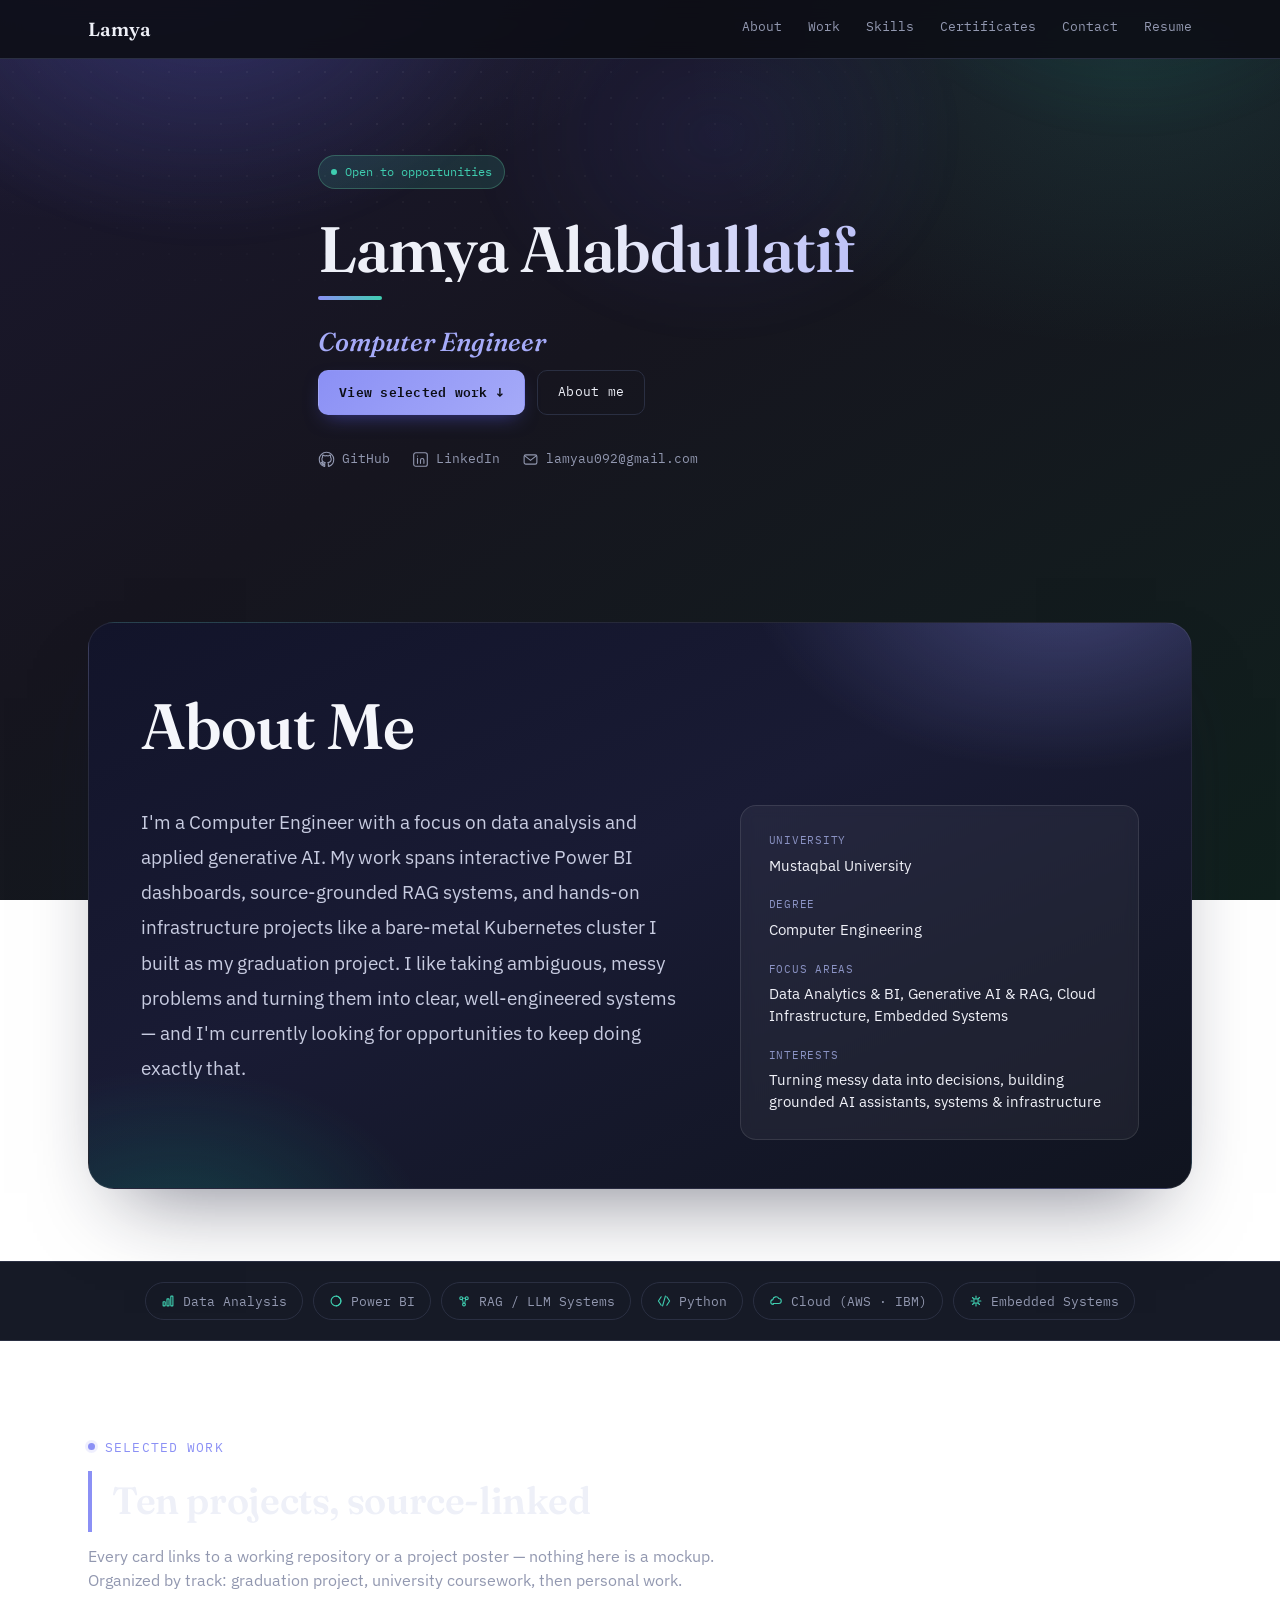
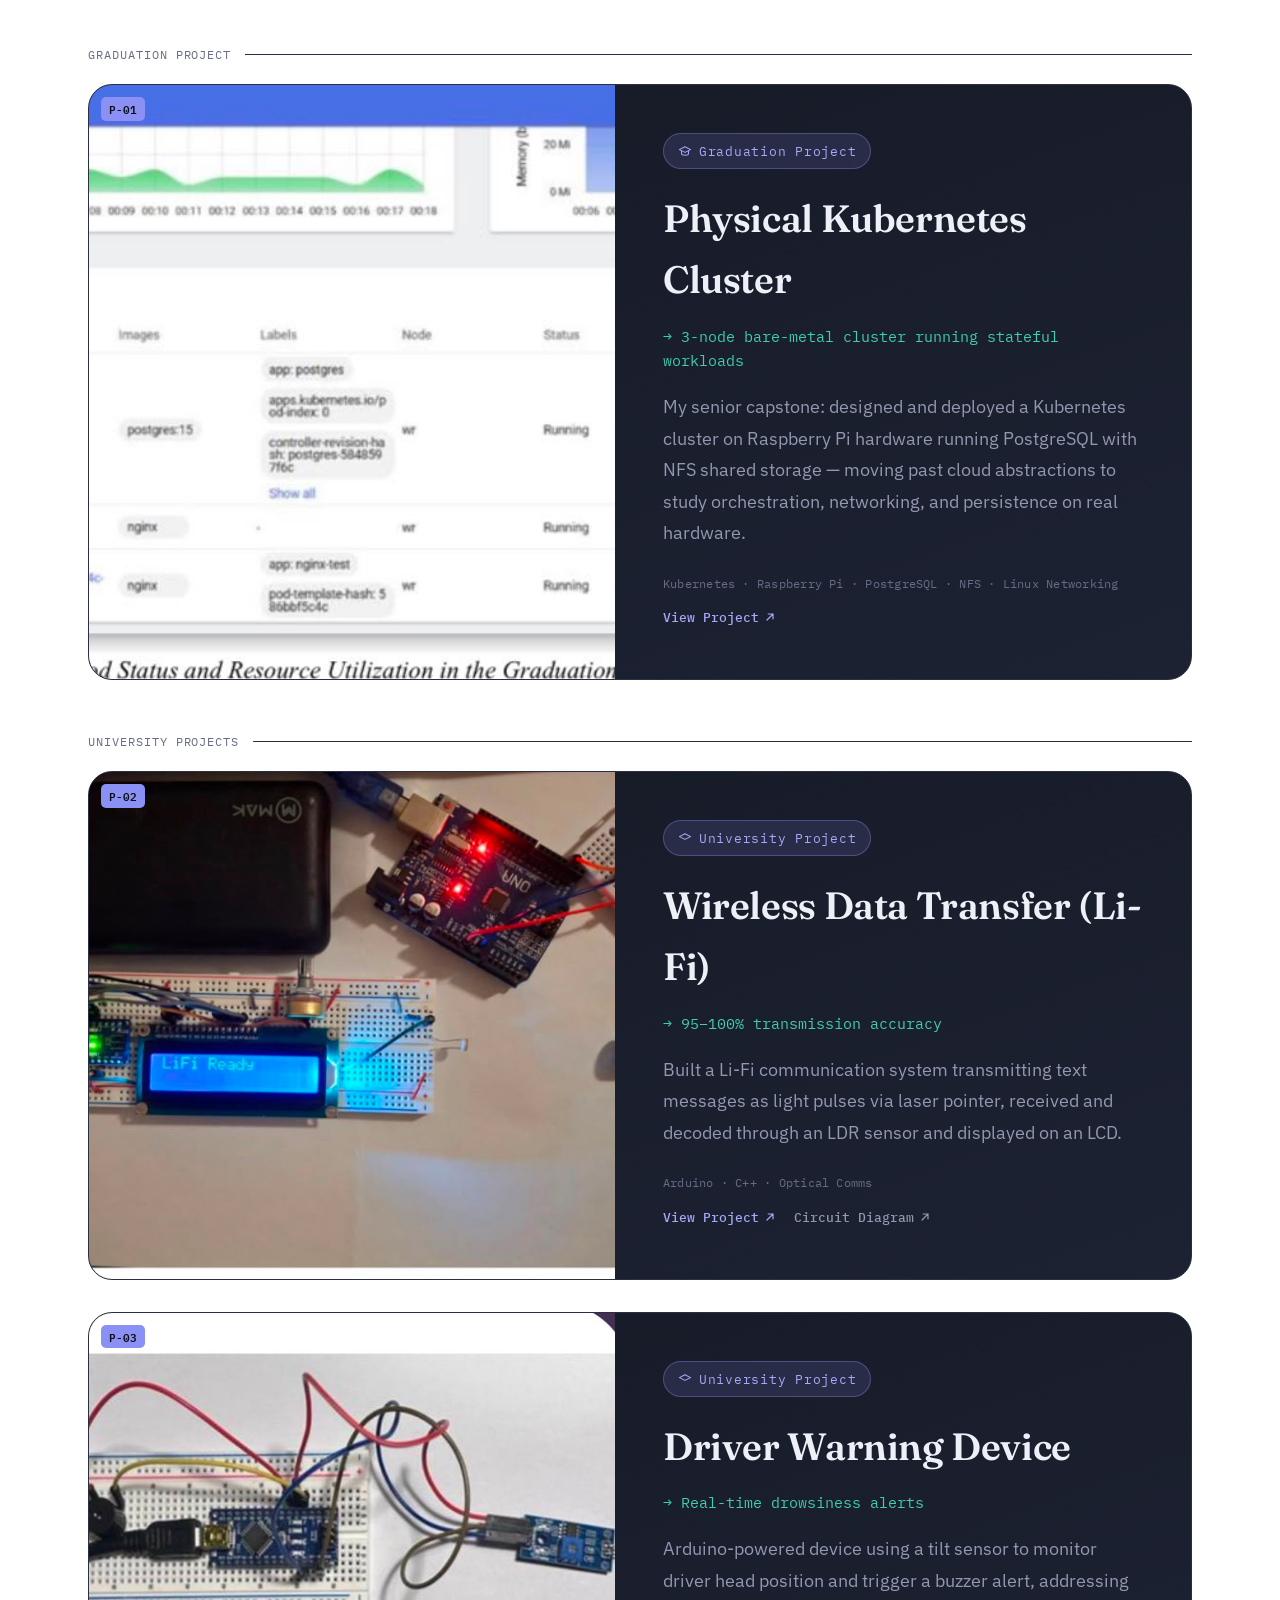
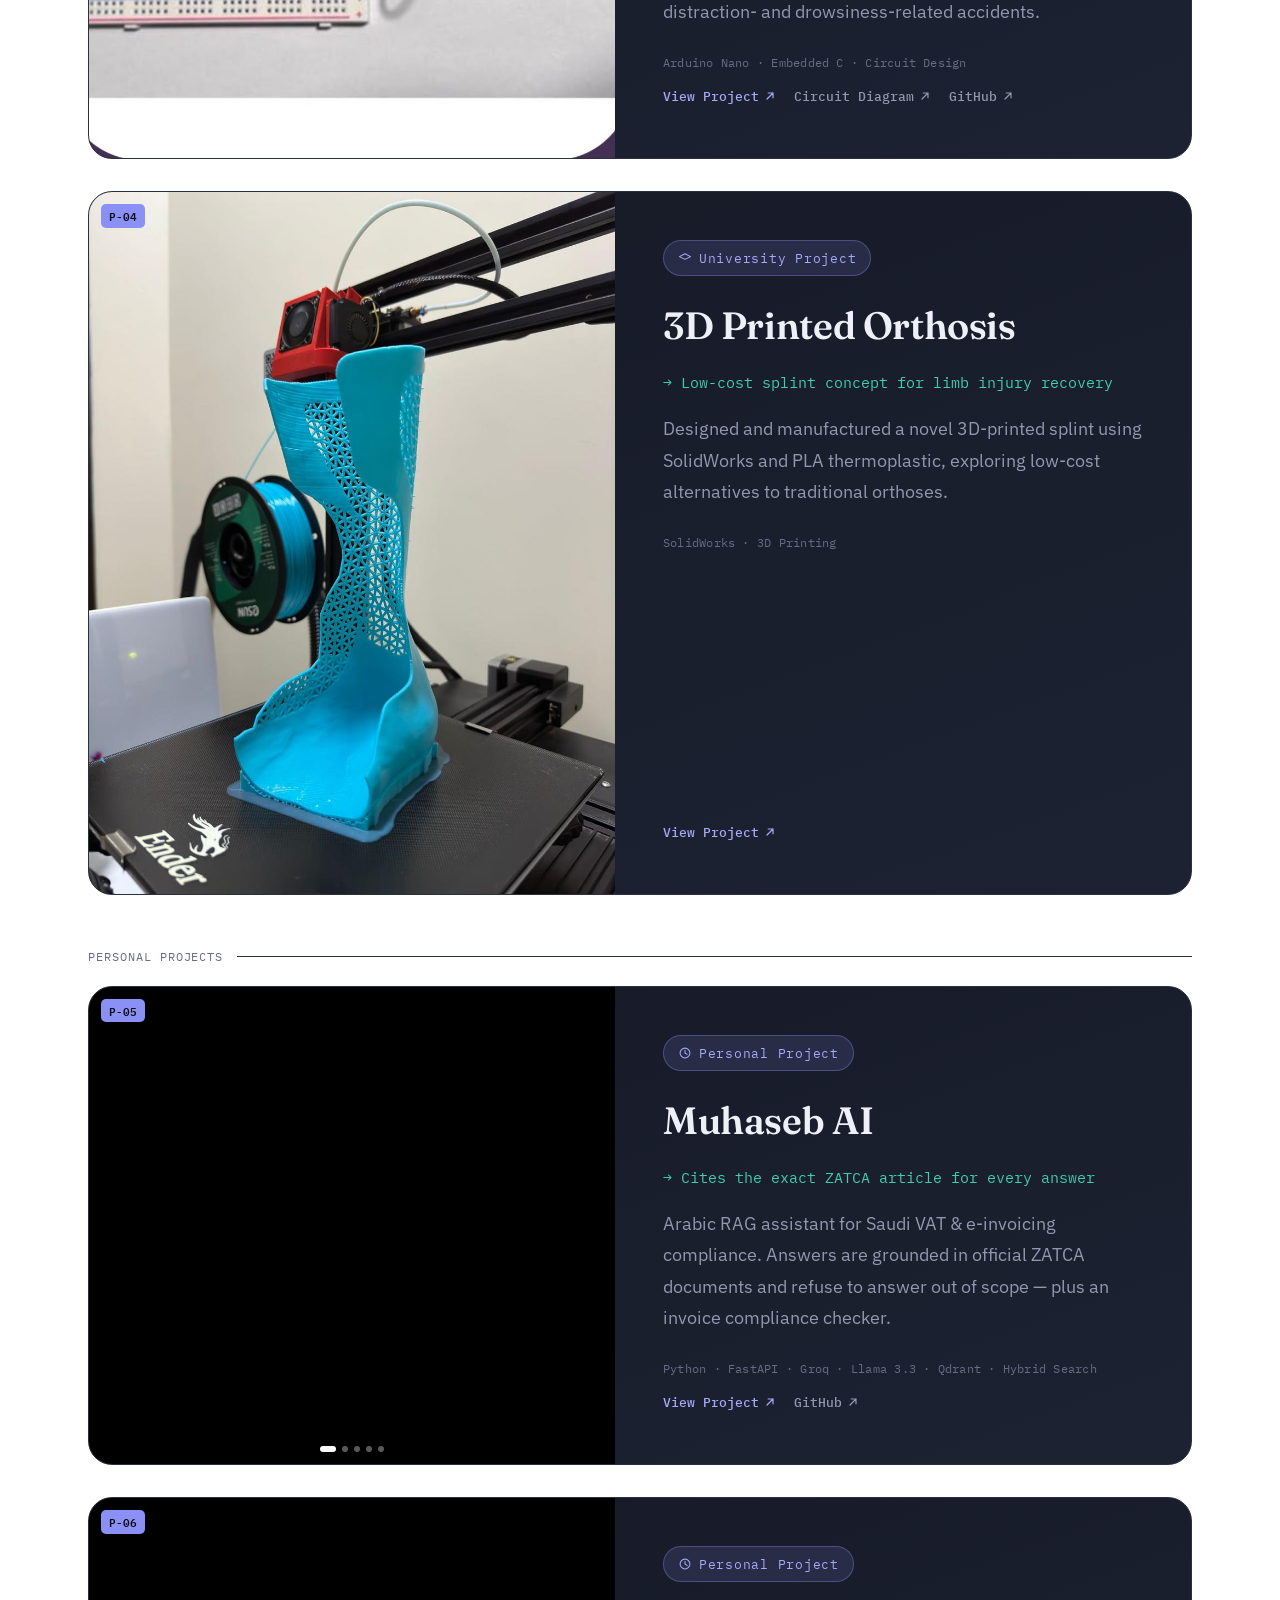
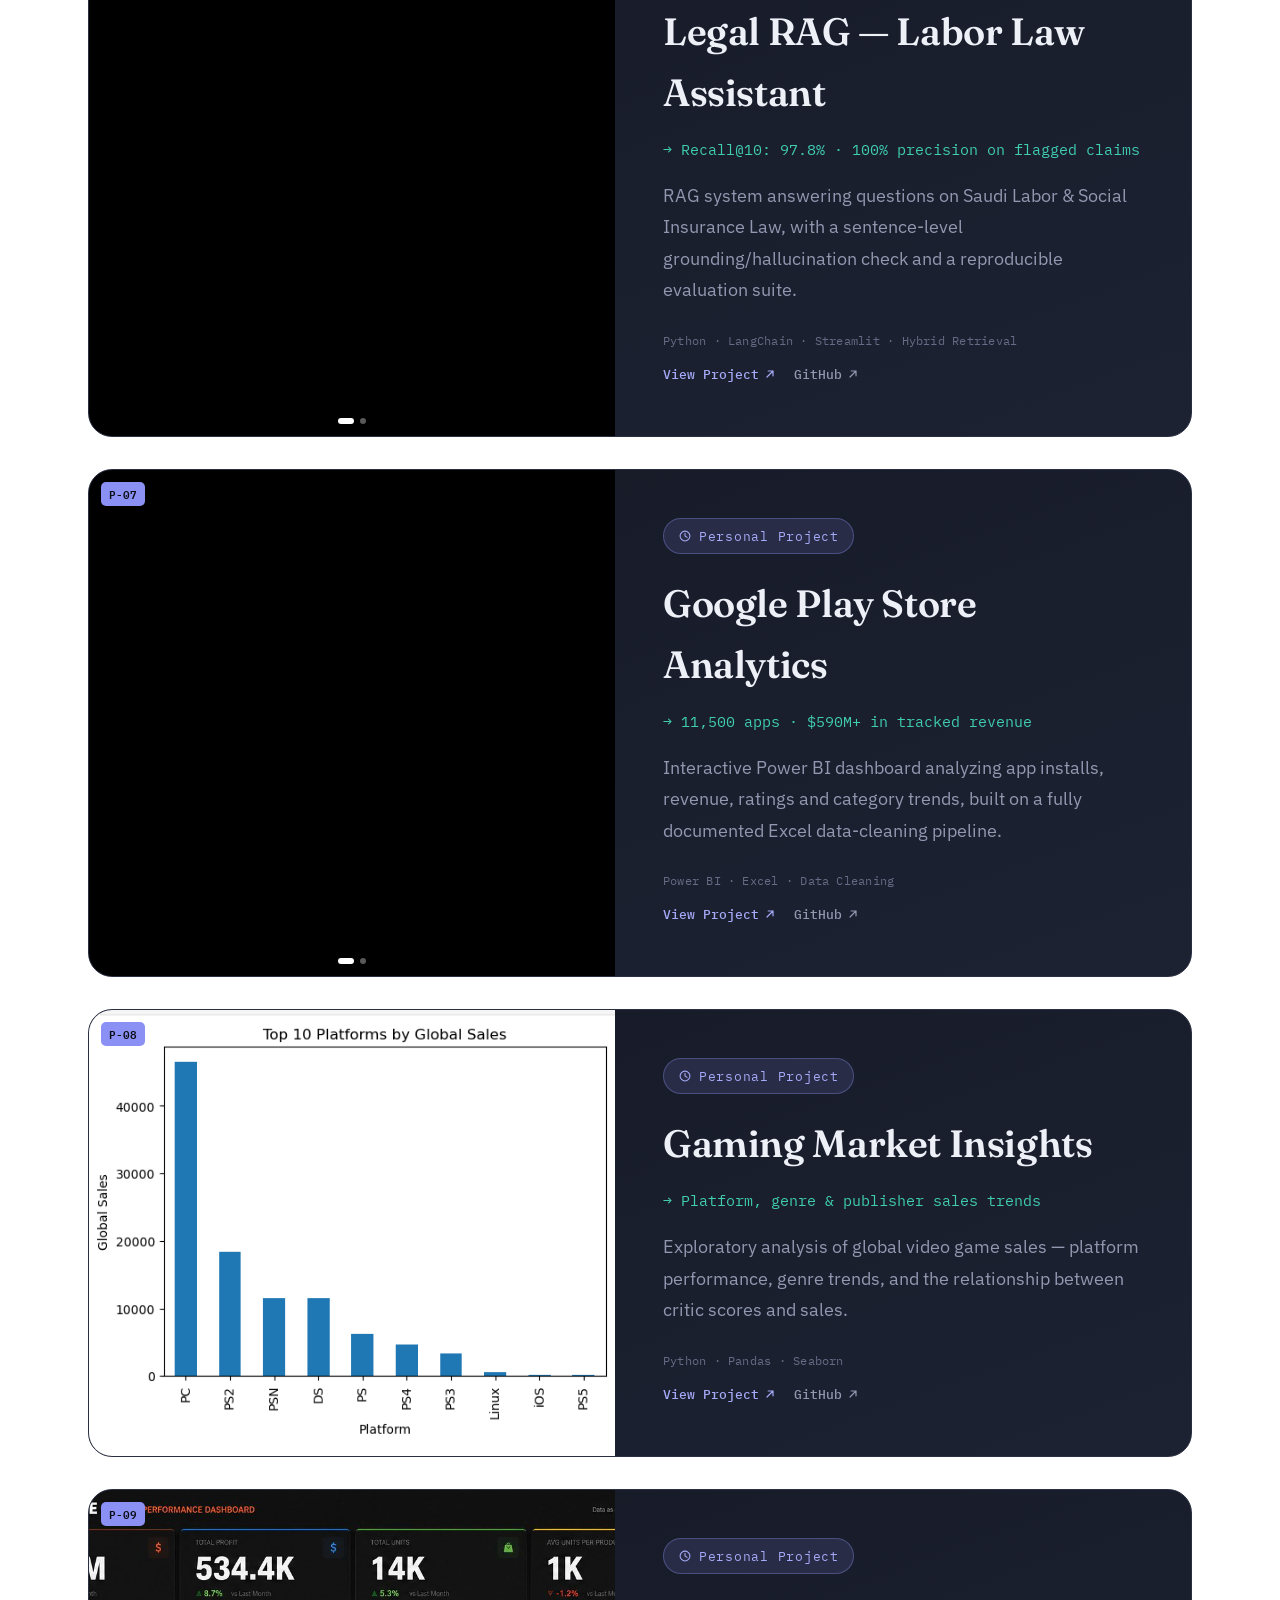
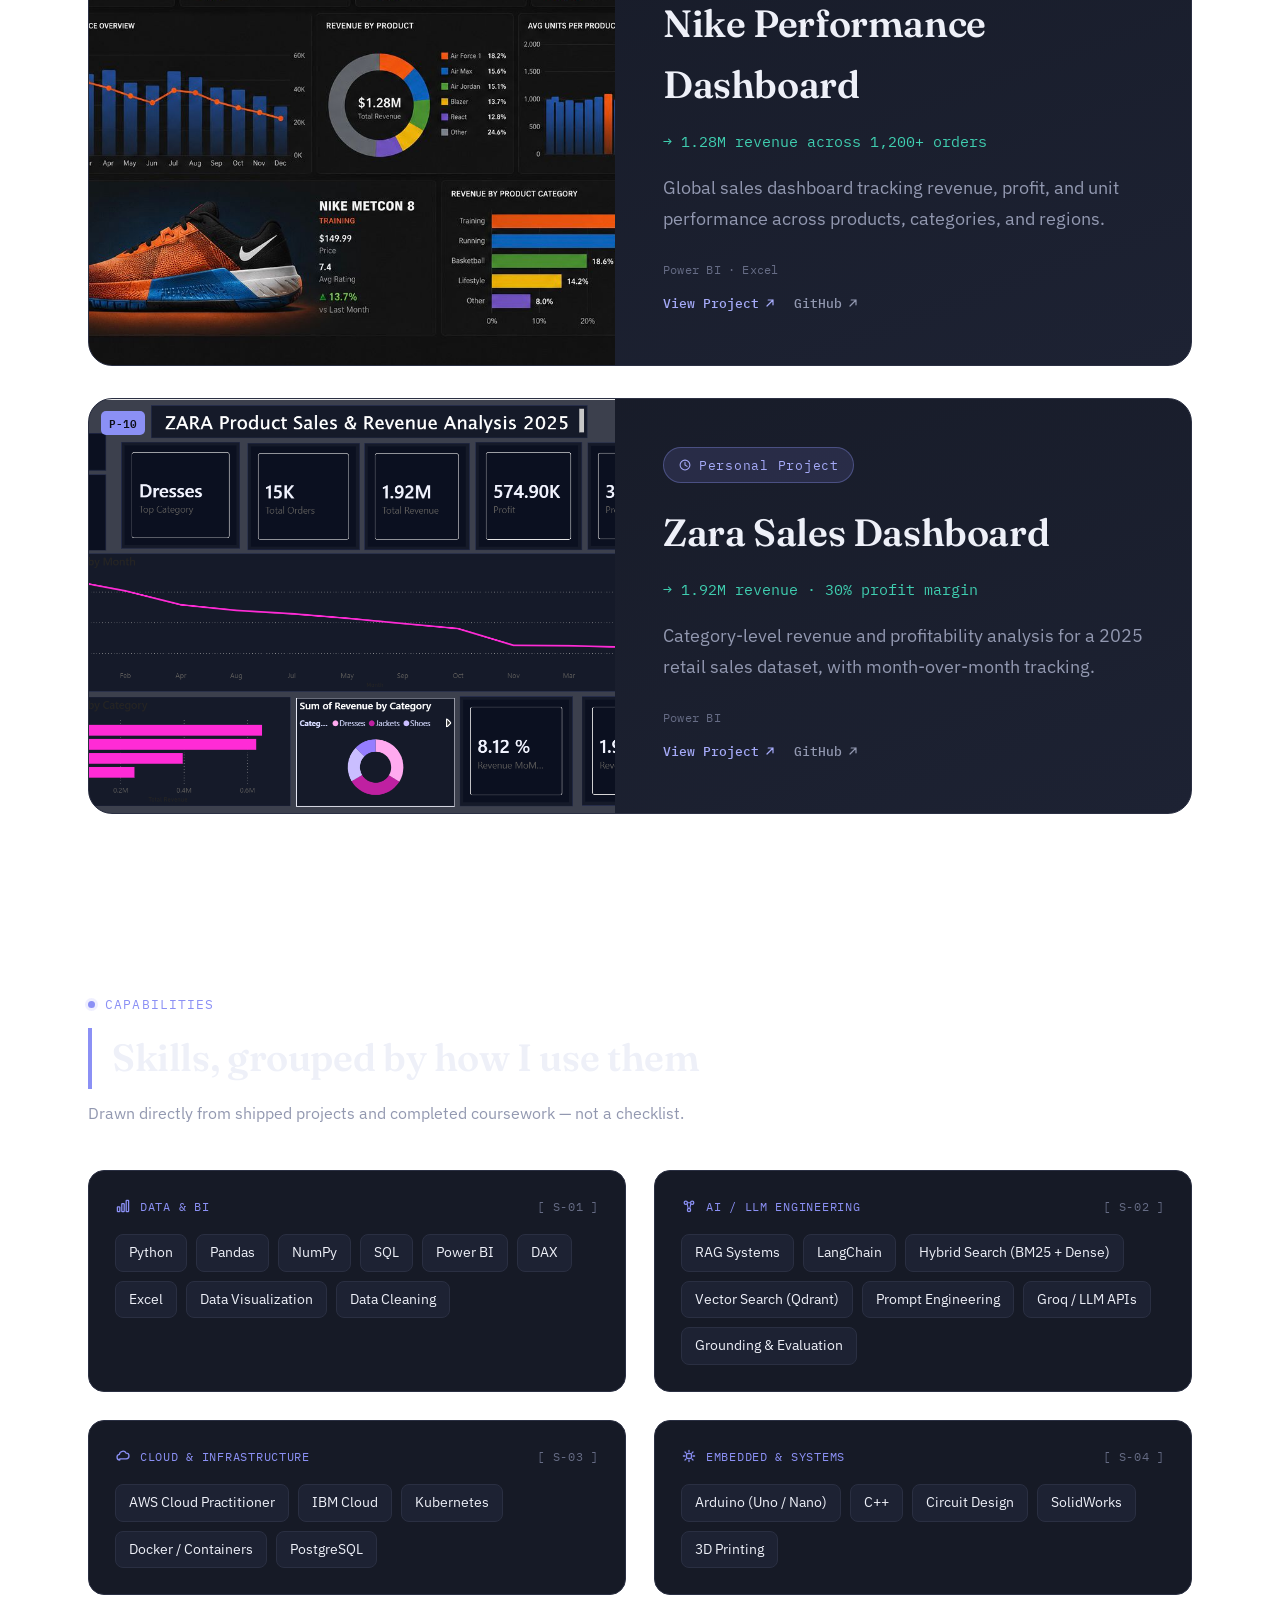
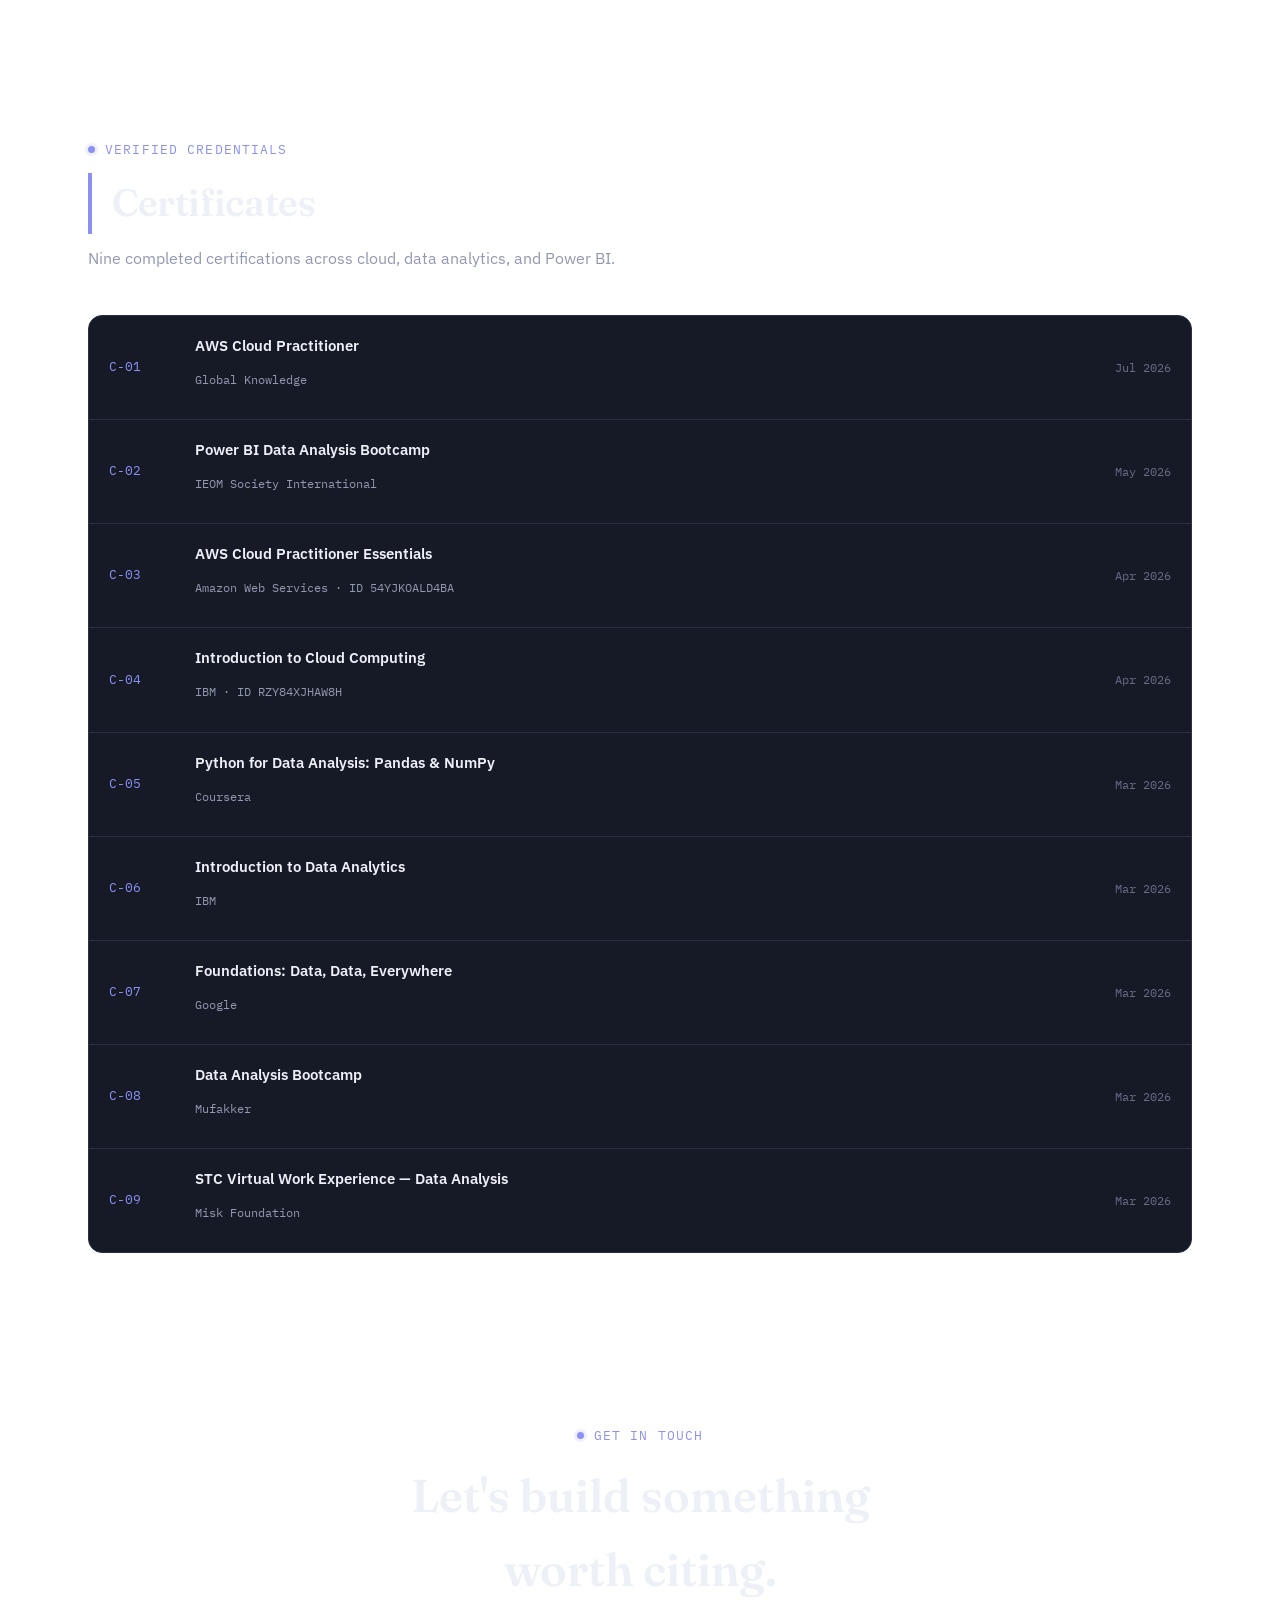
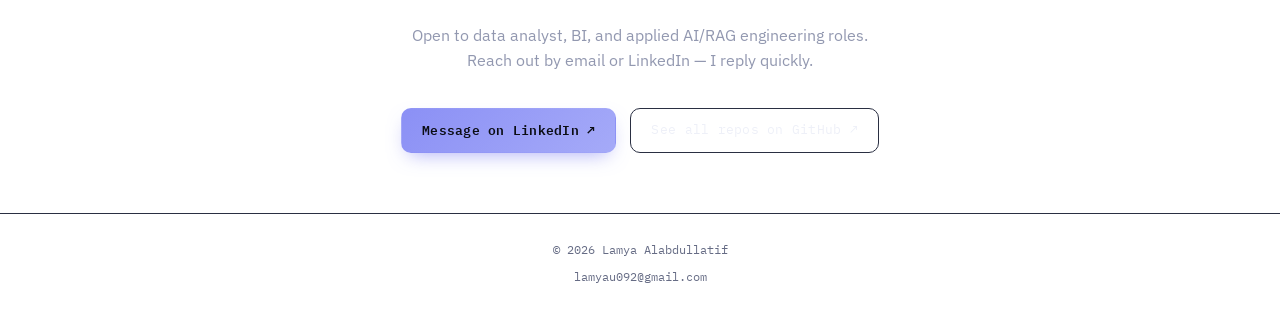
==== index.html @ 51056c1a "Remove 'Email me' button from Contact CTA row (email already available in footer and hero)" ====
<!DOCTYPE html>
<html lang="en">
<head>
<meta charset="UTF-8">
<meta name="viewport" content="width=device-width, initial-scale=1.0">
<title>Lamya Alabdullatif — Data & Applied AI Engineer</title>
<meta name="description" content="Portfolio of Lamya Alabdullatif — Computer Engineering graduate specializing in data analysis, Power BI, and applied RAG/LLM systems.">
<link rel="icon" href="assets/monogram.jpeg">
<link rel="preconnect" href="https://fonts.googleapis.com">
<link rel="preconnect" href="https://fonts.gstatic.com" crossorigin>
<link href="https://fonts.googleapis.com/css2?family=Fraunces:ital,opsz,wght@0,9..144,400;0,9..144,500;0,9..144,600;1,9..144,500&family=IBM+Plex+Mono:wght@400;500;600&family=IBM+Plex+Sans:wght@400;500;600&family=IBM+Plex+Sans+Arabic:wght@400;500;600;700&display=swap" rel="stylesheet">
<style>
  :root{
    --bg:#0b0d14;
    --bg-2:#10131c;
    --surface:#161a26;
    --surface-2:#1d2233;
    --line:#2a2f42;
    --line-soft:#232838;
    --text:#eef0f8;
    --muted:#9298b0;
    --muted-2:#666c85;
    --accent:#8b90f5;
    --accent-strong:#a5aaf8;
    --accent-soft:rgba(139,144,245,.14);
    --accent-text:#0b0d14;
    --teal:#3fceb0;
    --teal-soft:rgba(63,206,176,.14);
    --serif:'Fraunces', 'Iowan Old Style', Georgia, serif;
    --mono:'IBM Plex Mono', 'SFMono-Regular', Menlo, monospace;
    --sans:'IBM Plex Sans', -apple-system, 'Segoe UI', sans-serif;
    --arabic:'IBM Plex Sans Arabic', 'Segoe UI', Tahoma, sans-serif;
    --maxw:1160px;
    --ease:cubic-bezier(.22,.85,.32,1);
  }
  *{box-sizing:border-box;}
  html{scroll-behavior:smooth;}
  body{
    margin:0;
    background:
      radial-gradient(ellipse 900px 500px at 12% -8%, rgba(139,144,245,.16), transparent 60%),
      radial-gradient(ellipse 800px 500px at 88% 8%, rgba(63,206,176,.12), transparent 55%),
      linear-gradient(150deg, #1b1830 0%, #16151f 42%, #10201d 100%);
    background-attachment:fixed;
    color:var(--text);
    font-family:var(--sans);
    line-height:1.6;
    -webkit-font-smoothing:antialiased;
  }
  img{max-width:100%;display:block;}
  a{color:inherit;}
  .wrap{max-width:var(--maxw);margin:0 auto;padding:0 28px;}
  @media (max-width:640px){ .wrap{padding:0 20px;} }

  /* ---------- eyebrow / tag chrome ---------- */
  .eyebrow{
    font-family:var(--mono);
    font-size:12.5px;
    letter-spacing:.09em;
    text-transform:uppercase;
    color:var(--accent);
    display:flex;
    align-items:center;
    gap:10px;
    margin-bottom:14px;
  }
  .eyebrow::before{
    content:"";
    width:7px;height:7px;border-radius:50%;
    background:var(--accent);
    box-shadow:0 0 0 3px var(--accent-soft);
    flex:none;
  }
  .tag{
    font-family:var(--mono);
    font-size:11.5px;
    color:var(--muted);
    letter-spacing:.03em;
  }

  /* ---------- nav ---------- */
  header.nav{
    position:sticky;top:0;z-index:50;
    background:rgba(11,13,20,.82);
    backdrop-filter:blur(10px);
    border-bottom:1px solid var(--line);
  }
  .nav-inner{
    max-width:var(--maxw);margin:0 auto;padding:14px 28px;
    display:flex;align-items:center;justify-content:space-between;
  }
  .nav-mark{
    display:flex;align-items:center;gap:10px;
    font-family:var(--serif);font-size:19px;font-weight:600;
    text-decoration:none;
  }
  .nav-mark img{width:30px;height:30px;border-radius:7px;object-fit:cover;}
  .nav-mark-svg{width:30px;height:30px;flex-shrink:0;}
  .nav-links{display:flex;gap:26px;font-family:var(--mono);font-size:13px;}
  .nav-links a{position:relative;text-decoration:none;color:var(--muted);transition:color .15s;padding-bottom:3px;}
  .nav-links a::after{
    content:"";position:absolute;left:0;right:100%;bottom:0;height:1px;
    background:var(--accent);transition:right .25s var(--ease);
  }
  .nav-links a:hover{color:var(--accent);}
  .nav-links a:hover::after{right:0;}
  @media (max-width:640px){ .nav-links{display:none;} }

  /* ---------- hero ---------- */
  .hero{
    padding:96px 0 80px;
    position:relative;
    overflow:hidden;
  }
  .hero::before{
    content:"";
    position:absolute; inset:-30% -10% auto -10%; height:640px;
    background:radial-gradient(ellipse 520px 420px at 22% 10%, rgba(91,95,238,.20), transparent 65%),
               radial-gradient(ellipse 460px 380px at 82% 0%, rgba(15,158,131,.16), transparent 60%),
               radial-gradient(ellipse 380px 320px at 55% 35%, rgba(91,95,238,.10), transparent 65%);
    filter:blur(2px);
    pointer-events:none;
  }
  .hero::after{
    content:"";
    position:absolute; inset:0;
    background-image:radial-gradient(circle, rgba(255,255,255,.06) 1px, transparent 1px);
    background-size:26px 26px;
    -webkit-mask-image:radial-gradient(ellipse 70% 60% at 30% 10%, black 0%, transparent 75%);
    mask-image:radial-gradient(ellipse 70% 60% at 30% 10%, black 0%, transparent 75%);
    pointer-events:none;
  }
  .hero-grid{
    position:relative;
    max-width:700px;
  }

  .status-chip{
    display:inline-flex;align-items:center;gap:8px;
    font-family:var(--mono);font-size:12px;color:var(--teal);
    background:var(--teal-soft);
    border:1px solid rgba(89,184,146,.35);
    padding:6px 12px;border-radius:100px;
    margin-bottom:26px;
  }
  .status-chip .dot{width:6px;height:6px;border-radius:50%;background:var(--teal);
    box-shadow:0 0 0 0 rgba(89,184,146,.6); animation:pulse 2.2s infinite;}
  @keyframes pulse{
    0%{box-shadow:0 0 0 0 rgba(89,184,146,.5);}
    70%{box-shadow:0 0 0 7px rgba(89,184,146,0);}
    100%{box-shadow:0 0 0 0 rgba(89,184,146,0);}
  }

  h1.hero-name{
    font-family:var(--serif);
    font-weight:600;
    font-size:clamp(38px, 5.6vw, 64px);
    line-height:1.06;
    margin:0 0 4px;
    letter-spacing:-.015em;
    background:linear-gradient(100deg, var(--text) 40%, var(--accent-strong) 105%);
    -webkit-background-clip:text; background-clip:text; color:transparent;
  }
  .hero-underline{
    width:64px;height:4px;border-radius:3px;margin:14px 0 22px;
    background:linear-gradient(90deg, var(--accent), var(--teal));
  }
  .hero-role{
    font-family:var(--mono);
    font-size:14px;
    color:var(--accent);
    letter-spacing:.05em;
    text-transform:uppercase;
    margin:0 0 22px;
  }
  .hero-role-en{
    font-family:var(--serif);
    font-size:clamp(20px, 2.4vw, 26px);
    font-weight:500;
    font-style:italic;
    text-transform:none;
    letter-spacing:0;
    color:var(--accent-strong);
    margin:0 0 6px;
  }
  .hero-social{display:flex;flex-wrap:wrap;gap:22px;margin:22px 0 0;}
  .hero-social a{
    display:inline-flex;align-items:center;gap:7px;
    font-family:var(--mono);font-size:13px;color:var(--muted);
    text-decoration:none;transition:color .18s var(--ease);
  }
  .hero-social a:hover{color:var(--accent-strong);}
  .hero-social svg{width:17px;height:17px;flex-shrink:0;}

  .hero-cta{display:flex;flex-wrap:wrap;gap:12px;margin-bottom:34px;}
  .btn{
    font-family:var(--mono);font-size:13px;letter-spacing:.02em;
    padding:11px 20px;border-radius:10px;
    text-decoration:none;
    display:inline-flex;align-items:center;gap:8px;
    border:1px solid var(--line);
    transition:transform .2s var(--ease), border-color .2s var(--ease), background .2s var(--ease), box-shadow .2s var(--ease);
  }
  .btn:hover{transform:translateY(-2px);box-shadow:0 10px 24px -12px rgba(0,0,0,.5);}
  .btn-primary{background:linear-gradient(135deg, var(--accent) 0%, var(--accent-strong) 100%);color:var(--accent-text);border-color:transparent;font-weight:600;box-shadow:0 8px 20px -8px rgba(91,95,238,.55);}
  .btn-primary:hover{background:linear-gradient(135deg, var(--accent-strong) 0%, var(--accent) 100%);box-shadow:0 14px 28px -10px rgba(91,95,238,.6);}
  .btn-ghost{color:var(--text);}
  .btn-ghost:hover{border-color:var(--accent);color:var(--accent);}

  /* ---------- capability strip ---------- */
  .strip{
    border-top:1px solid var(--line);
    border-bottom:1px solid var(--line);
    background:var(--surface);
    padding:20px 0;
    overflow:hidden;
  }
  .strip-track{
    display:flex;gap:10px;flex-wrap:wrap;
    font-family:var(--mono);font-size:12.5px;
    justify-content:center;
  }
  .strip-item{
    display:flex;align-items:center;gap:8px;
    padding:8px 15px;border:1px solid var(--line);border-radius:100px;
    color:var(--muted);
    transition:border-color .2s var(--ease), color .2s var(--ease), transform .2s var(--ease), background .2s var(--ease);
  }
  .strip-item:hover{border-color:var(--accent);color:var(--text);transform:translateY(-1px);background:var(--accent-soft);}
  .strip-item svg{width:14px;height:14px;color:var(--teal);flex:none;}

  /* ---------- sections ---------- */
  section{padding:96px 0;}
  section.tight{padding:72px 0;}
  .section-head{margin-bottom:44px;max-width:640px;}
  .section-title{
    font-family:var(--serif);
    font-size:clamp(28px,3.4vw,38px);
    font-weight:600;
    margin:0 0 12px;
    letter-spacing:-.01em;
    position:relative;
    padding-left:20px;
    border-left:4px solid var(--accent);
  }
  .section-sub{color:var(--muted);font-size:15.5px;margin:0;}

  /* ---------- about: dark luxurious spotlight card ---------- */
  .about-card{
    position:relative;
    overflow:hidden;
    background:
      radial-gradient(ellipse 520px 340px at 88% -10%, rgba(139,147,240,.35), transparent 60%),
      radial-gradient(ellipse 460px 320px at 8% 110%, rgba(15,158,131,.28), transparent 55%),
      linear-gradient(155deg, #12142a 0%, #191b34 45%, #10141f 100%);
    border:1px solid rgba(255,255,255,.08);
    border-radius:26px;
    padding:52px 52px 48px;
    box-shadow:0 40px 80px -36px rgba(20,22,45,.55);
  }
  @media (max-width:640px){ .about-card{padding:34px 26px 32px;} }
  .about-heading{
    font-family:var(--serif);
    font-weight:600;
    font-size:clamp(42px,6vw,64px);
    letter-spacing:-.015em;
    margin:0 0 28px;
    color:#f5f6fb;
    position:relative;
  }
  .about-grid{
    position:relative;
    display:grid;grid-template-columns:1.3fr .95fr;gap:52px;
    align-items:start;
  }
  @media (max-width:800px){ .about-grid{grid-template-columns:1fr;gap:30px;} }
  .about-bio{color:#c7cbe0;font-size:19px;line-height:1.85;margin:0;text-align:left;}
  .about-facts{
    background:rgba(255,255,255,.05);border:1px solid rgba(255,255,255,.10);border-radius:16px;
    padding:26px 28px;display:flex;flex-direction:column;gap:20px;
    backdrop-filter:blur(6px);
  }
  .about-fact{display:flex;flex-direction:column;gap:5px;}
  .about-fact .fact-label{
    font-family:var(--mono);font-size:11px;color:#8b93c4;
    text-transform:uppercase;letter-spacing:.07em;
  }
  .about-fact .fact-value{font-size:14.5px;color:#f0f1f8;line-height:1.5;}

  .subgroup-label{
    font-family:var(--mono);font-size:12px;color:var(--muted-2);
    text-transform:uppercase;letter-spacing:.08em;
    margin:52px 0 20px;
    display:flex;align-items:center;gap:14px;
  }
  .subgroup-label::after{content:"";flex:1;height:1px;background:var(--line);}
  .subgroup-label:first-of-type{margin-top:0;}

  /* graduation project — image gallery beside text, both sides spacious */
  .feature-project{
    display:grid;grid-template-columns:1.05fr 1.15fr;
    background:linear-gradient(160deg, var(--surface) 0%, var(--surface-2) 100%);
    border:1px solid var(--line);
    border-radius:24px;
    overflow:hidden;
    margin-bottom:32px;
    transition:border-color .3s var(--ease), box-shadow .3s var(--ease);
  }
  .feature-project:hover{border-color:#3b4159;box-shadow:0 34px 70px -28px rgba(0,0,0,.65);}
  .feature-gallery{display:flex;flex-direction:column;gap:2px;background:var(--line);}
  .feature-media{position:relative;overflow:hidden;cursor:zoom-in;flex:1;min-height:200px;}
  .feature-media img{width:100%;height:100%;object-fit:cover;display:block;transition:transform .6s var(--ease);}
  .feature-media:hover img{transform:scale(1.025);}
  @media (max-width:860px){
    .feature-project{grid-template-columns:1fr;}
  }
  .feature-body{padding:48px 48px 52px;display:flex;flex-direction:column;justify-content:center;}
  @media (max-width:640px){ .feature-body{padding:32px 26px 36px;} }
  .feature-badge{
    display:inline-flex;align-items:center;gap:7px;width:fit-content;
    font-family:var(--mono);font-size:12.5px;letter-spacing:.06em;color:var(--accent-strong);
    background:var(--accent-soft);border:1px solid rgba(139,147,240,.35);
    padding:7px 14px;border-radius:999px;margin-bottom:20px;
  }
  .feature-badge svg{width:14px;height:14px;}
  .feature-title{font-family:var(--serif);font-weight:600;font-size:clamp(28px,3.2vw,38px);margin:0 0 14px;letter-spacing:-.01em;}
  .feature-stat{font-family:var(--mono);font-size:15px;color:var(--teal);margin:0 0 18px;}
  .feature-desc{color:var(--muted);font-size:18px;line-height:1.75;margin:0 0 26px;max-width:70ch;}

  /* project grid — image-forward editorial style */
  .grid{display:grid;grid-template-columns:repeat(2,1fr);gap:44px 32px;}
  @media (max-width:760px){ .grid{grid-template-columns:1fr;gap:38px;} }

  .card{
    background:transparent;
    border:none;
    display:flex;flex-direction:column;
    transition:transform .3s var(--ease);
  }
  .card:hover{transform:translateY(-5px);}
  .card-media{
    position:relative;aspect-ratio:4/3;overflow:hidden;background:#161a26;
    border-radius:14px;
    cursor:zoom-in;
    box-shadow:0 1px 3px rgba(30,34,54,.06);
    transition:box-shadow .3s var(--ease);
  }
  .card:hover .card-media{box-shadow:0 24px 46px -20px rgba(91,95,238,.35);}
  .card-media img{width:100%;height:100%;object-fit:cover;object-position:top;transition:transform .5s var(--ease);}
  .card:hover .card-media img{transform:scale(1.045);}

  /* media carousel: video first, then auto-cycling screenshots */
  .media-carousel{background:#000;}
  .carousel-slide{
    position:absolute;inset:0;width:100%;height:100%;
    object-fit:cover;object-position:top;
    opacity:0;transition:opacity .5s var(--ease);
    pointer-events:none;
  }
  .carousel-slide.is-active{opacity:1;}
  .carousel-dots{
    position:absolute;bottom:12px;left:50%;transform:translateX(-50%);
    display:flex;gap:6px;z-index:2;
  }
  .dot-ind{width:6px;height:6px;border-radius:50%;background:rgba(255,255,255,.35);transition:background .25s var(--ease), width .25s var(--ease);}
  .dot-ind.is-active{background:#fff;width:16px;border-radius:3px;}
  .card-tag{
    position:absolute;top:12px;left:12px;
    font-family:var(--mono);font-size:11px;color:var(--accent-text);
    background:var(--accent);
    padding:3px 8px;border-radius:5px;font-weight:600;
  }
  .card-body{padding:18px 2px 0;display:flex;flex-direction:column;flex:1;}
  .card-title{font-family:var(--serif);font-weight:600;font-size:21px;margin:0 0 7px;}
  .card-stat{
    font-family:var(--mono);font-size:12.5px;color:var(--teal);
    margin:0 0 10px;
  }
  .card-desc{color:var(--muted);font-size:14px;margin:0 0 12px;flex:1;line-height:1.55;}
  .card-tech{
    font-family:var(--mono);font-size:11.5px;color:var(--muted-2);
    letter-spacing:.02em;
    margin:0 0 14px;
  }
  .card-actions{
    display:flex;gap:18px;flex-wrap:wrap;
    margin-top:auto;
  }
  .card-action{
    font-family:var(--mono);font-size:12.5px;font-weight:500;
    text-decoration:none;display:inline-flex;align-items:center;gap:5px;
    padding:0;border:none;background:none;
    color:var(--muted);
    transition:color .18s var(--ease), gap .18s var(--ease);
  }
  .card-action.primary{color:var(--accent-strong);}
  .card-action:hover{color:var(--accent-strong);gap:8px;}
  .card-action svg{width:12px;height:12px;transition:transform .15s var(--ease);}
  .card-action:hover svg{transform:translate(2px,-2px);}

  /* ---------- skills ---------- */
  .skills-grid{display:grid;grid-template-columns:repeat(2,1fr);gap:28px;}
  @media (max-width:720px){ .skills-grid{grid-template-columns:1fr;} }
  .skill-group{
    background:var(--surface);border:1px solid var(--line);border-radius:16px;padding:26px;
    transition:border-color .25s var(--ease), transform .25s var(--ease);
  }
  .skill-group:hover{border-color:#3b4159;transform:translateY(-2px);}
  .skill-group-title{
    font-family:var(--mono);font-size:12px;color:var(--accent);
    text-transform:uppercase;letter-spacing:.06em;margin:0 0 18px;
    display:flex;align-items:center;gap:9px;
  }
  .skill-group-title svg{width:16px;height:16px;flex:none;}
  .skill-group-title .n{color:var(--muted-2);margin-left:auto;}
  .skill-tags{display:flex;flex-wrap:wrap;gap:9px;}
  .skill-tag{
    font-size:13.5px;color:var(--text);
    background:var(--surface-2);
    border:1px solid var(--line);
    padding:7px 13px;border-radius:8px;
    transition:border-color .18s var(--ease), background .18s var(--ease), transform .18s var(--ease);
  }
  .skill-tag:hover{border-color:var(--accent);background:var(--accent-soft);transform:translateY(-1px);}

  /* ---------- certificates ---------- */
  .cert-list{display:flex;flex-direction:column;border:1px solid var(--line);border-radius:14px;overflow:hidden;background:var(--surface);}
  .cert-row{
    display:grid;grid-template-columns:70px 1fr auto;gap:16px;align-items:center;
    padding:18px 20px;border-bottom:1px solid var(--line);
  }
  .cert-row:last-child{border-bottom:none;}
  .cert-row:hover{background:var(--surface-2);}
  .cert-id{font-family:var(--mono);color:var(--accent);font-size:13px;}
  .cert-name{font-weight:600;font-size:15px;margin:0 0 3px;}
  .cert-issuer{font-family:var(--mono);font-size:12px;color:var(--muted);}
  .cert-date{font-family:var(--mono);font-size:12px;color:var(--muted-2);text-align:right;white-space:nowrap;}
  @media (max-width:640px){
    .cert-row{grid-template-columns:44px 1fr;}
    .cert-date{grid-column:2;text-align:left;margin-top:2px;}
  }

  /* ---------- contact / footer ---------- */
  .contact{
    text-align:center;
    padding:100px 0 60px;
    position:relative;
  }
  .contact-title{
    font-family:var(--serif);font-weight:600;
    font-size:clamp(30px,4.2vw,46px);
    margin:0 0 16px;
  }
  .contact-sub{color:var(--muted);max-width:46ch;margin:0 auto 34px;}
  .contact-links{display:flex;gap:14px;justify-content:center;flex-wrap:wrap;}

  footer{
    border-top:1px solid var(--line);
    padding:26px 0;
    font-family:var(--mono);font-size:12px;color:var(--muted-2);
    display:flex;justify-content:space-between;flex-wrap:wrap;gap:10px;
  }

  /* lightbox */
  .lightbox{
    position:fixed;inset:0;background:rgba(8,10,13,.92);
    display:none;align-items:center;justify-content:center;
    z-index:100;padding:30px;cursor:zoom-out;
  }
  .lightbox.open{display:flex;}
  .lightbox img{max-height:92vh;max-width:92vw;border-radius:10px;box-shadow:0 30px 80px rgba(0,0,0,.6);}

  /* reveal */
  .reveal{opacity:0;transform:translateY(18px);transition:opacity .7s var(--ease), transform .7s var(--ease);}
  .reveal.in{opacity:1;transform:none;}
  .grid .card:nth-child(2){transition-delay:.06s;}
  .grid .card:nth-child(3){transition-delay:.12s;}
  .grid .card:nth-child(2n){transition-delay:.05s;}
  .skills-grid .skill-group:nth-child(2){transition-delay:.06s;}
  .skills-grid .skill-group:nth-child(3){transition-delay:.12s;}
  .skills-grid .skill-group:nth-child(4){transition-delay:.18s;}

  /* hero load-in */
  @keyframes rise{from{opacity:0;transform:translateY(14px);}to{opacity:1;transform:none;}}
  .status-chip{animation:rise .7s var(--ease) both;}
  h1.hero-name{animation:rise .7s var(--ease) .06s both;}
  .hero-role{animation:rise .7s var(--ease) .11s both;}
  .hero-bio{animation:rise .7s var(--ease) .16s both;}
  .hero-cta{animation:rise .7s var(--ease) .21s both;}
  .hero-meta{animation:rise .7s var(--ease) .26s both;}

  @media (prefers-reduced-motion:reduce){
    .reveal{opacity:1;transform:none;transition:none;}
    html{scroll-behavior:auto;}
    .status-chip .dot{animation:none;}
    .status-chip,h1.hero-name,.hero-role,.hero-bio,.hero-cta,.hero-meta,.hero-visual{animation:none;opacity:1;transform:none;}
  }
</style>
</head>
<body>

<header class="nav">
  <div class="nav-inner">
    <a href="#top" class="nav-mark">
      Lamya
    </a>
    <nav class="nav-links">
      <a href="#about">About</a>
      <a href="#work">Work</a>
      <a href="#skills">Skills</a>
      <a href="#certs">Certificates</a>
      <a href="#contact">Contact</a>
      <a href="resume.html">Resume</a>
    </nav>
  </div>
</header>

<main id="top">

  <!-- ================= HERO ================= -->
  <section class="hero">
    <div class="wrap hero-grid">
      <div>
        <div class="status-chip"><span class="dot"></span>Open to opportunities</div>
        <h1 class="hero-name">Lamya Alabdullatif</h1>
        <div class="hero-underline"></div>
        <p class="hero-role hero-role-en">Computer Engineer</p>
        <div class="hero-cta">
          <a class="btn btn-primary" href="#work">View selected work ↓</a>
          <a class="btn btn-ghost" href="#about">About me</a>
        </div>
        <div class="hero-social">
          <a href="https://github.com/Lamya-Alabdullatif" target="_blank" rel="noopener" aria-label="GitHub">
            <svg viewBox="0 0 20 20" fill="none"><path d="M10 1.5A8.5 8.5 0 001.5 10c0 3.78 2.45 6.98 5.85 8.11.43.08.59-.19.59-.42v-1.63c-2.38.52-2.88-1.02-2.88-1.02-.39-.99-.95-1.25-.95-1.25-.78-.53.06-.52.06-.52.86.06 1.31.88 1.31.88.76 1.31 2 .93 2.49.71.08-.55.3-.93.54-1.15-1.9-.22-3.9-.95-3.9-4.23 0-.94.33-1.7.88-2.3-.09-.22-.38-1.1.08-2.28 0 0 .72-.23 2.36.88a8.1 8.1 0 014.3 0c1.64-1.11 2.36-.88 2.36-.88.46 1.18.17 2.06.08 2.28.55.6.88 1.36.88 2.3 0 3.29-2 4-3.91 4.22.31.27.58.8.58 1.6v2.38c0 .23.16.5.6.42A8.5 8.5 0 0018.5 10 8.5 8.5 0 0010 1.5z" stroke="currentColor" stroke-width="1.3" stroke-linejoin="round"/></svg>
            GitHub
          </a>
          <a href="https://www.linkedin.com/in/lamya-alabdullati" target="_blank" rel="noopener" aria-label="LinkedIn">
            <svg viewBox="0 0 20 20" fill="none"><rect x="2" y="2" width="16" height="16" rx="2.5" stroke="currentColor" stroke-width="1.3"/><path d="M6.5 8.5v6M6.5 6v.01M10 14.5v-3.7c0-1.2.8-2 2-2s2 .8 2 2v3.7" stroke="currentColor" stroke-width="1.3" stroke-linecap="round"/></svg>
            LinkedIn
          </a>
          <a href="mailto:lamyau092@gmail.com" aria-label="Email">
            <svg viewBox="0 0 20 20" fill="none"><rect x="2.5" y="4.5" width="15" height="11" rx="2" stroke="currentColor" stroke-width="1.3"/><path d="M3 5.5l7 5.5 7-5.5" stroke="currentColor" stroke-width="1.3" stroke-linecap="round" stroke-linejoin="round"/></svg>
            lamyau092@gmail.com
          </a>
        </div>
      </div>
    </div>
  </section>

  <!-- ================= ABOUT ================= -->
  <section id="about" class="tight">
    <div class="wrap">
      <div class="about-card reveal">
        <h2 class="about-heading">About Me</h2>
        <div class="about-grid">
          <p class="about-bio">I'm a Computer Engineer with a focus on data analysis and applied generative AI. My work spans interactive Power BI dashboards, source‑grounded RAG systems, and hands‑on infrastructure projects like a bare‑metal Kubernetes cluster I built as my graduation project. I like taking ambiguous, messy problems and turning them into clear, well‑engineered systems — and I'm currently looking for opportunities to keep doing exactly that.</p>
          <div class="about-facts">

          <div class="about-fact"><span class="fact-label">University</span><span class="fact-value">Mustaqbal University</span></div>
          <div class="about-fact"><span class="fact-label">Degree</span><span class="fact-value">Computer Engineering</span></div>
          <div class="about-fact"><span class="fact-label">Focus areas</span><span class="fact-value">Data Analytics &amp; BI, Generative AI &amp; RAG, Cloud Infrastructure, Embedded Systems</span></div>
          <div class="about-fact"><span class="fact-label">Interests</span><span class="fact-value">Turning messy data into decisions, building grounded AI assistants, systems &amp; infrastructure</span></div>
          </div>
        </div>
      </div>
    </div>
  </section>

  <!-- ================= CAPABILITY STRIP ================= -->
  <div class="strip">
    <div class="wrap strip-track">
      <span class="strip-item"><svg viewBox="0 0 20 20" fill="none"><rect x="3" y="11" width="3" height="6" rx=".5" stroke="currentColor" stroke-width="1.6"/><rect x="8.5" y="7" width="3" height="10" rx=".5" stroke="currentColor" stroke-width="1.6"/><rect x="14" y="3" width="3" height="14" rx=".5" stroke="currentColor" stroke-width="1.6"/></svg>Data Analysis</span>
      <span class="strip-item"><svg viewBox="0 0 20 20" fill="none"><circle cx="10" cy="10" r="7" stroke="currentColor" stroke-width="1.6"/><path d="M10 3a7 7 0 010 14" stroke="currentColor" stroke-width="1.6"/></svg>Power BI</span>
      <span class="strip-item"><svg viewBox="0 0 20 20" fill="none"><circle cx="6" cy="6" r="2" stroke="currentColor" stroke-width="1.6"/><circle cx="14" cy="6" r="2" stroke="currentColor" stroke-width="1.6"/><circle cx="10" cy="15" r="2" stroke="currentColor" stroke-width="1.6"/><path d="M7.7 7.2L9 13.3M12.3 7.2L11 13.3M8 6h4" stroke="currentColor" stroke-width="1.4"/></svg>RAG / LLM Systems</span>
      <span class="strip-item"><svg viewBox="0 0 20 20" fill="none"><path d="M6 4l-4 6 4 6M14 4l4 6-4 6M12 3l-4 14" stroke="currentColor" stroke-width="1.6" stroke-linecap="round" stroke-linejoin="round"/></svg>Python</span>
      <span class="strip-item"><svg viewBox="0 0 20 20" fill="none"><path d="M6 15a3.5 3.5 0 01-.5-6.96A4.5 4.5 0 0114 6.5a3.5 3.5 0 010 7H6z" stroke="currentColor" stroke-width="1.6" stroke-linejoin="round"/></svg>Cloud (AWS · IBM)</span>
      <span class="strip-item"><svg viewBox="0 0 20 20" fill="none"><rect x="7" y="7" width="6" height="6" rx="1" stroke="currentColor" stroke-width="1.6"/><path d="M10 3v2M10 15v2M3 10h2M15 10h2M5 5l1.4 1.4M15 5l-1.4 1.4M5 15l1.4-1.4M15 15l-1.4-1.4" stroke="currentColor" stroke-width="1.6" stroke-linecap="round"/></svg>Embedded Systems</span>
    </div>
  </div>

  <!-- ================= WORK ================= -->
  <section id="work">
    <div class="wrap">
      <div class="section-head reveal">
        <div class="eyebrow">Selected work</div>
        <h2 class="section-title">Ten projects, source-linked</h2>
        <p class="section-sub">Every card links to a working repository or a project poster — nothing here is a mockup. Organized by track: graduation project, university coursework, then personal work.</p>
      </div>

      <!-- Graduation project — featured showcase -->
      <div class="subgroup-label reveal">Graduation Project</div>
      <div class="feature-project reveal">
        <div class="feature-gallery">
          <div class="feature-media js-lightbox" data-full="assets/projects/k8s-pods-dashboard.jpeg">
            <span class="card-tag">P-01</span>
            <img src="assets/projects/k8s-pods-dashboard.jpeg" alt="Kubernetes dashboard — pod status and resource utilization in the graduation namespace">
          </div>
        </div>
        <div class="feature-body">
          <span class="feature-badge"><svg viewBox="0 0 20 20" fill="none"><path d="M2 8l8-4 8 4-8 4-8-4z" stroke="currentColor" stroke-width="1.5" stroke-linejoin="round"/><path d="M5 10v4c0 1 2.2 2 5 2s5-1 5-2v-4" stroke="currentColor" stroke-width="1.5" stroke-linejoin="round"/></svg>Graduation Project</span>
          <h3 class="feature-title">Physical Kubernetes Cluster</h3>
          <p class="feature-stat">→ 3-node bare-metal cluster running stateful workloads</p>
          <p class="feature-desc">My senior capstone: designed and deployed a Kubernetes cluster on Raspberry Pi hardware running PostgreSQL with NFS shared storage — moving past cloud abstractions to study orchestration, networking, and persistence on real hardware.</p>
          <p class="card-tech">Kubernetes · Raspberry Pi · PostgreSQL · NFS · Linux Networking</p>
          <div class="card-actions" style="border-top:none;padding-top:0;">
            <a class="card-action primary js-lightbox" href="assets/projects/k8s-pods-dashboard.jpeg">View Project <svg viewBox="0 0 20 20" fill="none"><path d="M5 15L15 5M15 5H7M15 5V13" stroke="currentColor" stroke-width="2" stroke-linecap="round" stroke-linejoin="round"/></svg></a>
          </div>
        </div>
      </div>

      <!-- University projects -->
      <div class="subgroup-label reveal">University Projects</div>

      <div class="feature-project reveal">
        <div class="feature-gallery">
          <div class="feature-media js-lightbox" data-full="assets/projects/lifi-demo.jpeg">
            <span class="card-tag">P-02</span>
            <img src="assets/projects/lifi-demo.jpeg" alt="Li-Fi receiver breadboard showing 'LiFi Ready' on LCD, laser transmitter in background">
          </div>
        </div>
        <div class="feature-body">
          <span class="feature-badge"><svg viewBox="0 0 20 20" fill="none"><path d="M2 8l8-4 8 4-8 4-8-4z" stroke="currentColor" stroke-width="1.5" stroke-linejoin="round"/></svg>University Project</span>
          <h3 class="feature-title">Wireless Data Transfer (Li-Fi)</h3>
          <p class="feature-stat">→ 95–100% transmission accuracy</p>
          <p class="feature-desc">Built a Li-Fi communication system transmitting text messages as light pulses via laser pointer, received and decoded through an LDR sensor and displayed on an LCD.</p>
          <p class="card-tech">Arduino · C++ · Optical Comms</p>
          <div class="card-actions" style="border-top:none;padding-top:0;">
            <a class="card-action primary js-lightbox" href="assets/projects/lifi-demo.jpeg">View Project <svg viewBox="0 0 20 20" fill="none"><path d="M5 15L15 5M15 5H7M15 5V13" stroke="currentColor" stroke-width="2" stroke-linecap="round" stroke-linejoin="round"/></svg></a>
            <a class="card-action js-lightbox" href="assets/projects/lifi-circuit.jpeg">Circuit Diagram <svg viewBox="0 0 20 20" fill="none"><path d="M5 15L15 5M15 5H7M15 5V13" stroke="currentColor" stroke-width="2" stroke-linecap="round" stroke-linejoin="round"/></svg></a>
          </div>
        </div>
      </div>

      <div class="feature-project reveal">
        <div class="feature-gallery">
          <div class="feature-media js-lightbox" data-full="assets/projects/driver-warning-demo.jpeg">
            <span class="card-tag">P-03</span>
            <img src="assets/projects/driver-warning-demo.jpeg" alt="Driver warning device breadboard with tilt sensor, buzzer, and Arduino Nano">
          </div>
        </div>
        <div class="feature-body">
          <span class="feature-badge"><svg viewBox="0 0 20 20" fill="none"><path d="M2 8l8-4 8 4-8 4-8-4z" stroke="currentColor" stroke-width="1.5" stroke-linejoin="round"/></svg>University Project</span>
          <h3 class="feature-title">Driver Warning Device</h3>
          <p class="feature-stat">→ Real-time drowsiness alerts</p>
          <p class="feature-desc">Arduino-powered device using a tilt sensor to monitor driver head position and trigger a buzzer alert, addressing distraction- and drowsiness-related accidents.</p>
          <p class="card-tech">Arduino Nano · Embedded C · Circuit Design</p>
          <div class="card-actions" style="border-top:none;padding-top:0;">
            <a class="card-action primary js-lightbox" href="assets/projects/driver-warning-demo.jpeg">View Project <svg viewBox="0 0 20 20" fill="none"><path d="M5 15L15 5M15 5H7M15 5V13" stroke="currentColor" stroke-width="2" stroke-linecap="round" stroke-linejoin="round"/></svg></a>
            <a class="card-action js-lightbox" href="assets/projects/driver-warning-circuit.jpeg">Circuit Diagram <svg viewBox="0 0 20 20" fill="none"><path d="M5 15L15 5M15 5H7M15 5V13" stroke="currentColor" stroke-width="2" stroke-linecap="round" stroke-linejoin="round"/></svg></a>
            <a class="card-action" href="https://github.com/Lamya-Alabdullatif/Driver-Warning-Device" target="_blank" rel="noopener">GitHub <svg viewBox="0 0 20 20" fill="none"><path d="M5 15L15 5M15 5H7M15 5V13" stroke="currentColor" stroke-width="2" stroke-linecap="round" stroke-linejoin="round"/></svg></a>
          </div>
        </div>
      </div>

      <div class="feature-project reveal">
        <div class="feature-gallery">
          <div class="feature-media js-lightbox" data-full="assets/projects/orthosis-print.jpeg">
            <span class="card-tag">P-04</span>
            <img src="assets/projects/orthosis-print.jpeg" alt="Blue PLA 3D-printed orthosis on the Ender 3D printer bed" style="object-position:center 30%;">
          </div>
        </div>
        <div class="feature-body">
          <span class="feature-badge"><svg viewBox="0 0 20 20" fill="none"><path d="M2 8l8-4 8 4-8 4-8-4z" stroke="currentColor" stroke-width="1.5" stroke-linejoin="round"/></svg>University Project</span>
          <h3 class="feature-title">3D Printed Orthosis</h3>
          <p class="feature-stat">→ Low-cost splint concept for limb injury recovery</p>
          <p class="feature-desc">Designed and manufactured a novel 3D-printed splint using SolidWorks and PLA thermoplastic, exploring low-cost alternatives to traditional orthoses.</p>
          <p class="card-tech">SolidWorks · 3D Printing</p>
          <div class="card-actions" style="border-top:none;padding-top:0;">
            <a class="card-action primary js-lightbox" href="assets/projects/orthosis-print.jpeg">View Project <svg viewBox="0 0 20 20" fill="none"><path d="M5 15L15 5M15 5H7M15 5V13" stroke="currentColor" stroke-width="2" stroke-linecap="round" stroke-linejoin="round"/></svg></a>
          </div>
        </div>
      </div>

      <!-- Personal projects -->
      <div class="subgroup-label reveal">Personal Projects</div>

      <div class="feature-project reveal">
        <div class="feature-gallery">
          <div class="feature-media media-carousel" data-carousel="muhaseb">
            <span class="card-tag">P-05</span>
            <video class="carousel-slide is-active" src="assets/projects/muhaseb-demo.mp4" muted playsinline autoplay data-slide="0"></video>
            <img class="carousel-slide" src="assets/projects/muhaseb-shot1.png" alt="Muhaseb AI refusing an out-of-scope question (Egypt VAT)" data-slide="1">
            <img class="carousel-slide" src="assets/projects/muhaseb-shot2.png" alt="Muhaseb AI grounded answer with confidence score and source citation" data-slide="2">
            <img class="carousel-slide" src="assets/projects/muhaseb-shot3.png" alt="Muhaseb AI greeting a user in Arabic" data-slide="3">
            <img class="carousel-slide" src="assets/projects/muhaseb-shot4.png" alt="Muhaseb AI invoice compliance checker results" data-slide="4">
            <div class="carousel-dots">
              <span class="dot-ind is-active"></span><span class="dot-ind"></span><span class="dot-ind"></span><span class="dot-ind"></span><span class="dot-ind"></span>
            </div>
          </div>
        </div>
        <div class="feature-body">
          <span class="feature-badge"><svg viewBox="0 0 20 20" fill="none"><circle cx="10" cy="10" r="7" stroke="currentColor" stroke-width="1.5"/><path d="M10 6v4l3 2" stroke="currentColor" stroke-width="1.5" stroke-linecap="round"/></svg>Personal Project</span>
          <h3 class="feature-title">Muhaseb AI</h3>
          <p class="feature-stat">→ Cites the exact ZATCA article for every answer</p>
          <p class="feature-desc">Arabic RAG assistant for Saudi VAT &amp; e-invoicing compliance. Answers are grounded in official ZATCA documents and refuse to answer out of scope — plus an invoice compliance checker.</p>
          <p class="card-tech">Python · FastAPI · Groq · Llama 3.3 · Qdrant · Hybrid Search</p>
          <div class="card-actions" style="border-top:none;padding-top:0;">
            <a class="card-action primary js-lightbox" href="assets/projects/muhaseb-shot2.png">View Project <svg viewBox="0 0 20 20" fill="none"><path d="M5 15L15 5M15 5H7M15 5V13" stroke="currentColor" stroke-width="2" stroke-linecap="round" stroke-linejoin="round"/></svg></a>
            <a class="card-action" href="https://github.com/Lamya-Alabdullatif/muhaseb-ai-showcase" target="_blank" rel="noopener">GitHub <svg viewBox="0 0 20 20" fill="none"><path d="M5 15L15 5M15 5H7M15 5V13" stroke="currentColor" stroke-width="2" stroke-linecap="round" stroke-linejoin="round"/></svg></a>
          </div>
        </div>
      </div>

      <div class="feature-project reveal">
        <div class="feature-gallery">
          <div class="feature-media media-carousel" data-carousel="legal-rag">
            <span class="card-tag">P-06</span>
            <video class="carousel-slide is-active" src="assets/projects/legal-rag-demo.mp4" muted playsinline autoplay data-slide="0"></video>
            <img class="carousel-slide" src="assets/projects/legal-rag-shot1.png" alt="Legal RAG chat with grounding, reranking, and source citations" data-slide="1">
            <div class="carousel-dots">
              <span class="dot-ind is-active"></span><span class="dot-ind"></span>
            </div>
          </div>
        </div>
        <div class="feature-body">
          <span class="feature-badge"><svg viewBox="0 0 20 20" fill="none"><circle cx="10" cy="10" r="7" stroke="currentColor" stroke-width="1.5"/><path d="M10 6v4l3 2" stroke="currentColor" stroke-width="1.5" stroke-linecap="round"/></svg>Personal Project</span>
          <h3 class="feature-title">Legal RAG — Labor Law Assistant</h3>
          <p class="feature-stat">→ Recall@10: 97.8% · 100% precision on flagged claims</p>
          <p class="feature-desc">RAG system answering questions on Saudi Labor &amp; Social Insurance Law, with a sentence-level grounding/hallucination check and a reproducible evaluation suite.</p>
          <p class="card-tech">Python · LangChain · Streamlit · Hybrid Retrieval</p>
          <div class="card-actions" style="border-top:none;padding-top:0;">
            <a class="card-action primary js-lightbox" href="assets/projects/legal-rag-shot1.png">View Project <svg viewBox="0 0 20 20" fill="none"><path d="M5 15L15 5M15 5H7M15 5V13" stroke="currentColor" stroke-width="2" stroke-linecap="round" stroke-linejoin="round"/></svg></a>
            <a class="card-action" href="https://github.com/Lamya-Alabdullatif/legal-rag-showcase" target="_blank" rel="noopener">GitHub <svg viewBox="0 0 20 20" fill="none"><path d="M5 15L15 5M15 5H7M15 5V13" stroke="currentColor" stroke-width="2" stroke-linecap="round" stroke-linejoin="round"/></svg></a>
          </div>
        </div>
      </div>

      <div class="feature-project reveal">
        <div class="feature-gallery">
          <div class="feature-media media-carousel" data-carousel="google-play">
            <span class="card-tag">P-07</span>
            <video class="carousel-slide is-active" src="assets/projects/google-play-demo.mp4" muted playsinline autoplay data-slide="0"></video>
            <img class="carousel-slide" src="assets/projects/google-play.png" alt="Google Play Store analytics Power BI dashboard" data-slide="1">
            <div class="carousel-dots">
              <span class="dot-ind is-active"></span><span class="dot-ind"></span>
            </div>
          </div>
        </div>
        <div class="feature-body">
          <span class="feature-badge"><svg viewBox="0 0 20 20" fill="none"><circle cx="10" cy="10" r="7" stroke="currentColor" stroke-width="1.5"/><path d="M10 6v4l3 2" stroke="currentColor" stroke-width="1.5" stroke-linecap="round"/></svg>Personal Project</span>
          <h3 class="feature-title">Google Play Store Analytics</h3>
          <p class="feature-stat">→ 11,500 apps · $590M+ in tracked revenue</p>
          <p class="feature-desc">Interactive Power BI dashboard analyzing app installs, revenue, ratings and category trends, built on a fully documented Excel data-cleaning pipeline.</p>
          <p class="card-tech">Power BI · Excel · Data Cleaning</p>
          <div class="card-actions" style="border-top:none;padding-top:0;">
            <a class="card-action primary js-lightbox" href="assets/projects/google-play.png">View Project <svg viewBox="0 0 20 20" fill="none"><path d="M5 15L15 5M15 5H7M15 5V13" stroke="currentColor" stroke-width="2" stroke-linecap="round" stroke-linejoin="round"/></svg></a>
            <a class="card-action" href="https://github.com/Lamya-Alabdullatif/google-play-store-analytics-dashboard" target="_blank" rel="noopener">GitHub <svg viewBox="0 0 20 20" fill="none"><path d="M5 15L15 5M15 5H7M15 5V13" stroke="currentColor" stroke-width="2" stroke-linecap="round" stroke-linejoin="round"/></svg></a>
          </div>
        </div>
      </div>

      <div class="feature-project reveal">
        <div class="feature-gallery">
          <div class="feature-media js-lightbox" data-full="assets/projects/gaming-insights.png">
            <span class="card-tag">P-08</span>
            <img src="assets/projects/gaming-insights.png" alt="Top platforms by global game sales chart">
          </div>
        </div>
        <div class="feature-body">
          <span class="feature-badge"><svg viewBox="0 0 20 20" fill="none"><circle cx="10" cy="10" r="7" stroke="currentColor" stroke-width="1.5"/><path d="M10 6v4l3 2" stroke="currentColor" stroke-width="1.5" stroke-linecap="round"/></svg>Personal Project</span>
          <h3 class="feature-title">Gaming Market Insights</h3>
          <p class="feature-stat">→ Platform, genre &amp; publisher sales trends</p>
          <p class="feature-desc">Exploratory analysis of global video game sales — platform performance, genre trends, and the relationship between critic scores and sales.</p>
          <p class="card-tech">Python · Pandas · Seaborn</p>
          <div class="card-actions" style="border-top:none;padding-top:0;">
            <a class="card-action primary js-lightbox" href="assets/projects/gaming-insights.png">View Project <svg viewBox="0 0 20 20" fill="none"><path d="M5 15L15 5M15 5H7M15 5V13" stroke="currentColor" stroke-width="2" stroke-linecap="round" stroke-linejoin="round"/></svg></a>
            <a class="card-action" href="https://github.com/Lamya-Alabdullatif/Gaming-Market-Insights" target="_blank" rel="noopener">GitHub <svg viewBox="0 0 20 20" fill="none"><path d="M5 15L15 5M15 5H7M15 5V13" stroke="currentColor" stroke-width="2" stroke-linecap="round" stroke-linejoin="round"/></svg></a>
          </div>
        </div>
      </div>

      <div class="feature-project reveal">
        <div class="feature-gallery">
          <div class="feature-media js-lightbox" data-full="assets/projects/nike.jpeg">
            <span class="card-tag">P-09</span>
            <img src="assets/projects/nike.jpeg" alt="Nike global performance Power BI dashboard">
          </div>
        </div>
        <div class="feature-body">
          <span class="feature-badge"><svg viewBox="0 0 20 20" fill="none"><circle cx="10" cy="10" r="7" stroke="currentColor" stroke-width="1.5"/><path d="M10 6v4l3 2" stroke="currentColor" stroke-width="1.5" stroke-linecap="round"/></svg>Personal Project</span>
          <h3 class="feature-title">Nike Performance Dashboard</h3>
          <p class="feature-stat">→ 1.28M revenue across 1,200+ orders</p>
          <p class="feature-desc">Global sales dashboard tracking revenue, profit, and unit performance across products, categories, and regions.</p>
          <p class="card-tech">Power BI · Excel</p>
          <div class="card-actions" style="border-top:none;padding-top:0;">
            <a class="card-action primary js-lightbox" href="assets/projects/nike.jpeg">View Project <svg viewBox="0 0 20 20" fill="none"><path d="M5 15L15 5M15 5H7M15 5V13" stroke="currentColor" stroke-width="2" stroke-linecap="round" stroke-linejoin="round"/></svg></a>
            <a class="card-action" href="https://github.com/Lamya-Alabdullatif/nike-powerbi-dashboard" target="_blank" rel="noopener">GitHub <svg viewBox="0 0 20 20" fill="none"><path d="M5 15L15 5M15 5H7M15 5V13" stroke="currentColor" stroke-width="2" stroke-linecap="round" stroke-linejoin="round"/></svg></a>
          </div>
        </div>
      </div>

      <div class="feature-project reveal" style="margin-bottom:12px;">
        <div class="feature-gallery">
          <div class="feature-media js-lightbox" data-full="assets/projects/zara.png">
            <span class="card-tag">P-10</span>
            <img src="assets/projects/zara.png" alt="Zara product sales Power BI dashboard">
          </div>
        </div>
        <div class="feature-body">
          <span class="feature-badge"><svg viewBox="0 0 20 20" fill="none"><circle cx="10" cy="10" r="7" stroke="currentColor" stroke-width="1.5"/><path d="M10 6v4l3 2" stroke="currentColor" stroke-width="1.5" stroke-linecap="round"/></svg>Personal Project</span>
          <h3 class="feature-title">Zara Sales Dashboard</h3>
          <p class="feature-stat">→ 1.92M revenue · 30% profit margin</p>
          <p class="feature-desc">Category-level revenue and profitability analysis for a 2025 retail sales dataset, with month-over-month tracking.</p>
          <p class="card-tech">Power BI</p>
          <div class="card-actions" style="border-top:none;padding-top:0;">
            <a class="card-action primary js-lightbox" href="assets/projects/zara.png">View Project <svg viewBox="0 0 20 20" fill="none"><path d="M5 15L15 5M15 5H7M15 5V13" stroke="currentColor" stroke-width="2" stroke-linecap="round" stroke-linejoin="round"/></svg></a>
            <a class="card-action" href="https://github.com/Lamya-Alabdullatif/zara-powerbi-dashboard" target="_blank" rel="noopener">GitHub <svg viewBox="0 0 20 20" fill="none"><path d="M5 15L15 5M15 5H7M15 5V13" stroke="currentColor" stroke-width="2" stroke-linecap="round" stroke-linejoin="round"/></svg></a>
          </div>
        </div>
      </div>

    </div>
  </section>

  <!-- ================= SKILLS ================= -->
  <section id="skills" class="tight">
    <div class="wrap">
      <div class="section-head reveal">
        <div class="eyebrow">Capabilities</div>
        <h2 class="section-title">Skills, grouped by how I use them</h2>
        <p class="section-sub">Drawn directly from shipped projects and completed coursework — not a checklist.</p>
      </div>
      <div class="skills-grid">
        <div class="skill-group reveal">
          <div class="skill-group-title"><svg viewBox="0 0 20 20" fill="none"><rect x="3" y="11" width="3" height="6" rx=".5" stroke="currentColor" stroke-width="1.6"/><rect x="8.5" y="7" width="3" height="10" rx=".5" stroke="currentColor" stroke-width="1.6"/><rect x="14" y="3" width="3" height="14" rx=".5" stroke="currentColor" stroke-width="1.6"/></svg>Data &amp; BI <span class="n">[ S-01 ]</span></div>
          <div class="skill-tags">
            <span class="skill-tag">Python</span><span class="skill-tag">Pandas</span><span class="skill-tag">NumPy</span>
            <span class="skill-tag">SQL</span><span class="skill-tag">Power BI</span><span class="skill-tag">DAX</span>
            <span class="skill-tag">Excel</span><span class="skill-tag">Data Visualization</span><span class="skill-tag">Data Cleaning</span>
          </div>
        </div>
        <div class="skill-group reveal">
          <div class="skill-group-title"><svg viewBox="0 0 20 20" fill="none"><circle cx="6" cy="6" r="2" stroke="currentColor" stroke-width="1.6"/><circle cx="14" cy="6" r="2" stroke="currentColor" stroke-width="1.6"/><circle cx="10" cy="15" r="2" stroke="currentColor" stroke-width="1.6"/><path d="M7.7 7.2L9 13.3M12.3 7.2L11 13.3M8 6h4" stroke="currentColor" stroke-width="1.4"/></svg>AI / LLM Engineering <span class="n">[ S-02 ]</span></div>
          <div class="skill-tags">
            <span class="skill-tag">RAG Systems</span><span class="skill-tag">LangChain</span><span class="skill-tag">Hybrid Search (BM25 + Dense)</span>
            <span class="skill-tag">Vector Search (Qdrant)</span><span class="skill-tag">Prompt Engineering</span><span class="skill-tag">Groq / LLM APIs</span>
            <span class="skill-tag">Grounding &amp; Evaluation</span>
          </div>
        </div>
        <div class="skill-group reveal">
          <div class="skill-group-title"><svg viewBox="0 0 20 20" fill="none"><path d="M6 15a3.5 3.5 0 01-.5-6.96A4.5 4.5 0 0114 6.5a3.5 3.5 0 010 7H6z" stroke="currentColor" stroke-width="1.6" stroke-linejoin="round"/></svg>Cloud &amp; Infrastructure <span class="n">[ S-03 ]</span></div>
          <div class="skill-tags">
            <span class="skill-tag">AWS Cloud Practitioner</span><span class="skill-tag">IBM Cloud</span>
            <span class="skill-tag">Kubernetes</span><span class="skill-tag">Docker / Containers</span><span class="skill-tag">PostgreSQL</span>
          </div>
        </div>
        <div class="skill-group reveal">
          <div class="skill-group-title"><svg viewBox="0 0 20 20" fill="none"><rect x="7" y="7" width="6" height="6" rx="1" stroke="currentColor" stroke-width="1.6"/><path d="M10 3v2M10 15v2M3 10h2M15 10h2M5 5l1.4 1.4M15 5l-1.4 1.4M5 15l1.4-1.4M15 15l-1.4-1.4" stroke="currentColor" stroke-width="1.6" stroke-linecap="round"/></svg>Embedded &amp; Systems <span class="n">[ S-04 ]</span></div>
          <div class="skill-tags">
            <span class="skill-tag">Arduino (Uno / Nano)</span><span class="skill-tag">C++</span>
            <span class="skill-tag">Circuit Design</span><span class="skill-tag">SolidWorks</span><span class="skill-tag">3D Printing</span>
          </div>
        </div>
      </div>
    </div>
  </section>

  <!-- ================= CERTIFICATES ================= -->
  <section id="certs" class="tight">
    <div class="wrap">
      <div class="section-head reveal">
        <div class="eyebrow">Verified credentials</div>
        <h2 class="section-title">Certificates</h2>
        <p class="section-sub">Nine completed certifications across cloud, data analytics, and Power BI.</p>
      </div>
      <div class="cert-list reveal">
        <div class="cert-row">
          <span class="cert-id">C-01</span>
          <div><p class="cert-name">AWS Cloud Practitioner</p><p class="cert-issuer">Global Knowledge</p></div>
          <span class="cert-date">Jul 2026</span>
        </div>
        <div class="cert-row">
          <span class="cert-id">C-02</span>
          <div><p class="cert-name">Power BI Data Analysis Bootcamp</p><p class="cert-issuer">IEOM Society International</p></div>
          <span class="cert-date">May 2026</span>
        </div>
        <div class="cert-row">
          <span class="cert-id">C-03</span>
          <div><p class="cert-name">AWS Cloud Practitioner Essentials</p><p class="cert-issuer">Amazon Web Services · ID 54YJKOALD4BA</p></div>
          <span class="cert-date">Apr 2026</span>
        </div>
        <div class="cert-row">
          <span class="cert-id">C-04</span>
          <div><p class="cert-name">Introduction to Cloud Computing</p><p class="cert-issuer">IBM · ID RZY84XJHAW8H</p></div>
          <span class="cert-date">Apr 2026</span>
        </div>
        <div class="cert-row">
          <span class="cert-id">C-05</span>
          <div><p class="cert-name">Python for Data Analysis: Pandas &amp; NumPy</p><p class="cert-issuer">Coursera</p></div>
          <span class="cert-date">Mar 2026</span>
        </div>
        <div class="cert-row">
          <span class="cert-id">C-06</span>
          <div><p class="cert-name">Introduction to Data Analytics</p><p class="cert-issuer">IBM</p></div>
          <span class="cert-date">Mar 2026</span>
        </div>
        <div class="cert-row">
          <span class="cert-id">C-07</span>
          <div><p class="cert-name">Foundations: Data, Data, Everywhere</p><p class="cert-issuer">Google</p></div>
          <span class="cert-date">Mar 2026</span>
        </div>
        <div class="cert-row">
          <span class="cert-id">C-08</span>
          <div><p class="cert-name">Data Analysis Bootcamp</p><p class="cert-issuer">Mufakker</p></div>
          <span class="cert-date">Mar 2026</span>
        </div>
        <div class="cert-row">
          <span class="cert-id">C-09</span>
          <div><p class="cert-name">STC Virtual Work Experience — Data Analysis</p><p class="cert-issuer">Misk Foundation</p></div>
          <span class="cert-date">Mar 2026</span>
        </div>
      </div>
    </div>
  </section>

  <!-- ================= CONTACT ================= -->
  <section id="contact" class="contact">
    <div class="wrap">
      <div class="eyebrow" style="justify-content:center;">Get in touch</div>
      <h2 class="contact-title">Let's build something<br>worth citing.</h2>
      <p class="contact-sub">Open to data analyst, BI, and applied AI/RAG engineering roles. Reach out by email or LinkedIn — I reply quickly.</p>
      <div class="contact-links">
        <a class="btn btn-primary" href="https://www.linkedin.com/in/lamya-alabdullati" target="_blank" rel="noopener">Message on LinkedIn ↗</a>
        <a class="btn btn-ghost" href="https://github.com/Lamya-Alabdullatif" target="_blank" rel="noopener">See all repos on GitHub ↗</a>
      </div>
    </div>
  </section>

</main>

<footer>
  <div class="wrap" style="display:flex;flex-direction:column;align-items:center;gap:8px;text-align:center;">
    <span>© 2026 Lamya Alabdullatif</span>
    <span><a href="mailto:lamyau092@gmail.com" style="color:inherit;text-decoration:none;">lamyau092@gmail.com</a></span>
  </div>
</footer>

<div class="lightbox" id="lightbox"><img id="lightbox-img" src="" alt="Project poster, enlarged"></div>

<script>
  // reveal on scroll
  const items = document.querySelectorAll('.reveal');
  if('IntersectionObserver' in window){
    const io = new IntersectionObserver((entries)=>{
      entries.forEach(e=>{ if(e.isIntersecting){ e.target.classList.add('in'); io.unobserve(e.target); } });
    }, {threshold:.12});
    items.forEach(el=>io.observe(el));
  } else {
    items.forEach(el=>el.classList.add('in'));
  }

  // lightbox
  const lb = document.getElementById('lightbox');
  const lbImg = document.getElementById('lightbox-img');
  document.querySelectorAll('.js-lightbox').forEach(el=>{
    el.addEventListener('click', (e)=>{
      e.preventDefault();
      const src = el.getAttribute('data-full') || el.getAttribute('href');
      lbImg.src = src;
      lb.classList.add('open');
    });
  });
  lb.addEventListener('click', ()=> lb.classList.remove('open'));
  document.addEventListener('keydown', (e)=>{ if(e.key==='Escape') lb.classList.remove('open'); });

  // media carousel: video plays once, then screenshots auto-cycle, then loops
  document.querySelectorAll('.media-carousel').forEach(carousel=>{
    const slides = Array.from(carousel.querySelectorAll('.carousel-slide'));
    const dots = Array.from(carousel.querySelectorAll('.dot-ind'));
    let current = 0;
    let timer = null;

    function show(i){
      slides[current].classList.remove('is-active');
      dots[current] && dots[current].classList.remove('is-active');
      current = i % slides.length;
      slides[current].classList.add('is-active');
      dots[current] && dots[current].classList.add('is-active');
      if(slides[current].tagName === 'VIDEO'){
        slides[current].currentTime = 0;
        slides[current].play().catch(()=>{});
      }
    }

    function scheduleNext(delay){
      clearTimeout(timer);
      timer = setTimeout(()=> show(current + 1), delay);
    }

    const video = slides.find(s => s.tagName === 'VIDEO');
    if(video){
      video.addEventListener('ended', ()=> show(current + 1));
      video.addEventListener('play', ()=> clearTimeout(timer));
    }

    // when an image slide becomes active, queue the next one
    const observer = new MutationObserver(()=>{
      const active = slides[current];
      if(active.tagName !== 'VIDEO'){ scheduleNext(3200); }
    });
    slides.forEach(s => observer.observe(s, {attributes:true, attributeFilter:['class']}));

    if(video){ video.play().catch(()=>{}); }
  });
</script>

</body>
</html>
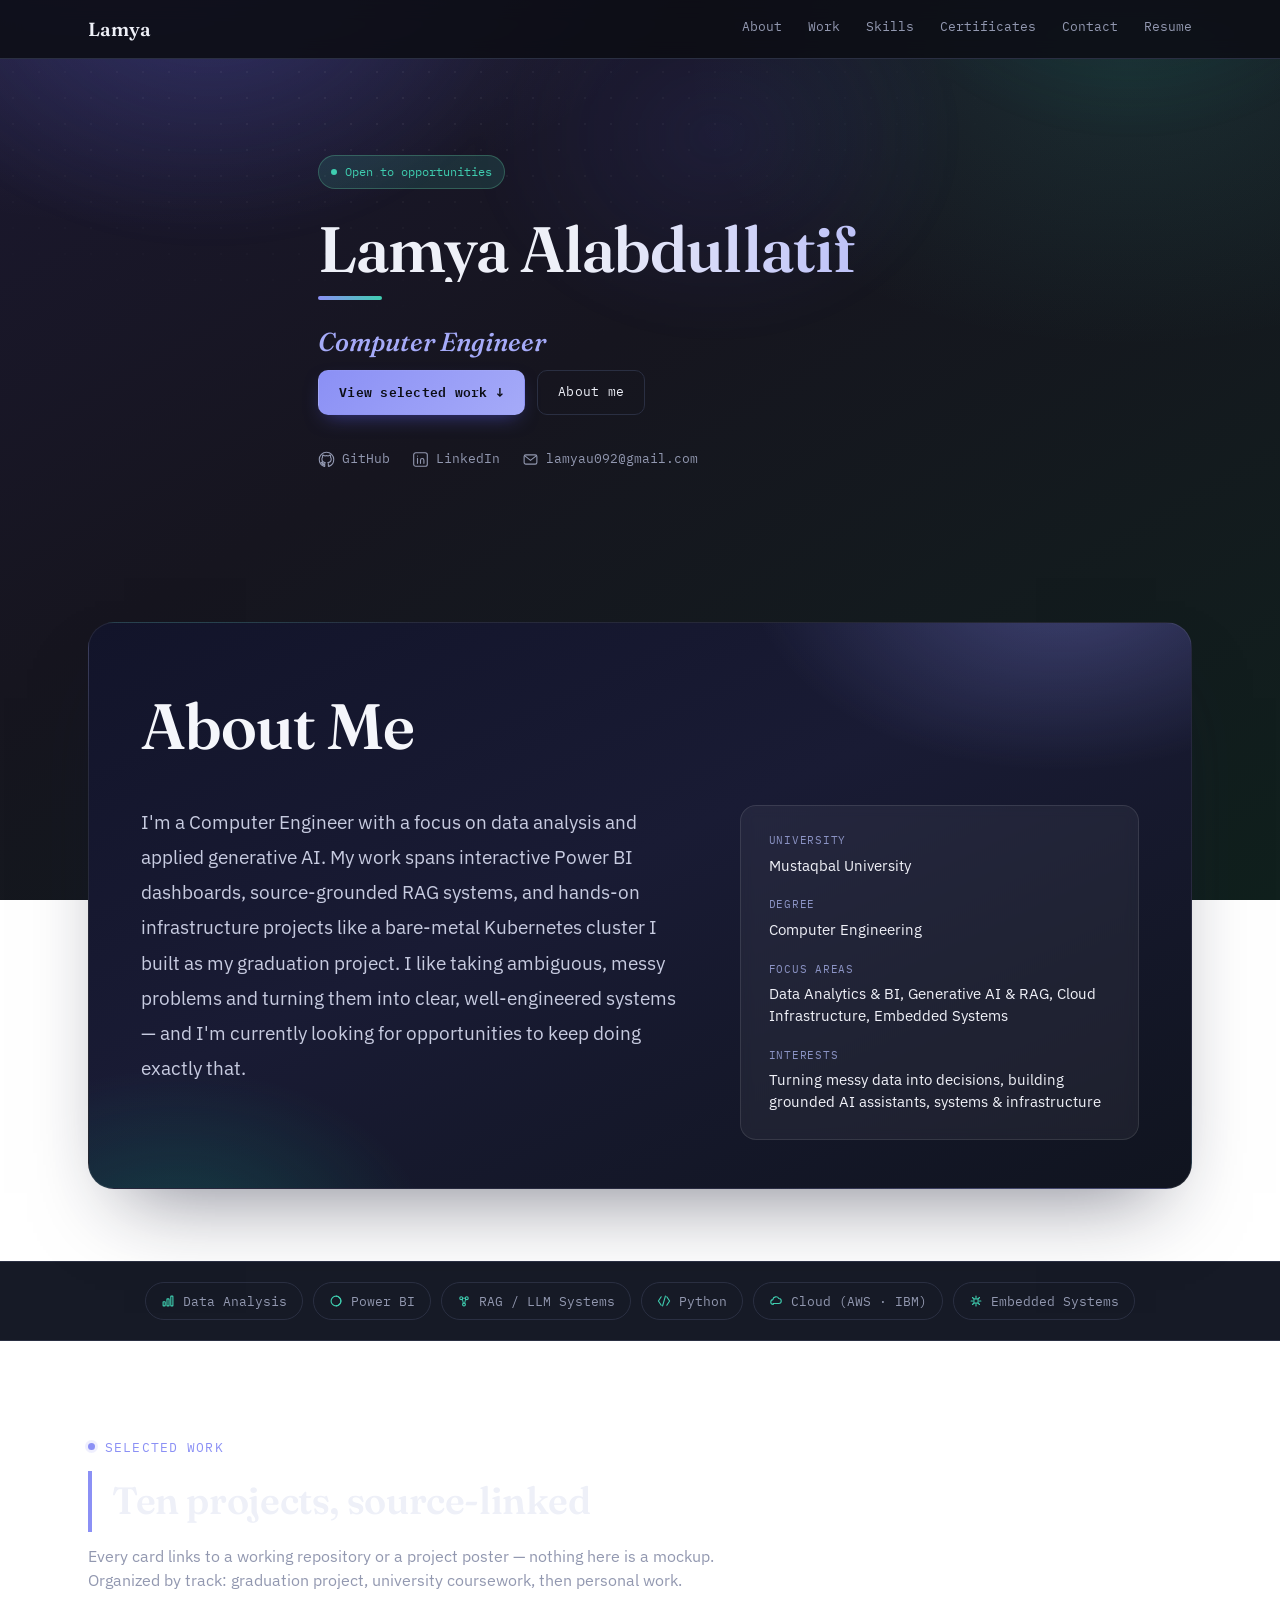
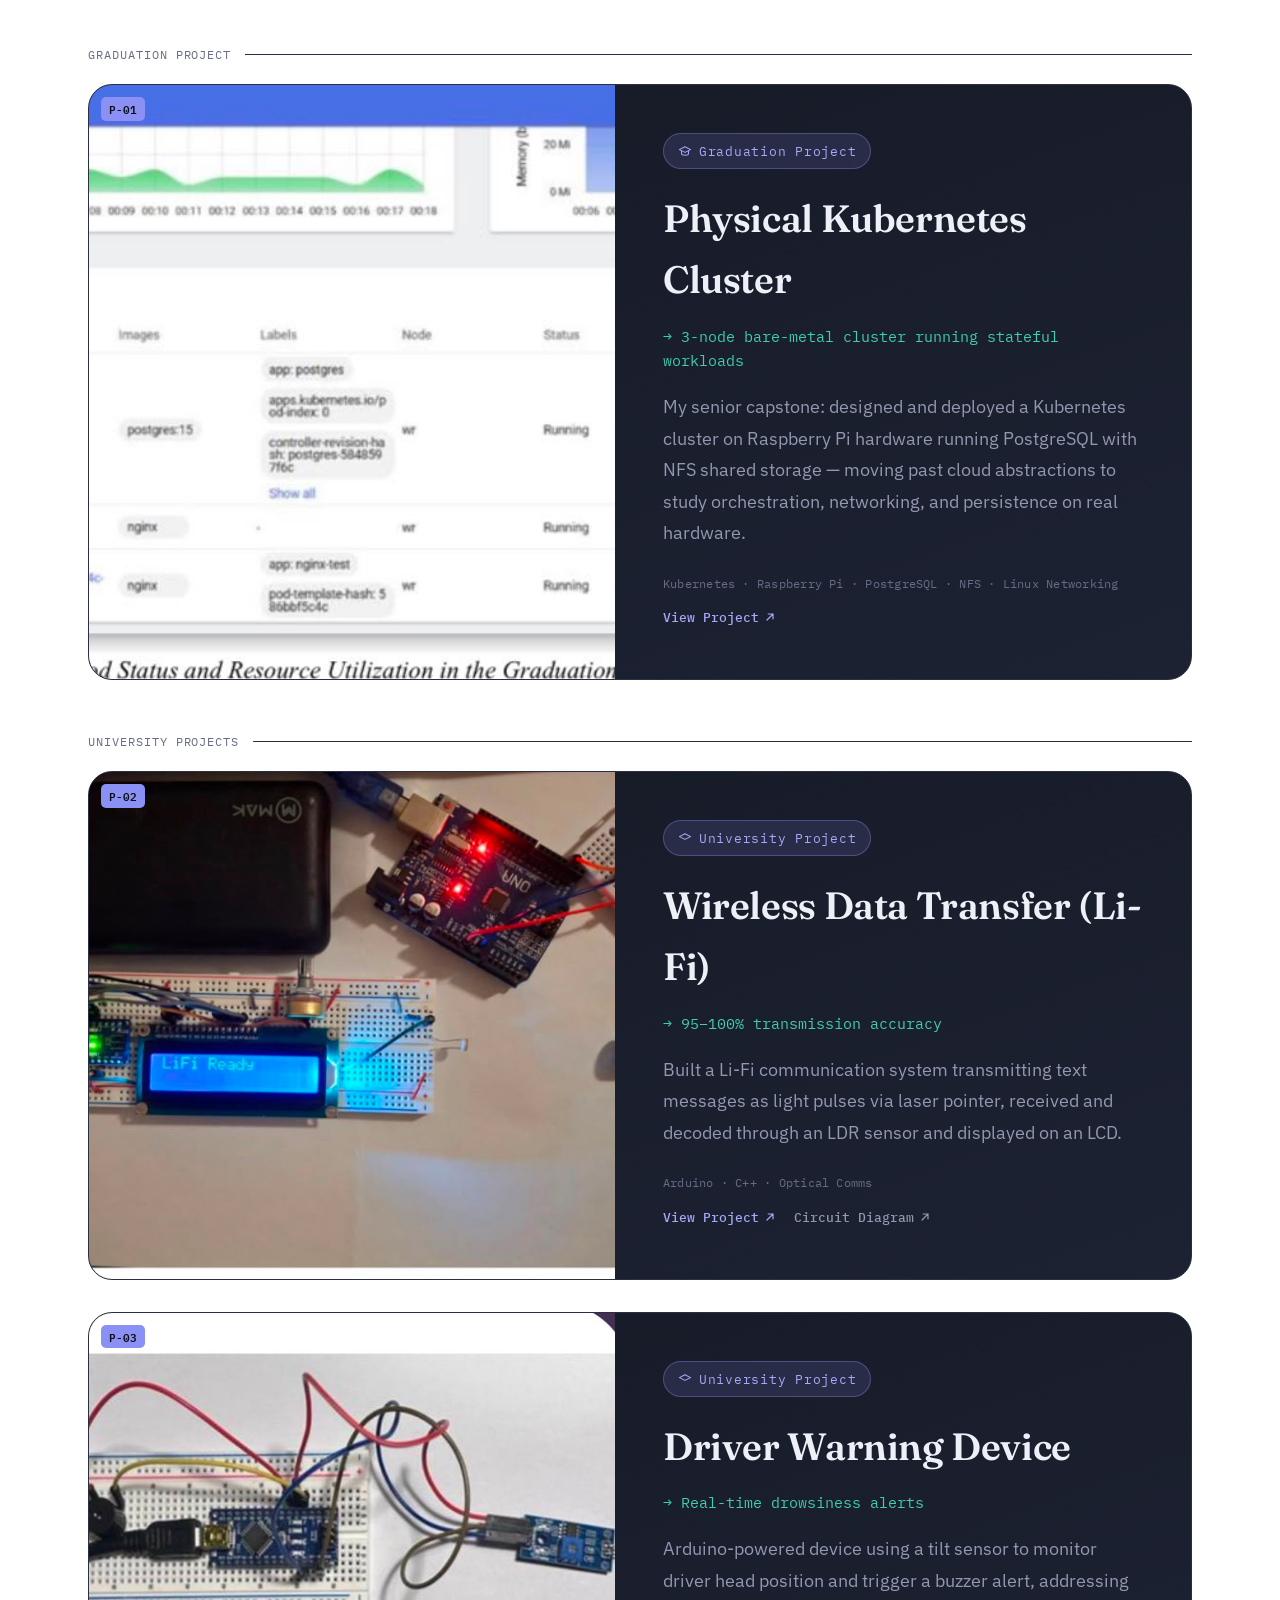
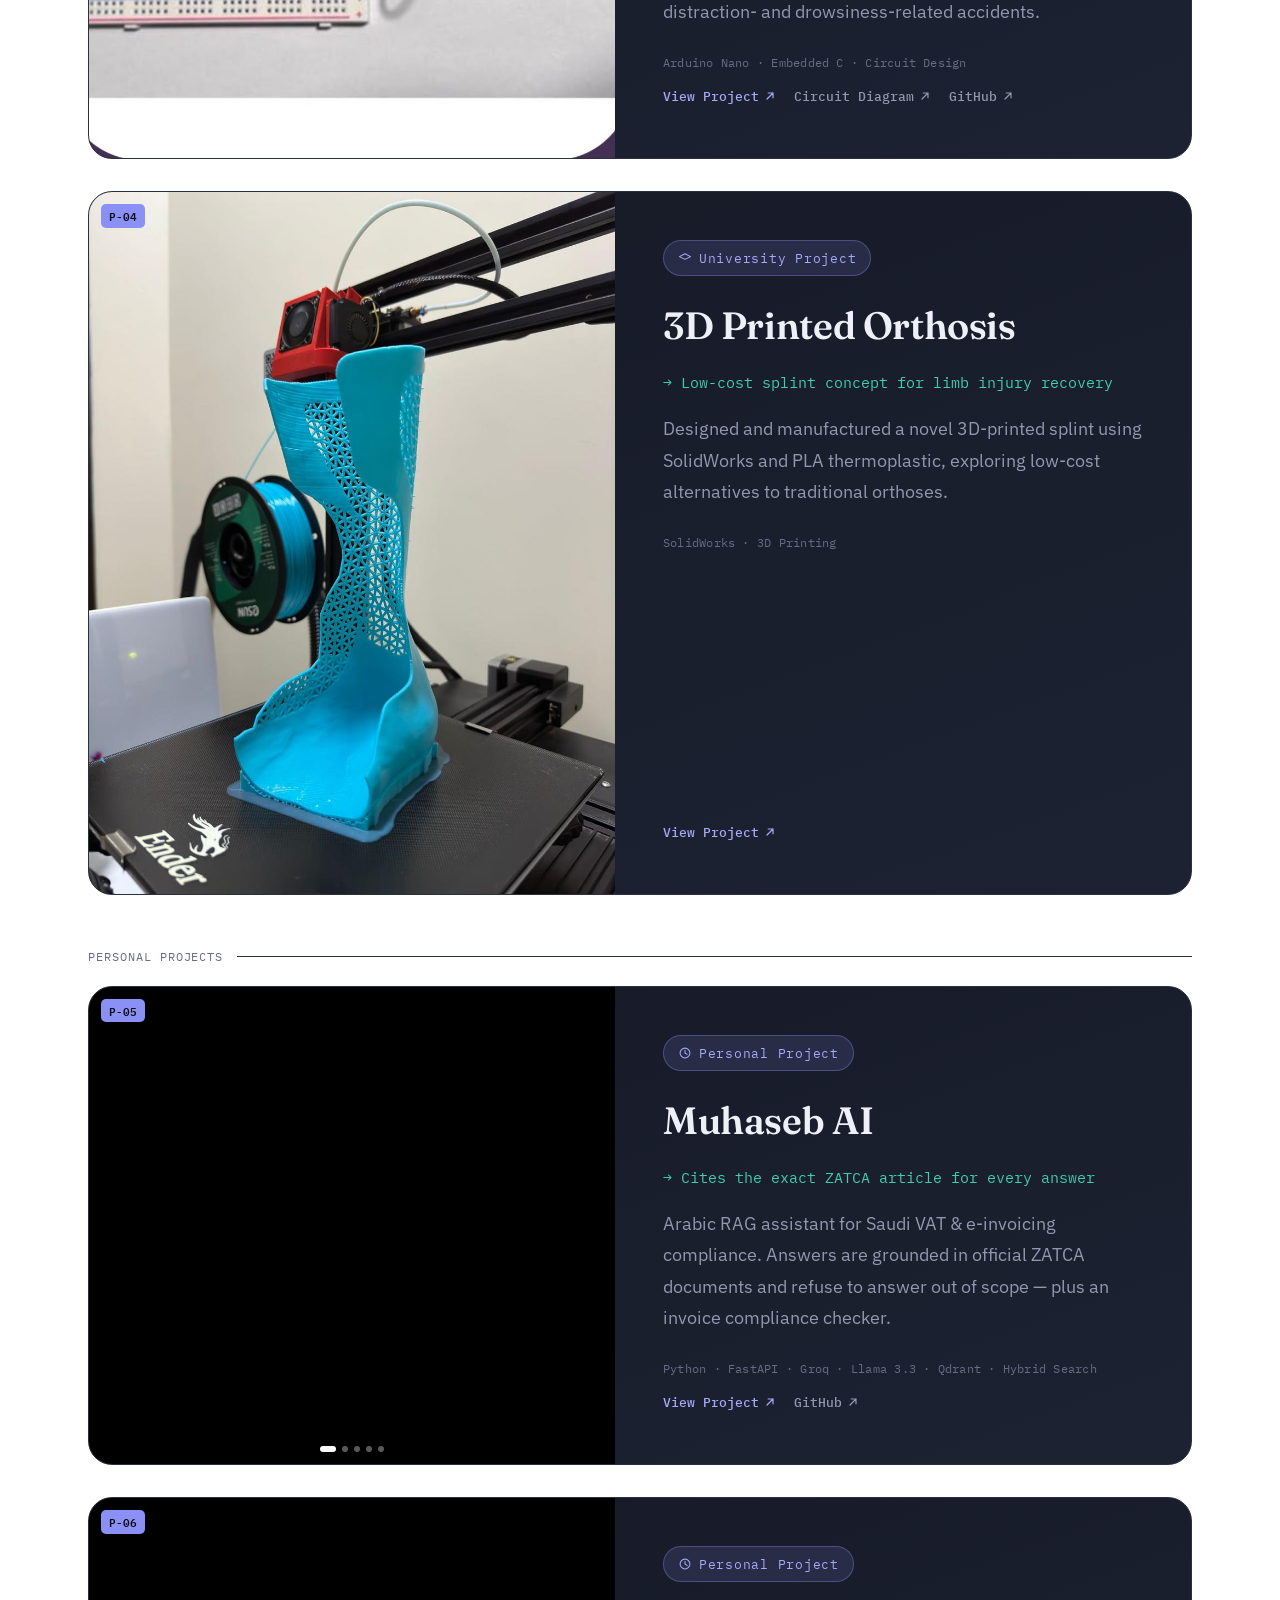
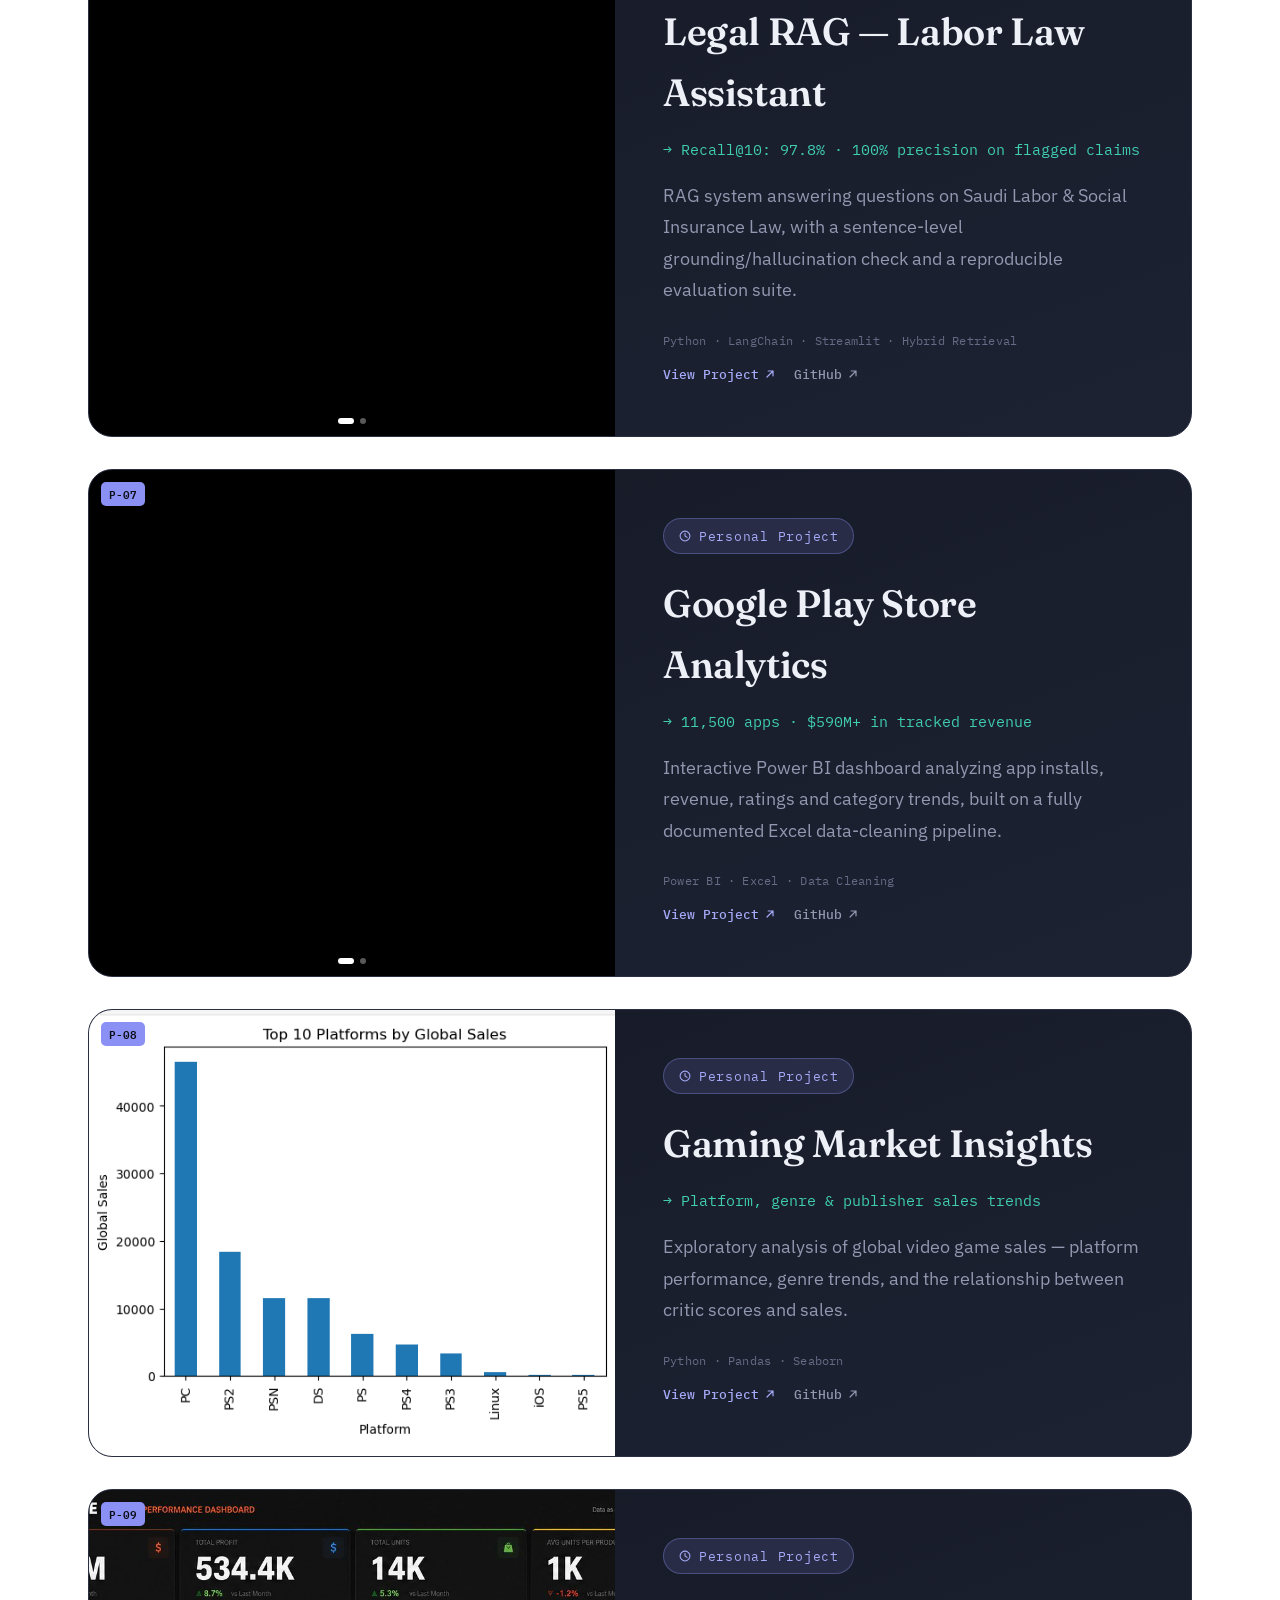
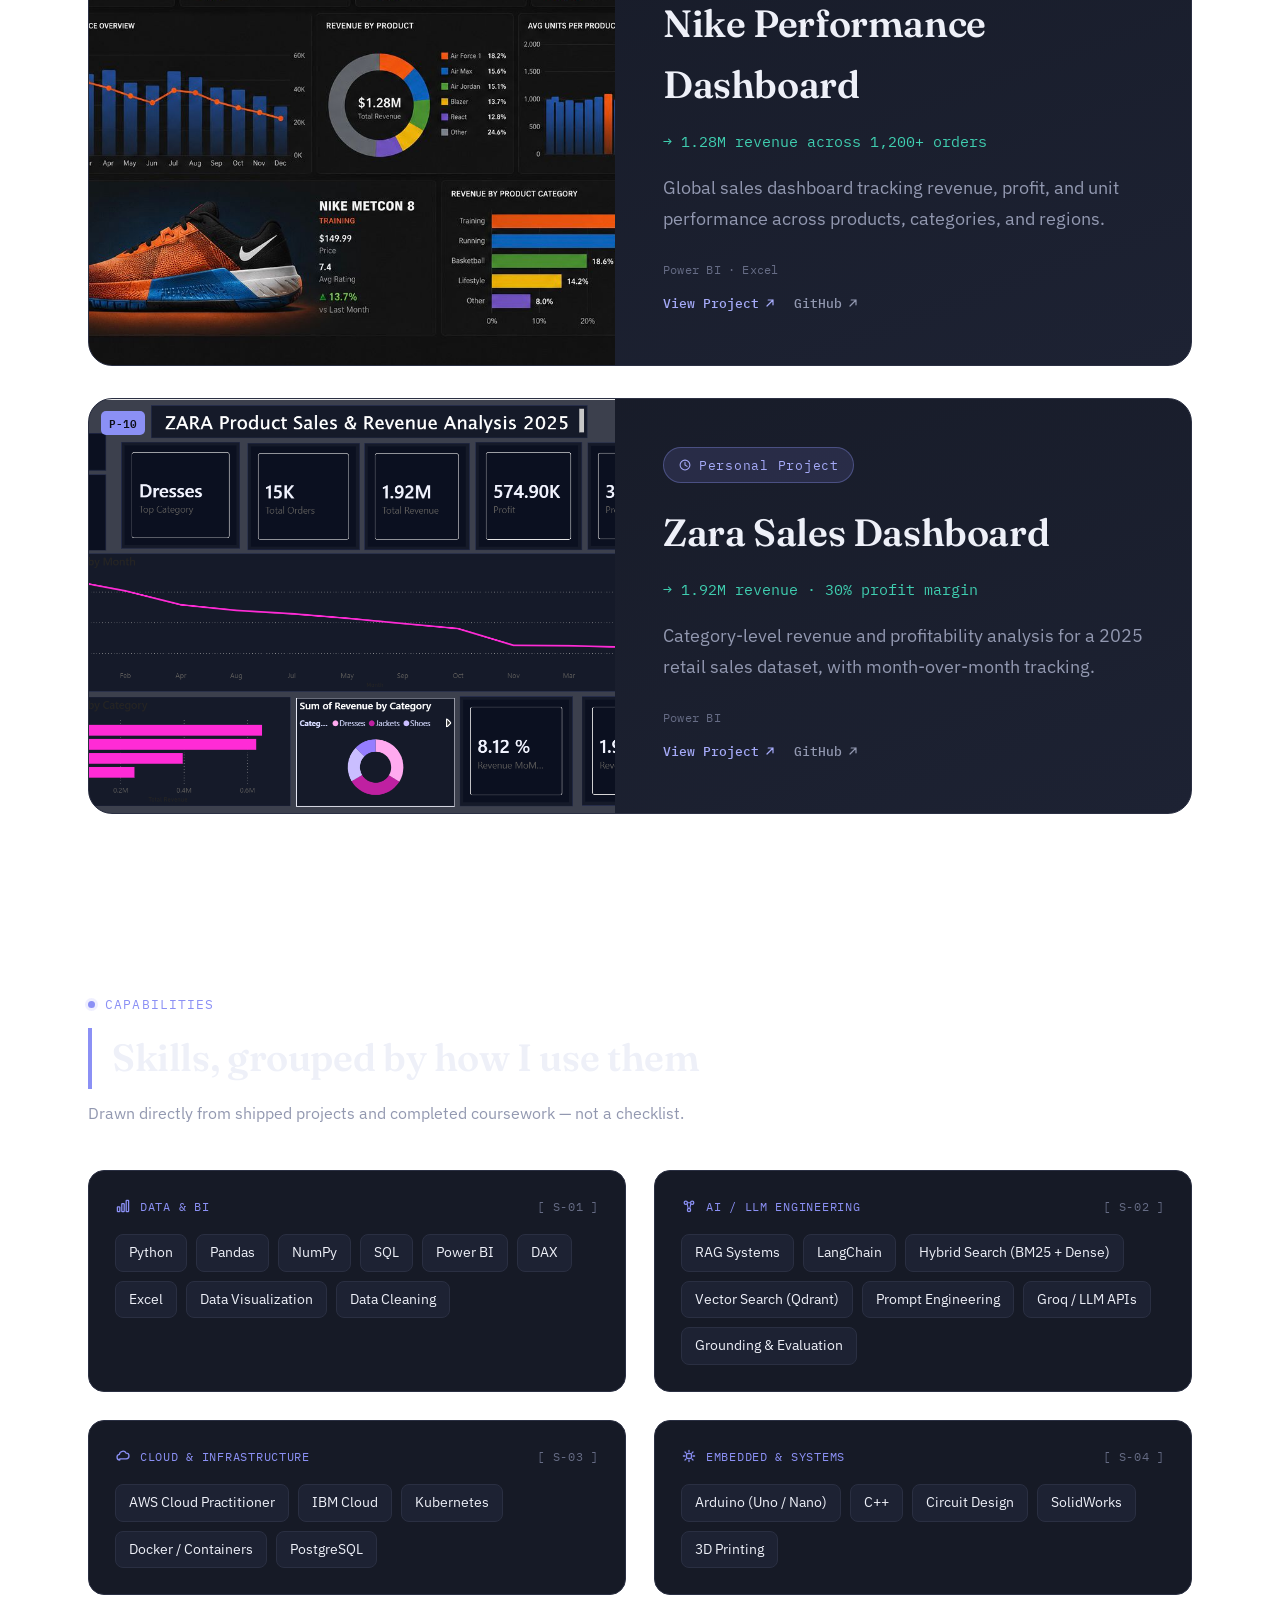
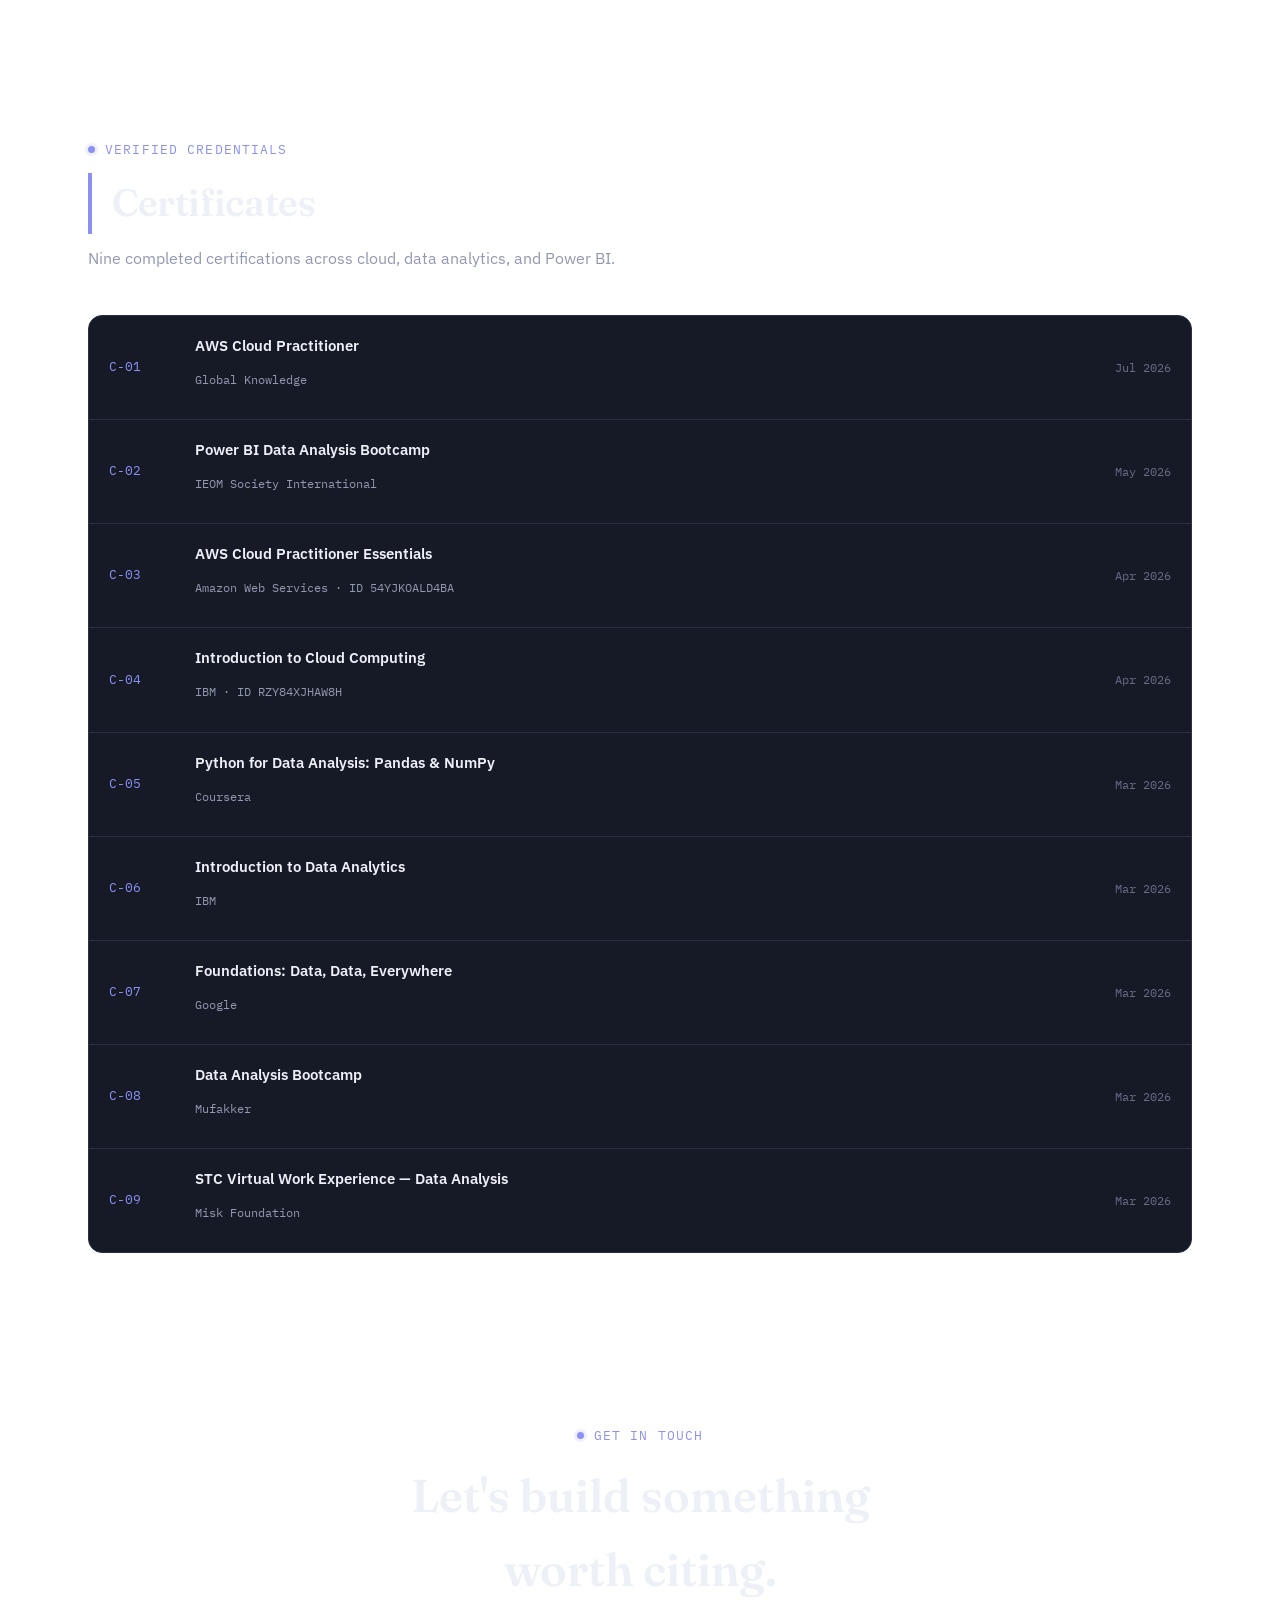
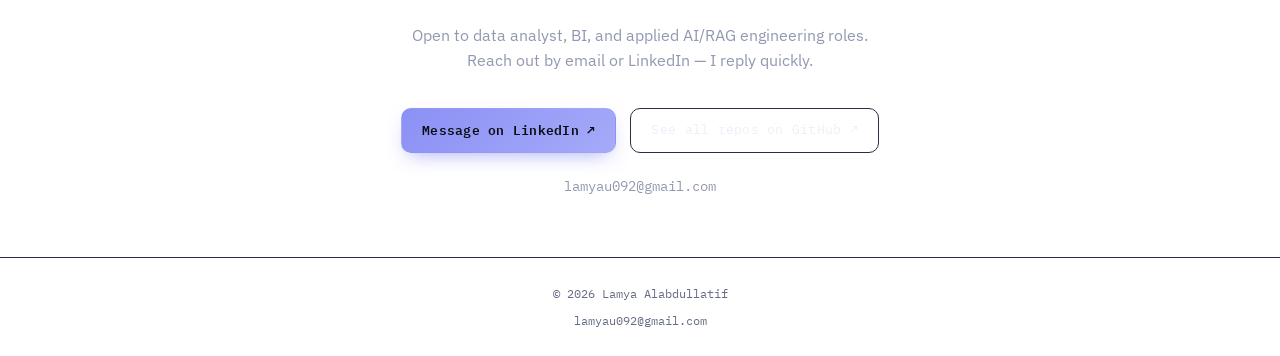
==== commit a8160b85: "Add email as simple centered text link under contact buttons" ====
--- a/index.html
+++ b/index.html
@@ -453,6 +453,9 @@
   }
   .contact-sub{color:var(--muted);max-width:46ch;margin:0 auto 34px;}
   .contact-links{display:flex;gap:14px;justify-content:center;flex-wrap:wrap;}
+  .contact-email{text-align:center;margin:22px 0 0;font-family:var(--mono);font-size:14px;}
+  .contact-email a{color:var(--muted);text-decoration:none;transition:color .18s var(--ease);}
+  .contact-email a:hover{color:var(--accent-strong);}
 
   footer{
     border-top:1px solid var(--line);
@@ -923,6 +926,7 @@
         <a class="btn btn-primary" href="https://www.linkedin.com/in/lamya-alabdullati" target="_blank" rel="noopener">Message on LinkedIn ↗</a>
         <a class="btn btn-ghost" href="https://github.com/Lamya-Alabdullatif" target="_blank" rel="noopener">See all repos on GitHub ↗</a>
       </div>
+      <p class="contact-email"><a href="mailto:lamyau092@gmail.com">lamyau092@gmail.com</a></p>
     </div>
   </section>
 
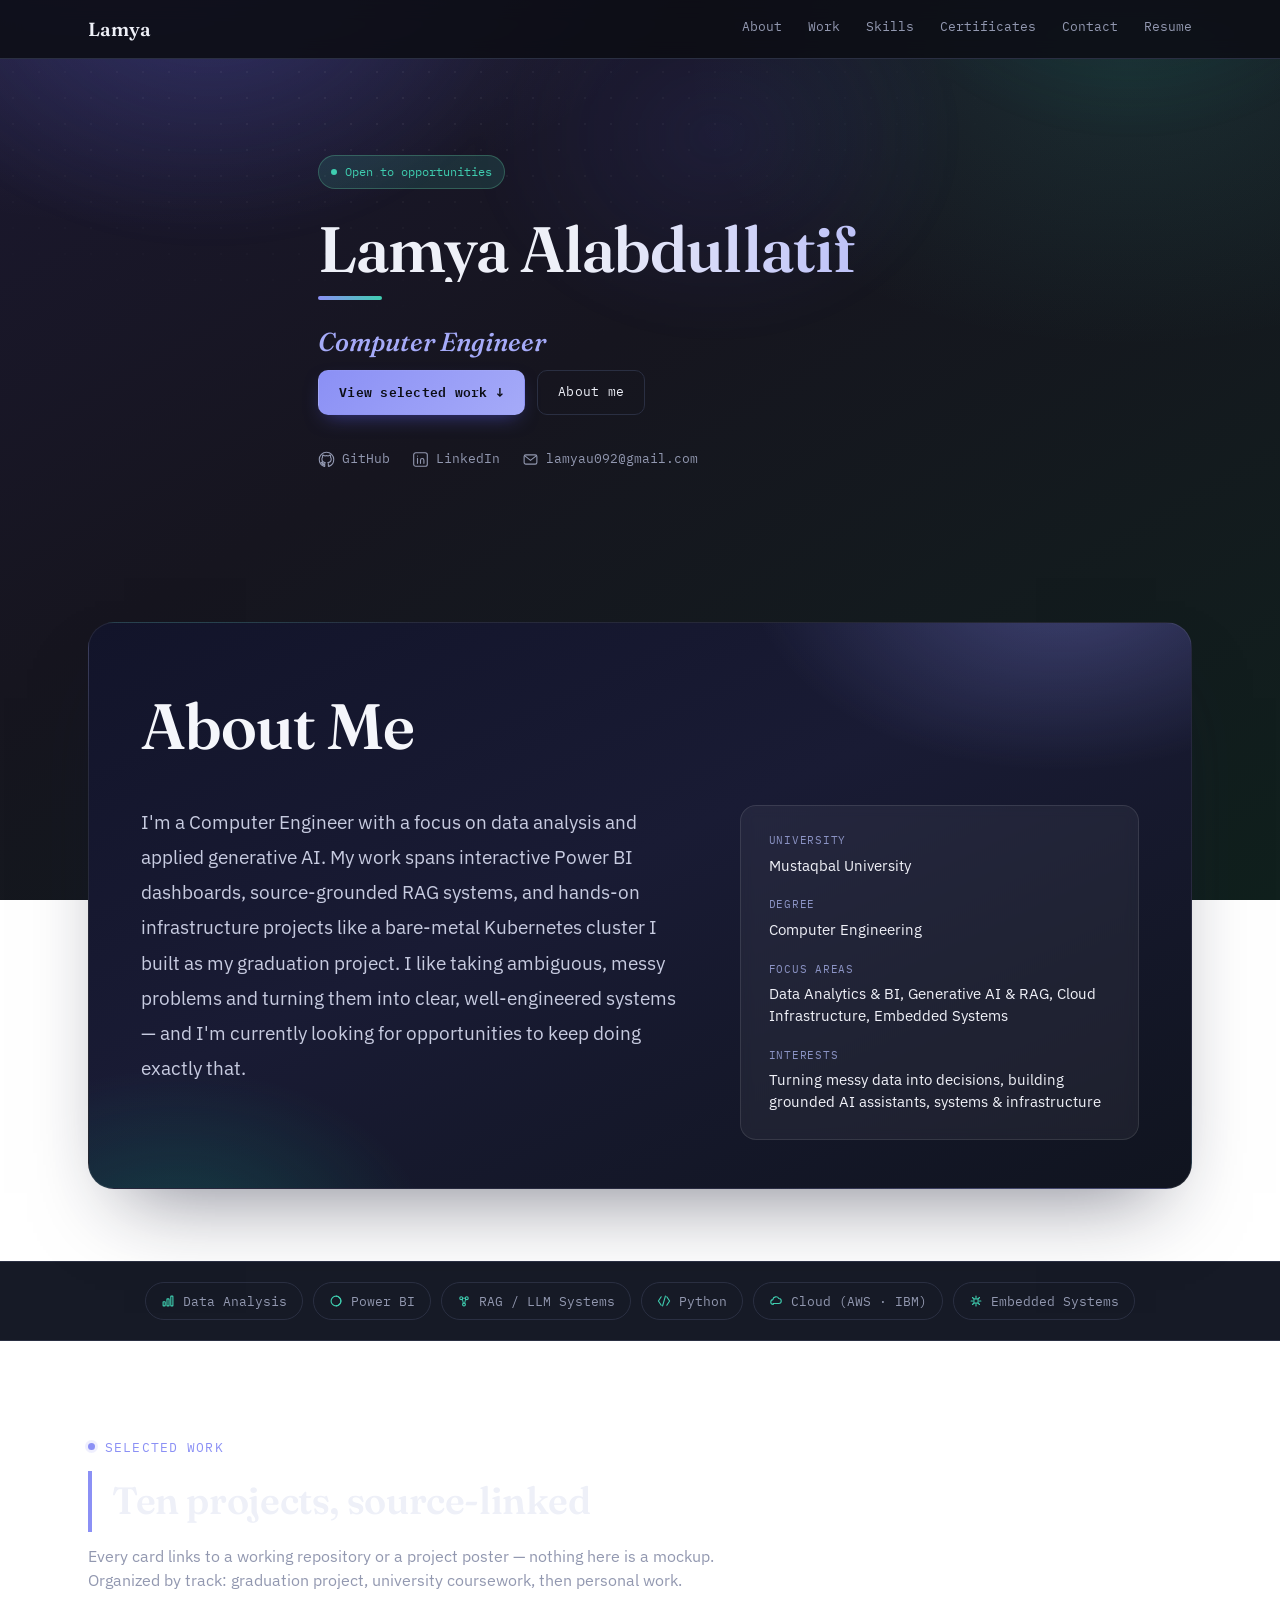
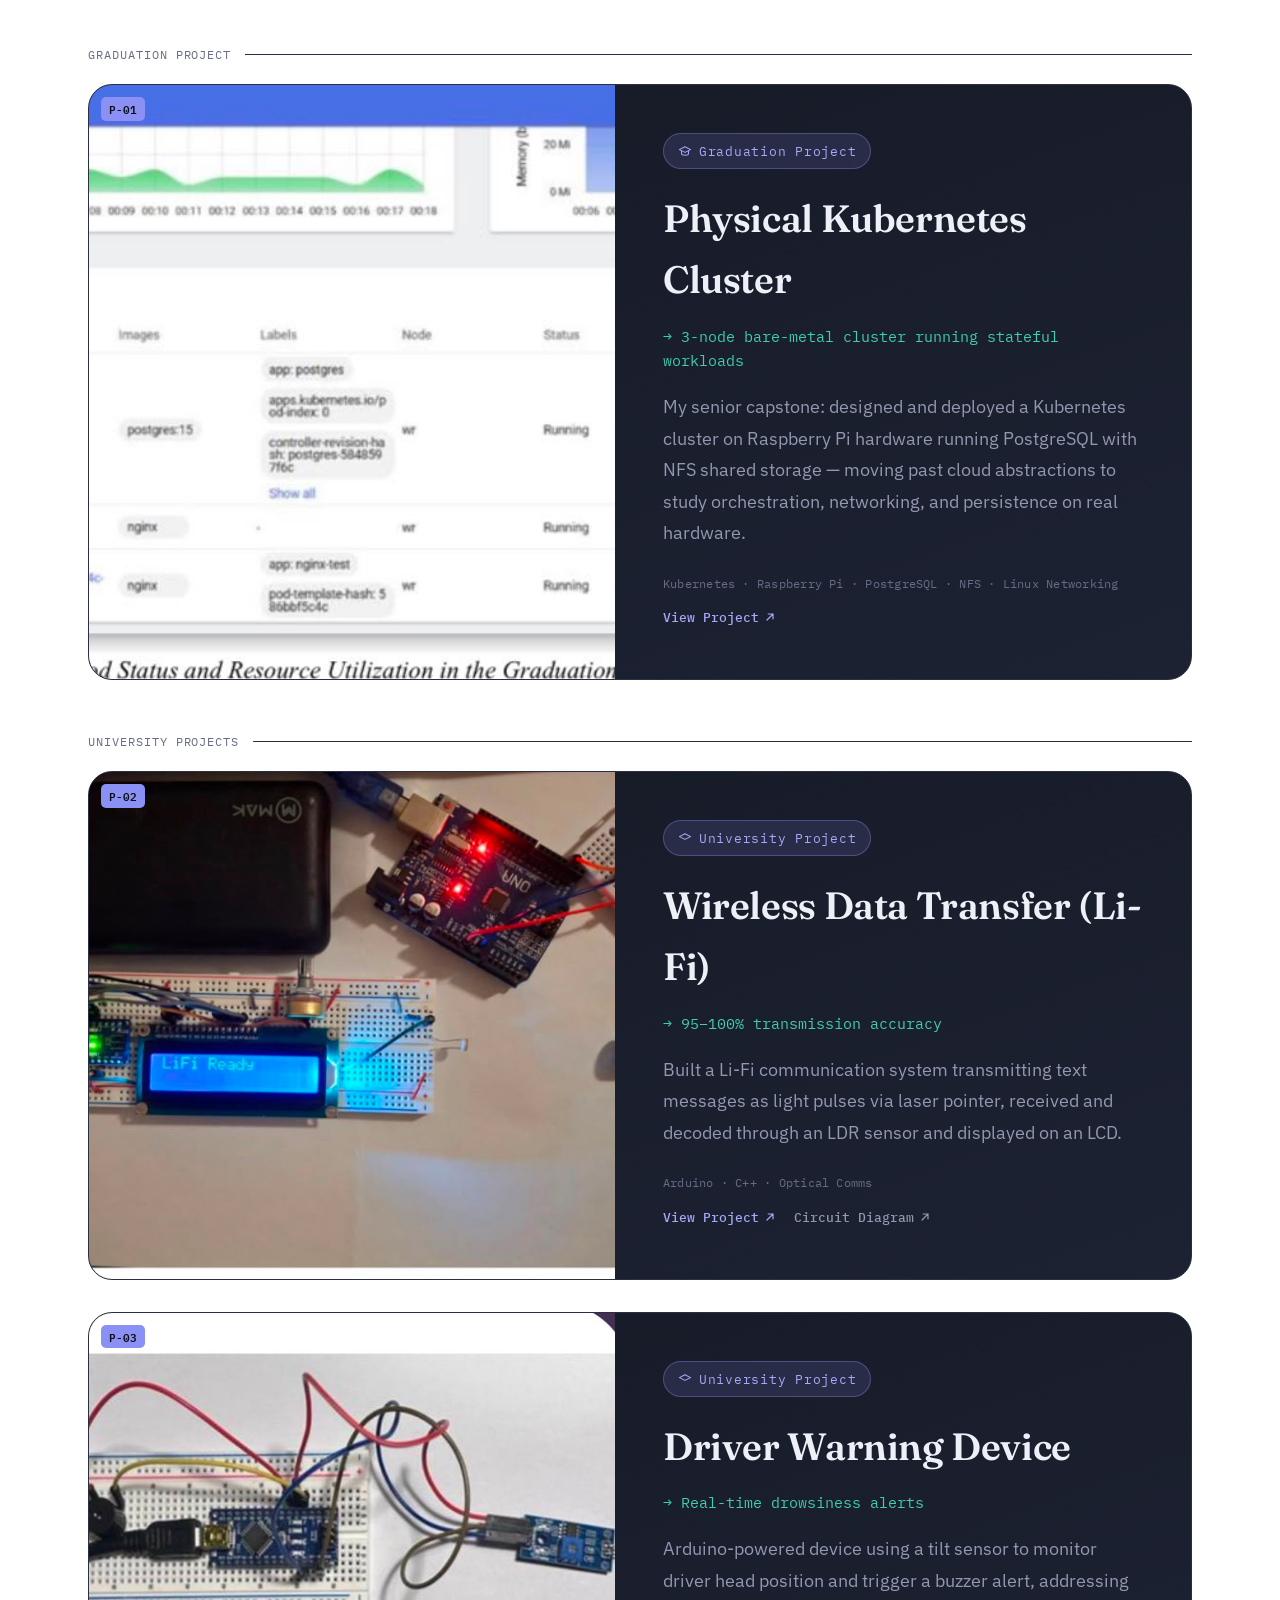
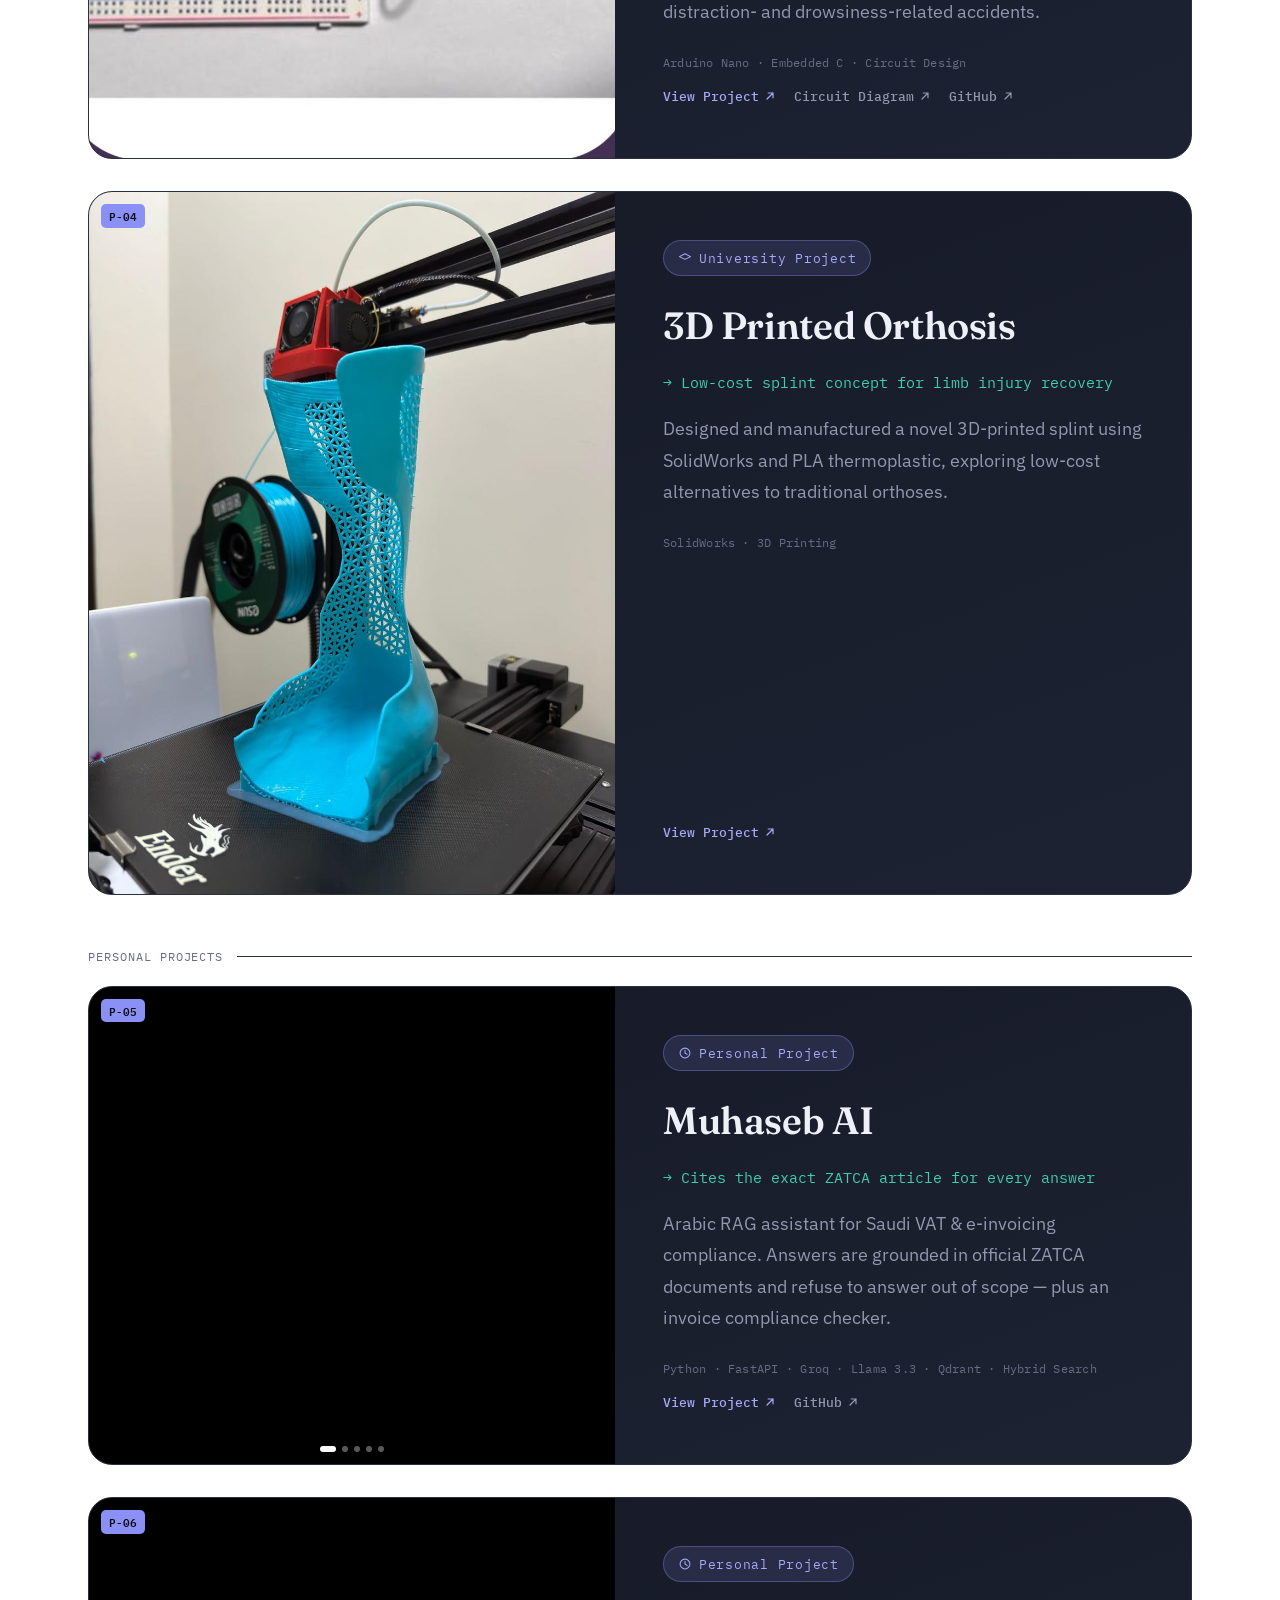
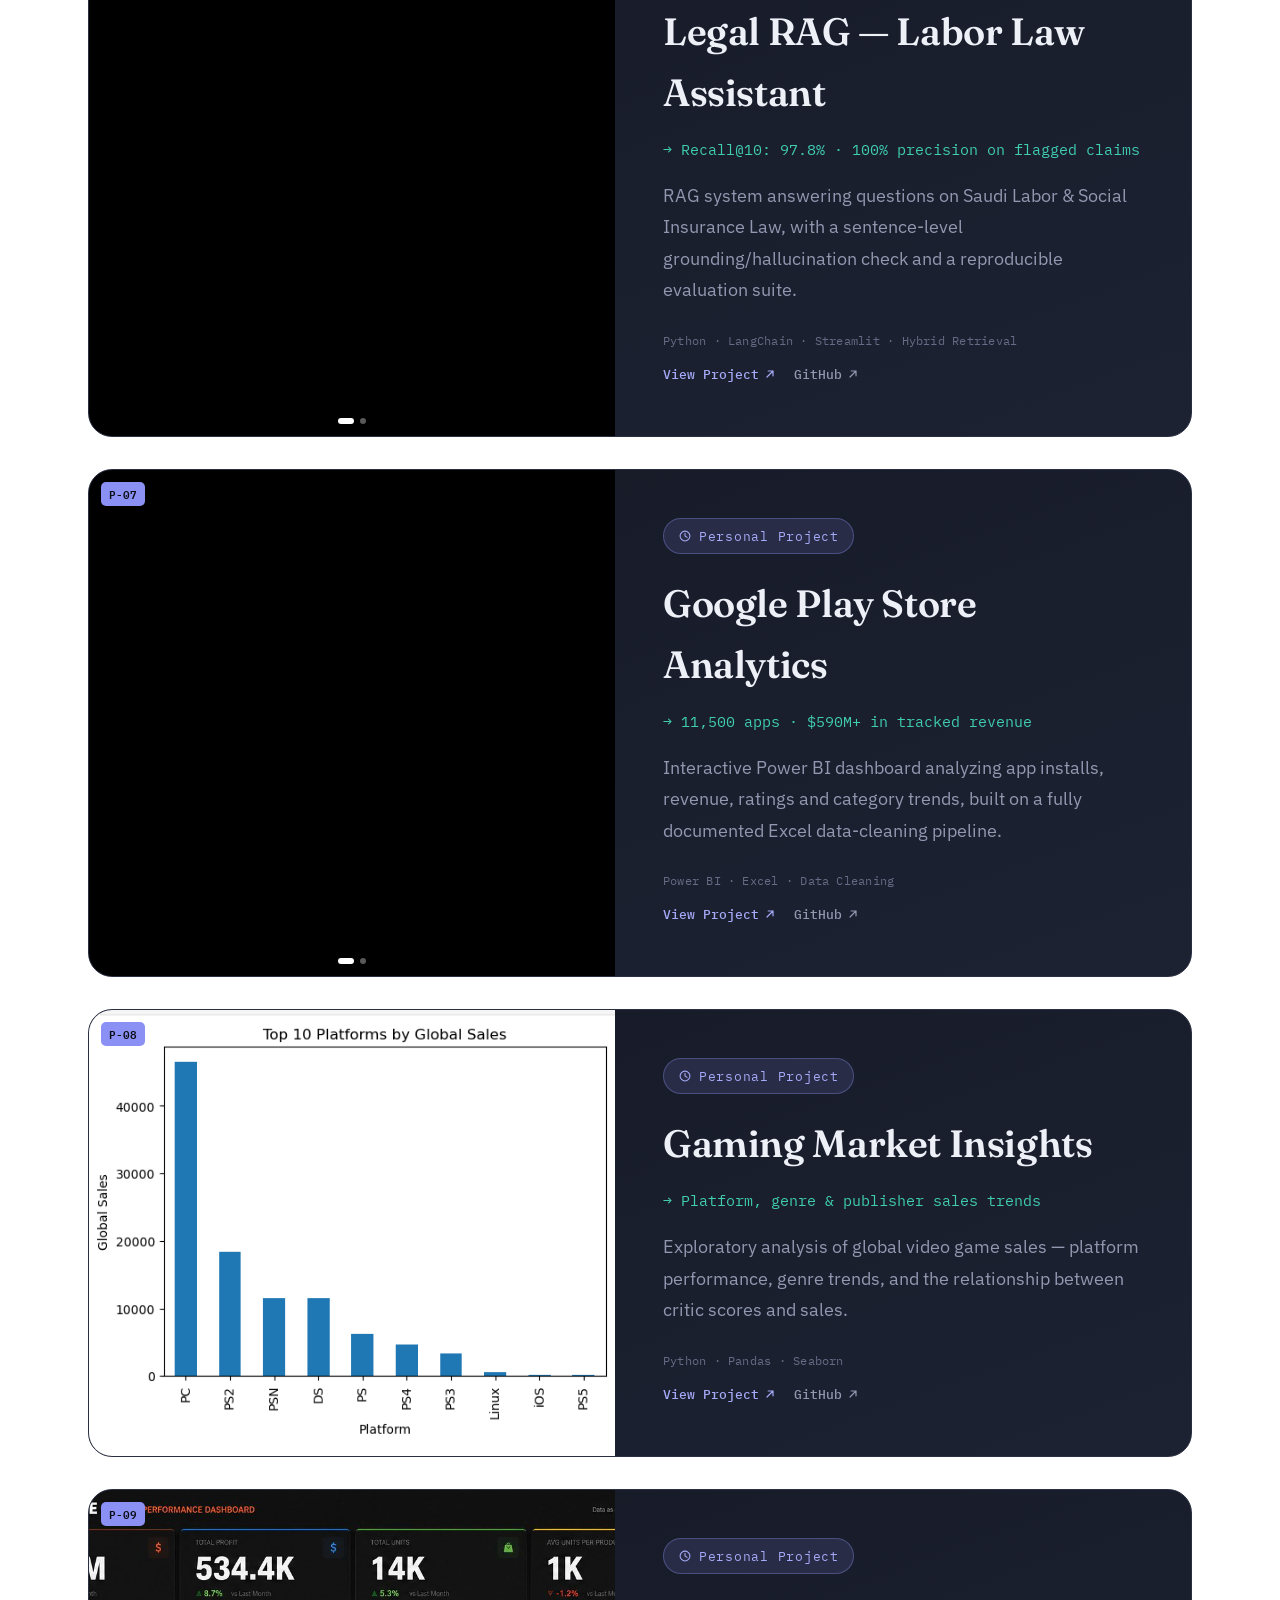
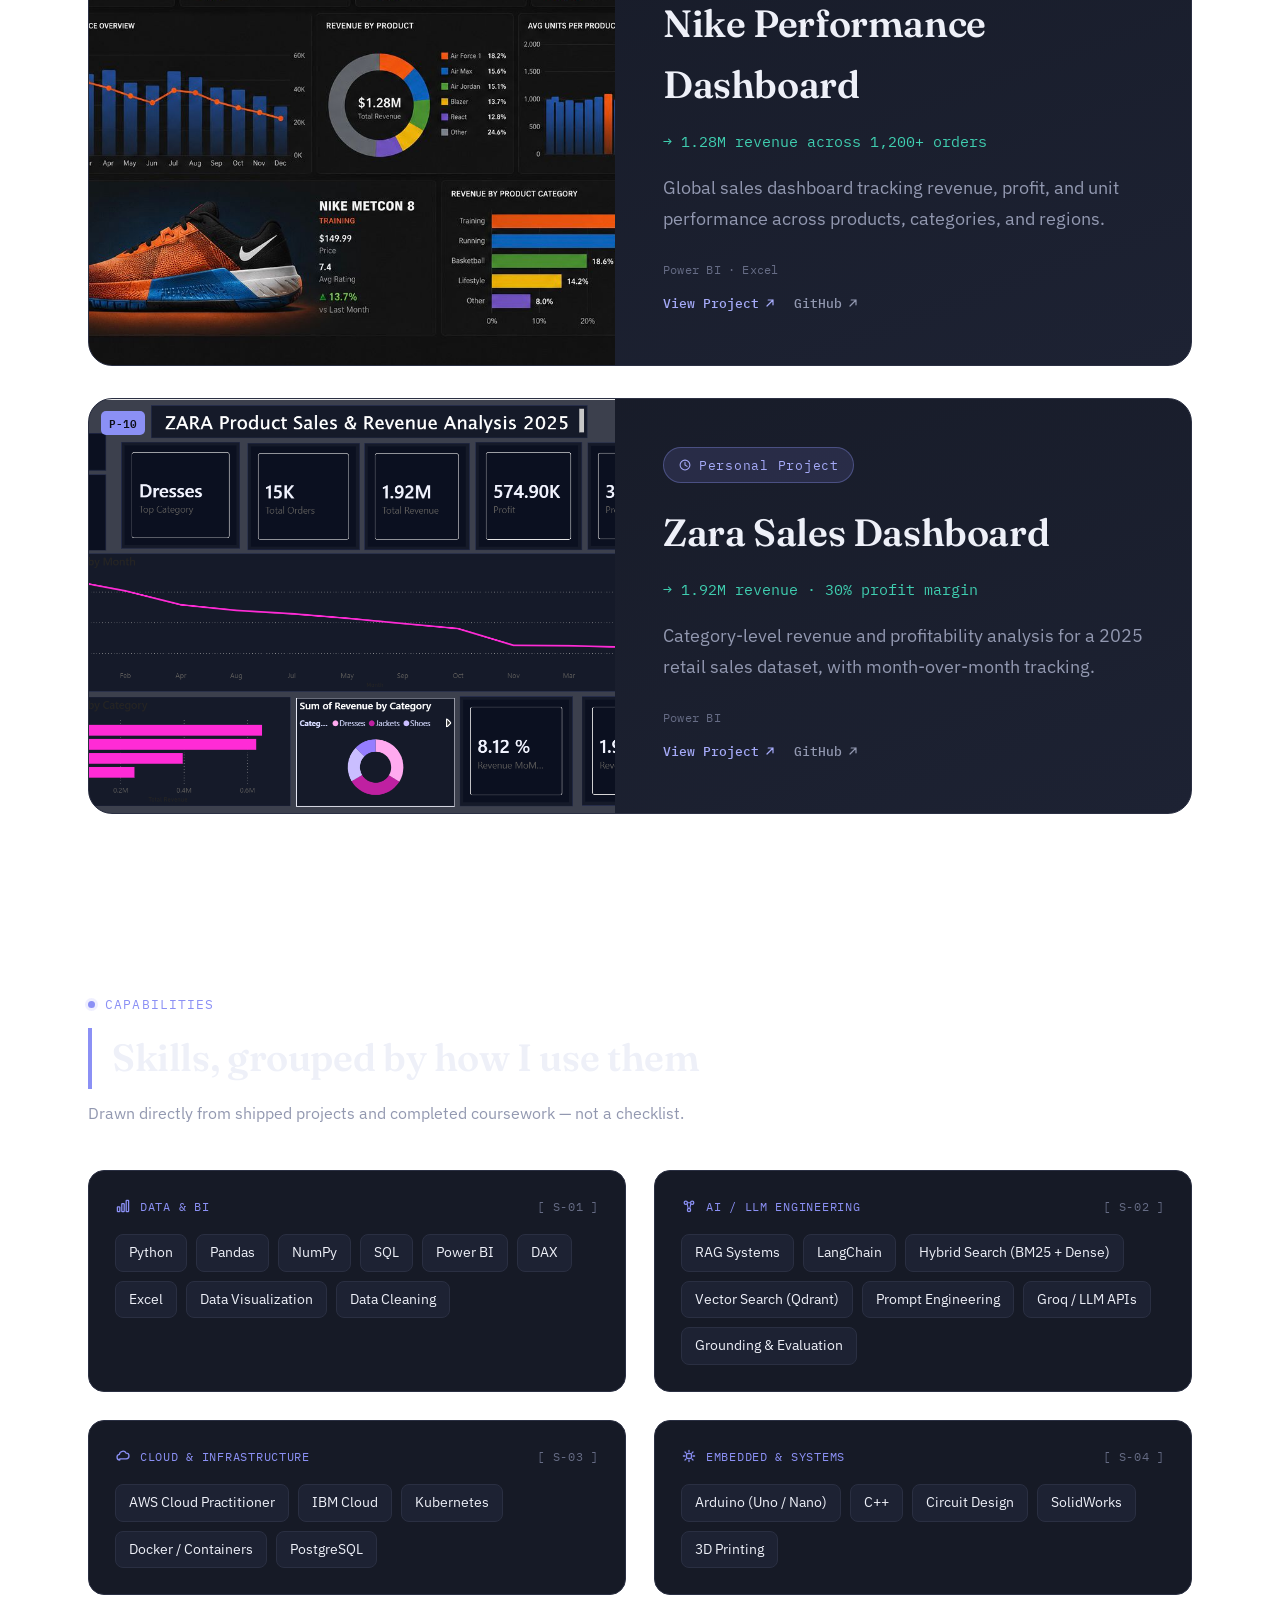
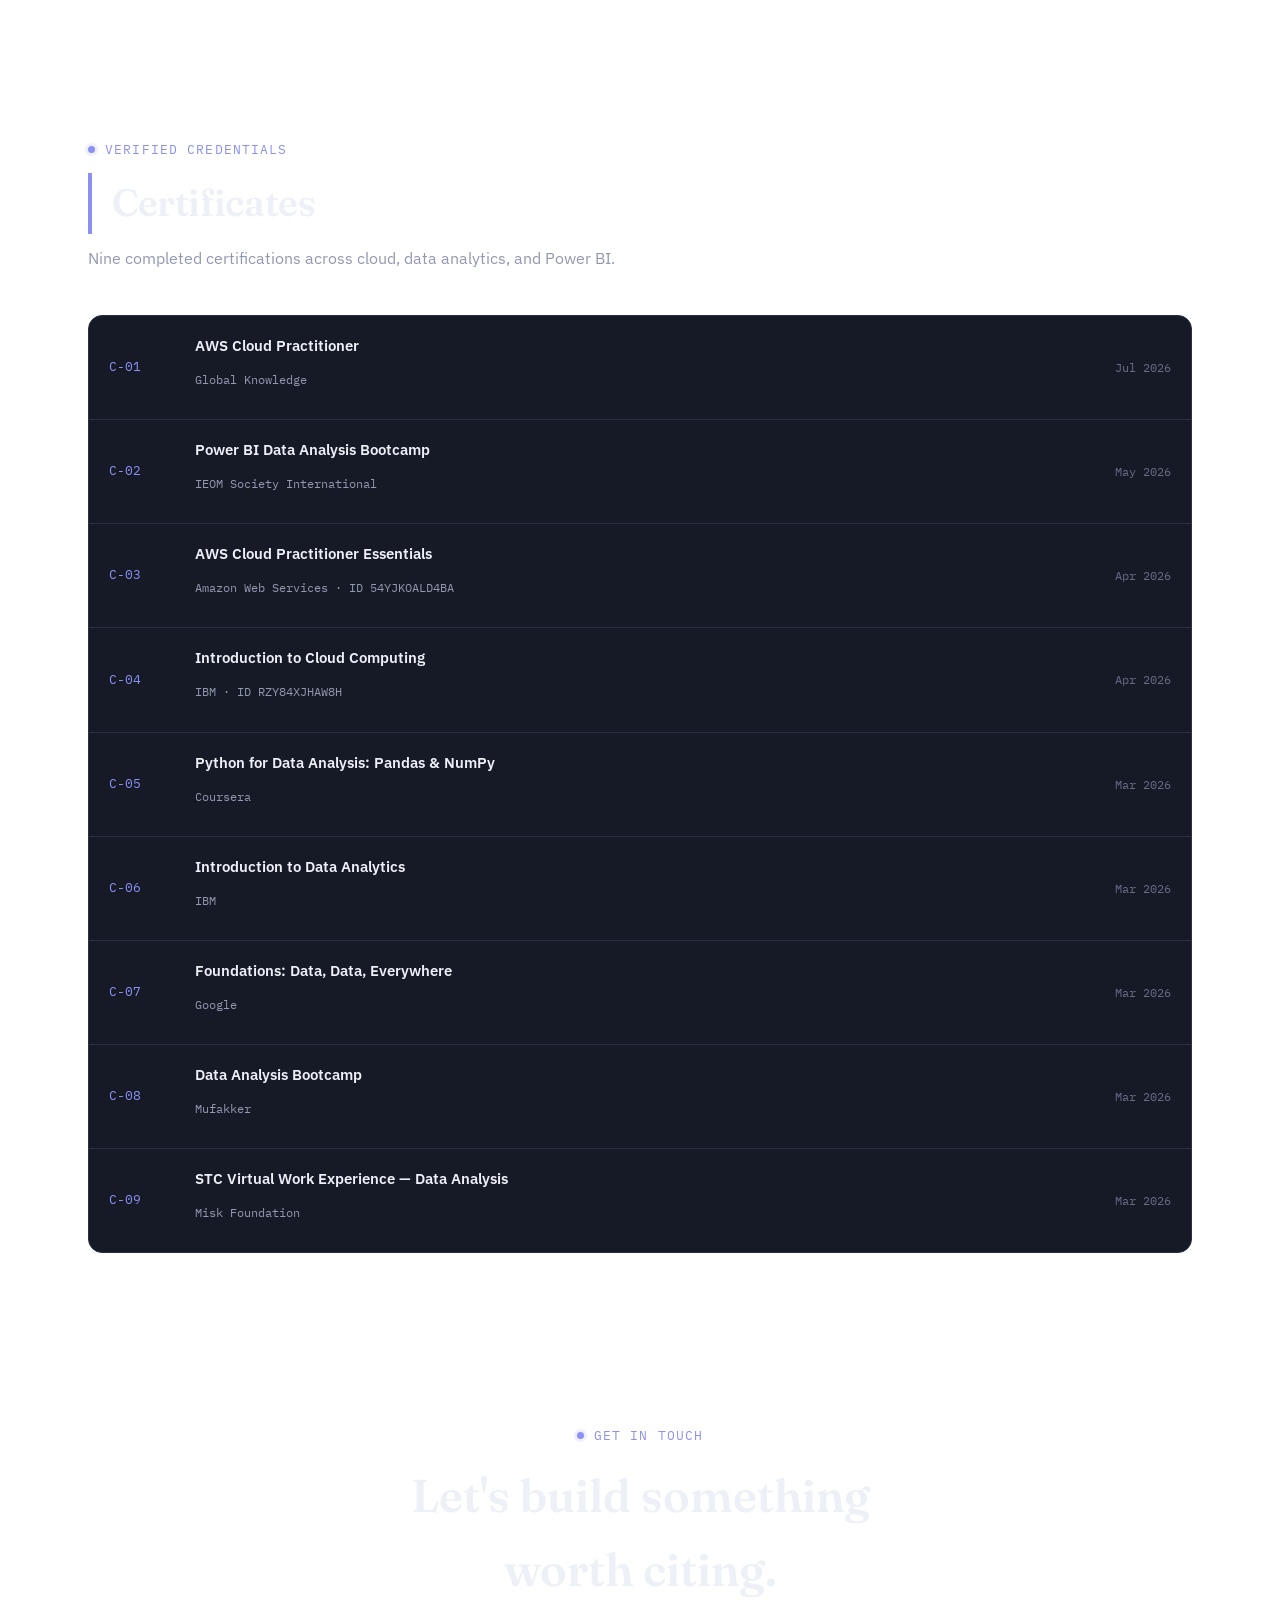
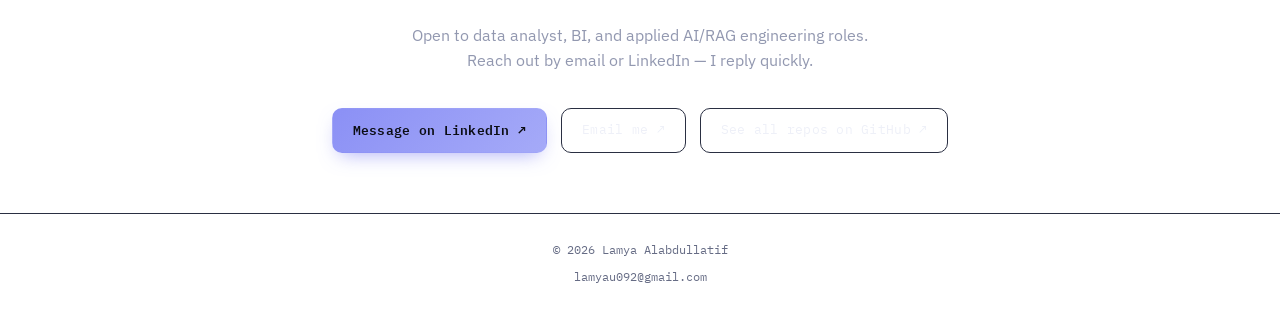
==== commit 7bfffe32: "Restore 'Email me' button in Contact CTA row (alongside LinkedIn and GitHub), remove the plain-text " ====
--- a/index.html
+++ b/index.html
@@ -924,9 +924,9 @@
       <p class="contact-sub">Open to data analyst, BI, and applied AI/RAG engineering roles. Reach out by email or LinkedIn — I reply quickly.</p>
       <div class="contact-links">
         <a class="btn btn-primary" href="https://www.linkedin.com/in/lamya-alabdullati" target="_blank" rel="noopener">Message on LinkedIn ↗</a>
+        <a class="btn btn-ghost" href="mailto:lamyau092@gmail.com">Email me ↗</a>
         <a class="btn btn-ghost" href="https://github.com/Lamya-Alabdullatif" target="_blank" rel="noopener">See all repos on GitHub ↗</a>
       </div>
-      <p class="contact-email"><a href="mailto:lamyau092@gmail.com">lamyau092@gmail.com</a></p>
     </div>
   </section>
 
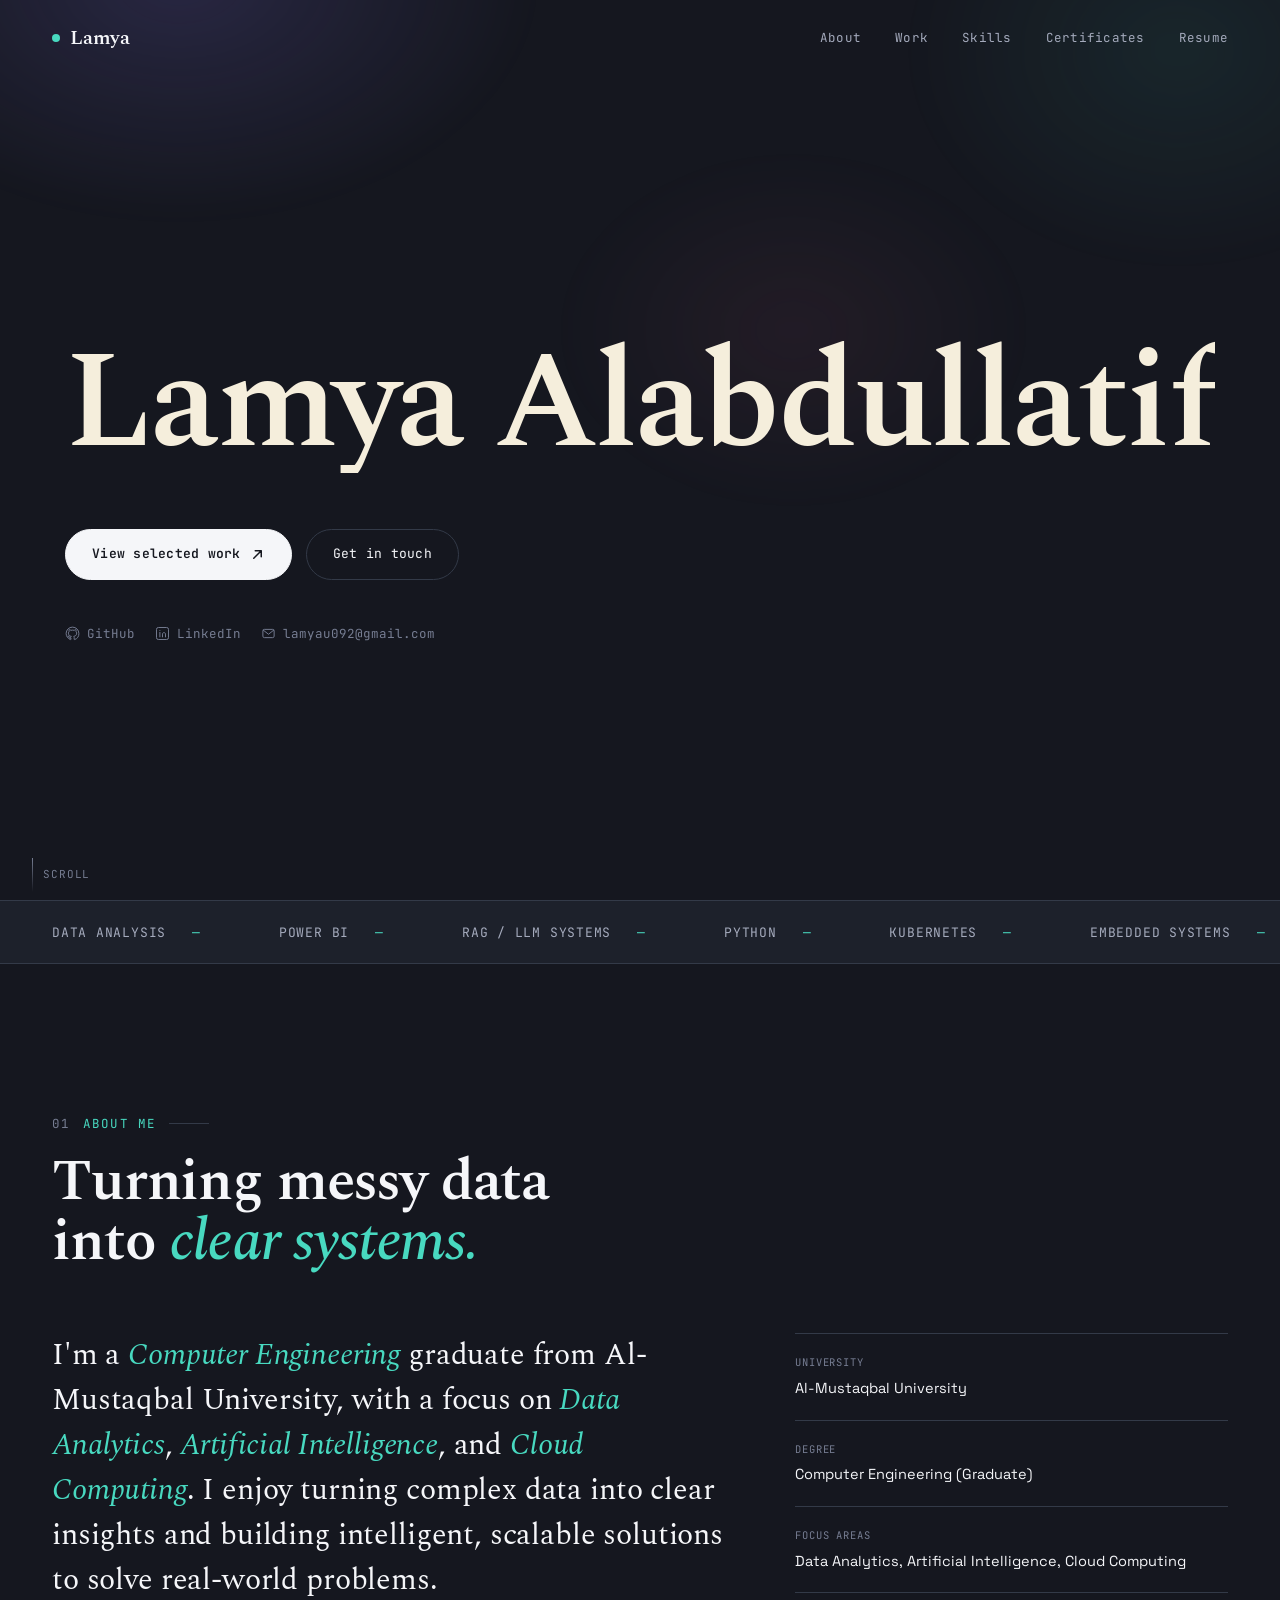
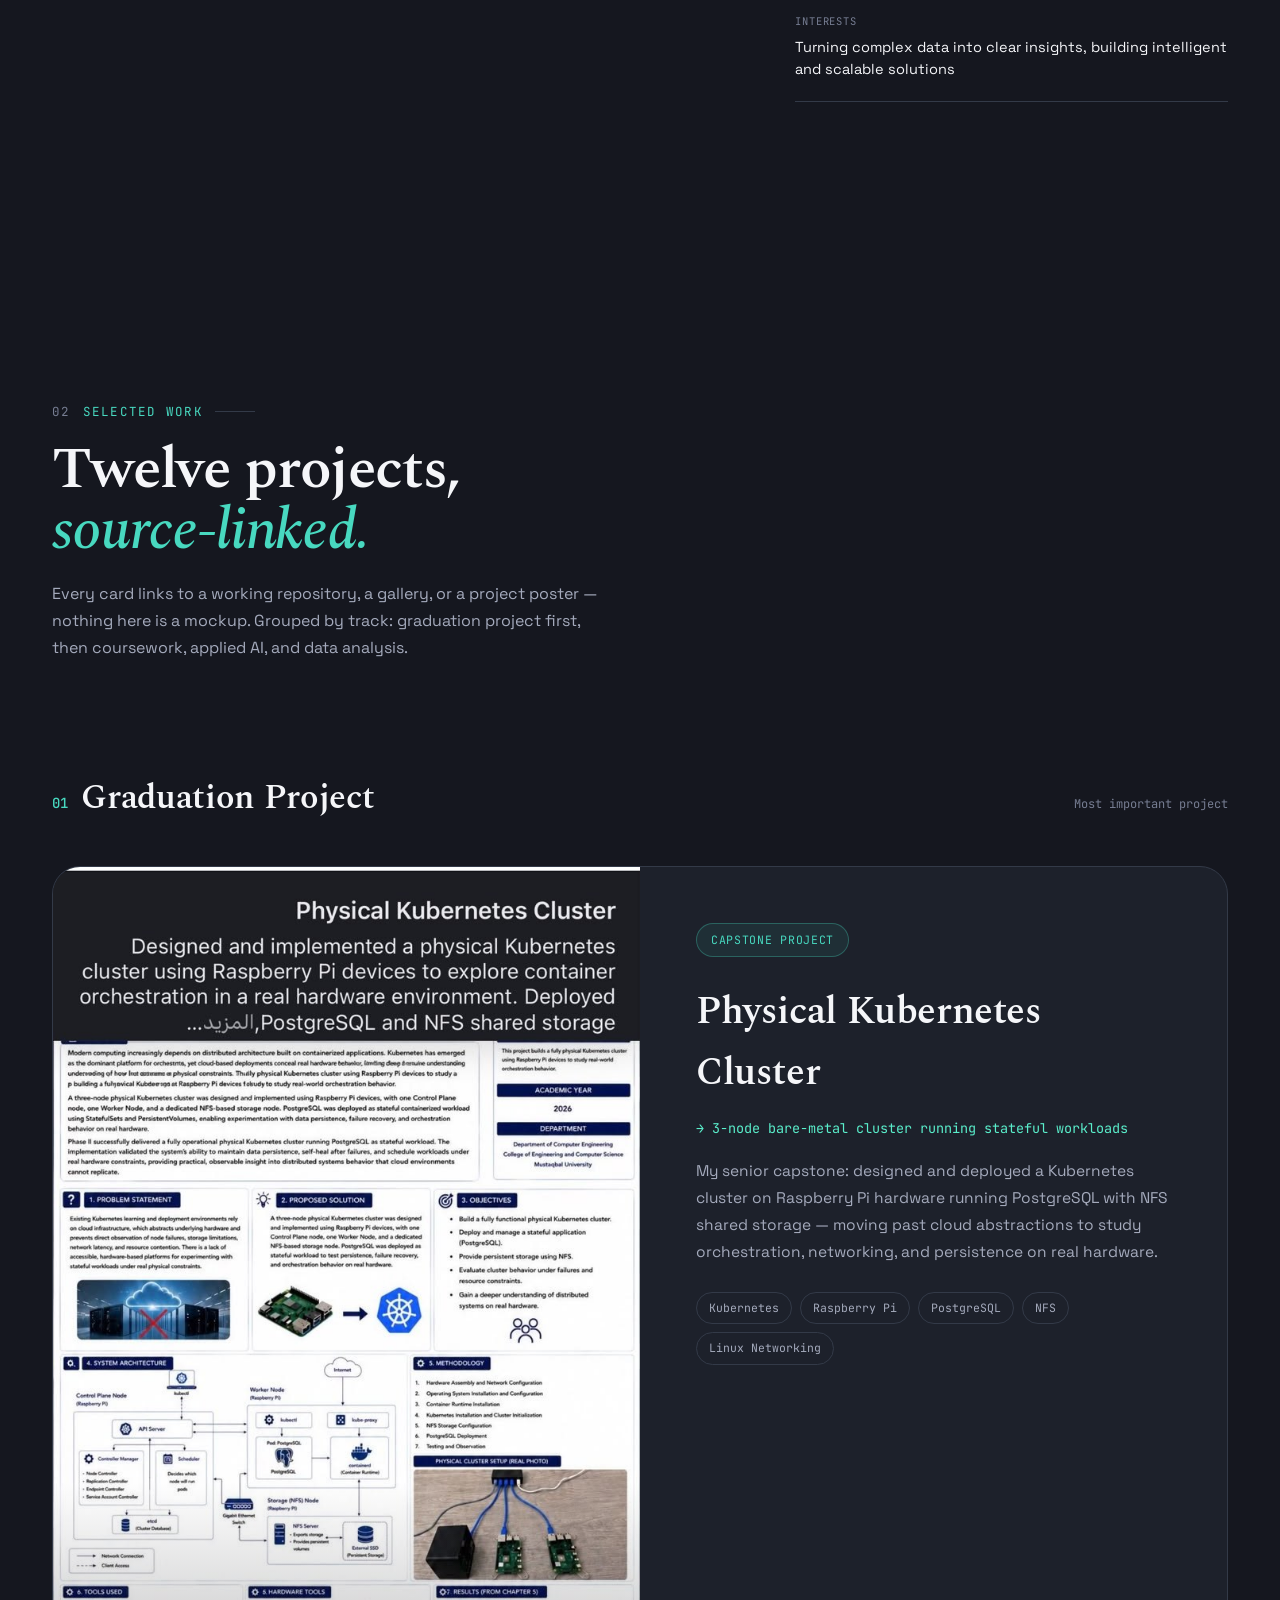
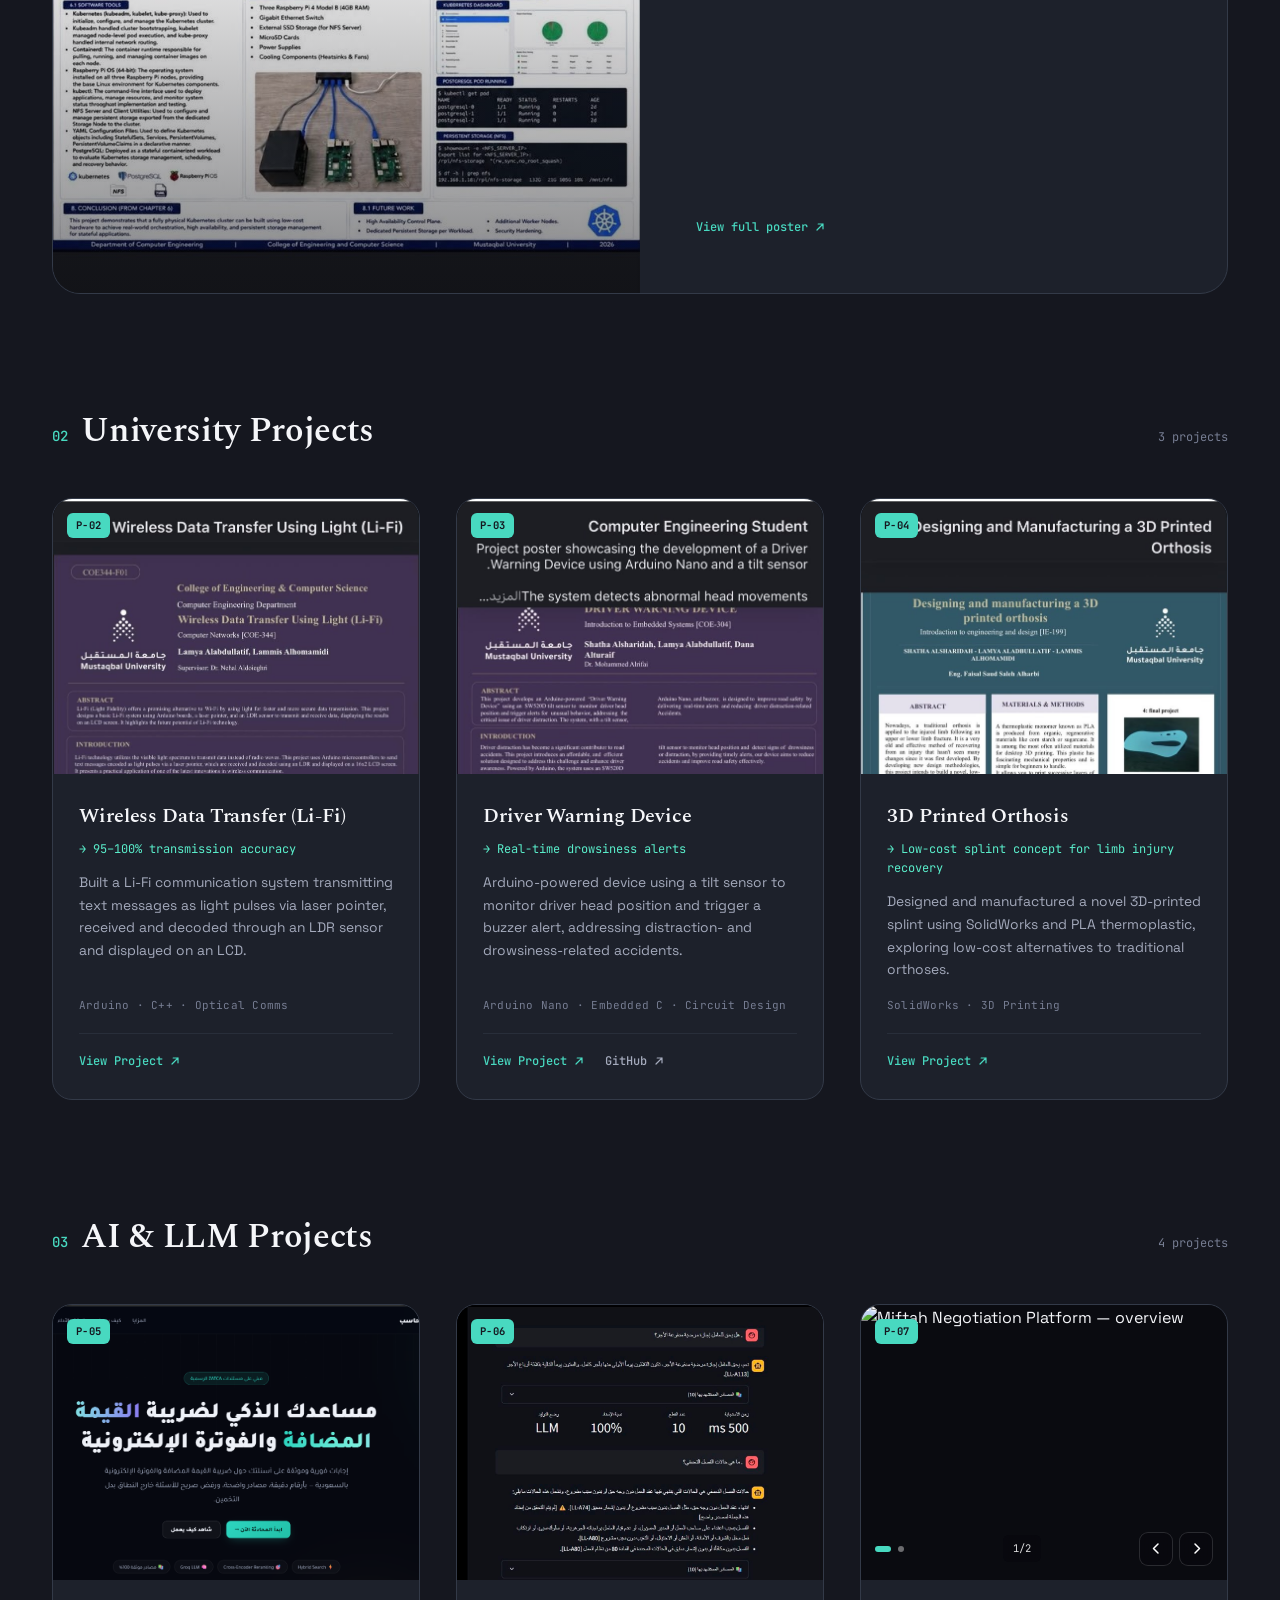
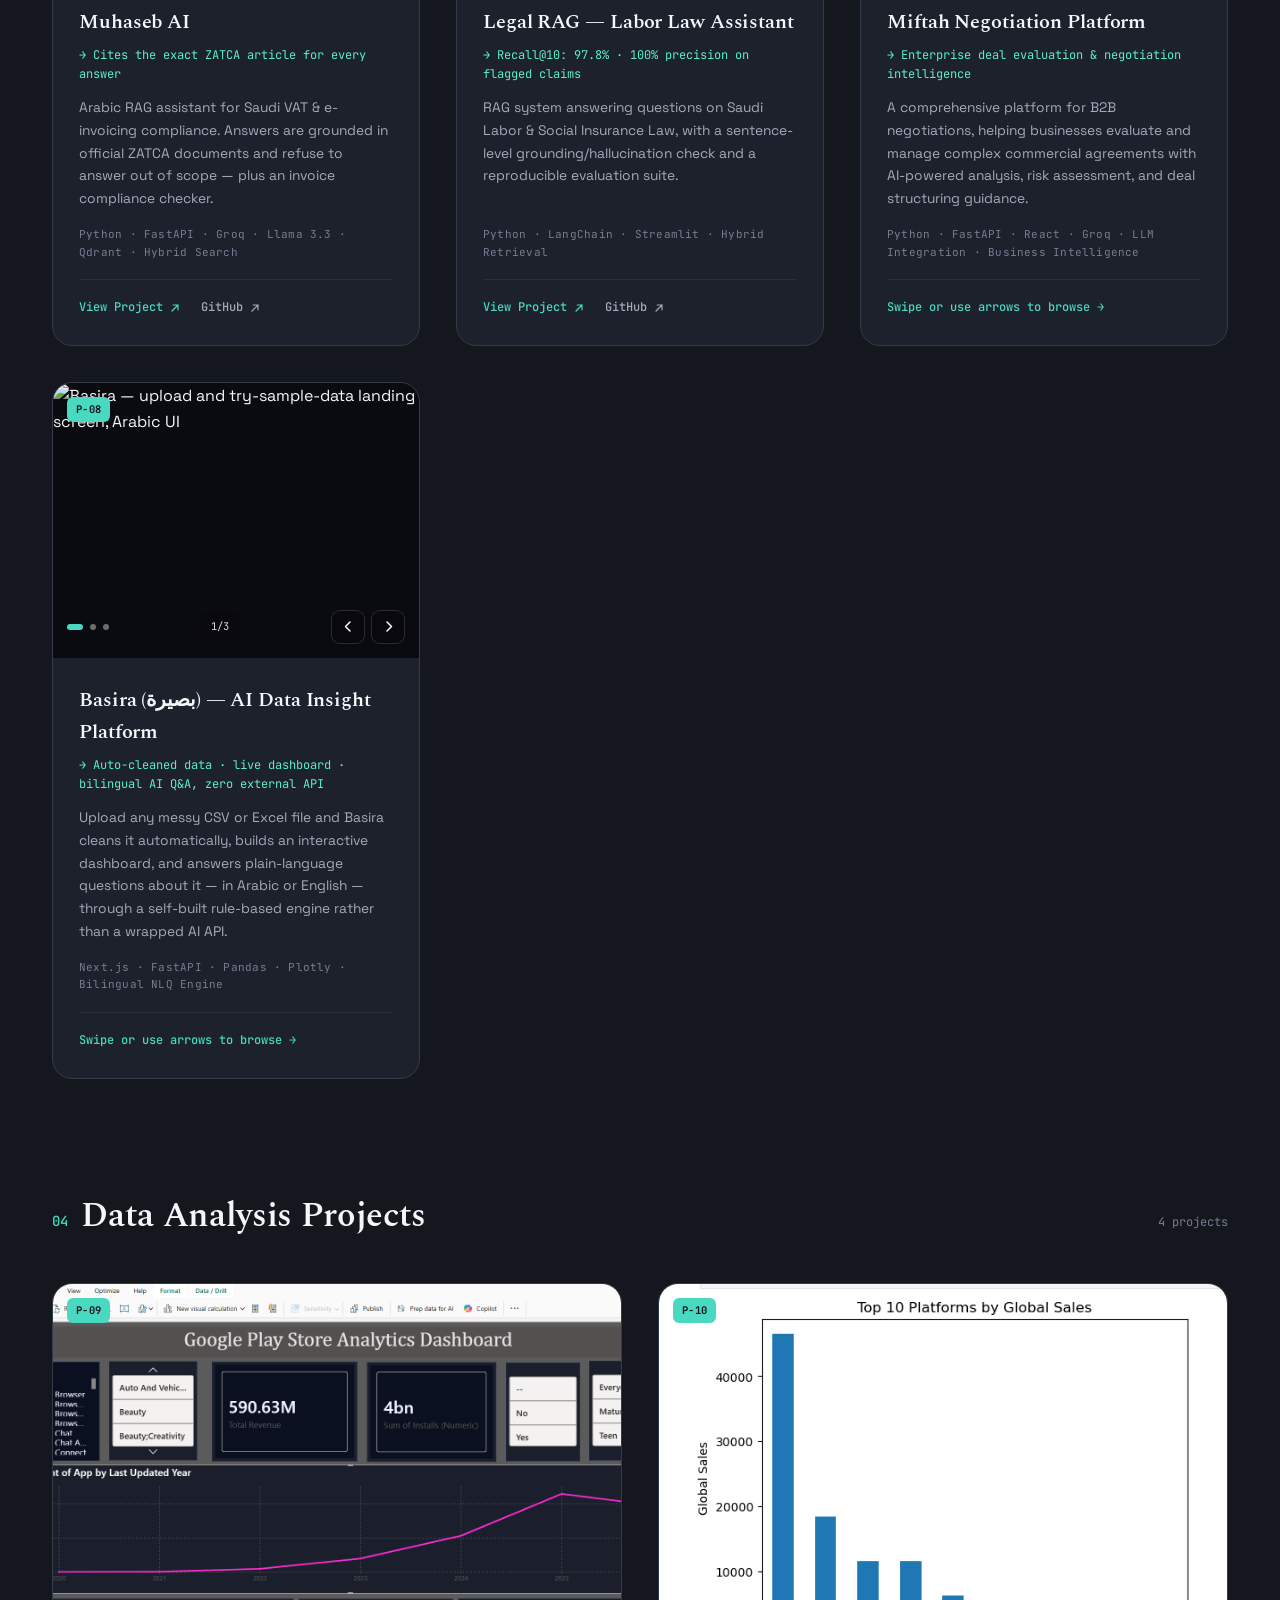
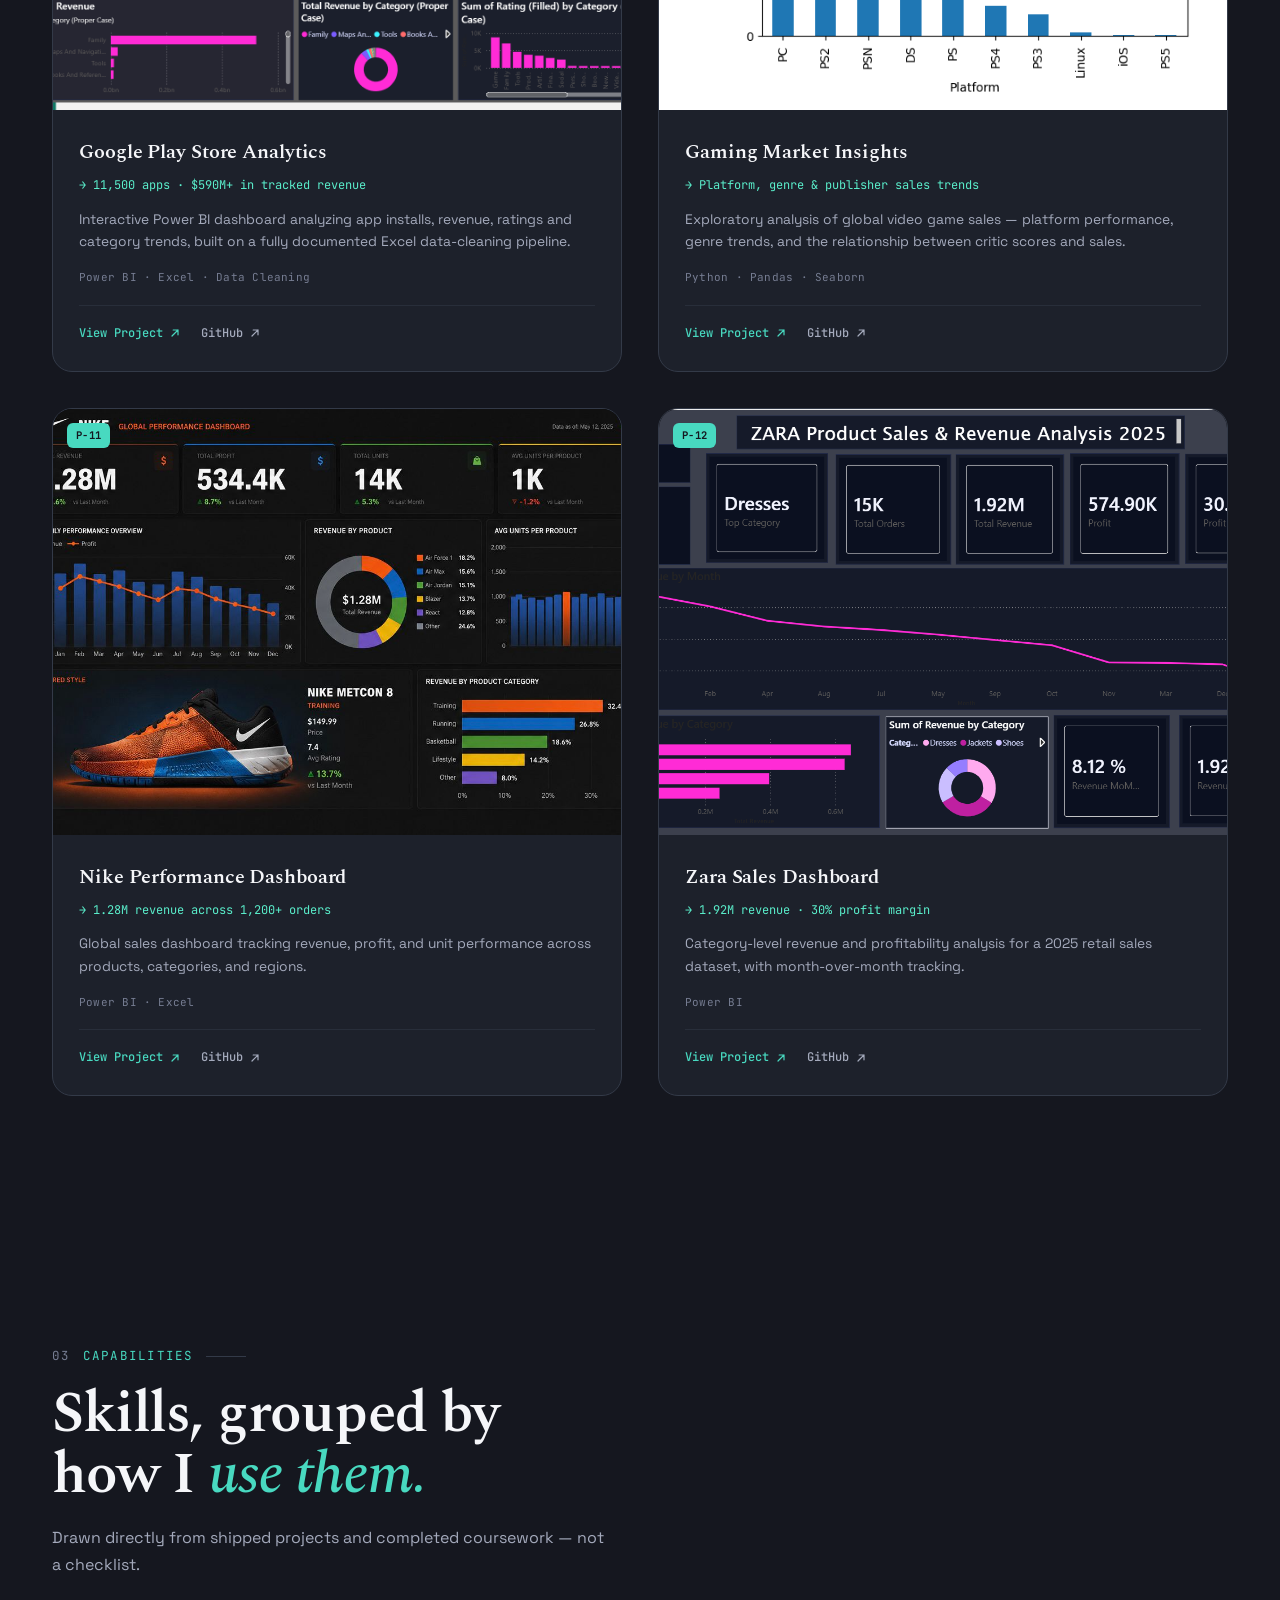
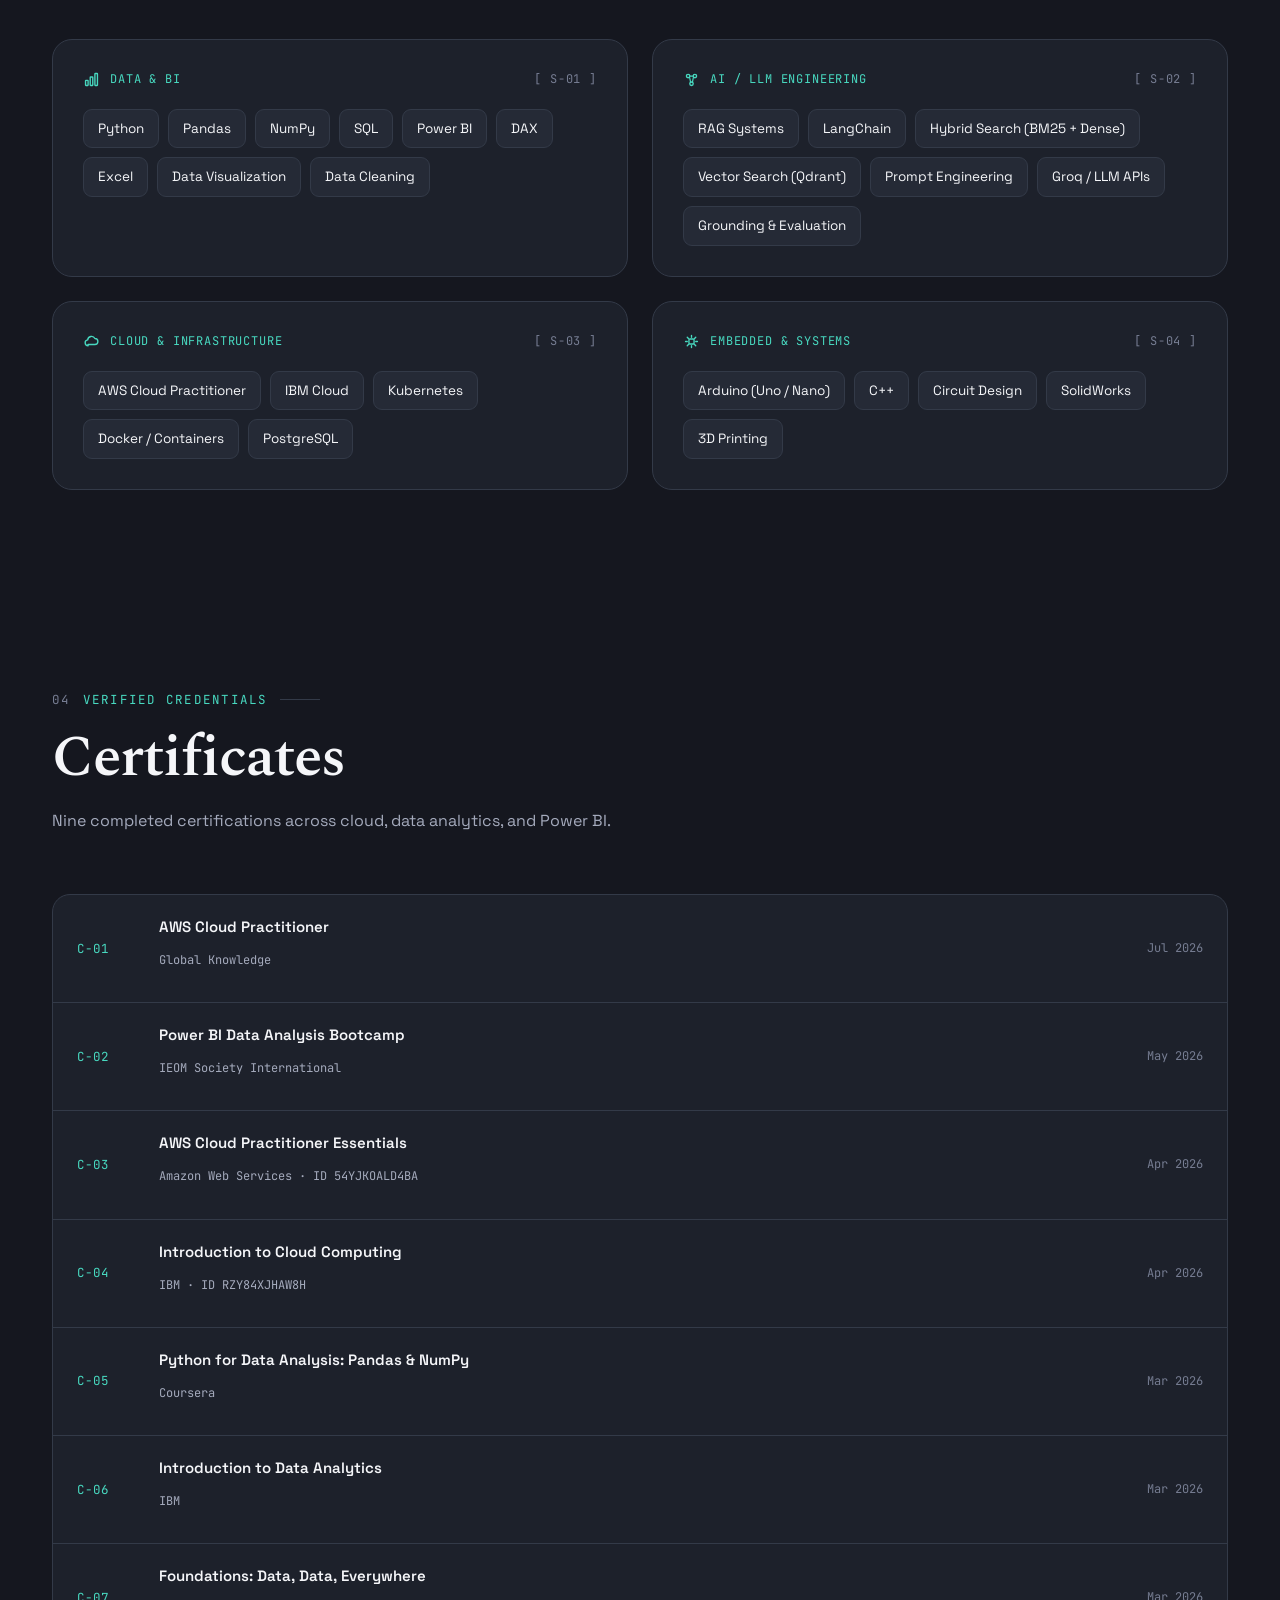
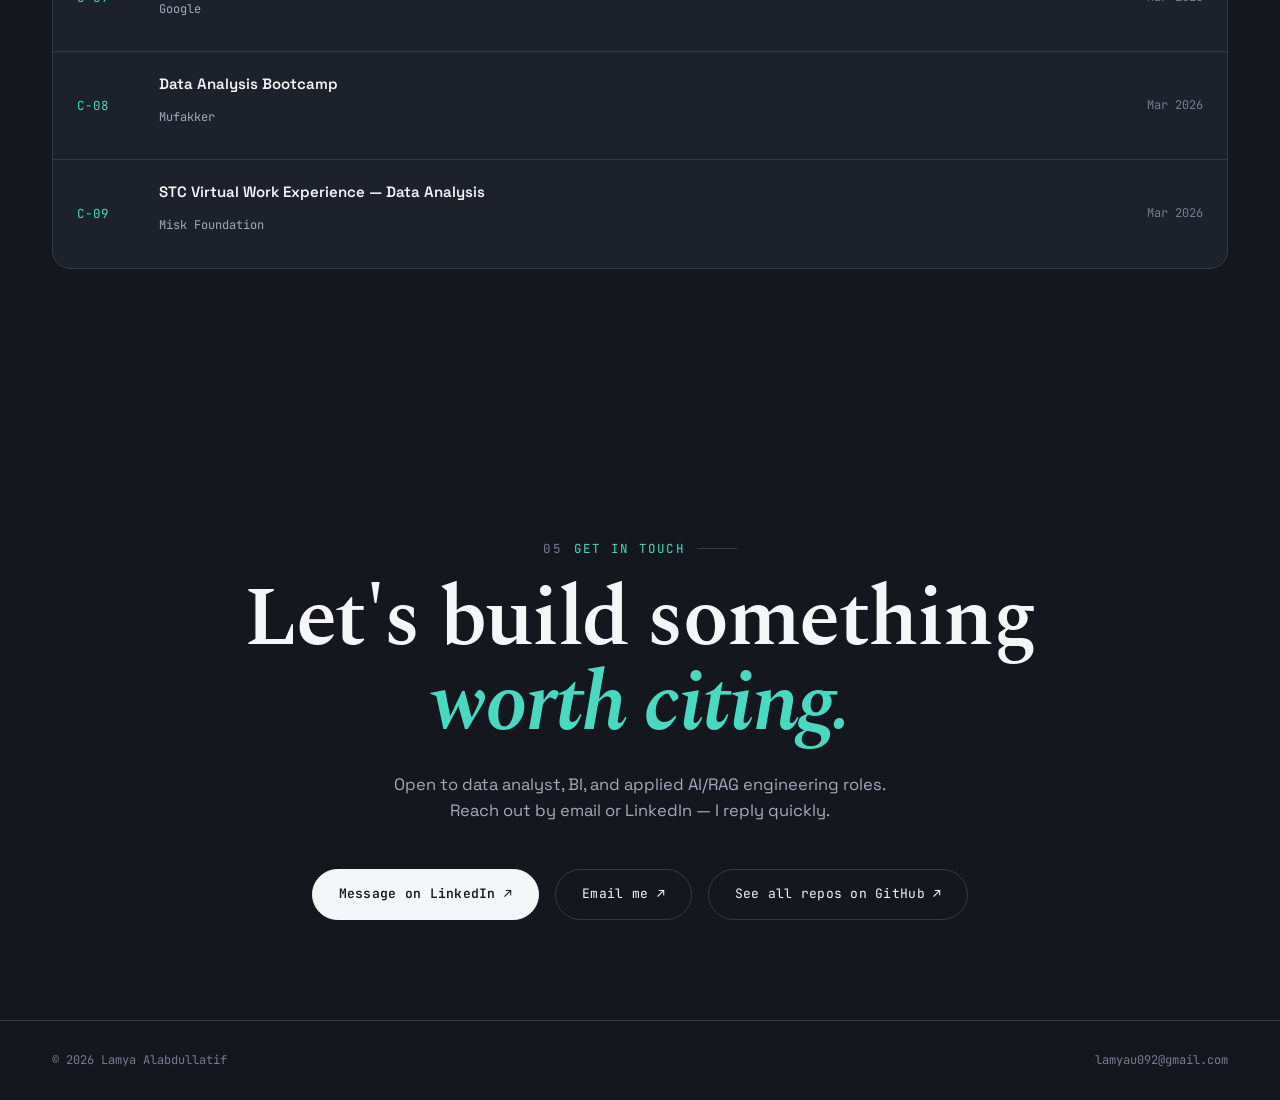
==== commit 735d9780: "Add files via upload" ====
--- a/index.html
+++ b/index.html
@@ -8,503 +8,560 @@
 <link rel="icon" href="assets/monogram.jpeg">
 <link rel="preconnect" href="https://fonts.googleapis.com">
 <link rel="preconnect" href="https://fonts.gstatic.com" crossorigin>
-<link href="https://fonts.googleapis.com/css2?family=Fraunces:ital,opsz,wght@0,9..144,400;0,9..144,500;0,9..144,600;1,9..144,500&family=IBM+Plex+Mono:wght@400;500;600&family=IBM+Plex+Sans:wght@400;500;600&family=IBM+Plex+Sans+Arabic:wght@400;500;600;700&display=swap" rel="stylesheet">
+<link href="https://fonts.googleapis.com/css2?family=Spectral:ital,wght@0,400;0,500;0,600;0,700;0,800;1,400;1,500;1,600&family=Space+Grotesk:wght@400;500;600;700&family=JetBrains+Mono:wght@400;500;600&display=swap" rel="stylesheet">
 <style>
   :root{
-    --bg:#0b0d14;
-    --bg-2:#10131c;
-    --surface:#161a26;
-    --surface-2:#1d2233;
-    --line:#2a2f42;
-    --line-soft:#232838;
-    --text:#eef0f8;
-    --muted:#9298b0;
-    --muted-2:#666c85;
-    --accent:#8b90f5;
-    --accent-strong:#a5aaf8;
-    --accent-soft:rgba(139,144,245,.14);
-    --accent-text:#0b0d14;
-    --teal:#3fceb0;
-    --teal-soft:rgba(63,206,176,.14);
-    --serif:'Fraunces', 'Iowan Old Style', Georgia, serif;
-    --mono:'IBM Plex Mono', 'SFMono-Regular', Menlo, monospace;
-    --sans:'IBM Plex Sans', -apple-system, 'Segoe UI', sans-serif;
-    --arabic:'IBM Plex Sans Arabic', 'Segoe UI', Tahoma, sans-serif;
-    --maxw:1160px;
-    --ease:cubic-bezier(.22,.85,.32,1);
+    --bg:#15171f;
+    --bg-2:#181b24;
+    --surface:#1d212b;
+    --surface-2:#252a36;
+    --surface-3:#2d3240;
+    --line:#333a48;
+    --line-soft:#282e3a;
+    --text:#f5f6f9;
+    --muted:#a4aabc;
+    --muted-2:#767d92;
+    --accent:#9d8fff;
+    --accent-2:#48d9c0;
+    --accent-soft:rgba(157,143,255,.16);
+    --accent-text:#12131a;
+    --pink:#ff86ac;
+    --mint:#5aeecb;
+    --name-color:#f5eedc;
+    --serif:'Spectral', 'Iowan Old Style', Georgia, serif;
+    --mono:'JetBrains Mono', 'SFMono-Regular', Menlo, monospace;
+    --sans:'Space Grotesk', -apple-system, 'Segoe UI', sans-serif;
+    --maxw:1240px;
+    --ease:cubic-bezier(.16,.84,.2,1);
+    --ease-2:cubic-bezier(.65,0,.35,1);
   }
   *{box-sizing:border-box;}
   html{scroll-behavior:smooth;}
+  ::selection{background:var(--accent);color:var(--accent-text);}
   body{
     margin:0;
-    background:
-      radial-gradient(ellipse 900px 500px at 12% -8%, rgba(139,144,245,.16), transparent 60%),
-      radial-gradient(ellipse 800px 500px at 88% 8%, rgba(63,206,176,.12), transparent 55%),
-      linear-gradient(150deg, #1b1830 0%, #16151f 42%, #10201d 100%);
-    background-attachment:fixed;
+    background:var(--bg);
     color:var(--text);
     font-family:var(--sans);
     line-height:1.6;
     -webkit-font-smoothing:antialiased;
+    overflow-x:hidden;
+    cursor:default;
   }
   img{max-width:100%;display:block;}
   a{color:inherit;}
-  .wrap{max-width:var(--maxw);margin:0 auto;padding:0 28px;}
+  button{font-family:inherit;}
+  .wrap{max-width:var(--maxw);margin:0 auto;padding:0 32px;}
   @media (max-width:640px){ .wrap{padding:0 20px;} }
 
-  /* ---------- eyebrow / tag chrome ---------- */
+  /* ---------- noise overlay ---------- */
+  .noise{
+    position:fixed;inset:0;pointer-events:none;z-index:200;opacity:.035;mix-blend-mode:overlay;
+  }
+
+  /* ---------- scroll progress ---------- */
+  .progress-bar{
+    position:fixed;top:0;left:0;height:2px;
+    background:linear-gradient(90deg,var(--accent),var(--accent-2));
+    width:0%;z-index:300;transition:width .1s linear;
+  }
+
+  /* ---------- custom cursor ---------- */
+  .cursor-dot{
+    position:fixed;top:0;left:0;width:8px;height:8px;border-radius:50%;
+    background:var(--accent-2);pointer-events:none;z-index:999;
+    transform:translate(-50%,-50%);
+    transition:transform .15s var(--ease), opacity .2s;
+    mix-blend-mode:difference;
+    opacity:0;
+  }
+  .cursor-ring{
+    position:fixed;top:0;left:0;width:34px;height:34px;border-radius:50%;
+    border:1px solid rgba(242,243,246,.4);pointer-events:none;z-index:998;
+    transform:translate(-50%,-50%);
+    transition:transform .35s var(--ease), width .25s var(--ease), height .25s var(--ease), opacity .2s, border-color .25s;
+    opacity:0;
+  }
+  .cursor-ring.big{width:64px;height:64px;border-color:var(--accent);}
+  @media (hover:none), (pointer:coarse){
+    .cursor-dot,.cursor-ring{display:none;}
+  }
+
+  /* ---------- eyebrow ---------- */
   .eyebrow{
     font-family:var(--mono);
     font-size:12.5px;
-    letter-spacing:.09em;
+    letter-spacing:.1em;
     text-transform:uppercase;
-    color:var(--accent);
+    color:var(--accent-2);
     display:flex;
     align-items:center;
-    gap:10px;
-    margin-bottom:14px;
-  }
-  .eyebrow::before{
-    content:"";
-    width:7px;height:7px;border-radius:50%;
-    background:var(--accent);
-    box-shadow:0 0 0 3px var(--accent-soft);
-    flex:none;
-  }
-  .tag{
-    font-family:var(--mono);
-    font-size:11.5px;
-    color:var(--muted);
-    letter-spacing:.03em;
+    gap:12px;
+    margin-bottom:18px;
+  }
+  .eyebrow .idx{color:var(--muted-2);}
+  .eyebrow::after{
+    content:"";flex:0 0 40px;height:1px;background:var(--line);
   }
 
   /* ---------- nav ---------- */
   header.nav{
-    position:sticky;top:0;z-index:50;
-    background:rgba(11,13,20,.82);
-    backdrop-filter:blur(10px);
+    position:fixed;top:0;left:0;right:0;z-index:100;
+    padding:22px 0;
+    transition:padding .3s var(--ease), background .3s var(--ease), border-color .3s var(--ease);
+  }
+  header.nav.scrolled{
+    padding:14px 0;
+    background:rgba(8,9,13,.72);
+    backdrop-filter:blur(14px);
     border-bottom:1px solid var(--line);
   }
   .nav-inner{
-    max-width:var(--maxw);margin:0 auto;padding:14px 28px;
+    max-width:var(--maxw);margin:0 auto;padding:0 32px;
     display:flex;align-items:center;justify-content:space-between;
   }
+  @media (max-width:640px){ .nav-inner{padding:0 20px;} }
   .nav-mark{
     display:flex;align-items:center;gap:10px;
-    font-family:var(--serif);font-size:19px;font-weight:600;
-    text-decoration:none;
-  }
-  .nav-mark img{width:30px;height:30px;border-radius:7px;object-fit:cover;}
-  .nav-mark-svg{width:30px;height:30px;flex-shrink:0;}
-  .nav-links{display:flex;gap:26px;font-family:var(--mono);font-size:13px;}
-  .nav-links a{position:relative;text-decoration:none;color:var(--muted);transition:color .15s;padding-bottom:3px;}
+    font-family:var(--serif);font-size:20px;font-weight:600;
+    text-decoration:none;letter-spacing:-.01em;
+    z-index:110;position:relative;
+  }
+  .nav-mark-dot{width:8px;height:8px;border-radius:50%;background:var(--accent-2);flex:none;}
+  .nav-links{display:flex;align-items:center;gap:34px;font-family:var(--mono);font-size:12.5px;}
+  .nav-links a{
+    position:relative;text-decoration:none;color:var(--muted);transition:color .2s;
+    letter-spacing:.02em;
+  }
   .nav-links a::after{
-    content:"";position:absolute;left:0;right:100%;bottom:0;height:1px;
-    background:var(--accent);transition:right .25s var(--ease);
-  }
-  .nav-links a:hover{color:var(--accent);}
+    content:"";position:absolute;left:0;right:100%;bottom:-4px;height:1px;
+    background:var(--accent-2);transition:right .3s var(--ease);
+  }
+  .nav-links a:hover{color:var(--text);}
   .nav-links a:hover::after{right:0;}
-  @media (max-width:640px){ .nav-links{display:none;} }
+  .nav-cta{
+    font-family:var(--mono);font-size:12px;color:var(--bg);
+    background:var(--accent-2);padding:9px 18px;border-radius:100px;
+    text-decoration:none;font-weight:600;letter-spacing:.02em;
+    transition:transform .25s var(--ease), box-shadow .25s var(--ease);
+  }
+  .nav-cta:hover{transform:translateY(-2px);box-shadow:0 10px 24px -10px rgba(72,217,192,.5);}
+  @media (max-width:860px){ .nav-links{display:none;} }
+
+  /* mobile menu toggle */
+  .nav-burger{
+    display:none;flex-direction:column;gap:5px;
+    width:26px;background:none;border:none;cursor:pointer;padding:6px;z-index:110;position:relative;
+  }
+  .nav-burger span{width:100%;height:1.5px;background:var(--text);transition:transform .3s var(--ease), opacity .3s;}
+  @media (max-width:860px){ .nav-burger{display:flex;} }
+  .nav-burger.open span:nth-child(1){transform:translateY(6.5px) rotate(45deg);}
+  .nav-burger.open span:nth-child(2){opacity:0;}
+  .nav-burger.open span:nth-child(3){transform:translateY(-6.5px) rotate(-45deg);}
+
+  .mobile-menu{
+    position:fixed;inset:0;background:var(--bg);z-index:105;
+    display:flex;flex-direction:column;align-items:center;justify-content:center;gap:28px;
+    opacity:0;pointer-events:none;transition:opacity .35s var(--ease);
+  }
+  .mobile-menu.open{opacity:1;pointer-events:auto;}
+  .mobile-menu a{
+    font-family:var(--serif);font-size:32px;text-decoration:none;color:var(--text);
+    font-weight:500;
+  }
+  .mobile-menu a:hover{color:var(--accent-2);}
 
   /* ---------- hero ---------- */
   .hero{
-    padding:96px 0 80px;
+    min-height:100vh;
+    display:flex;flex-direction:column;justify-content:center;
     position:relative;
+    padding:140px 0 60px;
     overflow:hidden;
   }
-  .hero::before{
-    content:"";
-    position:absolute; inset:-30% -10% auto -10%; height:640px;
-    background:radial-gradient(ellipse 520px 420px at 22% 10%, rgba(91,95,238,.20), transparent 65%),
-               radial-gradient(ellipse 460px 380px at 82% 0%, rgba(15,158,131,.16), transparent 60%),
-               radial-gradient(ellipse 380px 320px at 55% 35%, rgba(91,95,238,.10), transparent 65%);
-    filter:blur(2px);
-    pointer-events:none;
-  }
-  .hero::after{
-    content:"";
-    position:absolute; inset:0;
-    background-image:radial-gradient(circle, rgba(255,255,255,.06) 1px, transparent 1px);
-    background-size:26px 26px;
-    -webkit-mask-image:radial-gradient(ellipse 70% 60% at 30% 10%, black 0%, transparent 75%);
-    mask-image:radial-gradient(ellipse 70% 60% at 30% 10%, black 0%, transparent 75%);
-    pointer-events:none;
-  }
-  .hero-grid{
-    position:relative;
-    max-width:700px;
-  }
-
-  .status-chip{
-    display:inline-flex;align-items:center;gap:8px;
-    font-family:var(--mono);font-size:12px;color:var(--teal);
-    background:var(--teal-soft);
-    border:1px solid rgba(89,184,146,.35);
-    padding:6px 12px;border-radius:100px;
-    margin-bottom:26px;
-  }
-  .status-chip .dot{width:6px;height:6px;border-radius:50%;background:var(--teal);
-    box-shadow:0 0 0 0 rgba(89,184,146,.6); animation:pulse 2.2s infinite;}
-  @keyframes pulse{
-    0%{box-shadow:0 0 0 0 rgba(89,184,146,.5);}
-    70%{box-shadow:0 0 0 7px rgba(89,184,146,0);}
-    100%{box-shadow:0 0 0 0 rgba(89,184,146,0);}
-  }
-
+  .hero-glow{
+    position:absolute;inset:-10% -10% auto -10%;height:700px;
+    background:
+      radial-gradient(ellipse 600px 400px at 20% 10%, rgba(143,125,255,.16), transparent 60%),
+      radial-gradient(ellipse 500px 400px at 85% 20%, rgba(72,217,192,.08), transparent 55%),
+      radial-gradient(ellipse 400px 300px at 60% 60%, rgba(255,111,156,.06), transparent 60%);
+    pointer-events:none;filter:blur(10px);
+  }
+  .hero-inner{position:relative;}
+
+  .hero-name-wrap{overflow:hidden;}
   h1.hero-name{
     font-family:var(--serif);
     font-weight:600;
-    font-size:clamp(38px, 5.6vw, 64px);
-    line-height:1.06;
-    margin:0 0 4px;
-    letter-spacing:-.015em;
-    background:linear-gradient(100deg, var(--text) 40%, var(--accent-strong) 105%);
-    -webkit-background-clip:text; background-clip:text; color:transparent;
-  }
-  .hero-underline{
-    width:64px;height:4px;border-radius:3px;margin:14px 0 22px;
-    background:linear-gradient(90deg, var(--accent), var(--teal));
-  }
-  .hero-role{
-    font-family:var(--mono);
-    font-size:14px;
-    color:var(--accent);
-    letter-spacing:.05em;
-    text-transform:uppercase;
-    margin:0 0 22px;
-  }
-  .hero-role-en{
-    font-family:var(--serif);
-    font-size:clamp(20px, 2.4vw, 26px);
-    font-weight:500;
-    font-style:italic;
-    text-transform:none;
-    letter-spacing:0;
-    color:var(--accent-strong);
-    margin:0 0 6px;
-  }
-  .hero-social{display:flex;flex-wrap:wrap;gap:22px;margin:22px 0 0;}
+    font-size:clamp(52px, 11vw, 142px);
+    line-height:1;
+    margin:0;
+    letter-spacing:-.02em;
+    white-space:nowrap;
+    color:var(--name-color);
+    transform:translateY(110%);
+    animation:riseName 1s var(--ease-2) .15s forwards;
+  }
+  @media (max-width:760px){ h1.hero-name{white-space:normal;font-size:clamp(40px,13vw,72px);} }
+  h1.hero-name em{
+    font-style:normal;font-weight:600;
+    color:var(--name-color);
+  }
+  @keyframes riseName{ to{transform:translateY(0);} }
+
+  .hero-actions{
+    display:flex;flex-wrap:wrap;gap:14px;align-items:center;
+    margin:56px 0 0;
+    opacity:0;animation:rise .8s var(--ease) .5s forwards;
+  }
+  .btn{
+    font-family:var(--mono);font-size:13px;letter-spacing:.02em;
+    padding:14px 26px;border-radius:100px;
+    text-decoration:none;
+    display:inline-flex;align-items:center;gap:9px;
+    border:1px solid var(--line);
+    transition:transform .3s var(--ease), border-color .3s var(--ease), background .3s var(--ease), box-shadow .3s var(--ease);
+    background:transparent;cursor:pointer;
+  }
+  .btn:hover{transform:translateY(-3px);}
+  .btn-primary{background:var(--text);color:var(--bg);border-color:var(--text);font-weight:600;}
+  .btn-primary:hover{background:var(--accent-2);border-color:var(--accent-2);box-shadow:0 14px 30px -12px rgba(72,217,192,.4);}
+  .btn-ghost{color:var(--text);}
+  .btn-ghost:hover{border-color:var(--accent);color:var(--accent);}
+  .btn svg{width:15px;height:15px;transition:transform .25s var(--ease);}
+  .btn:hover svg{transform:translate(3px,-3px);}
+
+  .hero-social{
+    display:flex;gap:20px;margin-top:44px;
+    opacity:0;animation:rise .8s var(--ease) .65s forwards;
+  }
   .hero-social a{
     display:inline-flex;align-items:center;gap:7px;
-    font-family:var(--mono);font-size:13px;color:var(--muted);
-    text-decoration:none;transition:color .18s var(--ease);
-  }
-  .hero-social a:hover{color:var(--accent-strong);}
-  .hero-social svg{width:17px;height:17px;flex-shrink:0;}
-
-  .hero-cta{display:flex;flex-wrap:wrap;gap:12px;margin-bottom:34px;}
-  .btn{
-    font-family:var(--mono);font-size:13px;letter-spacing:.02em;
-    padding:11px 20px;border-radius:10px;
-    text-decoration:none;
-    display:inline-flex;align-items:center;gap:8px;
-    border:1px solid var(--line);
-    transition:transform .2s var(--ease), border-color .2s var(--ease), background .2s var(--ease), box-shadow .2s var(--ease);
-  }
-  .btn:hover{transform:translateY(-2px);box-shadow:0 10px 24px -12px rgba(0,0,0,.5);}
-  .btn-primary{background:linear-gradient(135deg, var(--accent) 0%, var(--accent-strong) 100%);color:var(--accent-text);border-color:transparent;font-weight:600;box-shadow:0 8px 20px -8px rgba(91,95,238,.55);}
-  .btn-primary:hover{background:linear-gradient(135deg, var(--accent-strong) 0%, var(--accent) 100%);box-shadow:0 14px 28px -10px rgba(91,95,238,.6);}
-  .btn-ghost{color:var(--text);}
-  .btn-ghost:hover{border-color:var(--accent);color:var(--accent);}
-
-  /* ---------- capability strip ---------- */
-  .strip{
+    font-family:var(--mono);font-size:12.5px;color:var(--muted-2);
+    text-decoration:none;transition:color .2s;
+  }
+  .hero-social a:hover{color:var(--accent-2);}
+  .hero-social svg{width:15px;height:15px;}
+
+  @keyframes rise{ from{opacity:0;transform:translateY(16px);} to{opacity:1;transform:translateY(0);} }
+
+  .scroll-cue{
+    position:absolute;bottom:8px;left:32px;
+    display:flex;align-items:center;gap:10px;
+    font-family:var(--mono);font-size:11px;color:var(--muted-2);
+    letter-spacing:.08em;text-transform:uppercase;
+    opacity:0;animation:rise .8s var(--ease) 1s forwards;
+  }
+  @media (max-width:640px){ .scroll-cue{left:20px;} }
+  .scroll-cue .line{width:1px;height:34px;background:linear-gradient(var(--muted-2),transparent);
+    animation:cueMove 2s ease-in-out infinite;}
+  @keyframes cueMove{0%,100%{transform:scaleY(1);opacity:.6;}50%{transform:scaleY(.5);opacity:1;}}
+
+  /* marquee strip */
+  .marquee{
     border-top:1px solid var(--line);
     border-bottom:1px solid var(--line);
+    padding:18px 0;overflow:hidden;white-space:nowrap;
     background:var(--surface);
-    padding:20px 0;
-    overflow:hidden;
-  }
-  .strip-track{
-    display:flex;gap:10px;flex-wrap:wrap;
-    font-family:var(--mono);font-size:12.5px;
-    justify-content:center;
-  }
-  .strip-item{
-    display:flex;align-items:center;gap:8px;
-    padding:8px 15px;border:1px solid var(--line);border-radius:100px;
-    color:var(--muted);
-    transition:border-color .2s var(--ease), color .2s var(--ease), transform .2s var(--ease), background .2s var(--ease);
-  }
-  .strip-item:hover{border-color:var(--accent);color:var(--text);transform:translateY(-1px);background:var(--accent-soft);}
-  .strip-item svg{width:14px;height:14px;color:var(--teal);flex:none;}
-
-  /* ---------- sections ---------- */
-  section{padding:96px 0;}
-  section.tight{padding:72px 0;}
-  .section-head{margin-bottom:44px;max-width:640px;}
+  }
+  .marquee-track{display:inline-flex;animation:marquee 32s linear infinite;}
+  .marquee-track span{
+    font-family:var(--mono);font-size:13px;color:var(--muted);
+    padding:0 26px;display:inline-flex;align-items:center;gap:26px;
+    text-transform:uppercase;letter-spacing:.06em;
+  }
+  .marquee-track span::after{content:"—";color:var(--accent-2);}
+  @keyframes marquee{ from{transform:translateX(0);} to{transform:translateX(-50%);} }
+  @media (prefers-reduced-motion:reduce){ .marquee-track{animation:none;} }
+
+  /* ---------- sections generic ---------- */
+  section{padding:150px 0;position:relative;}
+  section.tight{padding:100px 0;}
+  @media (max-width:760px){ section{padding:100px 0;} section.tight{padding:72px 0;} }
+  .section-head{margin-bottom:60px;max-width:720px;}
   .section-title{
     font-family:var(--serif);
-    font-size:clamp(28px,3.4vw,38px);
+    font-size:clamp(34px,4.6vw,58px);
     font-weight:600;
+    margin:0;
+    letter-spacing:-.02em;
+    line-height:1.05;
+  }
+  .section-title em{font-style:italic;color:var(--accent-2);font-weight:500;}
+  .section-sub{color:var(--muted);font-size:16px;margin:18px 0 0;max-width:56ch;line-height:1.7;}
+
+  /* ---------- about ---------- */
+  .about-grid{
+    display:grid;grid-template-columns:1.4fr .9fr;gap:70px;
+    align-items:start;
+  }
+  @media (max-width:860px){ .about-grid{grid-template-columns:1fr;gap:44px;} }
+  .about-lead{
+    font-family:var(--serif);font-weight:400;font-size:clamp(22px,2.6vw,30px);
+    line-height:1.5;color:var(--text);margin:0;letter-spacing:-.005em;
+  }
+  .about-lead .hl{color:var(--accent-2);font-style:italic;}
+  .about-facts{display:flex;flex-direction:column;gap:0;}
+  .about-fact{
+    padding:20px 0;border-top:1px solid var(--line);
+    display:flex;flex-direction:column;gap:6px;
+  }
+  .about-fact:last-child{border-bottom:1px solid var(--line);}
+  .about-fact .fact-label{
+    font-family:var(--mono);font-size:10.5px;color:var(--muted-2);
+    text-transform:uppercase;letter-spacing:.08em;
+  }
+  .about-fact .fact-value{font-size:14.5px;color:var(--text);line-height:1.55;}
+
+  /* ---------- work section labels ---------- */
+  .track-header{
+    display:flex;align-items:baseline;justify-content:space-between;gap:20px;
+    margin:110px 0 40px;
+  }
+  .track-header:first-of-type{margin-top:0;}
+  .track-title{
+    font-family:var(--serif);font-size:clamp(24px,2.8vw,34px);font-weight:600;
+    margin:0;letter-spacing:-.01em;display:flex;align-items:baseline;gap:14px;
+  }
+  .track-title .track-n{font-family:var(--mono);font-size:14px;color:var(--accent-2);font-weight:500;}
+  .track-count{font-family:var(--mono);font-size:12px;color:var(--muted-2);white-space:nowrap;}
+
+  /* featured graduation project */
+  .feature-project{
+    display:grid;grid-template-columns:1fr 1fr;gap:0;
+    background:var(--surface);
+    border:1px solid var(--line);
+    border-radius:28px;
+    overflow:hidden;
+    position:relative;
+  }
+  @media (max-width:860px){ .feature-project{grid-template-columns:1fr;} }
+  .feature-media{
+    position:relative;min-height:460px;overflow:hidden;cursor:zoom-in;
+  }
+  .feature-media img{width:100%;height:100%;object-fit:cover;object-position:top;
+    transition:transform .8s var(--ease);}
+  .feature-project:hover .feature-media img{transform:scale(1.04);}
+  .feature-media::after{
+    content:"";position:absolute;inset:0;
+    background:linear-gradient(180deg, transparent 60%, rgba(8,9,13,.5));
+    pointer-events:none;
+  }
+  @media (max-width:860px){ .feature-media{min-height:280px;} }
+  .feature-body{padding:56px 56px;display:flex;flex-direction:column;justify-content:center;}
+  @media (max-width:640px){ .feature-body{padding:36px 26px 42px;} }
+  .feature-badge{
+    display:inline-flex;align-items:center;gap:8px;width:fit-content;
+    font-family:var(--mono);font-size:11.5px;letter-spacing:.06em;color:var(--accent-2);
+    background:rgba(72,217,192,.08);border:1px solid rgba(72,217,192,.3);
+    padding:7px 14px;border-radius:999px;margin-bottom:24px;text-transform:uppercase;
+  }
+  .feature-title{font-family:var(--serif);font-weight:600;font-size:clamp(26px,3vw,40px);margin:0 0 14px;letter-spacing:-.01em;}
+  .feature-stat{font-family:var(--mono);font-size:13.5px;color:var(--mint);margin:0 0 18px;}
+  .feature-desc{color:var(--muted);font-size:15.5px;line-height:1.75;margin:0 0 26px;}
+  .feature-tech{display:flex;flex-wrap:wrap;gap:8px;margin-bottom:30px;}
+  .tech-pill{
+    font-family:var(--mono);font-size:11.5px;color:var(--muted);
+    border:1px solid var(--line);padding:6px 12px;border-radius:100px;
+  }
+
+  /* project grid */
+  .grid{display:grid;grid-template-columns:repeat(3,1fr);gap:36px;}
+  @media (max-width:980px){ .grid{grid-template-columns:repeat(2,1fr);} }
+  @media (max-width:680px){ .grid{grid-template-columns:1fr;gap:40px;} }
+  .grid.grid-2{grid-template-columns:repeat(2,1fr);}
+  @media (max-width:680px){ .grid.grid-2{grid-template-columns:1fr;} }
+
+  .card{
+    background:var(--surface);
+    border:1px solid var(--line);
+    border-radius:20px;
+    overflow:hidden;
+    display:flex;flex-direction:column;
+    transition:transform .4s var(--ease), border-color .4s var(--ease), box-shadow .4s var(--ease);
+  }
+  .card:hover{transform:translateY(-6px);border-color:#333a4a;box-shadow:0 30px 60px -30px rgba(0,0,0,.6);}
+  .card-media{
+    position:relative;aspect-ratio:4/3;overflow:hidden;background:#0a0b10;
+    cursor:zoom-in;
+  }
+  .card-media img{width:100%;height:100%;object-fit:cover;object-position:top;transition:transform .6s var(--ease);}
+  .card:hover .card-media img{transform:scale(1.06);}
+  .card-tag{
+    position:absolute;top:14px;left:14px;
+    font-family:var(--mono);font-size:10.5px;color:var(--bg);
+    background:var(--accent-2);
+    padding:4px 9px;border-radius:6px;font-weight:700;letter-spacing:.03em;
+    z-index:3;
+  }
+  .card-body{padding:26px 26px 28px;display:flex;flex-direction:column;flex:1;}
+  .card-title{font-family:var(--serif);font-weight:600;font-size:20px;margin:0 0 8px;letter-spacing:-.005em;}
+  .card-stat{
+    font-family:var(--mono);font-size:12px;color:var(--mint);
     margin:0 0 12px;
-    letter-spacing:-.01em;
-    position:relative;
-    padding-left:20px;
-    border-left:4px solid var(--accent);
-  }
-  .section-sub{color:var(--muted);font-size:15.5px;margin:0;}
-
-  /* ---------- about: dark luxurious spotlight card ---------- */
-  .about-card{
-    position:relative;
-    overflow:hidden;
-    background:
-      radial-gradient(ellipse 520px 340px at 88% -10%, rgba(139,147,240,.35), transparent 60%),
-      radial-gradient(ellipse 460px 320px at 8% 110%, rgba(15,158,131,.28), transparent 55%),
-      linear-gradient(155deg, #12142a 0%, #191b34 45%, #10141f 100%);
-    border:1px solid rgba(255,255,255,.08);
-    border-radius:26px;
-    padding:52px 52px 48px;
-    box-shadow:0 40px 80px -36px rgba(20,22,45,.55);
-  }
-  @media (max-width:640px){ .about-card{padding:34px 26px 32px;} }
-  .about-heading{
-    font-family:var(--serif);
-    font-weight:600;
-    font-size:clamp(42px,6vw,64px);
-    letter-spacing:-.015em;
-    margin:0 0 28px;
-    color:#f5f6fb;
-    position:relative;
-  }
-  .about-grid{
-    position:relative;
-    display:grid;grid-template-columns:1.3fr .95fr;gap:52px;
-    align-items:start;
-  }
-  @media (max-width:800px){ .about-grid{grid-template-columns:1fr;gap:30px;} }
-  .about-bio{color:#c7cbe0;font-size:19px;line-height:1.85;margin:0;text-align:left;}
-  .about-facts{
-    background:rgba(255,255,255,.05);border:1px solid rgba(255,255,255,.10);border-radius:16px;
-    padding:26px 28px;display:flex;flex-direction:column;gap:20px;
-    backdrop-filter:blur(6px);
-  }
-  .about-fact{display:flex;flex-direction:column;gap:5px;}
-  .about-fact .fact-label{
-    font-family:var(--mono);font-size:11px;color:#8b93c4;
-    text-transform:uppercase;letter-spacing:.07em;
-  }
-  .about-fact .fact-value{font-size:14.5px;color:#f0f1f8;line-height:1.5;}
-
-  .subgroup-label{
-    font-family:var(--mono);font-size:12px;color:var(--muted-2);
-    text-transform:uppercase;letter-spacing:.08em;
-    margin:52px 0 20px;
-    display:flex;align-items:center;gap:14px;
-  }
-  .subgroup-label::after{content:"";flex:1;height:1px;background:var(--line);}
-  .subgroup-label:first-of-type{margin-top:0;}
-
-  /* graduation project — image gallery beside text, both sides spacious */
-  .feature-project{
-    display:grid;grid-template-columns:1.05fr 1.15fr;
-    background:linear-gradient(160deg, var(--surface) 0%, var(--surface-2) 100%);
-    border:1px solid var(--line);
-    border-radius:24px;
-    overflow:hidden;
-    margin-bottom:32px;
-    transition:border-color .3s var(--ease), box-shadow .3s var(--ease);
-  }
-  .feature-project:hover{border-color:#3b4159;box-shadow:0 34px 70px -28px rgba(0,0,0,.65);}
-  .feature-gallery{display:flex;flex-direction:column;gap:2px;background:var(--line);}
-  .feature-media{position:relative;overflow:hidden;cursor:zoom-in;flex:1;min-height:200px;}
-  .feature-media img{width:100%;height:100%;object-fit:cover;display:block;transition:transform .6s var(--ease);}
-  .feature-media:hover img{transform:scale(1.025);}
-  @media (max-width:860px){
-    .feature-project{grid-template-columns:1fr;}
-  }
-  .feature-body{padding:48px 48px 52px;display:flex;flex-direction:column;justify-content:center;}
-  @media (max-width:640px){ .feature-body{padding:32px 26px 36px;} }
-  .feature-badge{
-    display:inline-flex;align-items:center;gap:7px;width:fit-content;
-    font-family:var(--mono);font-size:12.5px;letter-spacing:.06em;color:var(--accent-strong);
-    background:var(--accent-soft);border:1px solid rgba(139,147,240,.35);
-    padding:7px 14px;border-radius:999px;margin-bottom:20px;
-  }
-  .feature-badge svg{width:14px;height:14px;}
-  .feature-title{font-family:var(--serif);font-weight:600;font-size:clamp(28px,3.2vw,38px);margin:0 0 14px;letter-spacing:-.01em;}
-  .feature-stat{font-family:var(--mono);font-size:15px;color:var(--teal);margin:0 0 18px;}
-  .feature-desc{color:var(--muted);font-size:18px;line-height:1.75;margin:0 0 26px;max-width:70ch;}
-
-  /* project grid — image-forward editorial style */
-  .grid{display:grid;grid-template-columns:repeat(2,1fr);gap:44px 32px;}
-  @media (max-width:760px){ .grid{grid-template-columns:1fr;gap:38px;} }
-
-  .card{
-    background:transparent;
-    border:none;
-    display:flex;flex-direction:column;
-    transition:transform .3s var(--ease);
-  }
-  .card:hover{transform:translateY(-5px);}
-  .card-media{
-    position:relative;aspect-ratio:4/3;overflow:hidden;background:#161a26;
-    border-radius:14px;
-    cursor:zoom-in;
-    box-shadow:0 1px 3px rgba(30,34,54,.06);
-    transition:box-shadow .3s var(--ease);
-  }
-  .card:hover .card-media{box-shadow:0 24px 46px -20px rgba(91,95,238,.35);}
-  .card-media img{width:100%;height:100%;object-fit:cover;object-position:top;transition:transform .5s var(--ease);}
-  .card:hover .card-media img{transform:scale(1.045);}
-
-  /* media carousel: video first, then auto-cycling screenshots */
-  .media-carousel{background:#000;}
-  .carousel-slide{
-    position:absolute;inset:0;width:100%;height:100%;
-    object-fit:cover;object-position:top;
-    opacity:0;transition:opacity .5s var(--ease);
-    pointer-events:none;
-  }
-  .carousel-slide.is-active{opacity:1;}
-  .carousel-dots{
-    position:absolute;bottom:12px;left:50%;transform:translateX(-50%);
-    display:flex;gap:6px;z-index:2;
-  }
-  .dot-ind{width:6px;height:6px;border-radius:50%;background:rgba(255,255,255,.35);transition:background .25s var(--ease), width .25s var(--ease);}
-  .dot-ind.is-active{background:#fff;width:16px;border-radius:3px;}
-  .card-tag{
-    position:absolute;top:12px;left:12px;
-    font-family:var(--mono);font-size:11px;color:var(--accent-text);
-    background:var(--accent);
-    padding:3px 8px;border-radius:5px;font-weight:600;
-  }
-  .card-body{padding:18px 2px 0;display:flex;flex-direction:column;flex:1;}
-  .card-title{font-family:var(--serif);font-weight:600;font-size:21px;margin:0 0 7px;}
-  .card-stat{
-    font-family:var(--mono);font-size:12.5px;color:var(--teal);
-    margin:0 0 10px;
-  }
-  .card-desc{color:var(--muted);font-size:14px;margin:0 0 12px;flex:1;line-height:1.55;}
+  }
+  .card-desc{color:var(--muted);font-size:13.8px;margin:0 0 16px;flex:1;line-height:1.65;}
   .card-tech{
-    font-family:var(--mono);font-size:11.5px;color:var(--muted-2);
-    letter-spacing:.02em;
-    margin:0 0 14px;
-  }
-  .card-actions{
-    display:flex;gap:18px;flex-wrap:wrap;
-    margin-top:auto;
-  }
+    font-family:var(--mono);font-size:11px;color:var(--muted-2);
+    letter-spacing:.02em;margin:0 0 18px;line-height:1.6;
+  }
+  .card-actions{display:flex;gap:20px;flex-wrap:wrap;margin-top:auto;padding-top:18px;border-top:1px solid var(--line-soft);}
   .card-action{
-    font-family:var(--mono);font-size:12.5px;font-weight:500;
-    text-decoration:none;display:inline-flex;align-items:center;gap:5px;
-    padding:0;border:none;background:none;
+    font-family:var(--mono);font-size:12px;font-weight:500;
+    text-decoration:none;display:inline-flex;align-items:center;gap:6px;
+    padding:0;border:none;background:none;cursor:pointer;
     color:var(--muted);
-    transition:color .18s var(--ease), gap .18s var(--ease);
-  }
-  .card-action.primary{color:var(--accent-strong);}
-  .card-action:hover{color:var(--accent-strong);gap:8px;}
-  .card-action svg{width:12px;height:12px;transition:transform .15s var(--ease);}
+    transition:color .2s, gap .2s;
+  }
+  .card-action.primary{color:var(--accent-2);}
+  .card-action:hover{color:var(--text);gap:9px;}
+  .card-action.primary:hover{color:var(--accent-2);}
+  .card-action svg{width:12px;height:12px;transition:transform .2s;}
   .card-action:hover svg{transform:translate(2px,-2px);}
 
+  /* gallery / slider inside card-media */
+  .card-media.has-gallery{cursor:default;}
+  .gallery-container{position:relative;width:100%;height:100%;overflow:hidden;}
+  .gallery-track{display:flex;height:100%;width:100%;transition:transform .55s var(--ease);touch-action:pan-y;}
+  .gallery-slide{flex-shrink:0;width:100%;height:100%;cursor:zoom-in;}
+  .gallery-slide img{width:100%;height:100%;object-fit:cover;object-position:center;display:block;}
+  .gallery-controls{
+    position:absolute;bottom:14px;left:14px;right:14px;
+    display:flex;align-items:center;justify-content:space-between;z-index:10;
+  }
+  .gallery-dots{display:flex;gap:7px;}
+  .gallery-dot{
+    width:6px;height:6px;border-radius:50%;background:rgba(255,255,255,.4);
+    cursor:pointer;transition:background .2s,width .2s;border:none;padding:0;
+  }
+  .gallery-dot.active{background:var(--accent-2);width:16px;border-radius:4px;}
+  .gallery-btn{
+    width:34px;height:34px;border-radius:9px;
+    background:rgba(8,9,13,.55);backdrop-filter:blur(6px);
+    border:1px solid rgba(255,255,255,.14);
+    display:flex;align-items:center;justify-content:center;
+    cursor:pointer;color:#fff;
+    transition:background .2s, border-color .2s, transform .2s;
+    padding:0;
+  }
+  .gallery-btn:hover{background:rgba(0,0,0,.75);border-color:rgba(255,255,255,.4);transform:scale(1.06);}
+  .gallery-btn svg{width:15px;height:15px;flex-shrink:0;}
+  .gallery-counter{
+    font-family:var(--mono);font-size:10.5px;color:rgba(255,255,255,.85);
+    background:rgba(8,9,13,.55);backdrop-filter:blur(6px);
+    padding:5px 10px;border-radius:6px;
+  }
+
   /* ---------- skills ---------- */
-  .skills-grid{display:grid;grid-template-columns:repeat(2,1fr);gap:28px;}
-  @media (max-width:720px){ .skills-grid{grid-template-columns:1fr;} }
+  .skills-grid{display:grid;grid-template-columns:repeat(2,1fr);gap:24px;}
+  @media (max-width:760px){ .skills-grid{grid-template-columns:1fr;} }
   .skill-group{
-    background:var(--surface);border:1px solid var(--line);border-radius:16px;padding:26px;
-    transition:border-color .25s var(--ease), transform .25s var(--ease);
-  }
-  .skill-group:hover{border-color:#3b4159;transform:translateY(-2px);}
+    background:var(--surface);border:1px solid var(--line);border-radius:20px;padding:30px;
+    transition:border-color .3s var(--ease), transform .3s var(--ease);
+  }
+  .skill-group:hover{border-color:#333a4a;transform:translateY(-3px);}
   .skill-group-title{
-    font-family:var(--mono);font-size:12px;color:var(--accent);
-    text-transform:uppercase;letter-spacing:.06em;margin:0 0 18px;
-    display:flex;align-items:center;gap:9px;
-  }
-  .skill-group-title svg{width:16px;height:16px;flex:none;}
+    font-family:var(--mono);font-size:12px;color:var(--accent-2);
+    text-transform:uppercase;letter-spacing:.07em;margin:0 0 20px;
+    display:flex;align-items:center;gap:10px;
+  }
+  .skill-group-title svg{width:17px;height:17px;flex:none;}
   .skill-group-title .n{color:var(--muted-2);margin-left:auto;}
   .skill-tags{display:flex;flex-wrap:wrap;gap:9px;}
   .skill-tag{
     font-size:13.5px;color:var(--text);
     background:var(--surface-2);
     border:1px solid var(--line);
-    padding:7px 13px;border-radius:8px;
-    transition:border-color .18s var(--ease), background .18s var(--ease), transform .18s var(--ease);
-  }
-  .skill-tag:hover{border-color:var(--accent);background:var(--accent-soft);transform:translateY(-1px);}
+    padding:8px 14px;border-radius:9px;
+    transition:border-color .2s, background .2s, transform .2s;
+  }
+  .skill-tag:hover{border-color:var(--accent);background:var(--accent-soft);transform:translateY(-2px);}
 
   /* ---------- certificates ---------- */
-  .cert-list{display:flex;flex-direction:column;border:1px solid var(--line);border-radius:14px;overflow:hidden;background:var(--surface);}
+  .cert-list{display:flex;flex-direction:column;border:1px solid var(--line);border-radius:18px;overflow:hidden;background:var(--surface);}
   .cert-row{
-    display:grid;grid-template-columns:70px 1fr auto;gap:16px;align-items:center;
-    padding:18px 20px;border-bottom:1px solid var(--line);
+    display:grid;grid-template-columns:64px 1fr auto;gap:18px;align-items:center;
+    padding:20px 24px;border-bottom:1px solid var(--line);
+    transition:background .2s;
   }
   .cert-row:last-child{border-bottom:none;}
   .cert-row:hover{background:var(--surface-2);}
-  .cert-id{font-family:var(--mono);color:var(--accent);font-size:13px;}
+  .cert-id{font-family:var(--mono);color:var(--accent-2);font-size:12.5px;}
   .cert-name{font-weight:600;font-size:15px;margin:0 0 3px;}
   .cert-issuer{font-family:var(--mono);font-size:12px;color:var(--muted);}
   .cert-date{font-family:var(--mono);font-size:12px;color:var(--muted-2);text-align:right;white-space:nowrap;}
   @media (max-width:640px){
-    .cert-row{grid-template-columns:44px 1fr;}
-    .cert-date{grid-column:2;text-align:left;margin-top:2px;}
-  }
-
-  /* ---------- contact / footer ---------- */
+    .cert-row{grid-template-columns:40px 1fr;padding:16px 18px;}
+    .cert-date{grid-column:2;text-align:left;margin-top:4px;}
+  }
+
+  /* ---------- contact ---------- */
   .contact{
     text-align:center;
-    padding:100px 0 60px;
+    padding:170px 0 100px;
     position:relative;
   }
+  @media (max-width:640px){ .contact{padding:110px 0 70px;} }
   .contact-title{
     font-family:var(--serif);font-weight:600;
-    font-size:clamp(30px,4.2vw,46px);
-    margin:0 0 16px;
-  }
-  .contact-sub{color:var(--muted);max-width:46ch;margin:0 auto 34px;}
-  .contact-links{display:flex;gap:14px;justify-content:center;flex-wrap:wrap;}
-  .contact-email{text-align:center;margin:22px 0 0;font-family:var(--mono);font-size:14px;}
-  .contact-email a{color:var(--muted);text-decoration:none;transition:color .18s var(--ease);}
-  .contact-email a:hover{color:var(--accent-strong);}
+    font-size:clamp(36px,7vw,84px);
+    margin:0 0 24px;letter-spacing:-.02em;line-height:1.02;
+  }
+  .contact-title em{font-style:italic;color:var(--accent-2);}
+  .contact-sub{color:var(--muted);max-width:48ch;margin:0 auto 44px;font-size:16.5px;}
+  .contact-links{display:flex;gap:16px;justify-content:center;flex-wrap:wrap;}
 
   footer{
     border-top:1px solid var(--line);
-    padding:26px 0;
+    padding:30px 0;
     font-family:var(--mono);font-size:12px;color:var(--muted-2);
     display:flex;justify-content:space-between;flex-wrap:wrap;gap:10px;
   }
+  footer a{text-decoration:none;color:inherit;transition:color .2s;}
+  footer a:hover{color:var(--accent-2);}
 
   /* lightbox */
   .lightbox{
-    position:fixed;inset:0;background:rgba(8,10,13,.92);
+    position:fixed;inset:0;background:rgba(4,5,8,.94);backdrop-filter:blur(4px);
     display:none;align-items:center;justify-content:center;
-    z-index:100;padding:30px;cursor:zoom-out;
+    z-index:400;padding:30px;cursor:zoom-out;
   }
   .lightbox.open{display:flex;}
-  .lightbox img{max-height:92vh;max-width:92vw;border-radius:10px;box-shadow:0 30px 80px rgba(0,0,0,.6);}
-
-  /* reveal */
-  .reveal{opacity:0;transform:translateY(18px);transition:opacity .7s var(--ease), transform .7s var(--ease);}
+  .lightbox img{max-height:92vh;max-width:92vw;border-radius:12px;box-shadow:0 40px 100px rgba(0,0,0,.7);}
+  .lightbox-close{
+    position:absolute;top:26px;right:32px;width:42px;height:42px;border-radius:50%;
+    background:rgba(255,255,255,.08);border:1px solid rgba(255,255,255,.16);
+    display:flex;align-items:center;justify-content:center;color:#fff;cursor:pointer;
+  }
+  .lightbox-close svg{width:16px;height:16px;}
+
+  /* reveal on scroll */
+  .reveal{opacity:0;transform:translateY(26px);transition:opacity .8s var(--ease), transform .8s var(--ease);}
   .reveal.in{opacity:1;transform:none;}
-  .grid .card:nth-child(2){transition-delay:.06s;}
-  .grid .card:nth-child(3){transition-delay:.12s;}
-  .grid .card:nth-child(2n){transition-delay:.05s;}
-  .skills-grid .skill-group:nth-child(2){transition-delay:.06s;}
-  .skills-grid .skill-group:nth-child(3){transition-delay:.12s;}
-  .skills-grid .skill-group:nth-child(4){transition-delay:.18s;}
-
-  /* hero load-in */
-  @keyframes rise{from{opacity:0;transform:translateY(14px);}to{opacity:1;transform:none;}}
-  .status-chip{animation:rise .7s var(--ease) both;}
-  h1.hero-name{animation:rise .7s var(--ease) .06s both;}
-  .hero-role{animation:rise .7s var(--ease) .11s both;}
-  .hero-bio{animation:rise .7s var(--ease) .16s both;}
-  .hero-cta{animation:rise .7s var(--ease) .21s both;}
-  .hero-meta{animation:rise .7s var(--ease) .26s both;}
+  .reveal[data-delay="1"].in{transition-delay:.08s;}
+  .reveal[data-delay="2"].in{transition-delay:.16s;}
+  .reveal[data-delay="3"].in{transition-delay:.24s;}
+  .reveal[data-delay="4"].in{transition-delay:.32s;}
 
   @media (prefers-reduced-motion:reduce){
     .reveal{opacity:1;transform:none;transition:none;}
     html{scroll-behavior:auto;}
-    .status-chip .dot{animation:none;}
-    .status-chip,h1.hero-name,.hero-role,.hero-bio,.hero-cta,.hero-meta,.hero-visual{animation:none;opacity:1;transform:none;}
+    h1.hero-name,.hero-actions,.hero-social,.scroll-cue{animation:none;opacity:1;transform:none;}
+    .marquee-track{animation:none;}
   }
 </style>
 </head>
 <body>
 
-<header class="nav">
+<div class="noise" aria-hidden="true"></div>
+<div class="progress-bar" id="progressBar"></div>
+<div class="cursor-dot" id="cursorDot"></div>
+<div class="cursor-ring" id="cursorRing"></div>
+
+<header class="nav" id="siteNav">
   <div class="nav-inner">
     <a href="#top" class="nav-mark">
+      <span class="nav-mark-dot"></span>
       Lamya
     </a>
     <nav class="nav-links">
@@ -512,306 +569,335 @@
       <a href="#work">Work</a>
       <a href="#skills">Skills</a>
       <a href="#certs">Certificates</a>
-      <a href="#contact">Contact</a>
       <a href="resume.html">Resume</a>
     </nav>
+    <a href="#contact" class="nav-cta" style="display:none;" id="navCtaDesktop">Let's talk</a>
+    <button class="nav-burger" id="navBurger" aria-label="Toggle menu">
+      <span></span><span></span><span></span>
+    </button>
   </div>
 </header>
 
+<div class="mobile-menu" id="mobileMenu">
+  <a href="#about">About</a>
+  <a href="#work">Work</a>
+  <a href="#skills">Skills</a>
+  <a href="#certs">Certificates</a>
+  <a href="resume.html">Resume</a>
+  <a href="#contact">Contact</a>
+</div>
+
 <main id="top">
 
   <!-- ================= HERO ================= -->
   <section class="hero">
-    <div class="wrap hero-grid">
-      <div>
-        <div class="status-chip"><span class="dot"></span>Open to opportunities</div>
-        <h1 class="hero-name">Lamya Alabdullatif</h1>
-        <div class="hero-underline"></div>
-        <p class="hero-role hero-role-en">Computer Engineer</p>
-        <div class="hero-cta">
-          <a class="btn btn-primary" href="#work">View selected work ↓</a>
-          <a class="btn btn-ghost" href="#about">About me</a>
-        </div>
-        <div class="hero-social">
-          <a href="https://github.com/Lamya-Alabdullatif" target="_blank" rel="noopener" aria-label="GitHub">
-            <svg viewBox="0 0 20 20" fill="none"><path d="M10 1.5A8.5 8.5 0 001.5 10c0 3.78 2.45 6.98 5.85 8.11.43.08.59-.19.59-.42v-1.63c-2.38.52-2.88-1.02-2.88-1.02-.39-.99-.95-1.25-.95-1.25-.78-.53.06-.52.06-.52.86.06 1.31.88 1.31.88.76 1.31 2 .93 2.49.71.08-.55.3-.93.54-1.15-1.9-.22-3.9-.95-3.9-4.23 0-.94.33-1.7.88-2.3-.09-.22-.38-1.1.08-2.28 0 0 .72-.23 2.36.88a8.1 8.1 0 014.3 0c1.64-1.11 2.36-.88 2.36-.88.46 1.18.17 2.06.08 2.28.55.6.88 1.36.88 2.3 0 3.29-2 4-3.91 4.22.31.27.58.8.58 1.6v2.38c0 .23.16.5.6.42A8.5 8.5 0 0018.5 10 8.5 8.5 0 0010 1.5z" stroke="currentColor" stroke-width="1.3" stroke-linejoin="round"/></svg>
-            GitHub
-          </a>
-          <a href="https://www.linkedin.com/in/lamya-alabdullati" target="_blank" rel="noopener" aria-label="LinkedIn">
-            <svg viewBox="0 0 20 20" fill="none"><rect x="2" y="2" width="16" height="16" rx="2.5" stroke="currentColor" stroke-width="1.3"/><path d="M6.5 8.5v6M6.5 6v.01M10 14.5v-3.7c0-1.2.8-2 2-2s2 .8 2 2v3.7" stroke="currentColor" stroke-width="1.3" stroke-linecap="round"/></svg>
-            LinkedIn
-          </a>
-          <a href="mailto:lamyau092@gmail.com" aria-label="Email">
-            <svg viewBox="0 0 20 20" fill="none"><rect x="2.5" y="4.5" width="15" height="11" rx="2" stroke="currentColor" stroke-width="1.3"/><path d="M3 5.5l7 5.5 7-5.5" stroke="currentColor" stroke-width="1.3" stroke-linecap="round" stroke-linejoin="round"/></svg>
-            lamyau092@gmail.com
-          </a>
+    <div class="hero-glow" aria-hidden="true"></div>
+    <div class="wrap hero-inner">
+      <div class="hero-name-wrap">
+        <h1 class="hero-name">
+          Lamya <em>Alabdullatif</em>
+        </h1>
+      </div>
+      <div class="hero-actions">
+        <a class="btn btn-primary" href="#work">View selected work <svg viewBox="0 0 20 20" fill="none"><path d="M5 15L15 5M15 5H7M15 5V13" stroke="currentColor" stroke-width="2" stroke-linecap="round" stroke-linejoin="round"/></svg></a>
+        <a class="btn btn-ghost" href="#contact">Get in touch</a>
+      </div>
+      <div class="hero-social">
+        <a href="https://github.com/Lamya-Alabdullatif" target="_blank" rel="noopener" aria-label="GitHub">
+          <svg viewBox="0 0 20 20" fill="none"><path d="M10 1.5A8.5 8.5 0 001.5 10c0 3.78 2.45 6.98 5.85 8.11.43.08.59-.19.59-.42v-1.63c-2.38.52-2.88-1.02-2.88-1.02-.39-.99-.95-1.25-.95-1.25-.78-.53.06-.52.06-.52.86.06 1.31.88 1.31.88.76 1.31 2 .93 2.49.71.08-.55.3-.93.54-1.15-1.9-.22-3.9-.95-3.9-4.23 0-.94.33-1.7.88-2.3-.09-.22-.38-1.1.08-2.28 0 0 .72-.23 2.36.88a8.1 8.1 0 014.3 0c1.64-1.11 2.36-.88 2.36-.88.46 1.18.17 2.06.08 2.28.55.6.88 1.36.88 2.3 0 3.29-2 4-3.91 4.22.31.27.58.8.58 1.6v2.38c0 .23.16.5.6.42A8.5 8.5 0 0018.5 10 8.5 8.5 0 0010 1.5z" stroke="currentColor" stroke-width="1.3" stroke-linejoin="round"/></svg>
+          GitHub
+        </a>
+        <a href="https://www.linkedin.com/in/lamya-alabdullati" target="_blank" rel="noopener" aria-label="LinkedIn">
+          <svg viewBox="0 0 20 20" fill="none"><rect x="2" y="2" width="16" height="16" rx="2.5" stroke="currentColor" stroke-width="1.3"/><path d="M6.5 8.5v6M6.5 6v.01M10 14.5v-3.7c0-1.2.8-2 2-2s2 .8 2 2v3.7" stroke="currentColor" stroke-width="1.3" stroke-linecap="round"/></svg>
+          LinkedIn
+        </a>
+        <a href="mailto:lamyau092@gmail.com" aria-label="Email">
+          <svg viewBox="0 0 20 20" fill="none"><rect x="2.5" y="4.5" width="15" height="11" rx="2" stroke="currentColor" stroke-width="1.3"/><path d="M3 5.5l7 5.5 7-5.5" stroke="currentColor" stroke-width="1.3" stroke-linecap="round" stroke-linejoin="round"/></svg>
+          lamyau092@gmail.com
+        </a>
+      </div>
+    </div>
+    <div class="scroll-cue"><span class="line"></span>Scroll</div>
+  </section>
+
+  <!-- ================= MARQUEE ================= -->
+  <div class="marquee">
+    <div class="marquee-track">
+      <span><span>Data Analysis</span><span>Power BI</span><span>RAG / LLM Systems</span><span>Python</span><span>Kubernetes</span><span>Embedded Systems</span><span>Cloud (AWS · IBM)</span></span>
+      <span><span>Data Analysis</span><span>Power BI</span><span>RAG / LLM Systems</span><span>Python</span><span>Kubernetes</span><span>Embedded Systems</span><span>Cloud (AWS · IBM)</span></span>
+    </div>
+  </div>
+
+  <!-- ================= ABOUT ================= -->
+  <section id="about">
+    <div class="wrap">
+      <div class="section-head reveal">
+        <div class="eyebrow"><span class="idx">01</span>About me</div>
+        <h2 class="section-title">Turning messy data<br>into <em>clear systems.</em></h2>
+      </div>
+      <div class="about-grid">
+        <p class="about-lead reveal">
+          I'm a <span class="hl">Computer Engineering</span> graduate from Al-Mustaqbal University, with a focus on
+          <span class="hl">Data Analytics</span>, <span class="hl">Artificial Intelligence</span>, and
+          <span class="hl">Cloud Computing</span>. I enjoy turning complex data into clear insights and
+          building intelligent, scalable solutions to solve real-world problems.
+        </p>
+        <div class="about-facts reveal" data-delay="2">
+          <div class="about-fact"><span class="fact-label">University</span><span class="fact-value">Al-Mustaqbal University</span></div>
+          <div class="about-fact"><span class="fact-label">Degree</span><span class="fact-value">Computer Engineering (Graduate)</span></div>
+          <div class="about-fact"><span class="fact-label">Focus areas</span><span class="fact-value">Data Analytics, Artificial Intelligence, Cloud Computing</span></div>
+          <div class="about-fact"><span class="fact-label">Interests</span><span class="fact-value">Turning complex data into clear insights, building intelligent and scalable solutions</span></div>
         </div>
       </div>
     </div>
   </section>
-
-  <!-- ================= ABOUT ================= -->
-  <section id="about" class="tight">
-    <div class="wrap">
-      <div class="about-card reveal">
-        <h2 class="about-heading">About Me</h2>
-        <div class="about-grid">
-          <p class="about-bio">I'm a Computer Engineer with a focus on data analysis and applied generative AI. My work spans interactive Power BI dashboards, source‑grounded RAG systems, and hands‑on infrastructure projects like a bare‑metal Kubernetes cluster I built as my graduation project. I like taking ambiguous, messy problems and turning them into clear, well‑engineered systems — and I'm currently looking for opportunities to keep doing exactly that.</p>
-          <div class="about-facts">
-
-          <div class="about-fact"><span class="fact-label">University</span><span class="fact-value">Mustaqbal University</span></div>
-          <div class="about-fact"><span class="fact-label">Degree</span><span class="fact-value">Computer Engineering</span></div>
-          <div class="about-fact"><span class="fact-label">Focus areas</span><span class="fact-value">Data Analytics &amp; BI, Generative AI &amp; RAG, Cloud Infrastructure, Embedded Systems</span></div>
-          <div class="about-fact"><span class="fact-label">Interests</span><span class="fact-value">Turning messy data into decisions, building grounded AI assistants, systems &amp; infrastructure</span></div>
-          </div>
-        </div>
-      </div>
-    </div>
-  </section>
-
-  <!-- ================= CAPABILITY STRIP ================= -->
-  <div class="strip">
-    <div class="wrap strip-track">
-      <span class="strip-item"><svg viewBox="0 0 20 20" fill="none"><rect x="3" y="11" width="3" height="6" rx=".5" stroke="currentColor" stroke-width="1.6"/><rect x="8.5" y="7" width="3" height="10" rx=".5" stroke="currentColor" stroke-width="1.6"/><rect x="14" y="3" width="3" height="14" rx=".5" stroke="currentColor" stroke-width="1.6"/></svg>Data Analysis</span>
-      <span class="strip-item"><svg viewBox="0 0 20 20" fill="none"><circle cx="10" cy="10" r="7" stroke="currentColor" stroke-width="1.6"/><path d="M10 3a7 7 0 010 14" stroke="currentColor" stroke-width="1.6"/></svg>Power BI</span>
-      <span class="strip-item"><svg viewBox="0 0 20 20" fill="none"><circle cx="6" cy="6" r="2" stroke="currentColor" stroke-width="1.6"/><circle cx="14" cy="6" r="2" stroke="currentColor" stroke-width="1.6"/><circle cx="10" cy="15" r="2" stroke="currentColor" stroke-width="1.6"/><path d="M7.7 7.2L9 13.3M12.3 7.2L11 13.3M8 6h4" stroke="currentColor" stroke-width="1.4"/></svg>RAG / LLM Systems</span>
-      <span class="strip-item"><svg viewBox="0 0 20 20" fill="none"><path d="M6 4l-4 6 4 6M14 4l4 6-4 6M12 3l-4 14" stroke="currentColor" stroke-width="1.6" stroke-linecap="round" stroke-linejoin="round"/></svg>Python</span>
-      <span class="strip-item"><svg viewBox="0 0 20 20" fill="none"><path d="M6 15a3.5 3.5 0 01-.5-6.96A4.5 4.5 0 0114 6.5a3.5 3.5 0 010 7H6z" stroke="currentColor" stroke-width="1.6" stroke-linejoin="round"/></svg>Cloud (AWS · IBM)</span>
-      <span class="strip-item"><svg viewBox="0 0 20 20" fill="none"><rect x="7" y="7" width="6" height="6" rx="1" stroke="currentColor" stroke-width="1.6"/><path d="M10 3v2M10 15v2M3 10h2M15 10h2M5 5l1.4 1.4M15 5l-1.4 1.4M5 15l1.4-1.4M15 15l-1.4-1.4" stroke="currentColor" stroke-width="1.6" stroke-linecap="round"/></svg>Embedded Systems</span>
-    </div>
-  </div>
 
   <!-- ================= WORK ================= -->
   <section id="work">
     <div class="wrap">
       <div class="section-head reveal">
-        <div class="eyebrow">Selected work</div>
-        <h2 class="section-title">Ten projects, source-linked</h2>
-        <p class="section-sub">Every card links to a working repository or a project poster — nothing here is a mockup. Organized by track: graduation project, university coursework, then personal work.</p>
-      </div>
-
-      <!-- Graduation project — featured showcase -->
-      <div class="subgroup-label reveal">Graduation Project</div>
+        <div class="eyebrow"><span class="idx">02</span>Selected work</div>
+        <h2 class="section-title">Twelve projects,<br><em>source-linked.</em></h2>
+        <p class="section-sub">Every card links to a working repository, a gallery, or a project poster — nothing here is a mockup. Grouped by track: graduation project first, then coursework, applied AI, and data analysis.</p>
+      </div>
+
+      <!-- ===== Graduation Project ===== -->
+      <div class="track-header reveal">
+        <h3 class="track-title"><span class="track-n">01</span>Graduation Project</h3>
+        <span class="track-count">Most important project</span>
+      </div>
       <div class="feature-project reveal">
-        <div class="feature-gallery">
-          <div class="feature-media js-lightbox" data-full="assets/projects/k8s-pods-dashboard.jpeg">
-            <span class="card-tag">P-01</span>
-            <img src="assets/projects/k8s-pods-dashboard.jpeg" alt="Kubernetes dashboard — pod status and resource utilization in the graduation namespace">
-          </div>
+        <div class="feature-media js-lightbox" data-full="assets/projects/full-kubernetes.jpeg">
+          <img src="assets/projects/full-kubernetes.jpeg" alt="Physical Kubernetes cluster — graduation project poster">
         </div>
         <div class="feature-body">
-          <span class="feature-badge"><svg viewBox="0 0 20 20" fill="none"><path d="M2 8l8-4 8 4-8 4-8-4z" stroke="currentColor" stroke-width="1.5" stroke-linejoin="round"/><path d="M5 10v4c0 1 2.2 2 5 2s5-1 5-2v-4" stroke="currentColor" stroke-width="1.5" stroke-linejoin="round"/></svg>Graduation Project</span>
+          <span class="feature-badge">Capstone Project</span>
           <h3 class="feature-title">Physical Kubernetes Cluster</h3>
           <p class="feature-stat">→ 3-node bare-metal cluster running stateful workloads</p>
           <p class="feature-desc">My senior capstone: designed and deployed a Kubernetes cluster on Raspberry Pi hardware running PostgreSQL with NFS shared storage — moving past cloud abstractions to study orchestration, networking, and persistence on real hardware.</p>
-          <p class="card-tech">Kubernetes · Raspberry Pi · PostgreSQL · NFS · Linux Networking</p>
+          <div class="feature-tech">
+            <span class="tech-pill">Kubernetes</span><span class="tech-pill">Raspberry Pi</span><span class="tech-pill">PostgreSQL</span><span class="tech-pill">NFS</span><span class="tech-pill">Linux Networking</span>
+          </div>
           <div class="card-actions" style="border-top:none;padding-top:0;">
-            <a class="card-action primary js-lightbox" href="assets/projects/k8s-pods-dashboard.jpeg">View Project <svg viewBox="0 0 20 20" fill="none"><path d="M5 15L15 5M15 5H7M15 5V13" stroke="currentColor" stroke-width="2" stroke-linecap="round" stroke-linejoin="round"/></svg></a>
-          </div>
-        </div>
-      </div>
-
-      <!-- University projects -->
-      <div class="subgroup-label reveal">University Projects</div>
-
-      <div class="feature-project reveal">
-        <div class="feature-gallery">
-          <div class="feature-media js-lightbox" data-full="assets/projects/lifi-demo.jpeg">
-            <span class="card-tag">P-02</span>
-            <img src="assets/projects/lifi-demo.jpeg" alt="Li-Fi receiver breadboard showing 'LiFi Ready' on LCD, laser transmitter in background">
-          </div>
-        </div>
-        <div class="feature-body">
-          <span class="feature-badge"><svg viewBox="0 0 20 20" fill="none"><path d="M2 8l8-4 8 4-8 4-8-4z" stroke="currentColor" stroke-width="1.5" stroke-linejoin="round"/></svg>University Project</span>
-          <h3 class="feature-title">Wireless Data Transfer (Li-Fi)</h3>
-          <p class="feature-stat">→ 95–100% transmission accuracy</p>
-          <p class="feature-desc">Built a Li-Fi communication system transmitting text messages as light pulses via laser pointer, received and decoded through an LDR sensor and displayed on an LCD.</p>
-          <p class="card-tech">Arduino · C++ · Optical Comms</p>
-          <div class="card-actions" style="border-top:none;padding-top:0;">
-            <a class="card-action primary js-lightbox" href="assets/projects/lifi-demo.jpeg">View Project <svg viewBox="0 0 20 20" fill="none"><path d="M5 15L15 5M15 5H7M15 5V13" stroke="currentColor" stroke-width="2" stroke-linecap="round" stroke-linejoin="round"/></svg></a>
-            <a class="card-action js-lightbox" href="assets/projects/lifi-circuit.jpeg">Circuit Diagram <svg viewBox="0 0 20 20" fill="none"><path d="M5 15L15 5M15 5H7M15 5V13" stroke="currentColor" stroke-width="2" stroke-linecap="round" stroke-linejoin="round"/></svg></a>
-          </div>
-        </div>
-      </div>
-
-      <div class="feature-project reveal">
-        <div class="feature-gallery">
-          <div class="feature-media js-lightbox" data-full="assets/projects/driver-warning-demo.jpeg">
-            <span class="card-tag">P-03</span>
-            <img src="assets/projects/driver-warning-demo.jpeg" alt="Driver warning device breadboard with tilt sensor, buzzer, and Arduino Nano">
-          </div>
-        </div>
-        <div class="feature-body">
-          <span class="feature-badge"><svg viewBox="0 0 20 20" fill="none"><path d="M2 8l8-4 8 4-8 4-8-4z" stroke="currentColor" stroke-width="1.5" stroke-linejoin="round"/></svg>University Project</span>
-          <h3 class="feature-title">Driver Warning Device</h3>
-          <p class="feature-stat">→ Real-time drowsiness alerts</p>
-          <p class="feature-desc">Arduino-powered device using a tilt sensor to monitor driver head position and trigger a buzzer alert, addressing distraction- and drowsiness-related accidents.</p>
-          <p class="card-tech">Arduino Nano · Embedded C · Circuit Design</p>
-          <div class="card-actions" style="border-top:none;padding-top:0;">
-            <a class="card-action primary js-lightbox" href="assets/projects/driver-warning-demo.jpeg">View Project <svg viewBox="0 0 20 20" fill="none"><path d="M5 15L15 5M15 5H7M15 5V13" stroke="currentColor" stroke-width="2" stroke-linecap="round" stroke-linejoin="round"/></svg></a>
-            <a class="card-action js-lightbox" href="assets/projects/driver-warning-circuit.jpeg">Circuit Diagram <svg viewBox="0 0 20 20" fill="none"><path d="M5 15L15 5M15 5H7M15 5V13" stroke="currentColor" stroke-width="2" stroke-linecap="round" stroke-linejoin="round"/></svg></a>
-            <a class="card-action" href="https://github.com/Lamya-Alabdullatif/Driver-Warning-Device" target="_blank" rel="noopener">GitHub <svg viewBox="0 0 20 20" fill="none"><path d="M5 15L15 5M15 5H7M15 5V13" stroke="currentColor" stroke-width="2" stroke-linecap="round" stroke-linejoin="round"/></svg></a>
-          </div>
-        </div>
-      </div>
-
-      <div class="feature-project reveal">
-        <div class="feature-gallery">
-          <div class="feature-media js-lightbox" data-full="assets/projects/orthosis-print.jpeg">
-            <span class="card-tag">P-04</span>
-            <img src="assets/projects/orthosis-print.jpeg" alt="Blue PLA 3D-printed orthosis on the Ender 3D printer bed" style="object-position:center 30%;">
-          </div>
-        </div>
-        <div class="feature-body">
-          <span class="feature-badge"><svg viewBox="0 0 20 20" fill="none"><path d="M2 8l8-4 8 4-8 4-8-4z" stroke="currentColor" stroke-width="1.5" stroke-linejoin="round"/></svg>University Project</span>
-          <h3 class="feature-title">3D Printed Orthosis</h3>
-          <p class="feature-stat">→ Low-cost splint concept for limb injury recovery</p>
-          <p class="feature-desc">Designed and manufactured a novel 3D-printed splint using SolidWorks and PLA thermoplastic, exploring low-cost alternatives to traditional orthoses.</p>
-          <p class="card-tech">SolidWorks · 3D Printing</p>
-          <div class="card-actions" style="border-top:none;padding-top:0;">
-            <a class="card-action primary js-lightbox" href="assets/projects/orthosis-print.jpeg">View Project <svg viewBox="0 0 20 20" fill="none"><path d="M5 15L15 5M15 5H7M15 5V13" stroke="currentColor" stroke-width="2" stroke-linecap="round" stroke-linejoin="round"/></svg></a>
-          </div>
-        </div>
-      </div>
-
-      <!-- Personal projects -->
-      <div class="subgroup-label reveal">Personal Projects</div>
-
-      <div class="feature-project reveal">
-        <div class="feature-gallery">
-          <div class="feature-media media-carousel" data-carousel="muhaseb">
-            <span class="card-tag">P-05</span>
-            <video class="carousel-slide is-active" src="assets/projects/muhaseb-demo.mp4" muted playsinline autoplay data-slide="0"></video>
-            <img class="carousel-slide" src="assets/projects/muhaseb-shot1.png" alt="Muhaseb AI refusing an out-of-scope question (Egypt VAT)" data-slide="1">
-            <img class="carousel-slide" src="assets/projects/muhaseb-shot2.png" alt="Muhaseb AI grounded answer with confidence score and source citation" data-slide="2">
-            <img class="carousel-slide" src="assets/projects/muhaseb-shot3.png" alt="Muhaseb AI greeting a user in Arabic" data-slide="3">
-            <img class="carousel-slide" src="assets/projects/muhaseb-shot4.png" alt="Muhaseb AI invoice compliance checker results" data-slide="4">
-            <div class="carousel-dots">
-              <span class="dot-ind is-active"></span><span class="dot-ind"></span><span class="dot-ind"></span><span class="dot-ind"></span><span class="dot-ind"></span>
+            <a class="card-action primary js-lightbox" data-full="assets/projects/full-kubernetes.jpeg" href="javascript:void(0)">View full poster <svg viewBox="0 0 20 20" fill="none"><path d="M5 15L15 5M15 5H7M15 5V13" stroke="currentColor" stroke-width="2" stroke-linecap="round" stroke-linejoin="round"/></svg></a>
+          </div>
+        </div>
+      </div>
+
+      <!-- ===== University Projects ===== -->
+      <div class="track-header reveal">
+        <h3 class="track-title"><span class="track-n">02</span>University Projects</h3>
+        <span class="track-count">3 projects</span>
+      </div>
+      <div class="grid">
+
+        <article class="card reveal">
+          <div class="card-media js-lightbox" data-full="assets/projects/full-lifi.jpeg"><span class="card-tag">P-02</span><img src="assets/projects/cover-lifi.jpeg" alt="Li-Fi wireless data transfer poster"></div>
+          <div class="card-body">
+            <h3 class="card-title">Wireless Data Transfer (Li-Fi)</h3>
+            <p class="card-stat">→ 95–100% transmission accuracy</p>
+            <p class="card-desc">Built a Li-Fi communication system transmitting text messages as light pulses via laser pointer, received and decoded through an LDR sensor and displayed on an LCD.</p>
+            <p class="card-tech">Arduino · C++ · Optical Comms</p>
+            <div class="card-actions">
+              <a class="card-action primary js-lightbox" data-full="assets/projects/full-lifi.jpeg" href="javascript:void(0)">View Project <svg viewBox="0 0 20 20" fill="none"><path d="M5 15L15 5M15 5H7M15 5V13" stroke="currentColor" stroke-width="2" stroke-linecap="round" stroke-linejoin="round"/></svg></a>
             </div>
           </div>
-        </div>
-        <div class="feature-body">
-          <span class="feature-badge"><svg viewBox="0 0 20 20" fill="none"><circle cx="10" cy="10" r="7" stroke="currentColor" stroke-width="1.5"/><path d="M10 6v4l3 2" stroke="currentColor" stroke-width="1.5" stroke-linecap="round"/></svg>Personal Project</span>
-          <h3 class="feature-title">Muhaseb AI</h3>
-          <p class="feature-stat">→ Cites the exact ZATCA article for every answer</p>
-          <p class="feature-desc">Arabic RAG assistant for Saudi VAT &amp; e-invoicing compliance. Answers are grounded in official ZATCA documents and refuse to answer out of scope — plus an invoice compliance checker.</p>
-          <p class="card-tech">Python · FastAPI · Groq · Llama 3.3 · Qdrant · Hybrid Search</p>
-          <div class="card-actions" style="border-top:none;padding-top:0;">
-            <a class="card-action primary js-lightbox" href="assets/projects/muhaseb-shot2.png">View Project <svg viewBox="0 0 20 20" fill="none"><path d="M5 15L15 5M15 5H7M15 5V13" stroke="currentColor" stroke-width="2" stroke-linecap="round" stroke-linejoin="round"/></svg></a>
-            <a class="card-action" href="https://github.com/Lamya-Alabdullatif/muhaseb-ai-showcase" target="_blank" rel="noopener">GitHub <svg viewBox="0 0 20 20" fill="none"><path d="M5 15L15 5M15 5H7M15 5V13" stroke="currentColor" stroke-width="2" stroke-linecap="round" stroke-linejoin="round"/></svg></a>
-          </div>
-        </div>
-      </div>
-
-      <div class="feature-project reveal">
-        <div class="feature-gallery">
-          <div class="feature-media media-carousel" data-carousel="legal-rag">
-            <span class="card-tag">P-06</span>
-            <video class="carousel-slide is-active" src="assets/projects/legal-rag-demo.mp4" muted playsinline autoplay data-slide="0"></video>
-            <img class="carousel-slide" src="assets/projects/legal-rag-shot1.png" alt="Legal RAG chat with grounding, reranking, and source citations" data-slide="1">
-            <div class="carousel-dots">
-              <span class="dot-ind is-active"></span><span class="dot-ind"></span>
+        </article>
+
+        <article class="card reveal" data-delay="1">
+          <div class="card-media js-lightbox" data-full="assets/projects/full-driver-warning.jpeg"><span class="card-tag">P-03</span><img src="assets/projects/cover-driver-warning.jpeg" alt="Driver warning device poster"></div>
+          <div class="card-body">
+            <h3 class="card-title">Driver Warning Device</h3>
+            <p class="card-stat">→ Real-time drowsiness alerts</p>
+            <p class="card-desc">Arduino-powered device using a tilt sensor to monitor driver head position and trigger a buzzer alert, addressing distraction- and drowsiness-related accidents.</p>
+            <p class="card-tech">Arduino Nano · Embedded C · Circuit Design</p>
+            <div class="card-actions">
+              <a class="card-action primary js-lightbox" data-full="assets/projects/full-driver-warning.jpeg" href="javascript:void(0)">View Project <svg viewBox="0 0 20 20" fill="none"><path d="M5 15L15 5M15 5H7M15 5V13" stroke="currentColor" stroke-width="2" stroke-linecap="round" stroke-linejoin="round"/></svg></a>
+              <a class="card-action" href="https://github.com/Lamya-Alabdullatif/Driver-Warning-Device" target="_blank" rel="noopener">GitHub <svg viewBox="0 0 20 20" fill="none"><path d="M5 15L15 5M15 5H7M15 5V13" stroke="currentColor" stroke-width="2" stroke-linecap="round" stroke-linejoin="round"/></svg></a>
             </div>
           </div>
-        </div>
-        <div class="feature-body">
-          <span class="feature-badge"><svg viewBox="0 0 20 20" fill="none"><circle cx="10" cy="10" r="7" stroke="currentColor" stroke-width="1.5"/><path d="M10 6v4l3 2" stroke="currentColor" stroke-width="1.5" stroke-linecap="round"/></svg>Personal Project</span>
-          <h3 class="feature-title">Legal RAG — Labor Law Assistant</h3>
-          <p class="feature-stat">→ Recall@10: 97.8% · 100% precision on flagged claims</p>
-          <p class="feature-desc">RAG system answering questions on Saudi Labor &amp; Social Insurance Law, with a sentence-level grounding/hallucination check and a reproducible evaluation suite.</p>
-          <p class="card-tech">Python · LangChain · Streamlit · Hybrid Retrieval</p>
-          <div class="card-actions" style="border-top:none;padding-top:0;">
-            <a class="card-action primary js-lightbox" href="assets/projects/legal-rag-shot1.png">View Project <svg viewBox="0 0 20 20" fill="none"><path d="M5 15L15 5M15 5H7M15 5V13" stroke="currentColor" stroke-width="2" stroke-linecap="round" stroke-linejoin="round"/></svg></a>
-            <a class="card-action" href="https://github.com/Lamya-Alabdullatif/legal-rag-showcase" target="_blank" rel="noopener">GitHub <svg viewBox="0 0 20 20" fill="none"><path d="M5 15L15 5M15 5H7M15 5V13" stroke="currentColor" stroke-width="2" stroke-linecap="round" stroke-linejoin="round"/></svg></a>
-          </div>
-        </div>
-      </div>
-
-      <div class="feature-project reveal">
-        <div class="feature-gallery">
-          <div class="feature-media media-carousel" data-carousel="google-play">
-            <span class="card-tag">P-07</span>
-            <video class="carousel-slide is-active" src="assets/projects/google-play-demo.mp4" muted playsinline autoplay data-slide="0"></video>
-            <img class="carousel-slide" src="assets/projects/google-play.png" alt="Google Play Store analytics Power BI dashboard" data-slide="1">
-            <div class="carousel-dots">
-              <span class="dot-ind is-active"></span><span class="dot-ind"></span>
+        </article>
+
+        <article class="card reveal" data-delay="2">
+          <div class="card-media js-lightbox" data-full="assets/projects/full-orthosis.jpeg"><span class="card-tag">P-04</span><img src="assets/projects/cover-orthosis.jpeg" alt="3D printed orthosis poster"></div>
+          <div class="card-body">
+            <h3 class="card-title">3D Printed Orthosis</h3>
+            <p class="card-stat">→ Low-cost splint concept for limb injury recovery</p>
+            <p class="card-desc">Designed and manufactured a novel 3D-printed splint using SolidWorks and PLA thermoplastic, exploring low-cost alternatives to traditional orthoses.</p>
+            <p class="card-tech">SolidWorks · 3D Printing</p>
+            <div class="card-actions">
+              <a class="card-action primary js-lightbox" data-full="assets/projects/full-orthosis.jpeg" href="javascript:void(0)">View Project <svg viewBox="0 0 20 20" fill="none"><path d="M5 15L15 5M15 5H7M15 5V13" stroke="currentColor" stroke-width="2" stroke-linecap="round" stroke-linejoin="round"/></svg></a>
             </div>
           </div>
-        </div>
-        <div class="feature-body">
-          <span class="feature-badge"><svg viewBox="0 0 20 20" fill="none"><circle cx="10" cy="10" r="7" stroke="currentColor" stroke-width="1.5"/><path d="M10 6v4l3 2" stroke="currentColor" stroke-width="1.5" stroke-linecap="round"/></svg>Personal Project</span>
-          <h3 class="feature-title">Google Play Store Analytics</h3>
-          <p class="feature-stat">→ 11,500 apps · $590M+ in tracked revenue</p>
-          <p class="feature-desc">Interactive Power BI dashboard analyzing app installs, revenue, ratings and category trends, built on a fully documented Excel data-cleaning pipeline.</p>
-          <p class="card-tech">Power BI · Excel · Data Cleaning</p>
-          <div class="card-actions" style="border-top:none;padding-top:0;">
-            <a class="card-action primary js-lightbox" href="assets/projects/google-play.png">View Project <svg viewBox="0 0 20 20" fill="none"><path d="M5 15L15 5M15 5H7M15 5V13" stroke="currentColor" stroke-width="2" stroke-linecap="round" stroke-linejoin="round"/></svg></a>
-            <a class="card-action" href="https://github.com/Lamya-Alabdullatif/google-play-store-analytics-dashboard" target="_blank" rel="noopener">GitHub <svg viewBox="0 0 20 20" fill="none"><path d="M5 15L15 5M15 5H7M15 5V13" stroke="currentColor" stroke-width="2" stroke-linecap="round" stroke-linejoin="round"/></svg></a>
-          </div>
-        </div>
-      </div>
-
-      <div class="feature-project reveal">
-        <div class="feature-gallery">
-          <div class="feature-media js-lightbox" data-full="assets/projects/gaming-insights.png">
-            <span class="card-tag">P-08</span>
-            <img src="assets/projects/gaming-insights.png" alt="Top platforms by global game sales chart">
-          </div>
-        </div>
-        <div class="feature-body">
-          <span class="feature-badge"><svg viewBox="0 0 20 20" fill="none"><circle cx="10" cy="10" r="7" stroke="currentColor" stroke-width="1.5"/><path d="M10 6v4l3 2" stroke="currentColor" stroke-width="1.5" stroke-linecap="round"/></svg>Personal Project</span>
-          <h3 class="feature-title">Gaming Market Insights</h3>
-          <p class="feature-stat">→ Platform, genre &amp; publisher sales trends</p>
-          <p class="feature-desc">Exploratory analysis of global video game sales — platform performance, genre trends, and the relationship between critic scores and sales.</p>
-          <p class="card-tech">Python · Pandas · Seaborn</p>
-          <div class="card-actions" style="border-top:none;padding-top:0;">
-            <a class="card-action primary js-lightbox" href="assets/projects/gaming-insights.png">View Project <svg viewBox="0 0 20 20" fill="none"><path d="M5 15L15 5M15 5H7M15 5V13" stroke="currentColor" stroke-width="2" stroke-linecap="round" stroke-linejoin="round"/></svg></a>
-            <a class="card-action" href="https://github.com/Lamya-Alabdullatif/Gaming-Market-Insights" target="_blank" rel="noopener">GitHub <svg viewBox="0 0 20 20" fill="none"><path d="M5 15L15 5M15 5H7M15 5V13" stroke="currentColor" stroke-width="2" stroke-linecap="round" stroke-linejoin="round"/></svg></a>
-          </div>
-        </div>
-      </div>
-
-      <div class="feature-project reveal">
-        <div class="feature-gallery">
-          <div class="feature-media js-lightbox" data-full="assets/projects/nike.jpeg">
-            <span class="card-tag">P-09</span>
-            <img src="assets/projects/nike.jpeg" alt="Nike global performance Power BI dashboard">
-          </div>
-        </div>
-        <div class="feature-body">
-          <span class="feature-badge"><svg viewBox="0 0 20 20" fill="none"><circle cx="10" cy="10" r="7" stroke="currentColor" stroke-width="1.5"/><path d="M10 6v4l3 2" stroke="currentColor" stroke-width="1.5" stroke-linecap="round"/></svg>Personal Project</span>
-          <h3 class="feature-title">Nike Performance Dashboard</h3>
-          <p class="feature-stat">→ 1.28M revenue across 1,200+ orders</p>
-          <p class="feature-desc">Global sales dashboard tracking revenue, profit, and unit performance across products, categories, and regions.</p>
-          <p class="card-tech">Power BI · Excel</p>
-          <div class="card-actions" style="border-top:none;padding-top:0;">
-            <a class="card-action primary js-lightbox" href="assets/projects/nike.jpeg">View Project <svg viewBox="0 0 20 20" fill="none"><path d="M5 15L15 5M15 5H7M15 5V13" stroke="currentColor" stroke-width="2" stroke-linecap="round" stroke-linejoin="round"/></svg></a>
-            <a class="card-action" href="https://github.com/Lamya-Alabdullatif/nike-powerbi-dashboard" target="_blank" rel="noopener">GitHub <svg viewBox="0 0 20 20" fill="none"><path d="M5 15L15 5M15 5H7M15 5V13" stroke="currentColor" stroke-width="2" stroke-linecap="round" stroke-linejoin="round"/></svg></a>
-          </div>
-        </div>
-      </div>
-
-      <div class="feature-project reveal" style="margin-bottom:12px;">
-        <div class="feature-gallery">
-          <div class="feature-media js-lightbox" data-full="assets/projects/zara.png">
-            <span class="card-tag">P-10</span>
-            <img src="assets/projects/zara.png" alt="Zara product sales Power BI dashboard">
-          </div>
-        </div>
-        <div class="feature-body">
-          <span class="feature-badge"><svg viewBox="0 0 20 20" fill="none"><circle cx="10" cy="10" r="7" stroke="currentColor" stroke-width="1.5"/><path d="M10 6v4l3 2" stroke="currentColor" stroke-width="1.5" stroke-linecap="round"/></svg>Personal Project</span>
-          <h3 class="feature-title">Zara Sales Dashboard</h3>
-          <p class="feature-stat">→ 1.92M revenue · 30% profit margin</p>
-          <p class="feature-desc">Category-level revenue and profitability analysis for a 2025 retail sales dataset, with month-over-month tracking.</p>
-          <p class="card-tech">Power BI</p>
-          <div class="card-actions" style="border-top:none;padding-top:0;">
-            <a class="card-action primary js-lightbox" href="assets/projects/zara.png">View Project <svg viewBox="0 0 20 20" fill="none"><path d="M5 15L15 5M15 5H7M15 5V13" stroke="currentColor" stroke-width="2" stroke-linecap="round" stroke-linejoin="round"/></svg></a>
-            <a class="card-action" href="https://github.com/Lamya-Alabdullatif/zara-powerbi-dashboard" target="_blank" rel="noopener">GitHub <svg viewBox="0 0 20 20" fill="none"><path d="M5 15L15 5M15 5H7M15 5V13" stroke="currentColor" stroke-width="2" stroke-linecap="round" stroke-linejoin="round"/></svg></a>
-          </div>
-        </div>
-      </div>
-
+        </article>
+
+      </div>
+
+      <!-- ===== AI Projects ===== -->
+      <div class="track-header reveal">
+        <h3 class="track-title"><span class="track-n">03</span>AI &amp; LLM Projects</h3>
+        <span class="track-count">4 projects</span>
+      </div>
+      <div class="grid">
+
+        <article class="card reveal">
+          <div class="card-media js-lightbox" data-full="assets/projects/muhaseb-hero.png"><span class="card-tag">P-05</span><img src="assets/projects/muhaseb-hero.png" alt="Muhaseb AI landing page hero"></div>
+          <div class="card-body">
+            <h3 class="card-title">Muhaseb AI</h3>
+            <p class="card-stat">→ Cites the exact ZATCA article for every answer</p>
+            <p class="card-desc">Arabic RAG assistant for Saudi VAT &amp; e-invoicing compliance. Answers are grounded in official ZATCA documents and refuse to answer out of scope — plus an invoice compliance checker.</p>
+            <p class="card-tech">Python · FastAPI · Groq · Llama 3.3 · Qdrant · Hybrid Search</p>
+            <div class="card-actions">
+              <a class="card-action primary js-lightbox" data-full="assets/projects/muhaseb-hero.png" href="javascript:void(0)">View Project <svg viewBox="0 0 20 20" fill="none"><path d="M5 15L15 5M15 5H7M15 5V13" stroke="currentColor" stroke-width="2" stroke-linecap="round" stroke-linejoin="round"/></svg></a>
+              <a class="card-action" href="https://github.com/Lamya-Alabdullatif/muhaseb-ai-showcase" target="_blank" rel="noopener">GitHub <svg viewBox="0 0 20 20" fill="none"><path d="M5 15L15 5M15 5H7M15 5V13" stroke="currentColor" stroke-width="2" stroke-linecap="round" stroke-linejoin="round"/></svg></a>
+            </div>
+          </div>
+        </article>
+
+        <article class="card reveal" data-delay="1">
+          <div class="card-media js-lightbox" data-full="assets/projects/legal-rag-1.jpeg"><span class="card-tag">P-06</span><img src="assets/projects/legal-rag-1.jpeg" alt="Legal RAG chat with grounding rate and citations"></div>
+          <div class="card-body">
+            <h3 class="card-title">Legal RAG — Labor Law Assistant</h3>
+            <p class="card-stat">→ Recall@10: 97.8% · 100% precision on flagged claims</p>
+            <p class="card-desc">RAG system answering questions on Saudi Labor &amp; Social Insurance Law, with a sentence-level grounding/hallucination check and a reproducible evaluation suite.</p>
+            <p class="card-tech">Python · LangChain · Streamlit · Hybrid Retrieval</p>
+            <div class="card-actions">
+              <a class="card-action primary js-lightbox" data-full="assets/projects/legal-rag-1.jpeg" href="javascript:void(0)">View Project <svg viewBox="0 0 20 20" fill="none"><path d="M5 15L15 5M15 5H7M15 5V13" stroke="currentColor" stroke-width="2" stroke-linecap="round" stroke-linejoin="round"/></svg></a>
+              <a class="card-action" href="https://github.com/Lamya-Alabdullatif/legal-rag-showcase" target="_blank" rel="noopener">GitHub <svg viewBox="0 0 20 20" fill="none"><path d="M5 15L15 5M15 5H7M15 5V13" stroke="currentColor" stroke-width="2" stroke-linecap="round" stroke-linejoin="round"/></svg></a>
+            </div>
+          </div>
+        </article>
+
+        <article class="card reveal" data-delay="2">
+          <div class="card-media has-gallery" data-gallery="miftah"><span class="card-tag">P-07</span>
+            <div class="gallery-container">
+              <div class="gallery-track" id="miftah-track">
+                <div class="gallery-slide js-lightbox" data-full="assets/projects/miftah-1.png"><img src="assets/projects/miftah-1.png" alt="Miftah Negotiation Platform — overview"></div>
+                <div class="gallery-slide js-lightbox" data-full="assets/projects/miftah-3.png"><img src="assets/projects/miftah-3.png" alt="Miftah Negotiation Platform — negotiation detail"></div>
+              </div>
+              <div class="gallery-controls">
+                <div class="gallery-dots" id="miftah-dots">
+                  <button class="gallery-dot active" data-index="0" aria-label="Slide 1"></button>
+                  <button class="gallery-dot" data-index="1" aria-label="Slide 2"></button>
+                </div>
+                <span class="gallery-counter"><span id="miftah-current">1</span>/<span id="miftah-total">2</span></span>
+                <div style="display:flex;gap:6px;">
+                  <button class="gallery-btn" data-gallery="miftah" data-action="prev" type="button" aria-label="Previous image"><svg viewBox="0 0 20 20" fill="none"><path d="M12 16L6 10l6-6" stroke="currentColor" stroke-width="2" stroke-linecap="round" stroke-linejoin="round"/></svg></button>
+                  <button class="gallery-btn" data-gallery="miftah" data-action="next" type="button" aria-label="Next image"><svg viewBox="0 0 20 20" fill="none"><path d="M8 16l6-6-6-6" stroke="currentColor" stroke-width="2" stroke-linecap="round" stroke-linejoin="round"/></svg></button>
+                </div>
+              </div>
+            </div>
+          </div>
+          <div class="card-body">
+            <h3 class="card-title">Miftah Negotiation Platform</h3>
+            <p class="card-stat">→ Enterprise deal evaluation &amp; negotiation intelligence</p>
+            <p class="card-desc">A comprehensive platform for B2B negotiations, helping businesses evaluate and manage complex commercial agreements with AI-powered analysis, risk assessment, and deal structuring guidance.</p>
+            <p class="card-tech">Python · FastAPI · React · Groq · LLM Integration · Business Intelligence</p>
+            <div class="card-actions">
+              <span class="card-action primary" style="cursor:default;">Swipe or use arrows to browse →</span>
+            </div>
+          </div>
+        </article>
+
+        <article class="card reveal" data-delay="3">
+          <div class="card-media has-gallery" data-gallery="basira"><span class="card-tag">P-08</span>
+            <div class="gallery-container">
+              <div class="gallery-track" id="basira-track">
+                <div class="gallery-slide js-lightbox" data-full="assets/projects/basira-1.png"><img src="assets/projects/basira-1.png" alt="Basira — upload and try-sample-data landing screen, Arabic UI"></div>
+                <div class="gallery-slide js-lightbox" data-full="assets/projects/basira-2.png"><img src="assets/projects/basira-2.png" alt="Basira — auto-cleaning report, KPI cards and charts dashboard"></div>
+                <div class="gallery-slide js-lightbox" data-full="assets/projects/basira-3.png"><img src="assets/projects/basira-3.png" alt="Basira — bilingual chat panel answering a top-5-by-revenue question"></div>
+              </div>
+              <div class="gallery-controls">
+                <div class="gallery-dots" id="basira-dots">
+                  <button class="gallery-dot active" data-index="0" aria-label="Slide 1"></button>
+                  <button class="gallery-dot" data-index="1" aria-label="Slide 2"></button>
+                  <button class="gallery-dot" data-index="2" aria-label="Slide 3"></button>
+                </div>
+                <span class="gallery-counter"><span id="basira-current">1</span>/<span id="basira-total">3</span></span>
+                <div style="display:flex;gap:6px;">
+                  <button class="gallery-btn" data-gallery="basira" data-action="prev" type="button" aria-label="Previous image"><svg viewBox="0 0 20 20" fill="none"><path d="M12 16L6 10l6-6" stroke="currentColor" stroke-width="2" stroke-linecap="round" stroke-linejoin="round"/></svg></button>
+                  <button class="gallery-btn" data-gallery="basira" data-action="next" type="button" aria-label="Next image"><svg viewBox="0 0 20 20" fill="none"><path d="M8 16l6-6-6-6" stroke="currentColor" stroke-width="2" stroke-linecap="round" stroke-linejoin="round"/></svg></button>
+                </div>
+              </div>
+            </div>
+          </div>
+          <div class="card-body">
+            <h3 class="card-title">Basira (بصيرة) — AI Data Insight Platform</h3>
+            <p class="card-stat">→ Auto-cleaned data · live dashboard · bilingual AI Q&amp;A, zero external API</p>
+            <p class="card-desc">Upload any messy CSV or Excel file and Basira cleans it automatically, builds an interactive dashboard, and answers plain-language questions about it — in Arabic or English — through a self-built rule-based engine rather than a wrapped AI API.</p>
+            <p class="card-tech">Next.js · FastAPI · Pandas · Plotly · Bilingual NLQ Engine</p>
+            <div class="card-actions">
+              <span class="card-action primary" style="cursor:default;">Swipe or use arrows to browse →</span>
+            </div>
+          </div>
+        </article>
+
+      </div>
+
+      <!-- ===== Data Analysis Projects ===== -->
+      <div class="track-header reveal">
+        <h3 class="track-title"><span class="track-n">04</span>Data Analysis Projects</h3>
+        <span class="track-count">4 projects</span>
+      </div>
+      <div class="grid grid-2">
+
+        <article class="card reveal">
+          <div class="card-media js-lightbox" data-full="assets/projects/google-play.png"><span class="card-tag">P-09</span><img src="assets/projects/google-play.png" alt="Google Play Store analytics Power BI dashboard"></div>
+          <div class="card-body">
+            <h3 class="card-title">Google Play Store Analytics</h3>
+            <p class="card-stat">→ 11,500 apps · $590M+ in tracked revenue</p>
+            <p class="card-desc">Interactive Power BI dashboard analyzing app installs, revenue, ratings and category trends, built on a fully documented Excel data-cleaning pipeline.</p>
+            <p class="card-tech">Power BI · Excel · Data Cleaning</p>
+            <div class="card-actions">
+              <a class="card-action primary js-lightbox" data-full="assets/projects/google-play.png" href="javascript:void(0)">View Project <svg viewBox="0 0 20 20" fill="none"><path d="M5 15L15 5M15 5H7M15 5V13" stroke="currentColor" stroke-width="2" stroke-linecap="round" stroke-linejoin="round"/></svg></a>
+              <a class="card-action" href="https://github.com/Lamya-Alabdullatif/google-play-store-analytics-dashboard" target="_blank" rel="noopener">GitHub <svg viewBox="0 0 20 20" fill="none"><path d="M5 15L15 5M15 5H7M15 5V13" stroke="currentColor" stroke-width="2" stroke-linecap="round" stroke-linejoin="round"/></svg></a>
+            </div>
+          </div>
+        </article>
+
+        <article class="card reveal" data-delay="1">
+          <div class="card-media js-lightbox" data-full="assets/projects/gaming-insights.png"><span class="card-tag">P-10</span><img src="assets/projects/gaming-insights.png" alt="Top platforms by global game sales chart"></div>
+          <div class="card-body">
+            <h3 class="card-title">Gaming Market Insights</h3>
+            <p class="card-stat">→ Platform, genre &amp; publisher sales trends</p>
+            <p class="card-desc">Exploratory analysis of global video game sales — platform performance, genre trends, and the relationship between critic scores and sales.</p>
+            <p class="card-tech">Python · Pandas · Seaborn</p>
+            <div class="card-actions">
+              <a class="card-action primary js-lightbox" data-full="assets/projects/gaming-insights.png" href="javascript:void(0)">View Project <svg viewBox="0 0 20 20" fill="none"><path d="M5 15L15 5M15 5H7M15 5V13" stroke="currentColor" stroke-width="2" stroke-linecap="round" stroke-linejoin="round"/></svg></a>
+              <a class="card-action" href="https://github.com/Lamya-Alabdullatif/Gaming-Market-Insights" target="_blank" rel="noopener">GitHub <svg viewBox="0 0 20 20" fill="none"><path d="M5 15L15 5M15 5H7M15 5V13" stroke="currentColor" stroke-width="2" stroke-linecap="round" stroke-linejoin="round"/></svg></a>
+            </div>
+          </div>
+        </article>
+
+        <article class="card reveal">
+          <div class="card-media js-lightbox" data-full="assets/projects/nike.jpeg"><span class="card-tag">P-11</span><img src="assets/projects/nike.jpeg" alt="Nike global performance Power BI dashboard"></div>
+          <div class="card-body">
+            <h3 class="card-title">Nike Performance Dashboard</h3>
+            <p class="card-stat">→ 1.28M revenue across 1,200+ orders</p>
+            <p class="card-desc">Global sales dashboard tracking revenue, profit, and unit performance across products, categories, and regions.</p>
+            <p class="card-tech">Power BI · Excel</p>
+            <div class="card-actions">
+              <a class="card-action primary js-lightbox" data-full="assets/projects/nike.jpeg" href="javascript:void(0)">View Project <svg viewBox="0 0 20 20" fill="none"><path d="M5 15L15 5M15 5H7M15 5V13" stroke="currentColor" stroke-width="2" stroke-linecap="round" stroke-linejoin="round"/></svg></a>
+              <a class="card-action" href="https://github.com/Lamya-Alabdullatif/nike-powerbi-dashboard" target="_blank" rel="noopener">GitHub <svg viewBox="0 0 20 20" fill="none"><path d="M5 15L15 5M15 5H7M15 5V13" stroke="currentColor" stroke-width="2" stroke-linecap="round" stroke-linejoin="round"/></svg></a>
+            </div>
+          </div>
+        </article>
+
+        <article class="card reveal" data-delay="1">
+          <div class="card-media js-lightbox" data-full="assets/projects/zara.png"><span class="card-tag">P-12</span><img src="assets/projects/zara.png" alt="Zara product sales Power BI dashboard"></div>
+          <div class="card-body">
+            <h3 class="card-title">Zara Sales Dashboard</h3>
+            <p class="card-stat">→ 1.92M revenue · 30% profit margin</p>
+            <p class="card-desc">Category-level revenue and profitability analysis for a 2025 retail sales dataset, with month-over-month tracking.</p>
+            <p class="card-tech">Power BI</p>
+            <div class="card-actions">
+              <a class="card-action primary js-lightbox" data-full="assets/projects/zara.png" href="javascript:void(0)">View Project <svg viewBox="0 0 20 20" fill="none"><path d="M5 15L15 5M15 5H7M15 5V13" stroke="currentColor" stroke-width="2" stroke-linecap="round" stroke-linejoin="round"/></svg></a>
+              <a class="card-action" href="https://github.com/Lamya-Alabdullatif/zara-powerbi-dashboard" target="_blank" rel="noopener">GitHub <svg viewBox="0 0 20 20" fill="none"><path d="M5 15L15 5M15 5H7M15 5V13" stroke="currentColor" stroke-width="2" stroke-linecap="round" stroke-linejoin="round"/></svg></a>
+            </div>
+          </div>
+        </article>
+
+      </div>
     </div>
   </section>
 
@@ -819,8 +905,8 @@
   <section id="skills" class="tight">
     <div class="wrap">
       <div class="section-head reveal">
-        <div class="eyebrow">Capabilities</div>
-        <h2 class="section-title">Skills, grouped by how I use them</h2>
+        <div class="eyebrow"><span class="idx">03</span>Capabilities</div>
+        <h2 class="section-title">Skills, grouped by<br>how I <em>use them.</em></h2>
         <p class="section-sub">Drawn directly from shipped projects and completed coursework — not a checklist.</p>
       </div>
       <div class="skills-grid">
@@ -832,7 +918,7 @@
             <span class="skill-tag">Excel</span><span class="skill-tag">Data Visualization</span><span class="skill-tag">Data Cleaning</span>
           </div>
         </div>
-        <div class="skill-group reveal">
+        <div class="skill-group reveal" data-delay="1">
           <div class="skill-group-title"><svg viewBox="0 0 20 20" fill="none"><circle cx="6" cy="6" r="2" stroke="currentColor" stroke-width="1.6"/><circle cx="14" cy="6" r="2" stroke="currentColor" stroke-width="1.6"/><circle cx="10" cy="15" r="2" stroke="currentColor" stroke-width="1.6"/><path d="M7.7 7.2L9 13.3M12.3 7.2L11 13.3M8 6h4" stroke="currentColor" stroke-width="1.4"/></svg>AI / LLM Engineering <span class="n">[ S-02 ]</span></div>
           <div class="skill-tags">
             <span class="skill-tag">RAG Systems</span><span class="skill-tag">LangChain</span><span class="skill-tag">Hybrid Search (BM25 + Dense)</span>
@@ -840,14 +926,14 @@
             <span class="skill-tag">Grounding &amp; Evaluation</span>
           </div>
         </div>
-        <div class="skill-group reveal">
+        <div class="skill-group reveal" data-delay="2">
           <div class="skill-group-title"><svg viewBox="0 0 20 20" fill="none"><path d="M6 15a3.5 3.5 0 01-.5-6.96A4.5 4.5 0 0114 6.5a3.5 3.5 0 010 7H6z" stroke="currentColor" stroke-width="1.6" stroke-linejoin="round"/></svg>Cloud &amp; Infrastructure <span class="n">[ S-03 ]</span></div>
           <div class="skill-tags">
             <span class="skill-tag">AWS Cloud Practitioner</span><span class="skill-tag">IBM Cloud</span>
             <span class="skill-tag">Kubernetes</span><span class="skill-tag">Docker / Containers</span><span class="skill-tag">PostgreSQL</span>
           </div>
         </div>
-        <div class="skill-group reveal">
+        <div class="skill-group reveal" data-delay="3">
           <div class="skill-group-title"><svg viewBox="0 0 20 20" fill="none"><rect x="7" y="7" width="6" height="6" rx="1" stroke="currentColor" stroke-width="1.6"/><path d="M10 3v2M10 15v2M3 10h2M15 10h2M5 5l1.4 1.4M15 5l-1.4 1.4M5 15l1.4-1.4M15 15l-1.4-1.4" stroke="currentColor" stroke-width="1.6" stroke-linecap="round"/></svg>Embedded &amp; Systems <span class="n">[ S-04 ]</span></div>
           <div class="skill-tags">
             <span class="skill-tag">Arduino (Uno / Nano)</span><span class="skill-tag">C++</span>
@@ -862,7 +948,7 @@
   <section id="certs" class="tight">
     <div class="wrap">
       <div class="section-head reveal">
-        <div class="eyebrow">Verified credentials</div>
+        <div class="eyebrow"><span class="idx">04</span>Verified credentials</div>
         <h2 class="section-title">Certificates</h2>
         <p class="section-sub">Nine completed certifications across cloud, data analytics, and Power BI.</p>
       </div>
@@ -919,10 +1005,10 @@
   <!-- ================= CONTACT ================= -->
   <section id="contact" class="contact">
     <div class="wrap">
-      <div class="eyebrow" style="justify-content:center;">Get in touch</div>
-      <h2 class="contact-title">Let's build something<br>worth citing.</h2>
-      <p class="contact-sub">Open to data analyst, BI, and applied AI/RAG engineering roles. Reach out by email or LinkedIn — I reply quickly.</p>
-      <div class="contact-links">
+      <div class="eyebrow reveal" style="justify-content:center;"><span class="idx">05</span>Get in touch</div>
+      <h2 class="contact-title reveal">Let's build something<br><em>worth citing.</em></h2>
+      <p class="contact-sub reveal" data-delay="1">Open to data analyst, BI, and applied AI/RAG engineering roles. Reach out by email or LinkedIn — I reply quickly.</p>
+      <div class="contact-links reveal" data-delay="2">
         <a class="btn btn-primary" href="https://www.linkedin.com/in/lamya-alabdullati" target="_blank" rel="noopener">Message on LinkedIn ↗</a>
         <a class="btn btn-ghost" href="mailto:lamyau092@gmail.com">Email me ↗</a>
         <a class="btn btn-ghost" href="https://github.com/Lamya-Alabdullatif" target="_blank" rel="noopener">See all repos on GitHub ↗</a>
@@ -933,78 +1019,210 @@
 </main>
 
 <footer>
-  <div class="wrap" style="display:flex;flex-direction:column;align-items:center;gap:8px;text-align:center;">
+  <div class="wrap" style="display:flex;justify-content:space-between;flex-wrap:wrap;gap:10px;width:100%;">
     <span>© 2026 Lamya Alabdullatif</span>
-    <span><a href="mailto:lamyau092@gmail.com" style="color:inherit;text-decoration:none;">lamyau092@gmail.com</a></span>
+    <span><a href="mailto:lamyau092@gmail.com">lamyau092@gmail.com</a></span>
   </div>
 </footer>
 
-<div class="lightbox" id="lightbox"><img id="lightbox-img" src="" alt="Project poster, enlarged"></div>
+<div class="lightbox" id="lightbox">
+  <button class="lightbox-close" id="lightboxClose" aria-label="Close"><svg viewBox="0 0 20 20" fill="none"><path d="M5 5l10 10M15 5L5 15" stroke="currentColor" stroke-width="1.8" stroke-linecap="round"/></svg></button>
+  <img id="lightbox-img" src="" alt="Project image, enlarged">
+</div>
 
 <script>
-  // reveal on scroll
+  /* ---------------- hero name auto-fit (always as big as possible, never overflows) ---------------- */
+  function fitHeroName(){
+    const el = document.querySelector('h1.hero-name');
+    if(!el) return;
+    if(window.innerWidth <= 760){ el.style.fontSize = ''; return; }
+    const container = el.closest('.wrap');
+    if(!container) return;
+    const containerWidth = container.clientWidth - 64;
+    el.style.fontSize = '100px';
+    const natural = el.scrollWidth;
+    if(!natural) return;
+    let newSize = 100 * (containerWidth * 0.97) / natural;
+    newSize = Math.min(newSize, 220);
+    newSize = Math.max(newSize, 60);
+    el.style.fontSize = newSize + 'px';
+  }
+  window.addEventListener('load', fitHeroName);
+  window.addEventListener('resize', fitHeroName);
+  if(document.fonts && document.fonts.ready){ document.fonts.ready.then(fitHeroName); }
+  fitHeroName();
+
+  /* ---------------- progress bar ---------------- */
+  const progressBar = document.getElementById('progressBar');
+  function updateProgress(){
+    const h = document.documentElement;
+    const scrolled = (h.scrollTop) / (h.scrollHeight - h.clientHeight) * 100;
+    progressBar.style.width = scrolled + '%';
+  }
+  window.addEventListener('scroll', updateProgress, {passive:true});
+  updateProgress();
+
+  /* ---------------- nav scroll state ---------------- */
+  const siteNav = document.getElementById('siteNav');
+  function updateNav(){
+    if(window.scrollY > 40) siteNav.classList.add('scrolled');
+    else siteNav.classList.remove('scrolled');
+  }
+  window.addEventListener('scroll', updateNav, {passive:true});
+  updateNav();
+
+  /* ---------------- mobile menu ---------------- */
+  const burger = document.getElementById('navBurger');
+  const mobileMenu = document.getElementById('mobileMenu');
+  burger.addEventListener('click', () => {
+    burger.classList.toggle('open');
+    mobileMenu.classList.toggle('open');
+  });
+  mobileMenu.querySelectorAll('a').forEach(a => {
+    a.addEventListener('click', () => {
+      burger.classList.remove('open');
+      mobileMenu.classList.remove('open');
+    });
+  });
+
+  /* ---------------- custom cursor ---------------- */
+  const cursorDot = document.getElementById('cursorDot');
+  const cursorRing = document.getElementById('cursorRing');
+  const hasFinePointer = window.matchMedia('(hover:hover) and (pointer:fine)').matches;
+  if(hasFinePointer){
+    let mx=0,my=0, rx=0, ry=0;
+    window.addEventListener('mousemove', (e)=>{
+      mx = e.clientX; my = e.clientY;
+      cursorDot.style.opacity = 1;
+      cursorRing.style.opacity = 1;
+      cursorDot.style.left = mx+'px'; cursorDot.style.top = my+'px';
+    });
+    function ringLoop(){
+      rx += (mx-rx)*0.18; ry += (my-ry)*0.18;
+      cursorRing.style.left = rx+'px'; cursorRing.style.top = ry+'px';
+      requestAnimationFrame(ringLoop);
+    }
+    ringLoop();
+    document.querySelectorAll('a, button, .card, .js-lightbox, .skill-tag').forEach(el=>{
+      el.addEventListener('mouseenter', ()=> cursorRing.classList.add('big'));
+      el.addEventListener('mouseleave', ()=> cursorRing.classList.remove('big'));
+    });
+  }
+
+  /* ---------------- reveal on scroll ---------------- */
   const items = document.querySelectorAll('.reveal');
   if('IntersectionObserver' in window){
     const io = new IntersectionObserver((entries)=>{
       entries.forEach(e=>{ if(e.isIntersecting){ e.target.classList.add('in'); io.unobserve(e.target); } });
-    }, {threshold:.12});
+    }, {threshold:.1});
     items.forEach(el=>io.observe(el));
   } else {
     items.forEach(el=>el.classList.add('in'));
   }
 
-  // lightbox
+  /* ---------------- lightbox ---------------- */
   const lb = document.getElementById('lightbox');
   const lbImg = document.getElementById('lightbox-img');
+  const lbClose = document.getElementById('lightboxClose');
+  function openLightbox(src){
+    lbImg.src = src;
+    lb.classList.add('open');
+  }
   document.querySelectorAll('.js-lightbox').forEach(el=>{
     el.addEventListener('click', (e)=>{
       e.preventDefault();
-      const src = el.getAttribute('data-full') || el.getAttribute('href');
-      lbImg.src = src;
-      lb.classList.add('open');
+      e.stopPropagation();
+      const src = el.getAttribute('data-full');
+      if(src) openLightbox(src);
     });
   });
-  lb.addEventListener('click', ()=> lb.classList.remove('open'));
+  lb.addEventListener('click', (e)=>{ if(e.target === lb) lb.classList.remove('open'); });
+  lbClose.addEventListener('click', ()=> lb.classList.remove('open'));
   document.addEventListener('keydown', (e)=>{ if(e.key==='Escape') lb.classList.remove('open'); });
 
-  // media carousel: video plays once, then screenshots auto-cycle, then loops
-  document.querySelectorAll('.media-carousel').forEach(carousel=>{
-    const slides = Array.from(carousel.querySelectorAll('.carousel-slide'));
-    const dots = Array.from(carousel.querySelectorAll('.dot-ind'));
-    let current = 0;
-    let timer = null;
-
-    function show(i){
-      slides[current].classList.remove('is-active');
-      dots[current] && dots[current].classList.remove('is-active');
-      current = i % slides.length;
-      slides[current].classList.add('is-active');
-      dots[current] && dots[current].classList.add('is-active');
-      if(slides[current].tagName === 'VIDEO'){
-        slides[current].currentTime = 0;
-        slides[current].play().catch(()=>{});
+  /* ---------------- gallery slider ---------------- */
+  class GallerySlider{
+    constructor(galleryId){
+      this.galleryId = galleryId;
+      this.track = document.getElementById(`${galleryId}-track`);
+      this.dotsContainer = document.getElementById(`${galleryId}-dots`);
+      this.currentEl = document.getElementById(`${galleryId}-current`);
+      this.totalEl = document.getElementById(`${galleryId}-total`);
+      if(!this.track) return;
+      this.slides = this.track.querySelectorAll('.gallery-slide');
+      this.dots = this.dotsContainer ? this.dotsContainer.querySelectorAll('.gallery-dot') : [];
+      this.currentIndex = 0;
+      this.totalSlides = this.slides.length;
+      if(this.totalEl) this.totalEl.textContent = this.totalSlides;
+      this.goToSlide(0);
+      this.bindDrag();
+    }
+    goToSlide(index){
+      if(!this.track) return;
+      if(index < 0) index = this.totalSlides - 1;
+      if(index >= this.totalSlides) index = 0;
+      this.currentIndex = index;
+      this.track.style.transform = `translateX(${-index * 100}%)`;
+      this.dots.forEach((dot,i)=> dot.classList.toggle('active', i===index));
+      if(this.currentEl) this.currentEl.textContent = index + 1;
+    }
+    next(){ this.goToSlide(this.currentIndex + 1); }
+    prev(){ this.goToSlide(this.currentIndex - 1); }
+    bindDrag(){
+      let startX=0, isDown=false, delta=0;
+      const wrapper = this.track.parentElement;
+      const start = (x)=>{ isDown=true; startX=x; this.track.style.transition='none'; };
+      const move = (x)=>{ if(!isDown) return; delta = x-startX; this.track.style.transform = `translateX(calc(${-this.currentIndex*100}% + ${delta}px))`; };
+      const end = ()=>{
+        if(!isDown) return; isDown=false;
+        this.track.style.transition = '';
+        if(Math.abs(delta) > 50){ delta < 0 ? this.next() : this.prev(); }
+        else{ this.goToSlide(this.currentIndex); }
+        delta = 0;
+      };
+      wrapper.addEventListener('pointerdown', (e)=> start(e.clientX));
+      wrapper.addEventListener('pointermove', (e)=> move(e.clientX));
+      wrapper.addEventListener('pointerup', end);
+      wrapper.addEventListener('pointerleave', end);
+    }
+  }
+  const galleries = {};
+  document.querySelectorAll('[data-gallery]').forEach(el=>{
+    const id = el.getAttribute('data-gallery');
+    if(!galleries[id]) galleries[id] = new GallerySlider(id);
+  });
+  document.querySelectorAll('.gallery-btn').forEach(btn=>{
+    btn.addEventListener('click', (e)=>{
+      e.preventDefault(); e.stopPropagation();
+      const id = btn.getAttribute('data-gallery');
+      const action = btn.getAttribute('data-action');
+      if(galleries[id]){ action==='next' ? galleries[id].next() : galleries[id].prev(); }
+    });
+  });
+  document.querySelectorAll('.gallery-dot').forEach(dot=>{
+    dot.addEventListener('click', (e)=>{
+      e.preventDefault(); e.stopPropagation();
+      const dotsContainer = e.target.closest('[id$="-dots"]');
+      if(!dotsContainer) return;
+      const id = dotsContainer.id.replace('-dots','');
+      const index = parseInt(e.target.getAttribute('data-index'));
+      if(galleries[id]) galleries[id].goToSlide(index);
+    });
+  });
+
+  /* smooth-scroll offset fix for fixed nav on hash links */
+  document.querySelectorAll('a[href^="#"]').forEach(a=>{
+    a.addEventListener('click', function(e){
+      const id = this.getAttribute('href');
+      if(id.length>1){
+        const target = document.querySelector(id);
+        if(target){
+          e.preventDefault();
+          const y = target.getBoundingClientRect().top + window.pageYOffset - 70;
+          window.scrollTo({top:y, behavior:'smooth'});
+        }
       }
-    }
-
-    function scheduleNext(delay){
-      clearTimeout(timer);
-      timer = setTimeout(()=> show(current + 1), delay);
-    }
-
-    const video = slides.find(s => s.tagName === 'VIDEO');
-    if(video){
-      video.addEventListener('ended', ()=> show(current + 1));
-      video.addEventListener('play', ()=> clearTimeout(timer));
-    }
-
-    // when an image slide becomes active, queue the next one
-    const observer = new MutationObserver(()=>{
-      const active = slides[current];
-      if(active.tagName !== 'VIDEO'){ scheduleNext(3200); }
     });
-    slides.forEach(s => observer.observe(s, {attributes:true, attributeFilter:['class']}));
-
-    if(video){ video.play().catch(()=>{}); }
   });
 </script>
 
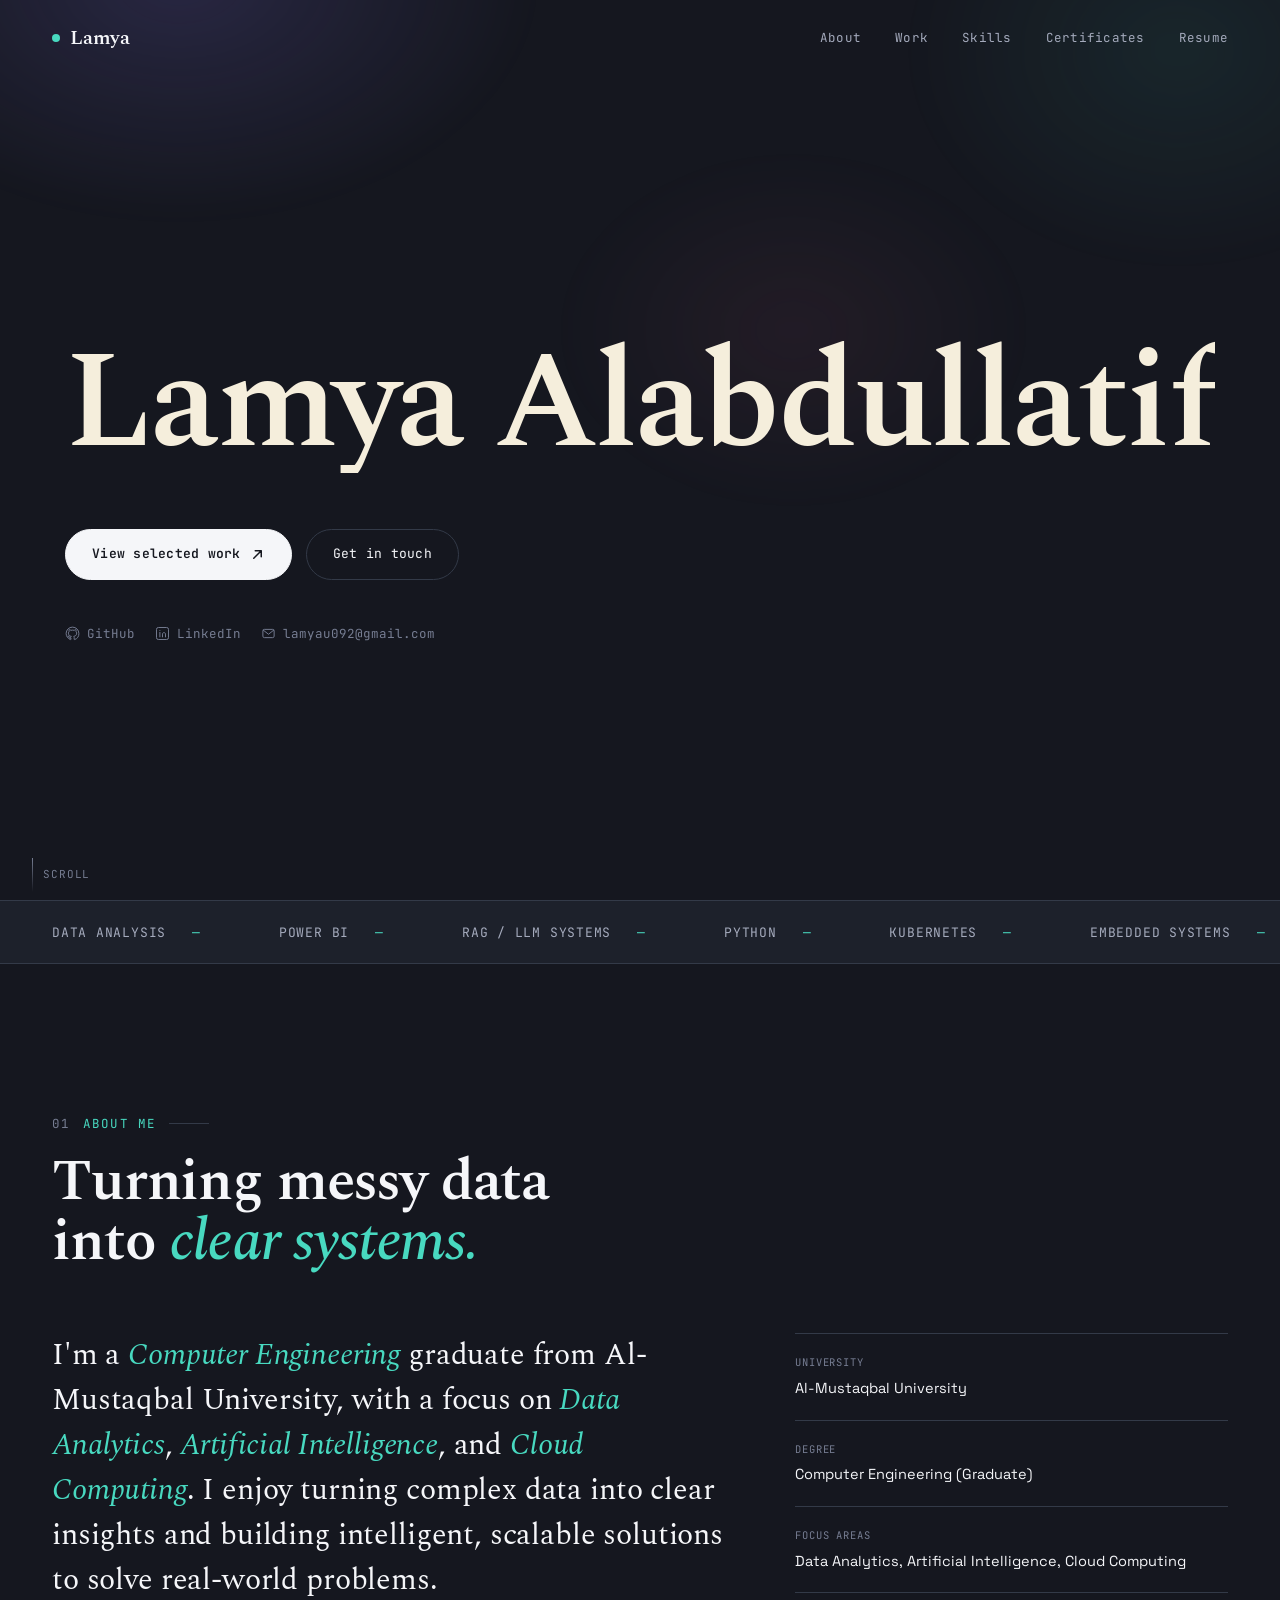
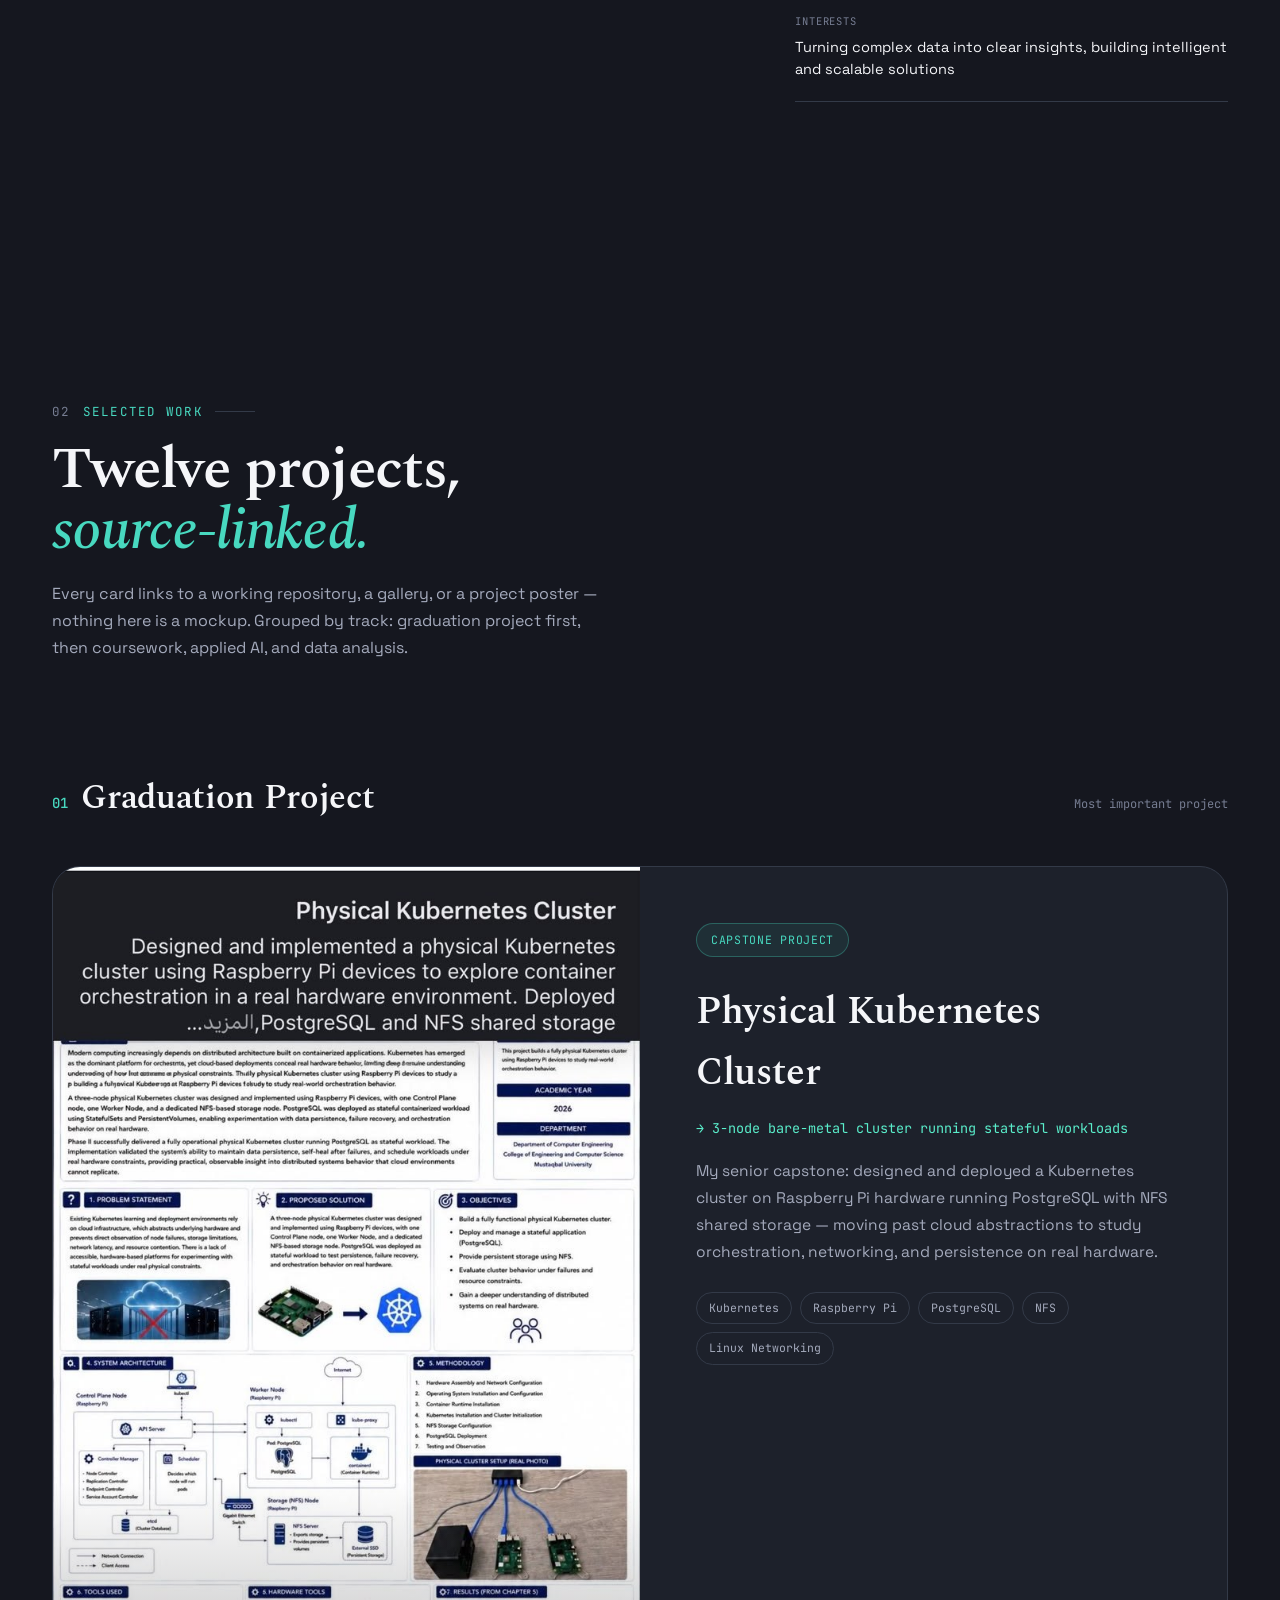
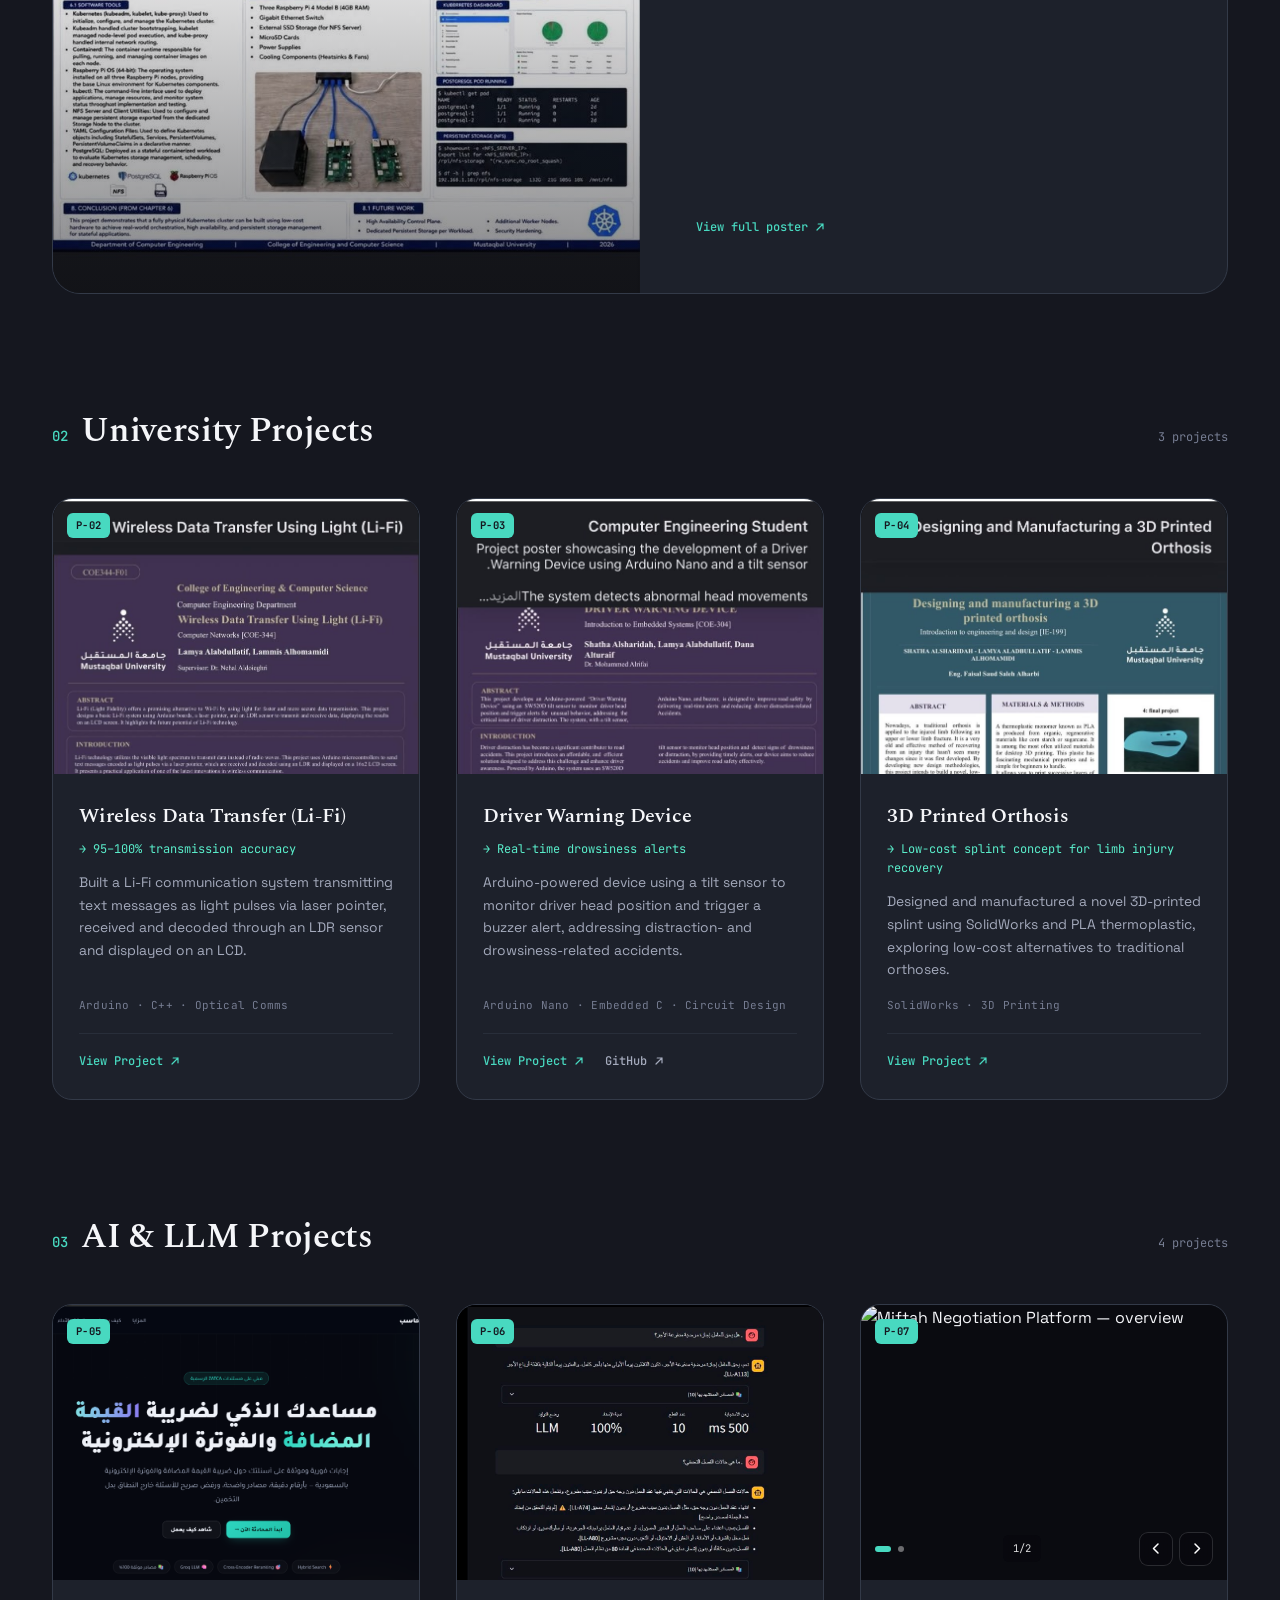
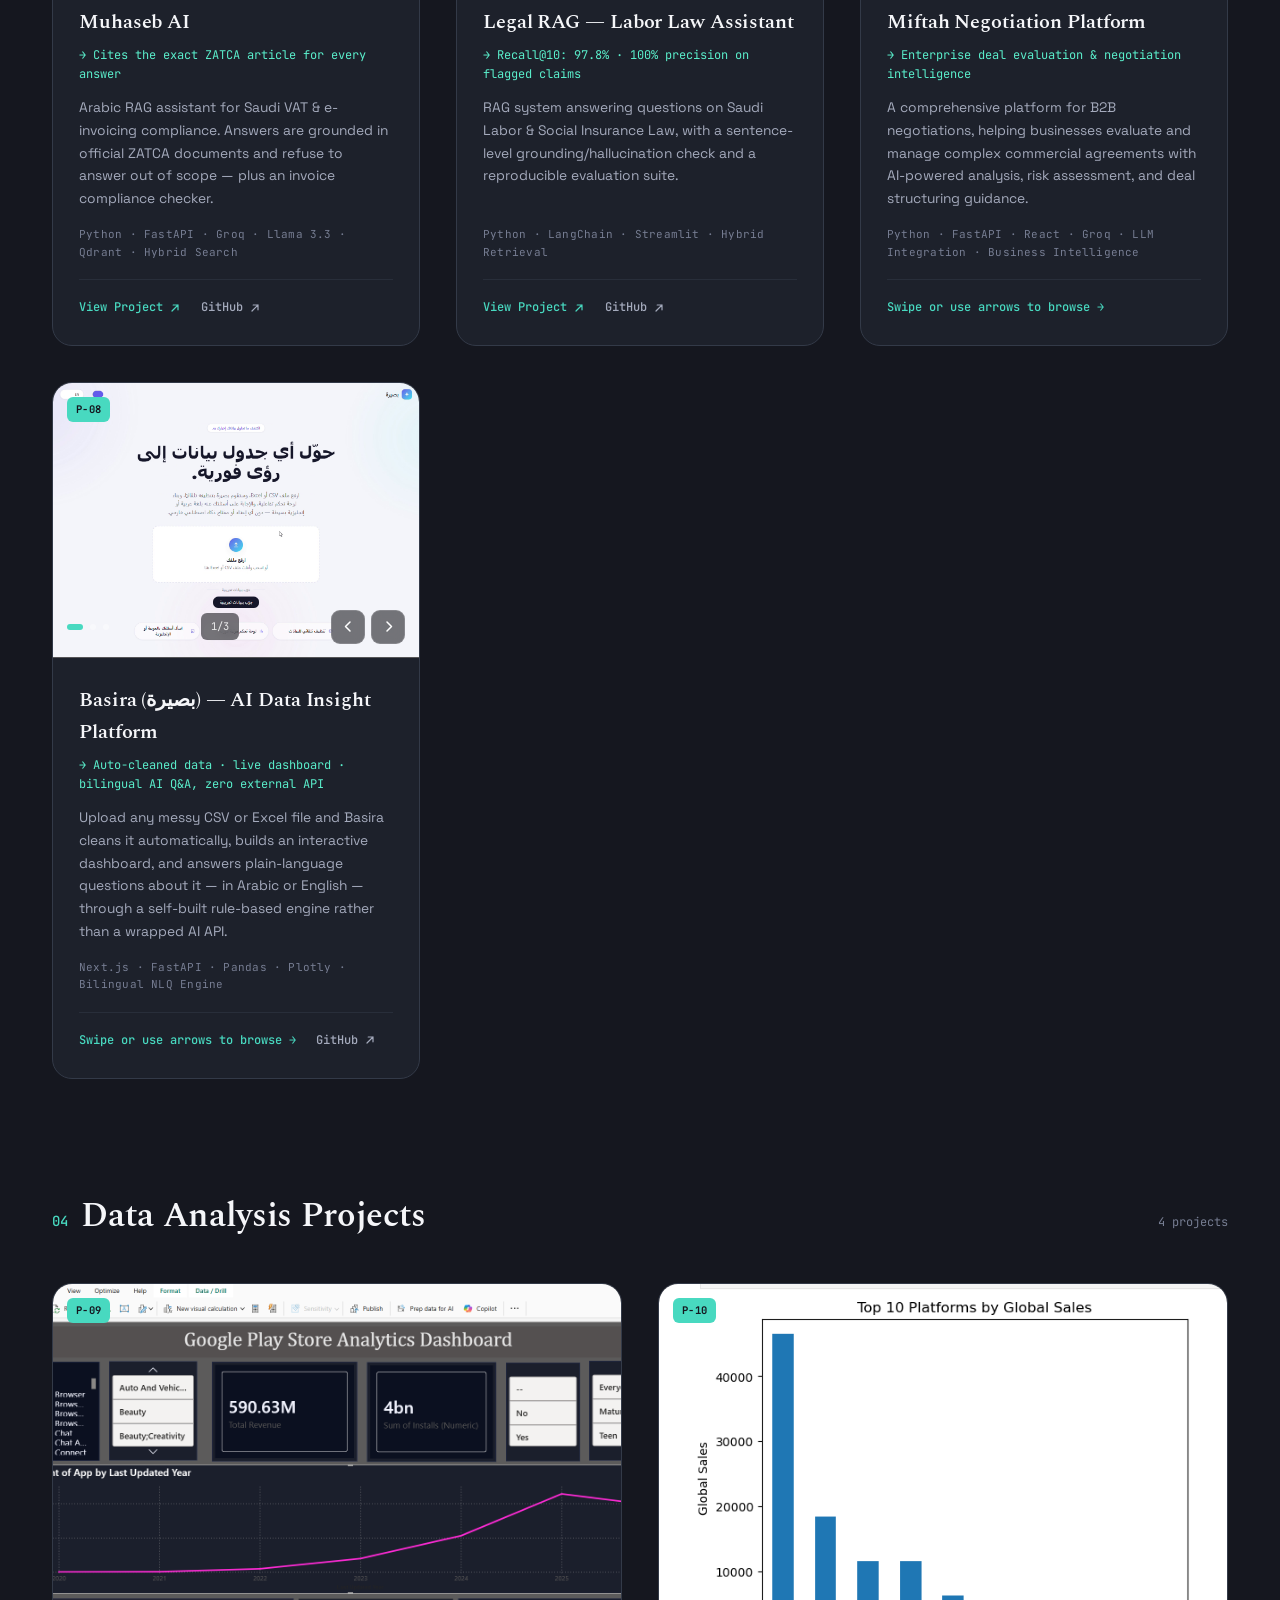
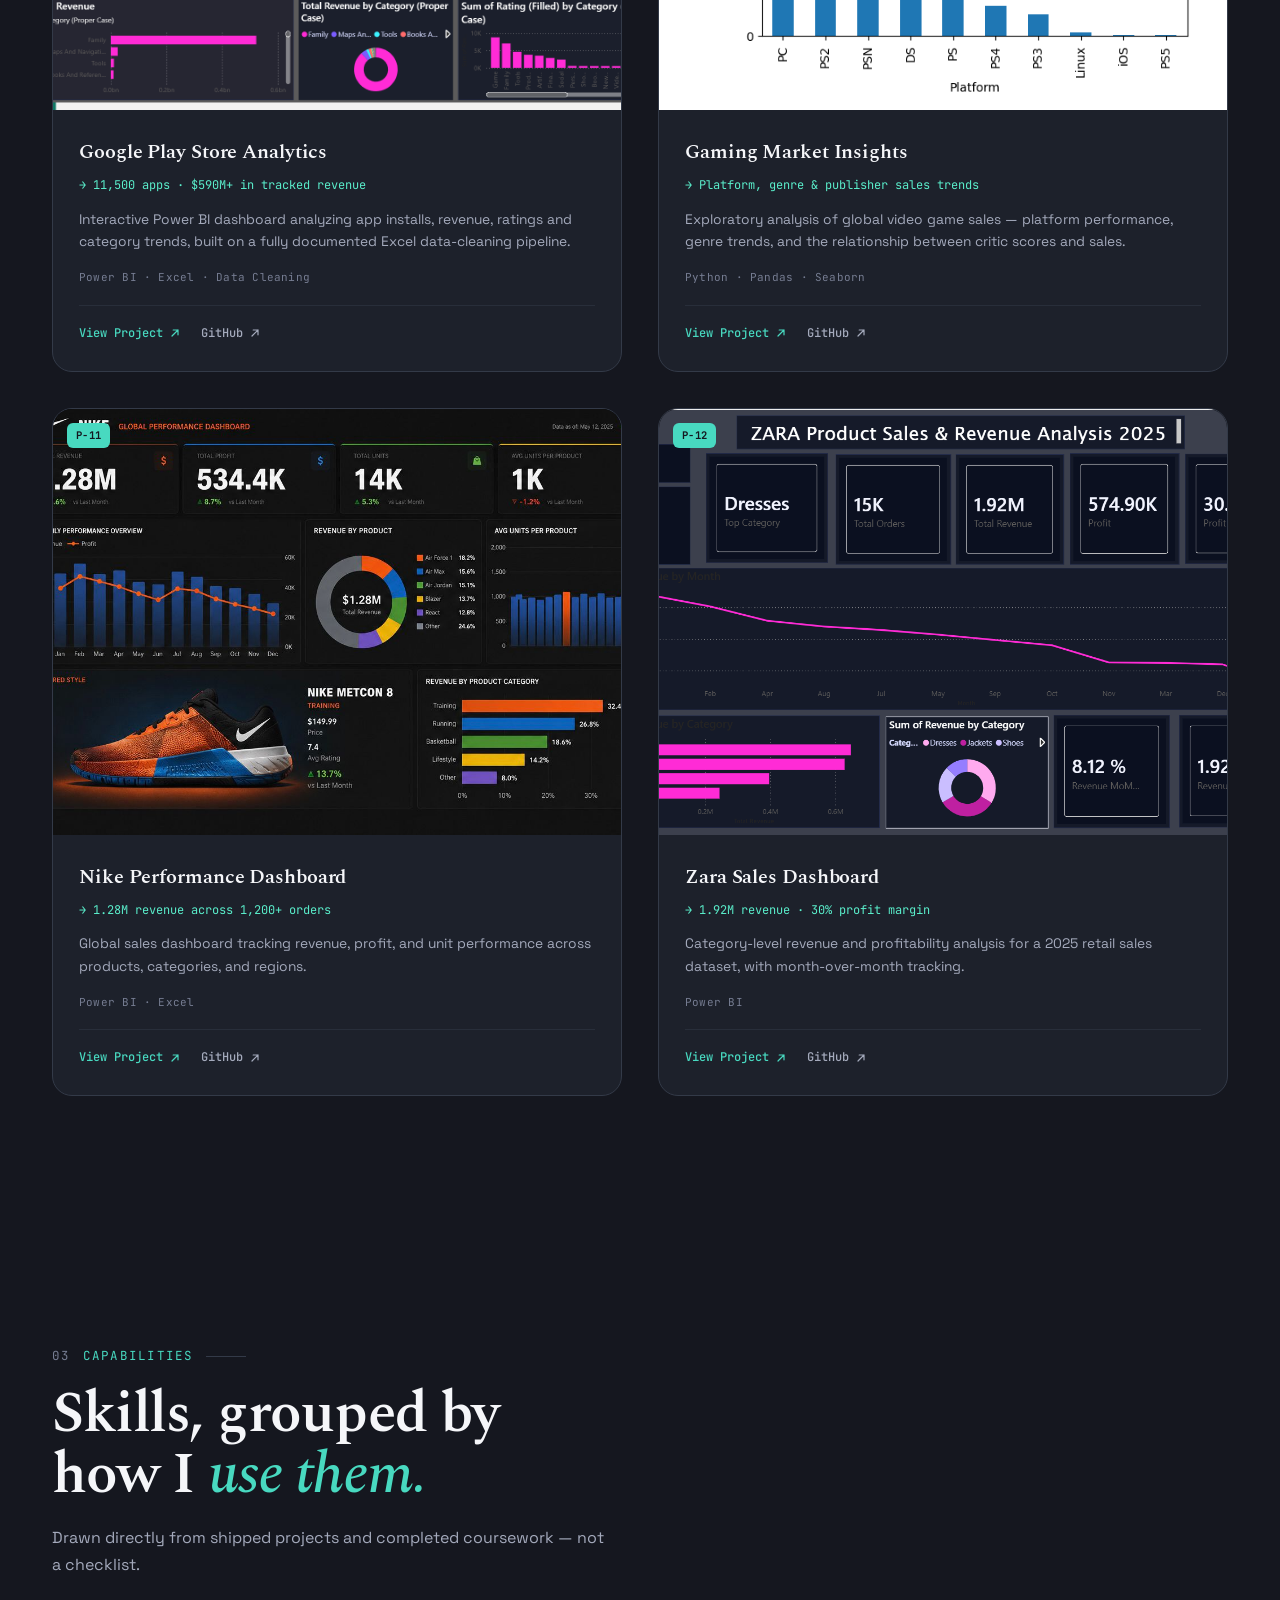
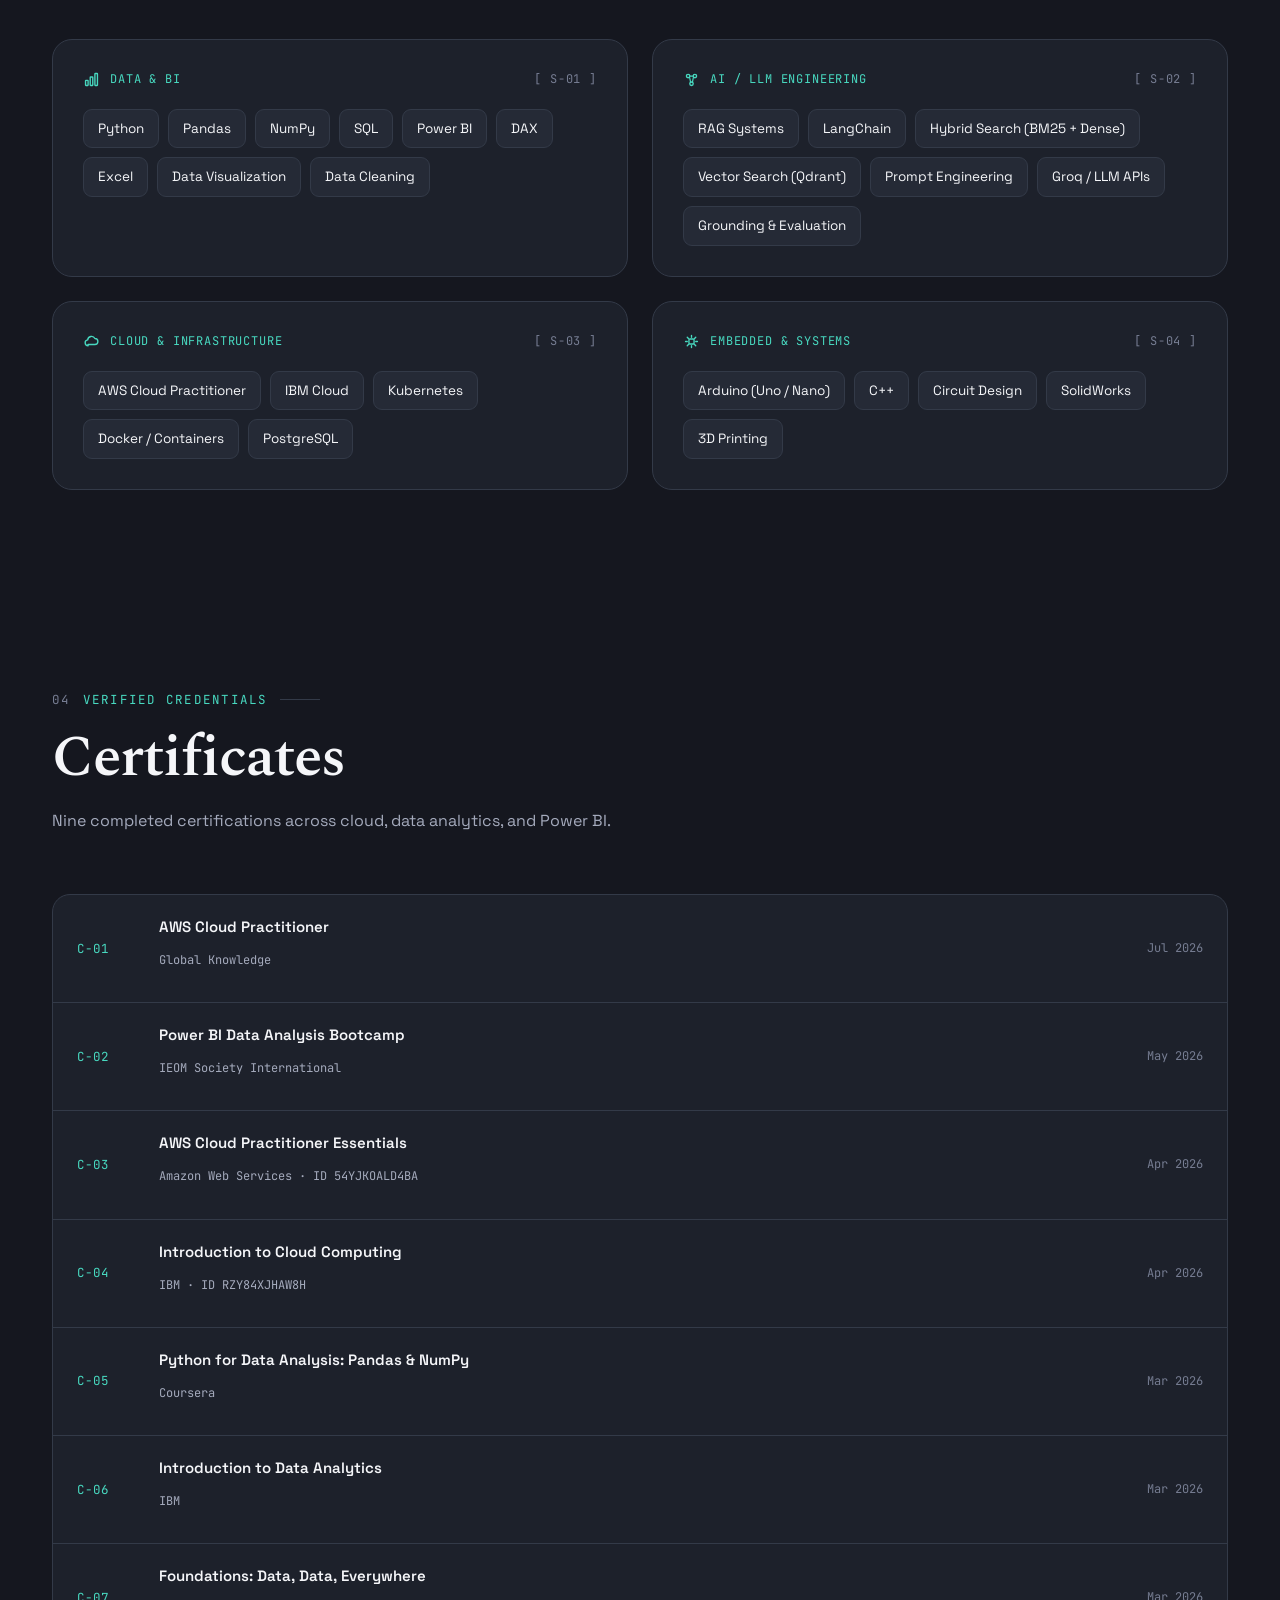
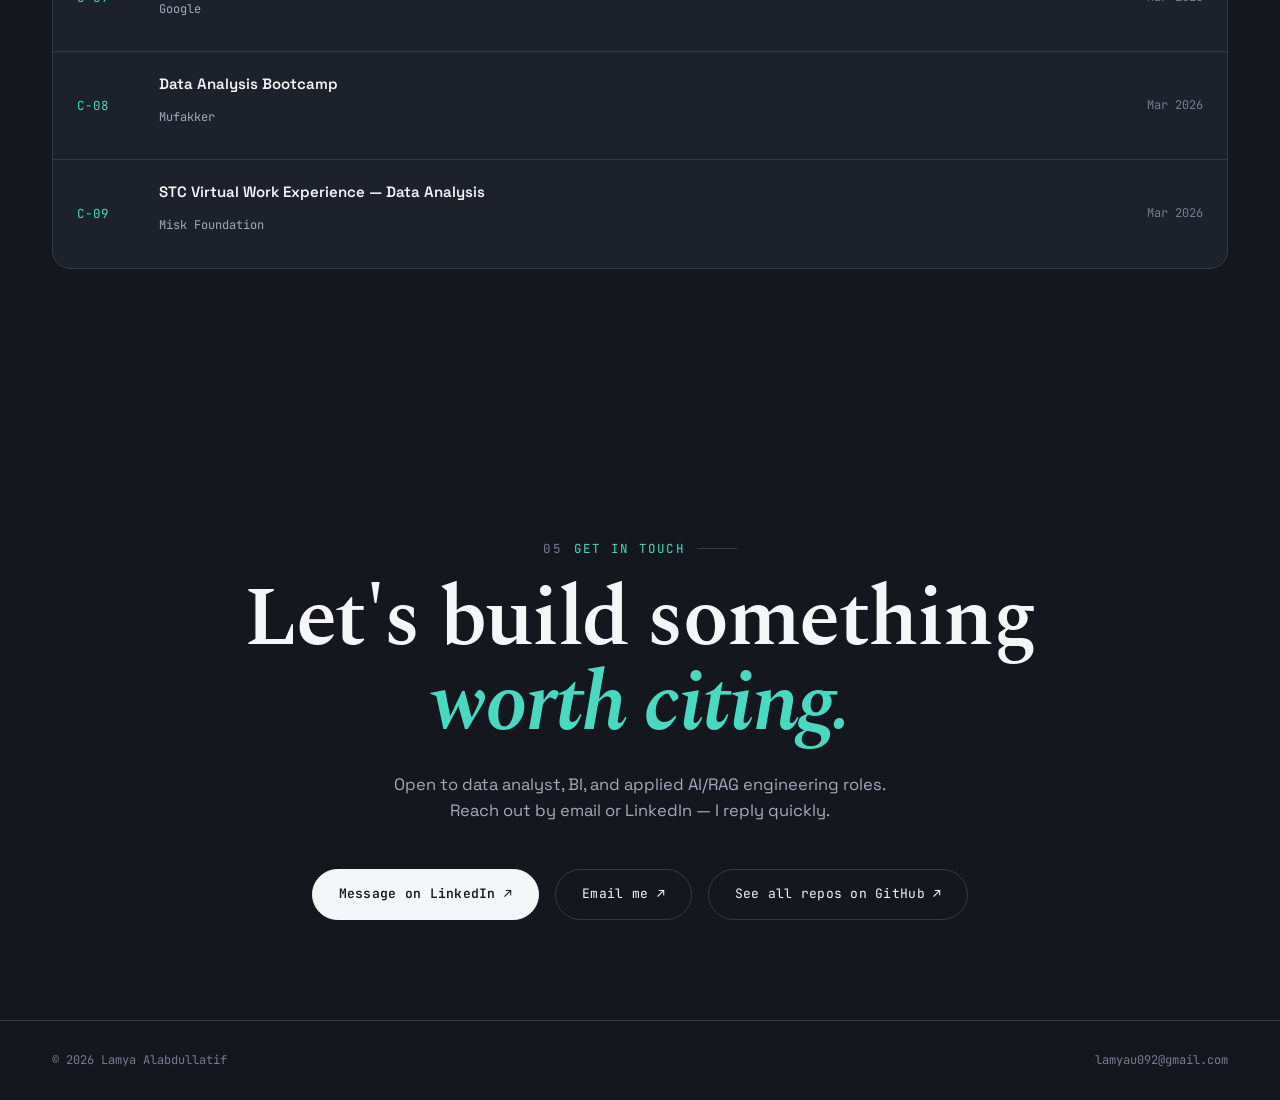
==== commit 42f79c1c: "Add files via upload" ====
--- a/index.html
+++ b/index.html
@@ -828,6 +828,7 @@
             <p class="card-tech">Next.js · FastAPI · Pandas · Plotly · Bilingual NLQ Engine</p>
             <div class="card-actions">
               <span class="card-action primary" style="cursor:default;">Swipe or use arrows to browse →</span>
+              <a class="card-action" href="https://github.com/Lamya-Alabdullatif/basira-ai-showcase" target="_blank" rel="noopener">GitHub <svg viewBox="0 0 20 20" fill="none"><path d="M5 15L15 5M15 5H7M15 5V13" stroke="currentColor" stroke-width="2" stroke-linecap="round" stroke-linejoin="round"/></svg></a>
             </div>
           </div>
         </article>
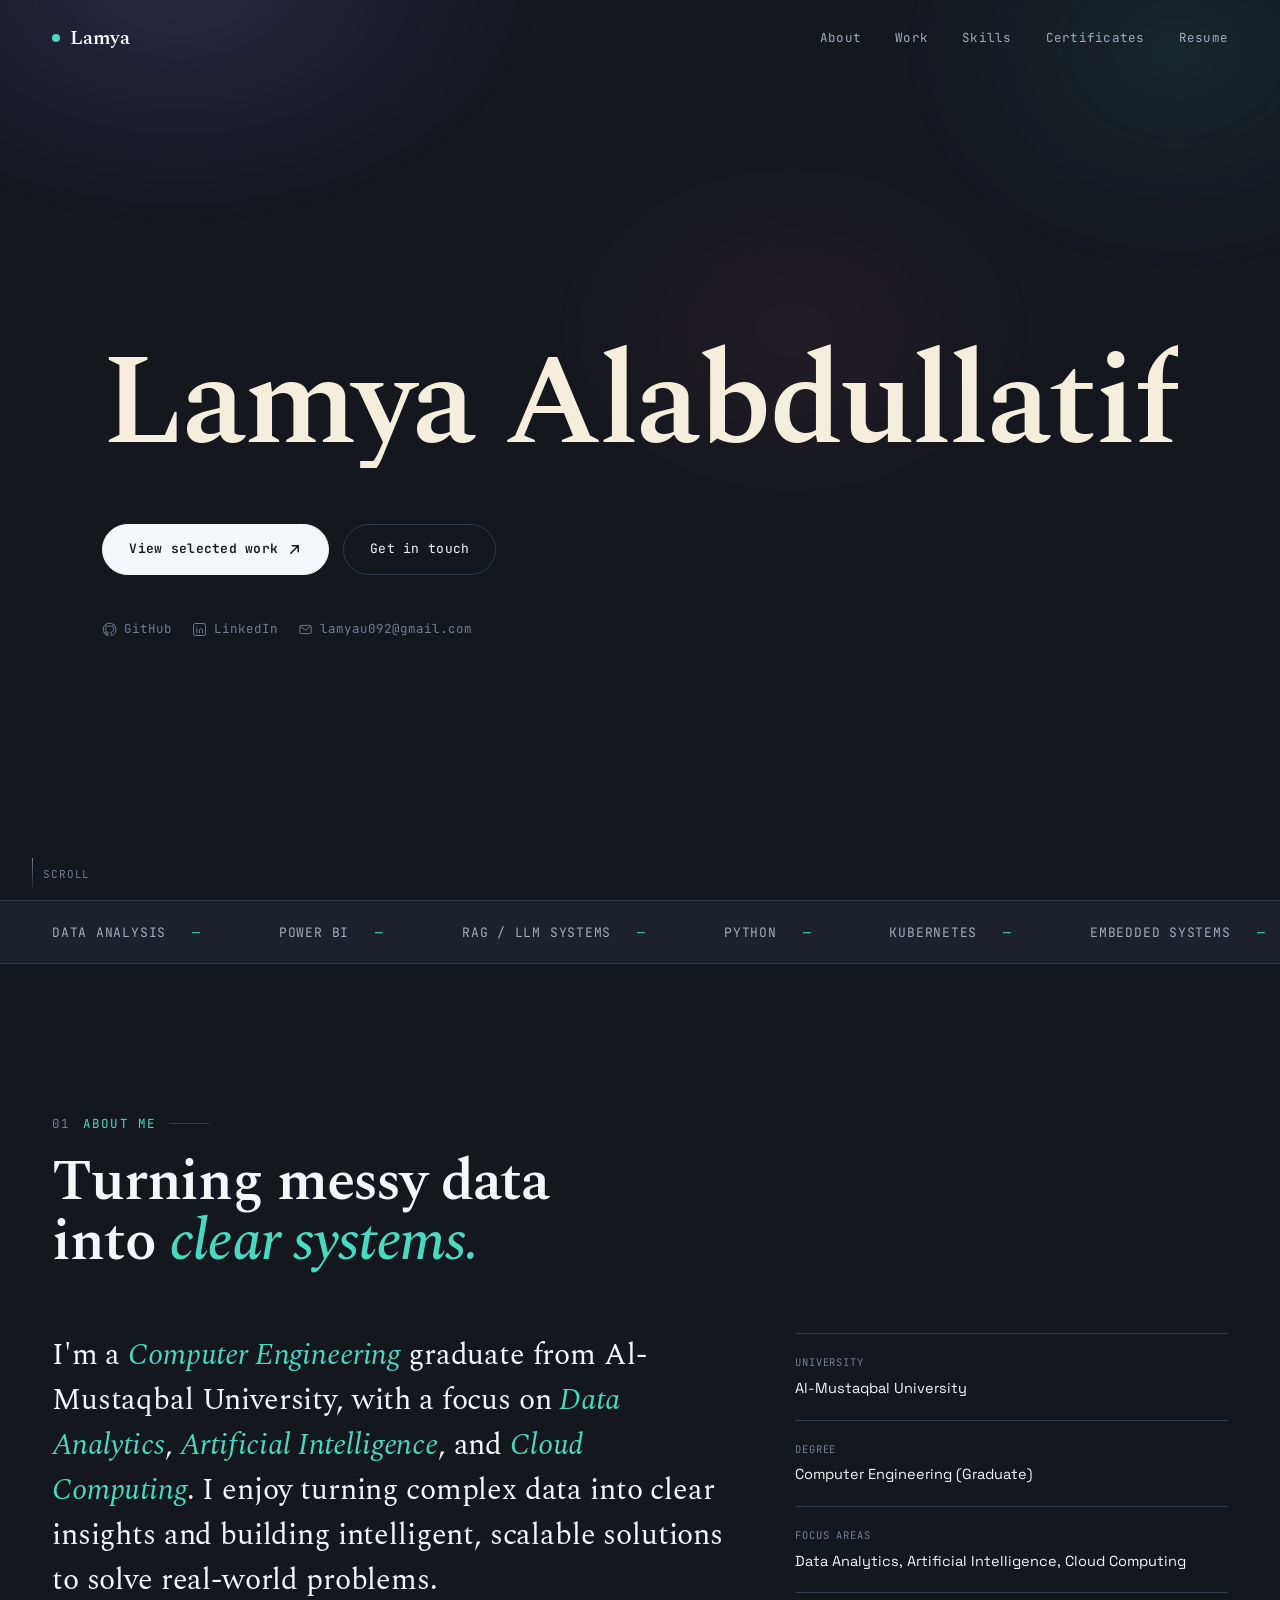
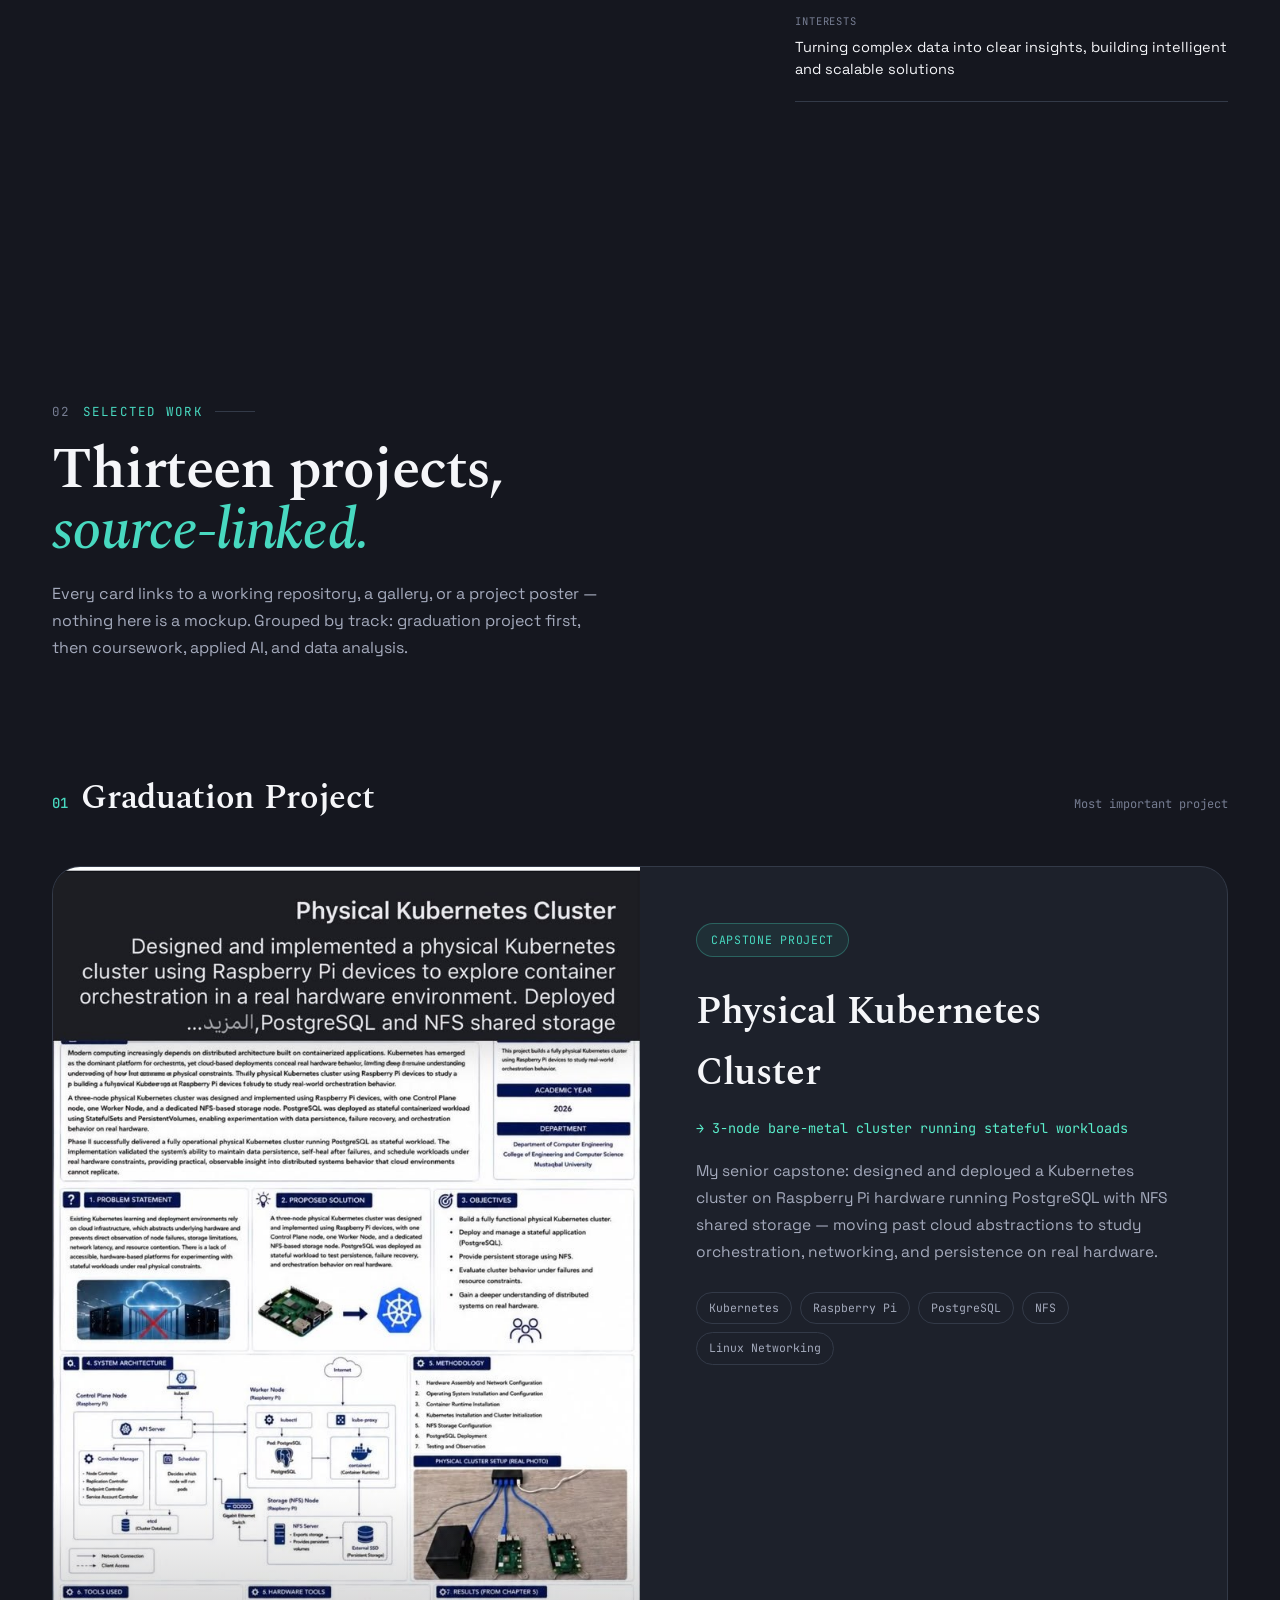
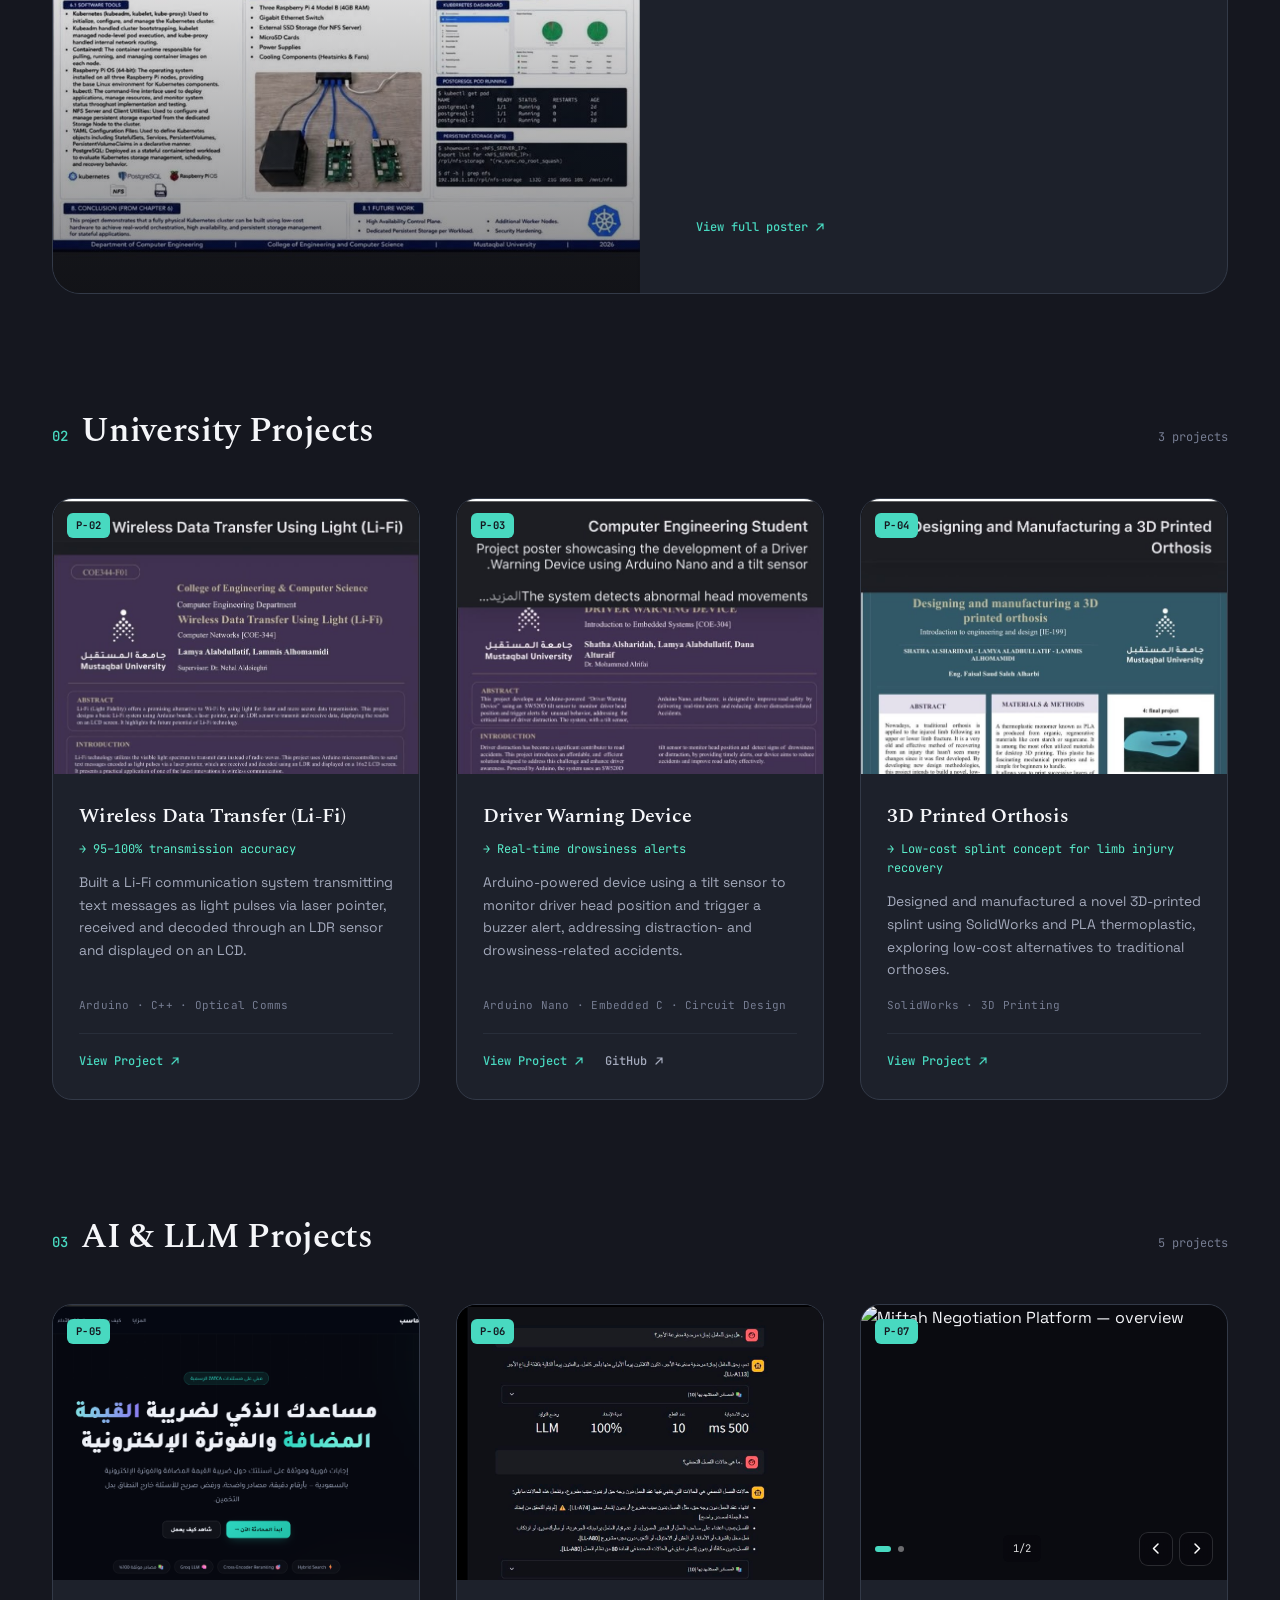
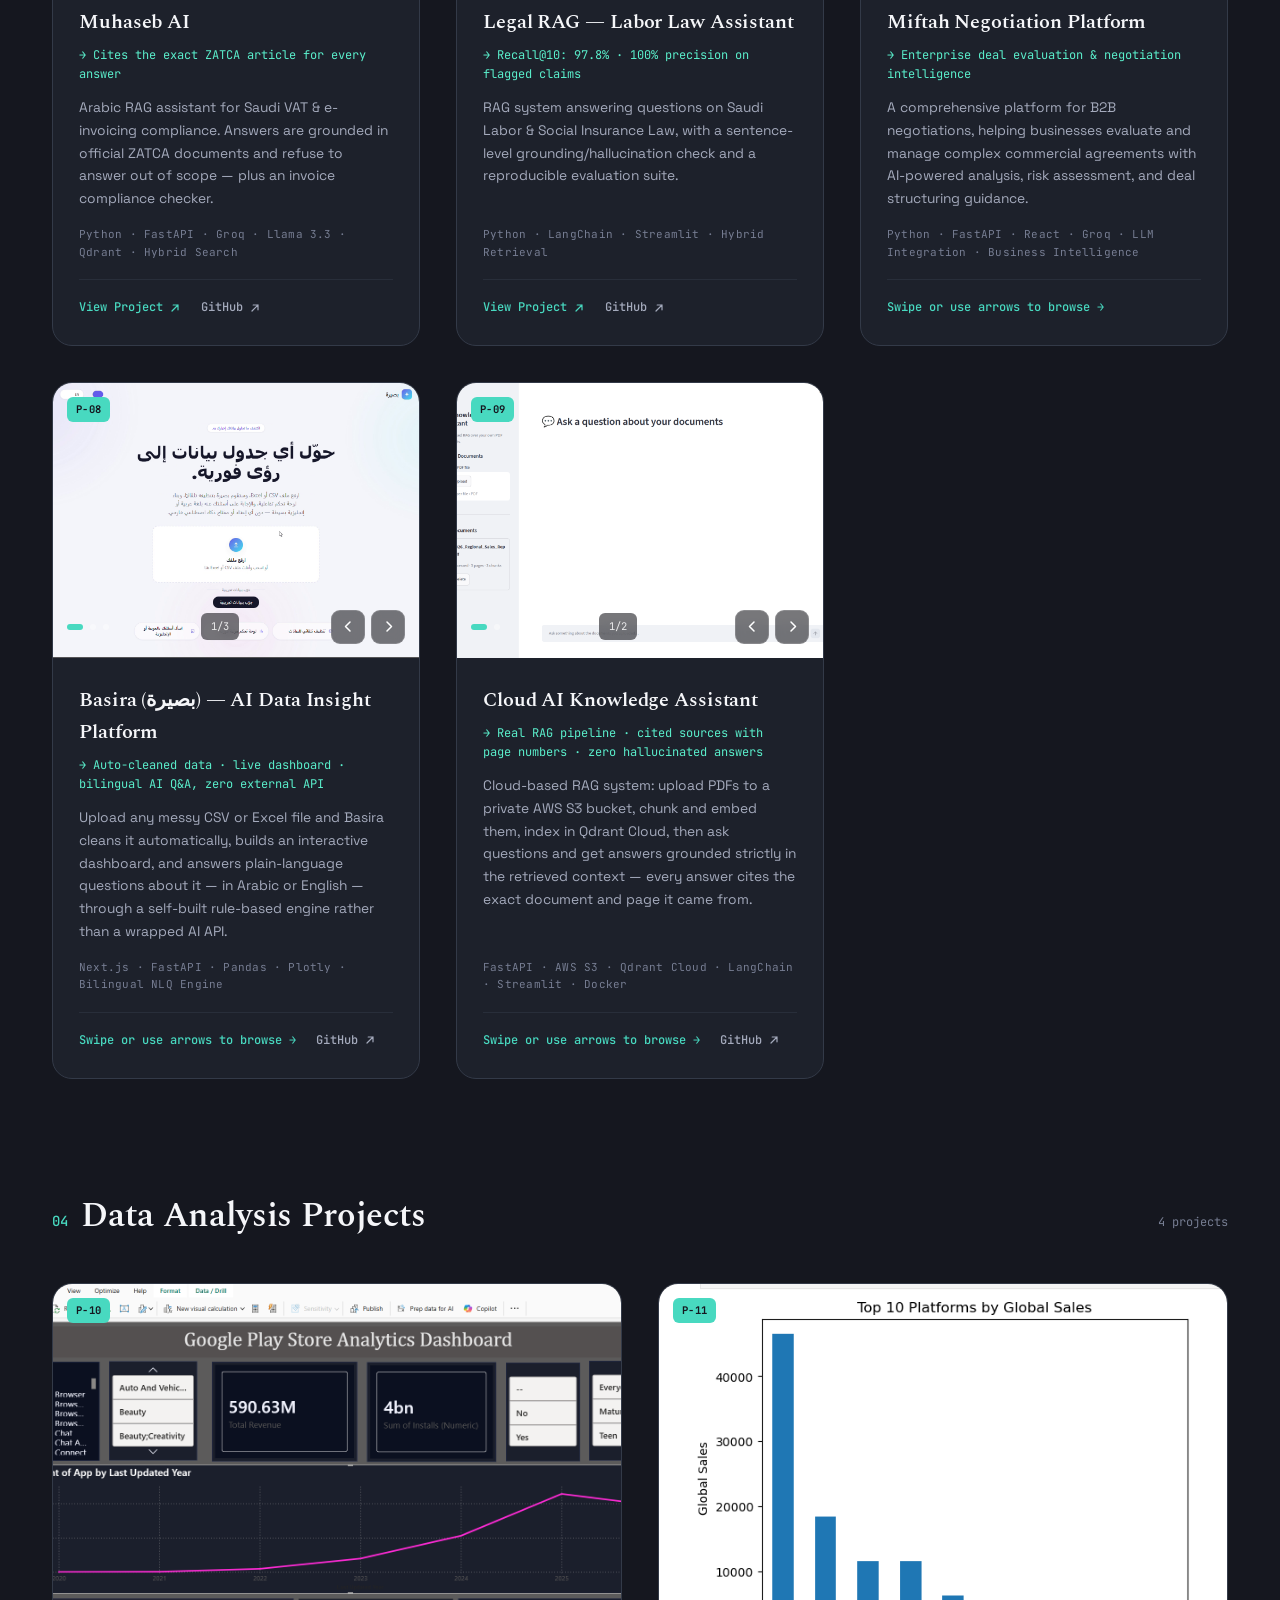
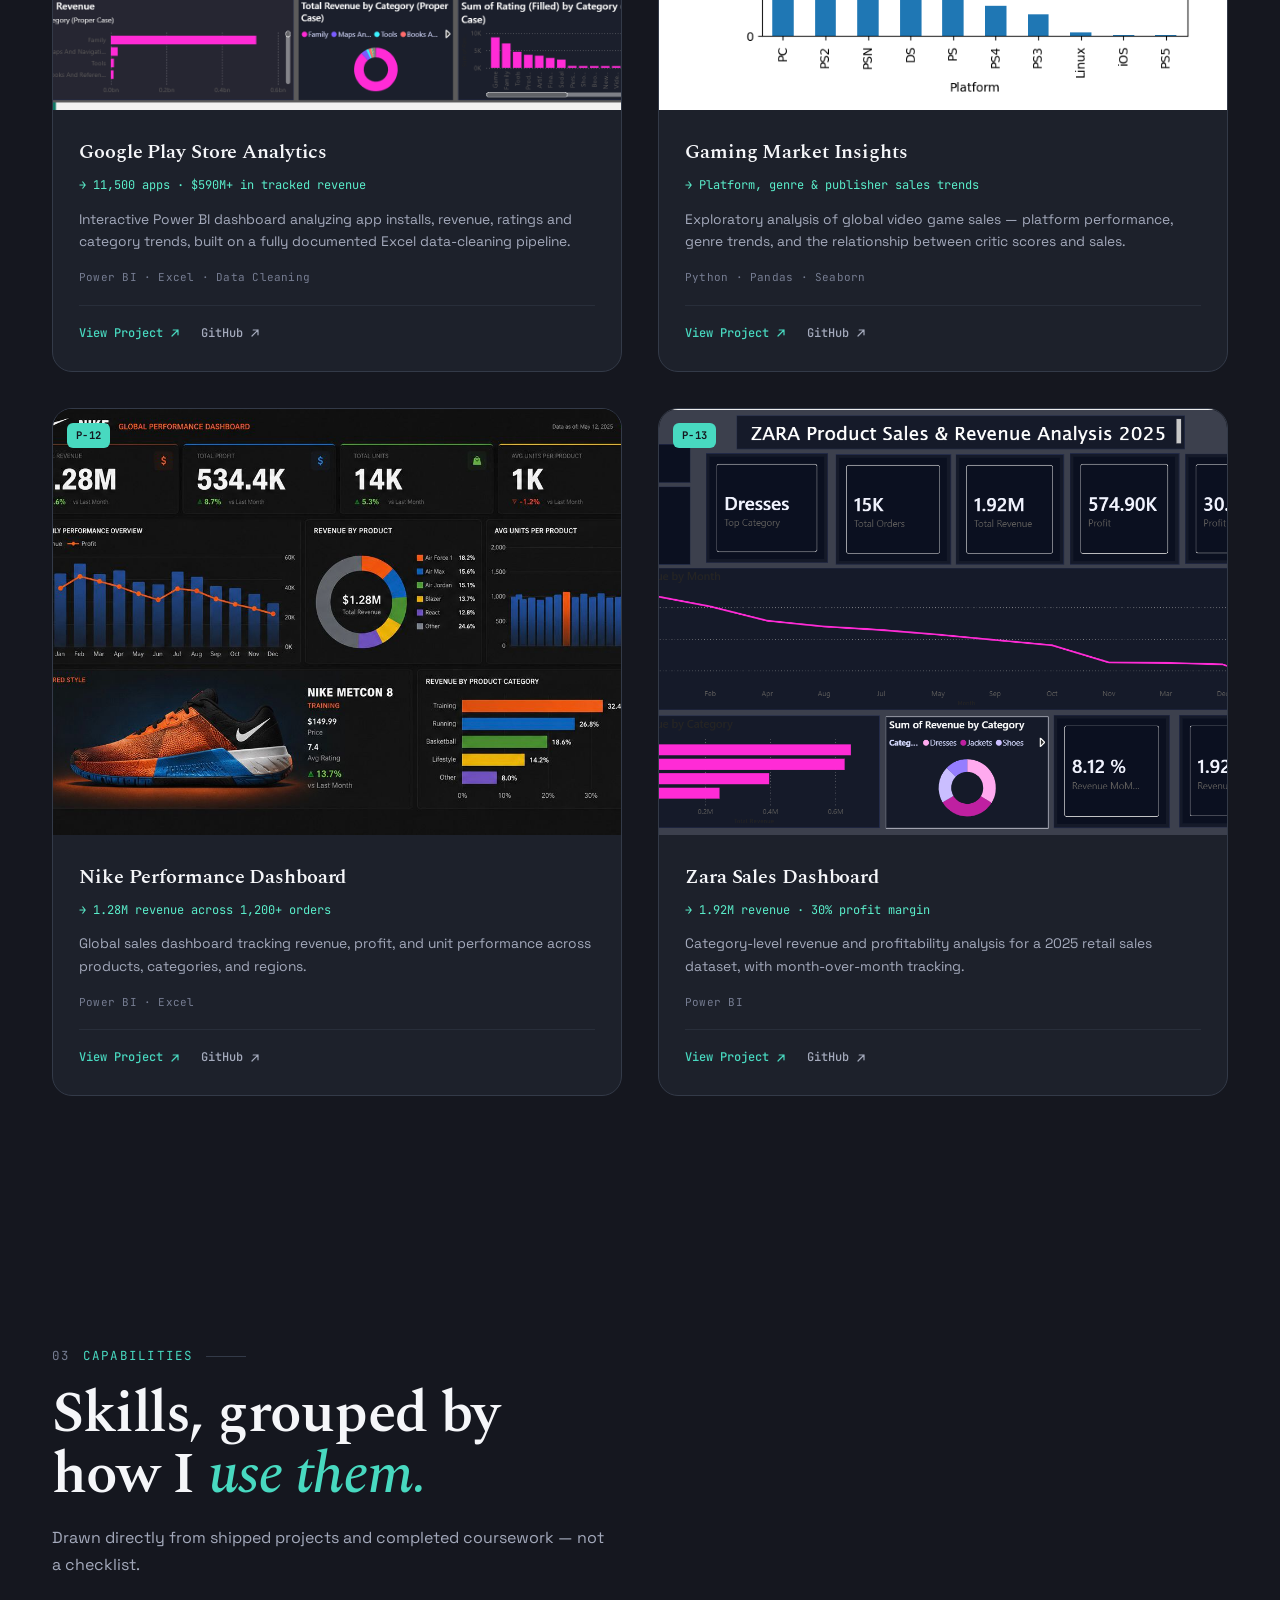
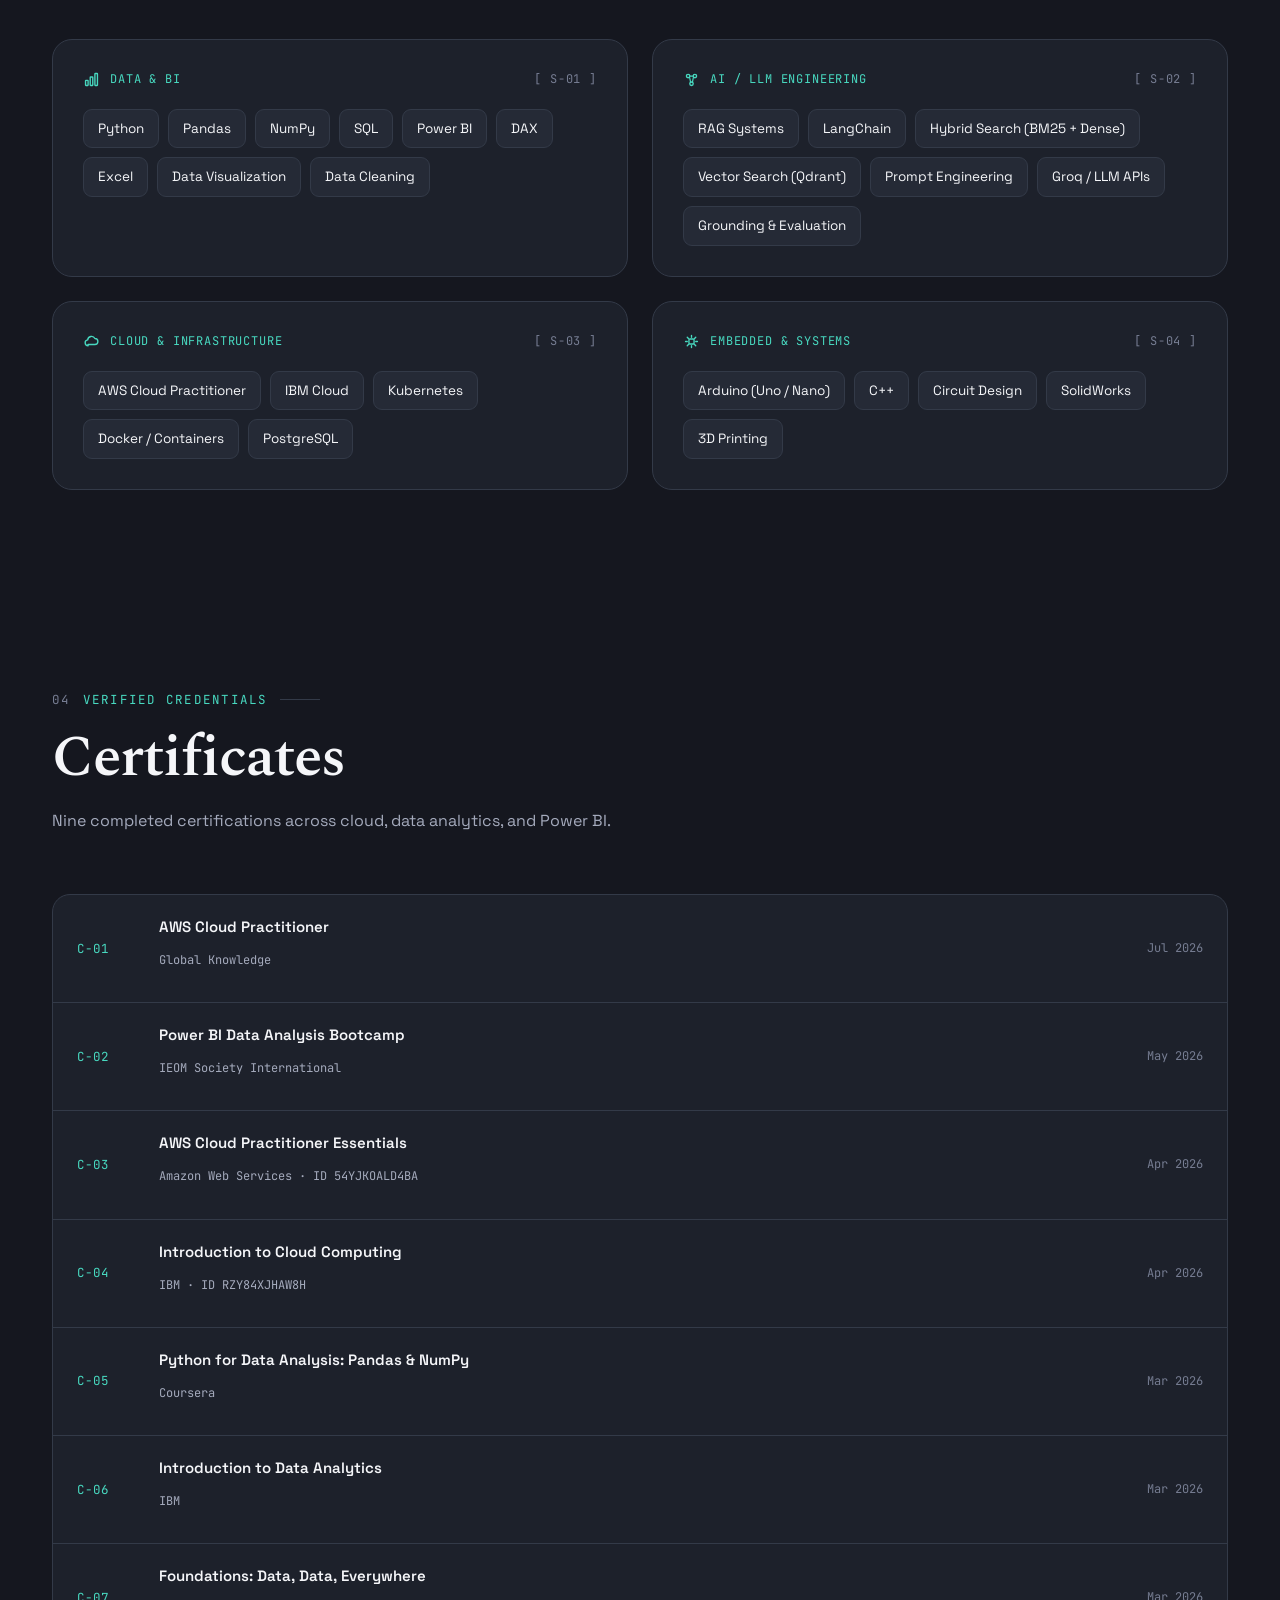
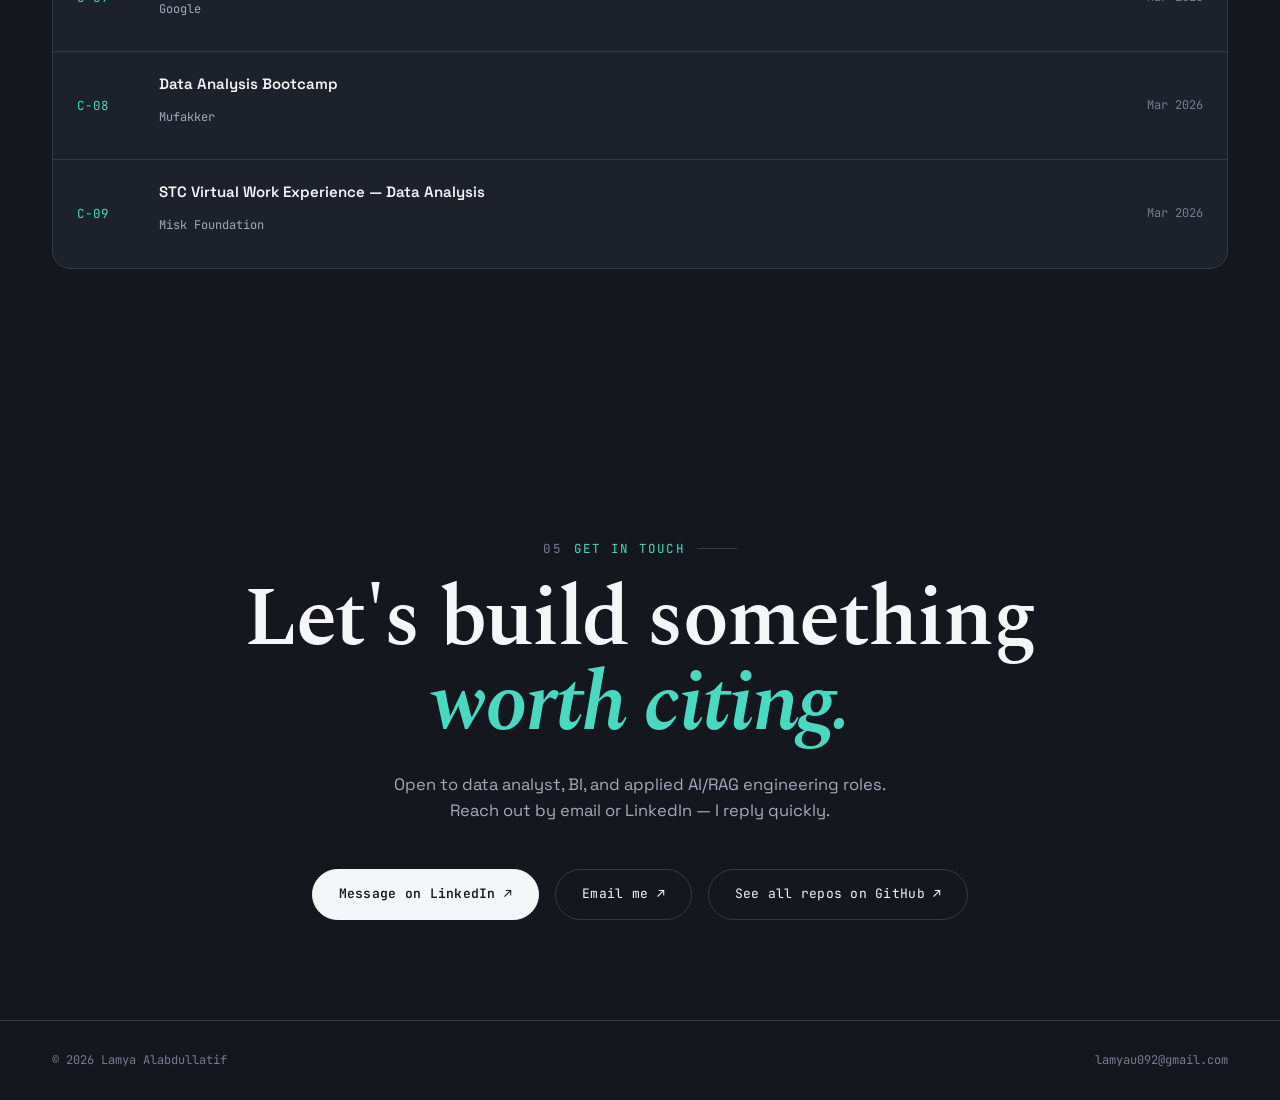
==== commit 72fbfa95: "Add files via upload" ====
--- a/index.html
+++ b/index.html
@@ -657,7 +657,7 @@
     <div class="wrap">
       <div class="section-head reveal">
         <div class="eyebrow"><span class="idx">02</span>Selected work</div>
-        <h2 class="section-title">Twelve projects,<br><em>source-linked.</em></h2>
+        <h2 class="section-title">Thirteen projects,<br><em>source-linked.</em></h2>
         <p class="section-sub">Every card links to a working repository, a gallery, or a project poster — nothing here is a mockup. Grouped by track: graduation project first, then coursework, applied AI, and data analysis.</p>
       </div>
 
@@ -736,7 +736,7 @@
       <!-- ===== AI Projects ===== -->
       <div class="track-header reveal">
         <h3 class="track-title"><span class="track-n">03</span>AI &amp; LLM Projects</h3>
-        <span class="track-count">4 projects</span>
+        <span class="track-count">5 projects</span>
       </div>
       <div class="grid">
 
@@ -833,6 +833,38 @@
           </div>
         </article>
 
+        <article class="card reveal" data-delay="4">
+          <div class="card-media has-gallery" data-gallery="cloudrag"><span class="card-tag">P-09</span>
+            <div class="gallery-container">
+              <div class="gallery-track" id="cloudrag-track">
+                <div class="gallery-slide js-lightbox" data-full="assets/projects/cloud-rag-1.png"><img src="assets/projects/cloud-rag-1.png" alt="Cloud AI Knowledge Assistant — upload documents panel with processed status"></div>
+                <div class="gallery-slide js-lightbox" data-full="assets/projects/cloud-rag-2.png"><img src="assets/projects/cloud-rag-2.png" alt="Cloud AI Knowledge Assistant — grounded answer with cited sources"></div>
+              </div>
+              <div class="gallery-controls">
+                <div class="gallery-dots" id="cloudrag-dots">
+                  <button class="gallery-dot active" data-index="0" aria-label="Slide 1"></button>
+                  <button class="gallery-dot" data-index="1" aria-label="Slide 2"></button>
+                </div>
+                <span class="gallery-counter"><span id="cloudrag-current">1</span>/<span id="cloudrag-total">2</span></span>
+                <div style="display:flex;gap:6px;">
+                  <button class="gallery-btn" data-gallery="cloudrag" data-action="prev" type="button" aria-label="Previous image"><svg viewBox="0 0 20 20" fill="none"><path d="M12 16L6 10l6-6" stroke="currentColor" stroke-width="2" stroke-linecap="round" stroke-linejoin="round"/></svg></button>
+                  <button class="gallery-btn" data-gallery="cloudrag" data-action="next" type="button" aria-label="Next image"><svg viewBox="0 0 20 20" fill="none"><path d="M8 16l6-6-6-6" stroke="currentColor" stroke-width="2" stroke-linecap="round" stroke-linejoin="round"/></svg></button>
+                </div>
+              </div>
+            </div>
+          </div>
+          <div class="card-body">
+            <h3 class="card-title">Cloud AI Knowledge Assistant</h3>
+            <p class="card-stat">→ Real RAG pipeline · cited sources with page numbers · zero hallucinated answers</p>
+            <p class="card-desc">Cloud-based RAG system: upload PDFs to a private AWS S3 bucket, chunk and embed them, index in Qdrant Cloud, then ask questions and get answers grounded strictly in the retrieved context — every answer cites the exact document and page it came from.</p>
+            <p class="card-tech">FastAPI · AWS S3 · Qdrant Cloud · LangChain · Streamlit · Docker</p>
+            <div class="card-actions">
+              <span class="card-action primary" style="cursor:default;">Swipe or use arrows to browse →</span>
+              <a class="card-action" href="https://github.com/Lamya-Alabdullatif/cloud-ai-knowledge-assistant" target="_blank" rel="noopener">GitHub <svg viewBox="0 0 20 20" fill="none"><path d="M5 15L15 5M15 5H7M15 5V13" stroke="currentColor" stroke-width="2" stroke-linecap="round" stroke-linejoin="round"/></svg></a>
+            </div>
+          </div>
+        </article>
+
       </div>
 
       <!-- ===== Data Analysis Projects ===== -->
@@ -843,7 +875,7 @@
       <div class="grid grid-2">
 
         <article class="card reveal">
-          <div class="card-media js-lightbox" data-full="assets/projects/google-play.png"><span class="card-tag">P-09</span><img src="assets/projects/google-play.png" alt="Google Play Store analytics Power BI dashboard"></div>
+          <div class="card-media js-lightbox" data-full="assets/projects/google-play.png"><span class="card-tag">P-10</span><img src="assets/projects/google-play.png" alt="Google Play Store analytics Power BI dashboard"></div>
           <div class="card-body">
             <h3 class="card-title">Google Play Store Analytics</h3>
             <p class="card-stat">→ 11,500 apps · $590M+ in tracked revenue</p>
@@ -857,7 +889,7 @@
         </article>
 
         <article class="card reveal" data-delay="1">
-          <div class="card-media js-lightbox" data-full="assets/projects/gaming-insights.png"><span class="card-tag">P-10</span><img src="assets/projects/gaming-insights.png" alt="Top platforms by global game sales chart"></div>
+          <div class="card-media js-lightbox" data-full="assets/projects/gaming-insights.png"><span class="card-tag">P-11</span><img src="assets/projects/gaming-insights.png" alt="Top platforms by global game sales chart"></div>
           <div class="card-body">
             <h3 class="card-title">Gaming Market Insights</h3>
             <p class="card-stat">→ Platform, genre &amp; publisher sales trends</p>
@@ -871,7 +903,7 @@
         </article>
 
         <article class="card reveal">
-          <div class="card-media js-lightbox" data-full="assets/projects/nike.jpeg"><span class="card-tag">P-11</span><img src="assets/projects/nike.jpeg" alt="Nike global performance Power BI dashboard"></div>
+          <div class="card-media js-lightbox" data-full="assets/projects/nike.jpeg"><span class="card-tag">P-12</span><img src="assets/projects/nike.jpeg" alt="Nike global performance Power BI dashboard"></div>
           <div class="card-body">
             <h3 class="card-title">Nike Performance Dashboard</h3>
             <p class="card-stat">→ 1.28M revenue across 1,200+ orders</p>
@@ -885,7 +917,7 @@
         </article>
 
         <article class="card reveal" data-delay="1">
-          <div class="card-media js-lightbox" data-full="assets/projects/zara.png"><span class="card-tag">P-12</span><img src="assets/projects/zara.png" alt="Zara product sales Power BI dashboard"></div>
+          <div class="card-media js-lightbox" data-full="assets/projects/zara.png"><span class="card-tag">P-13</span><img src="assets/projects/zara.png" alt="Zara product sales Power BI dashboard"></div>
           <div class="card-body">
             <h3 class="card-title">Zara Sales Dashboard</h3>
             <p class="card-stat">→ 1.92M revenue · 30% profit margin</p>
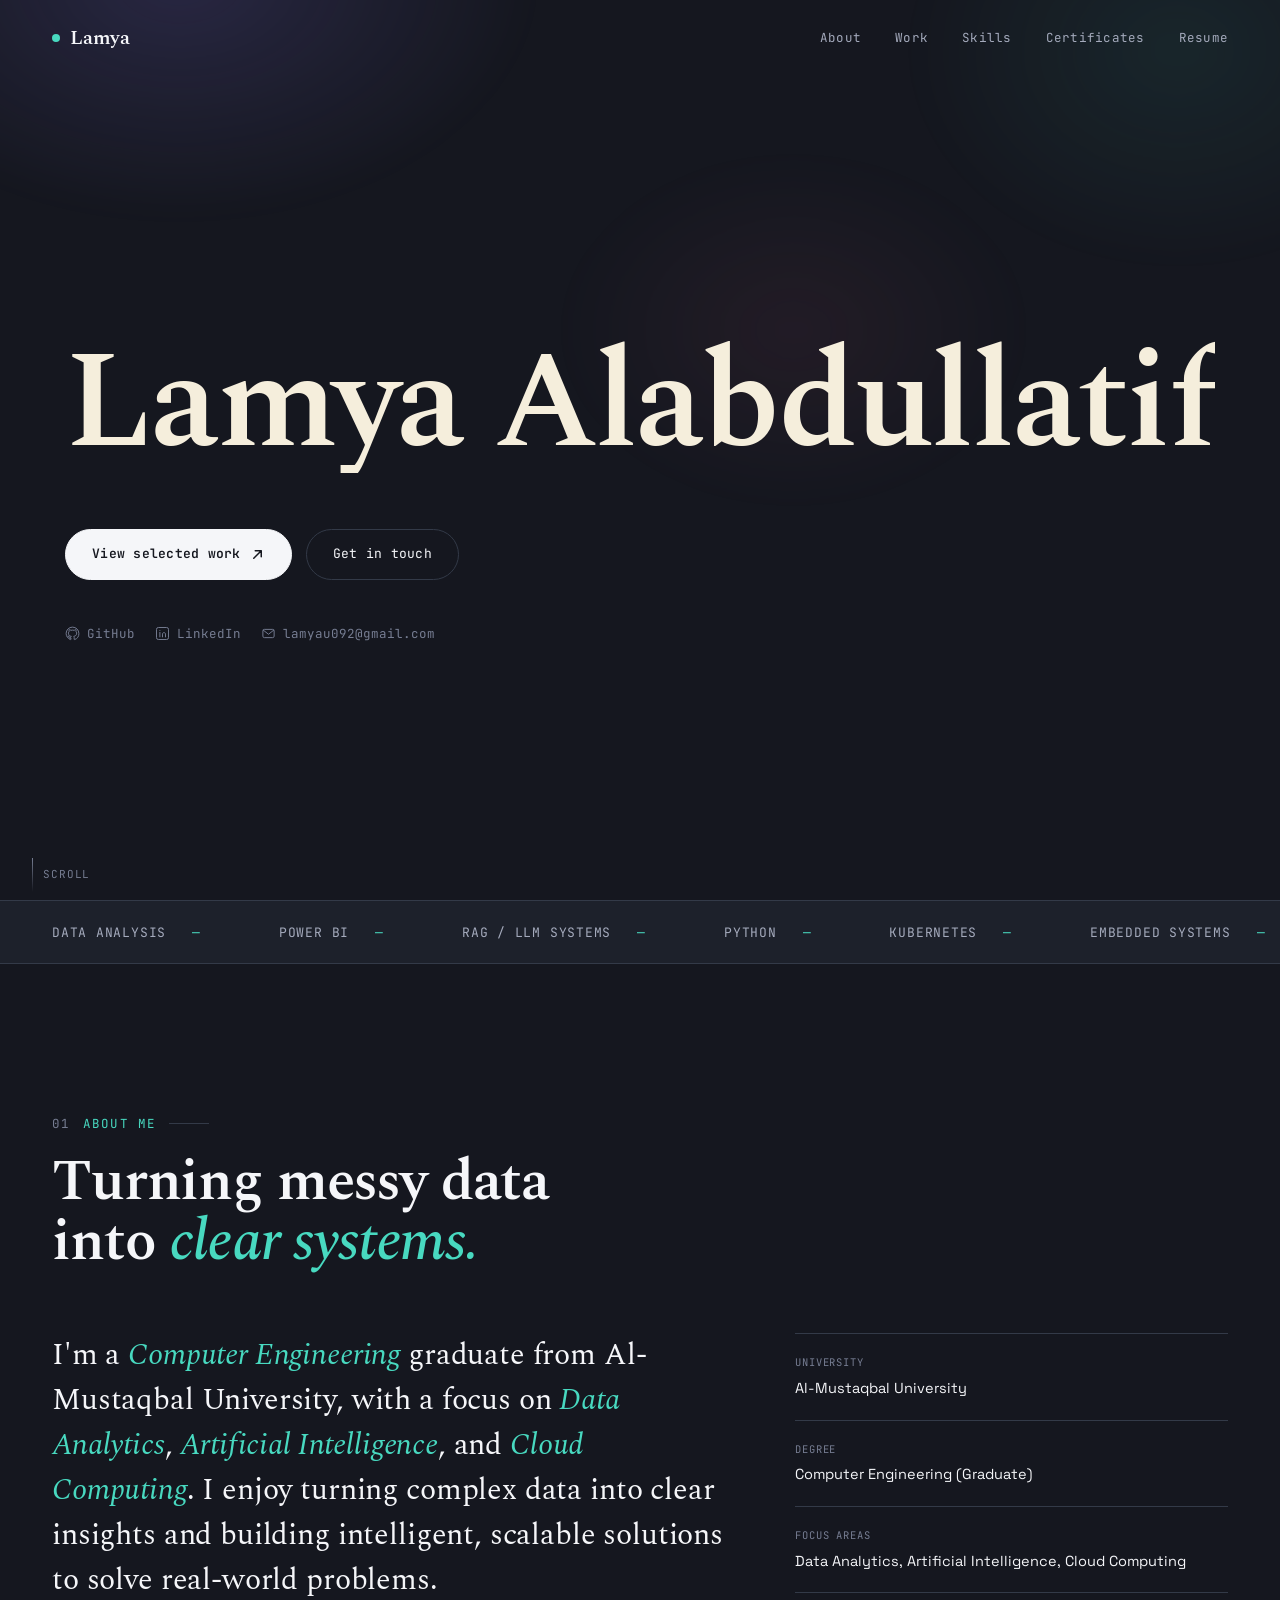
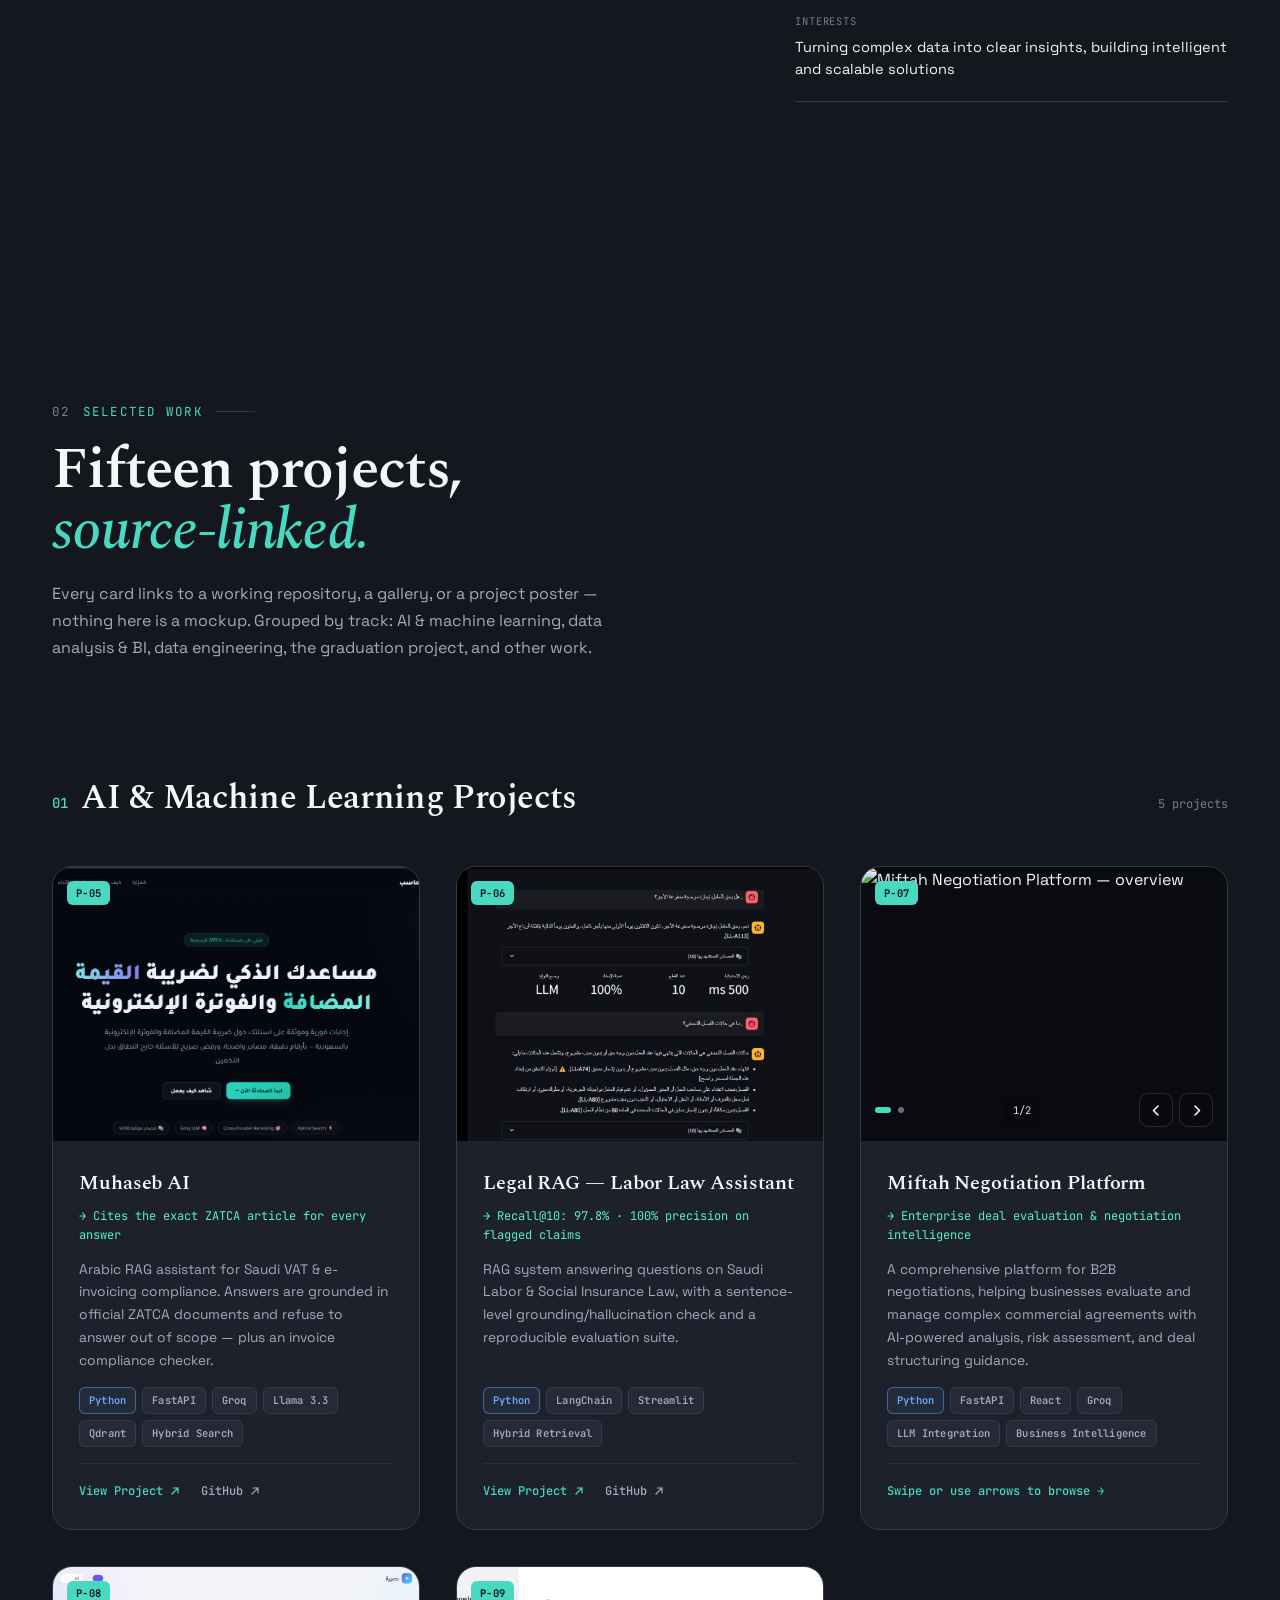
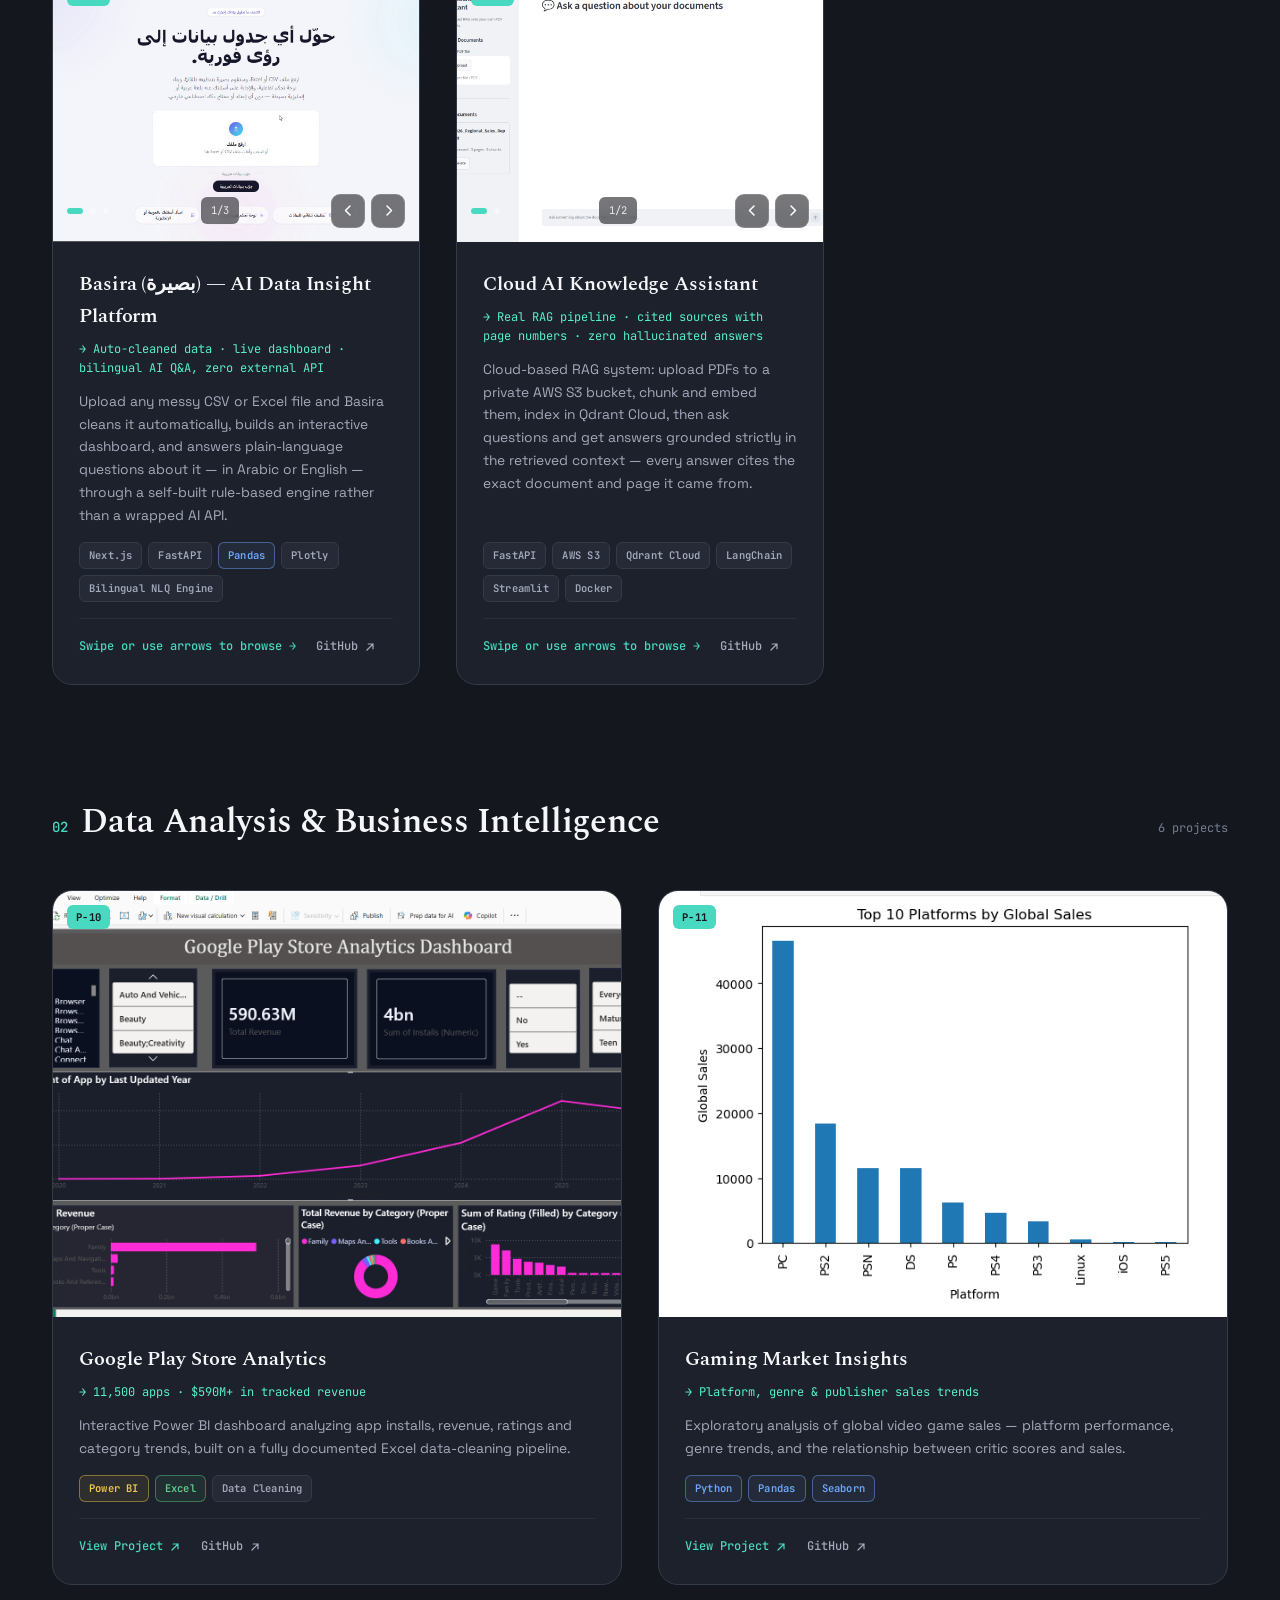
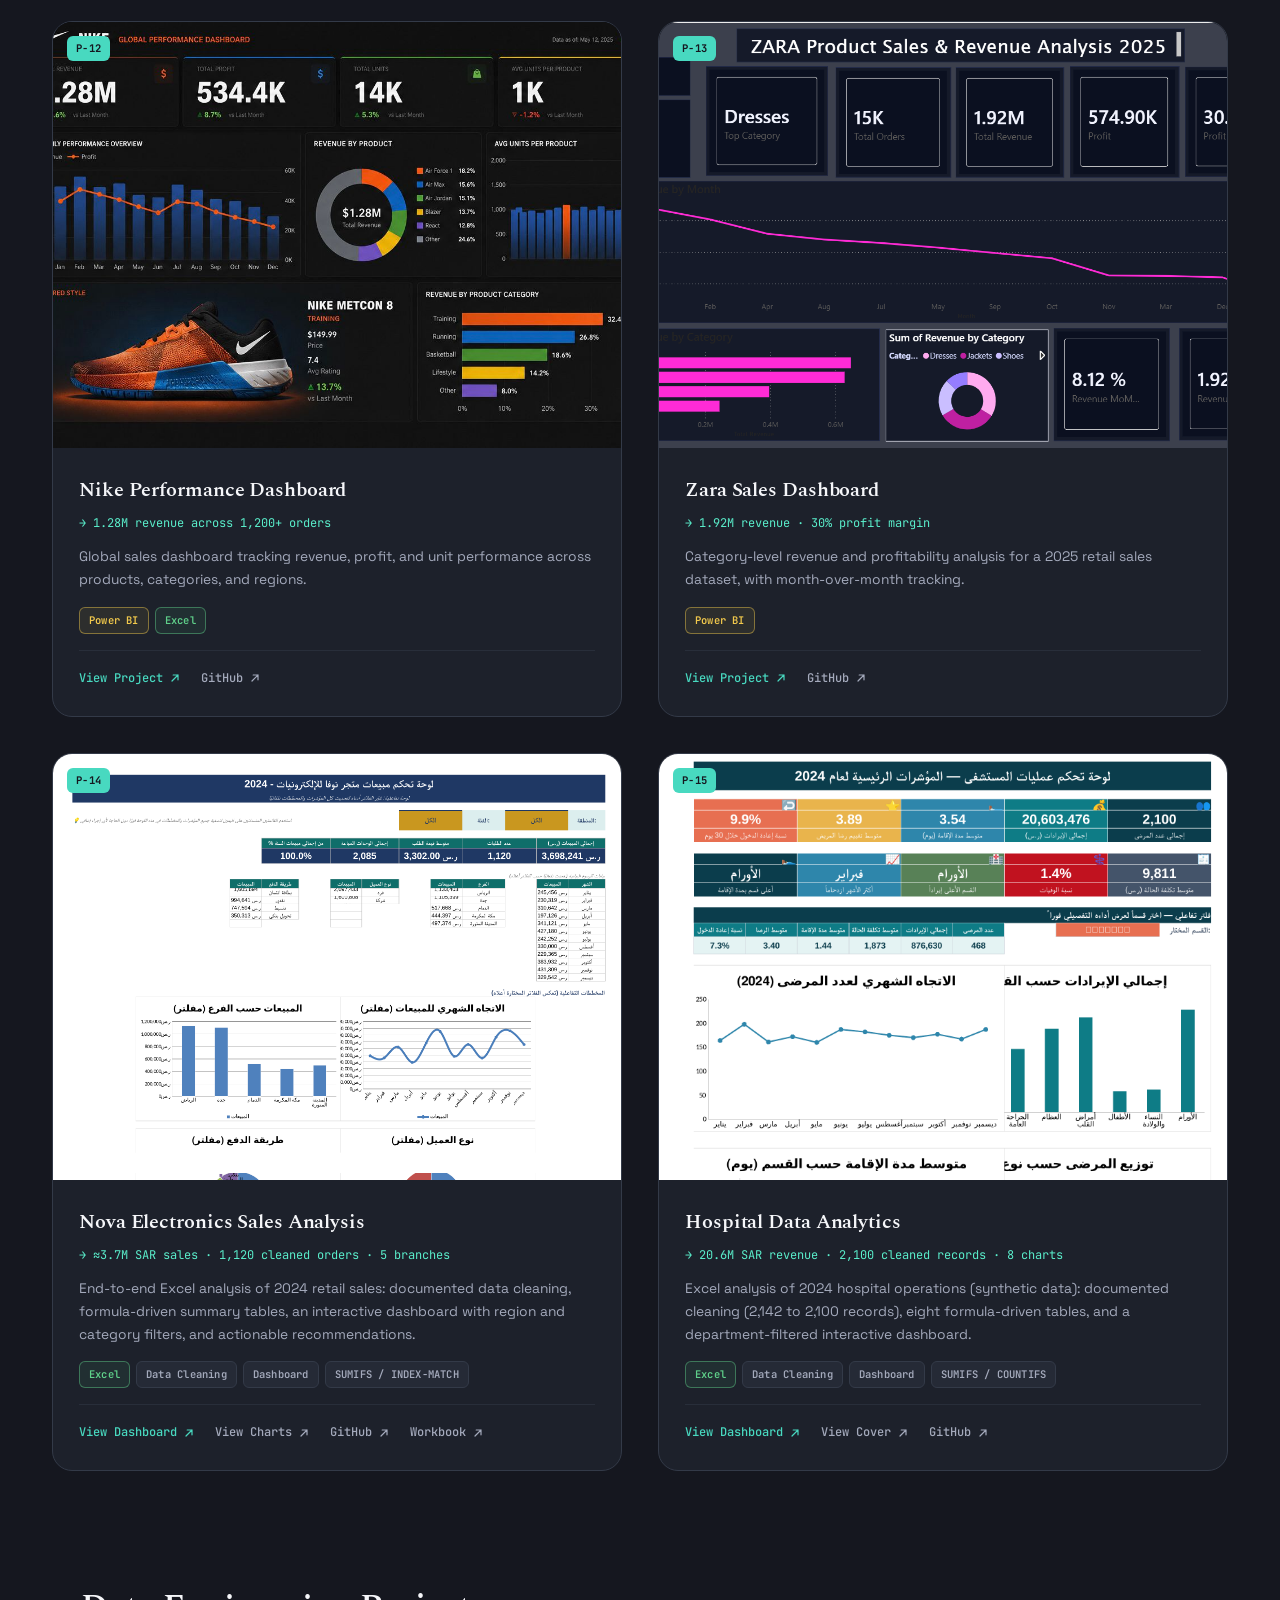
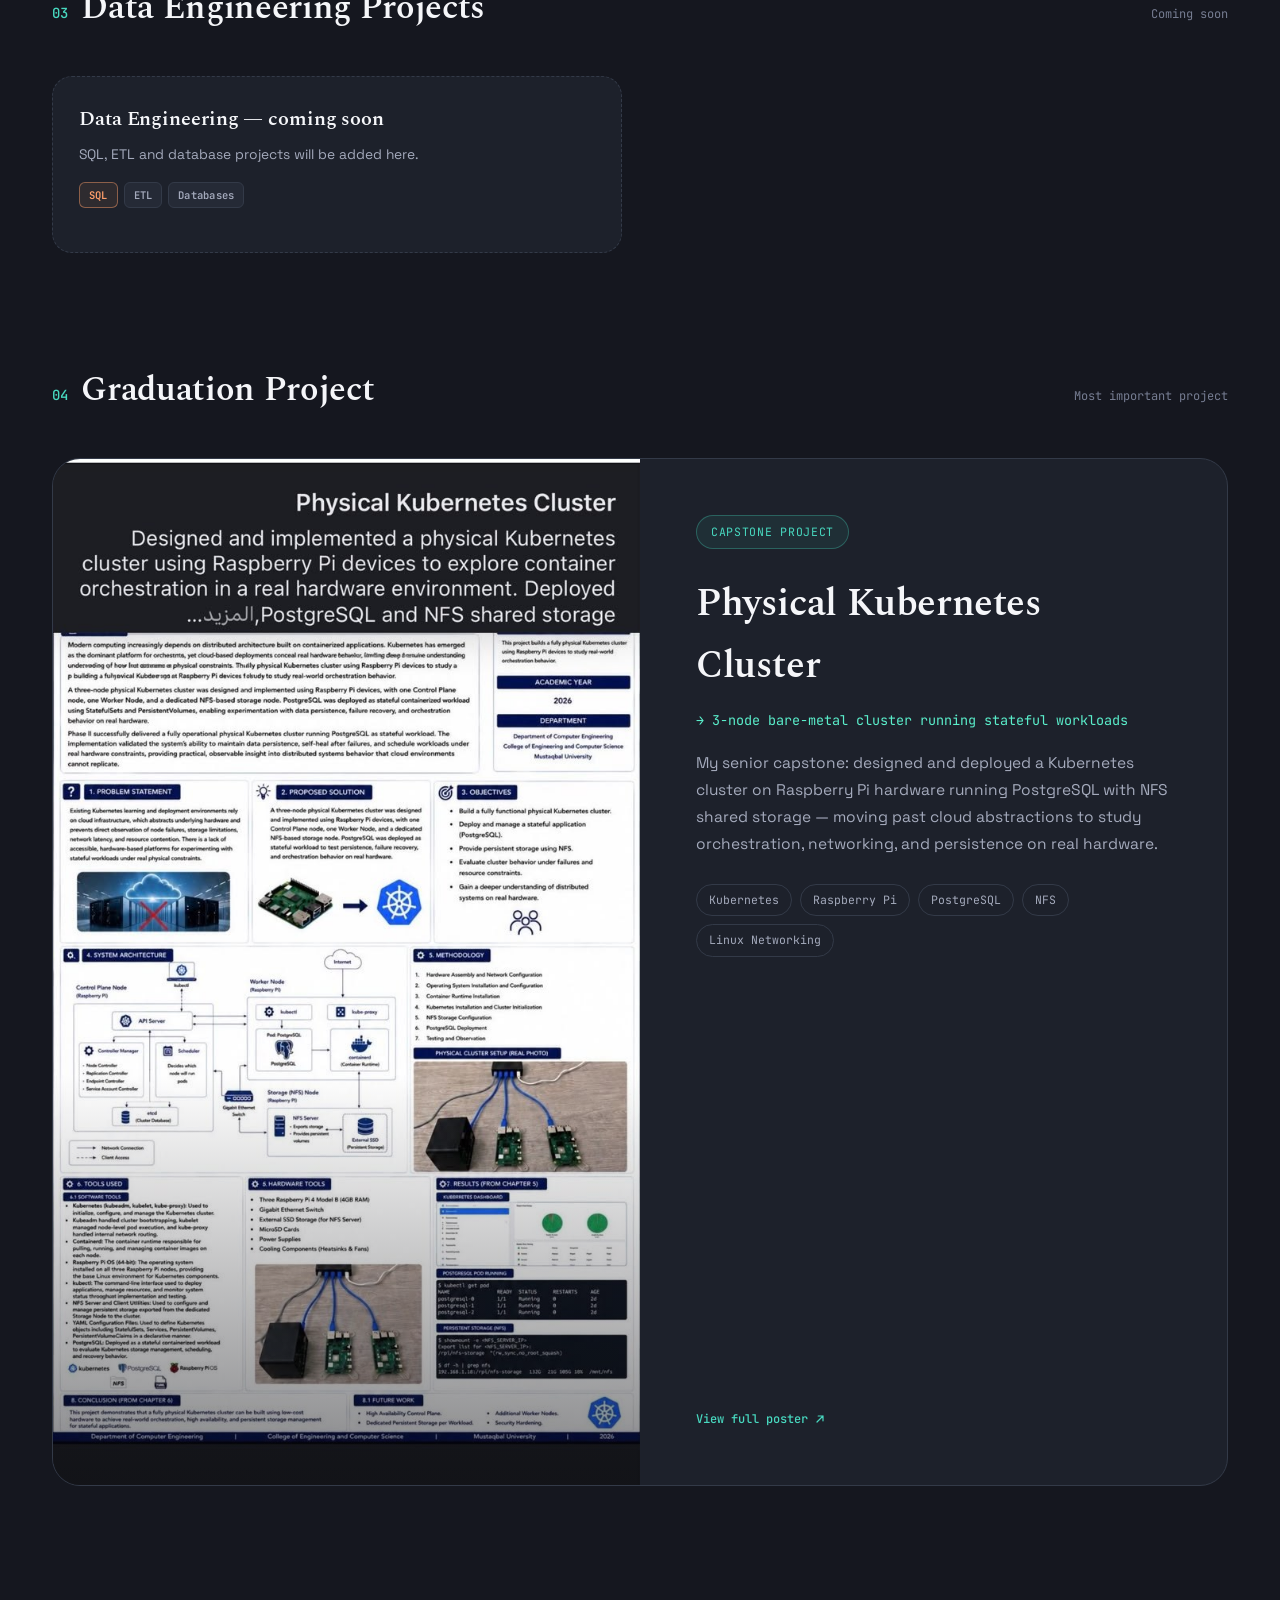
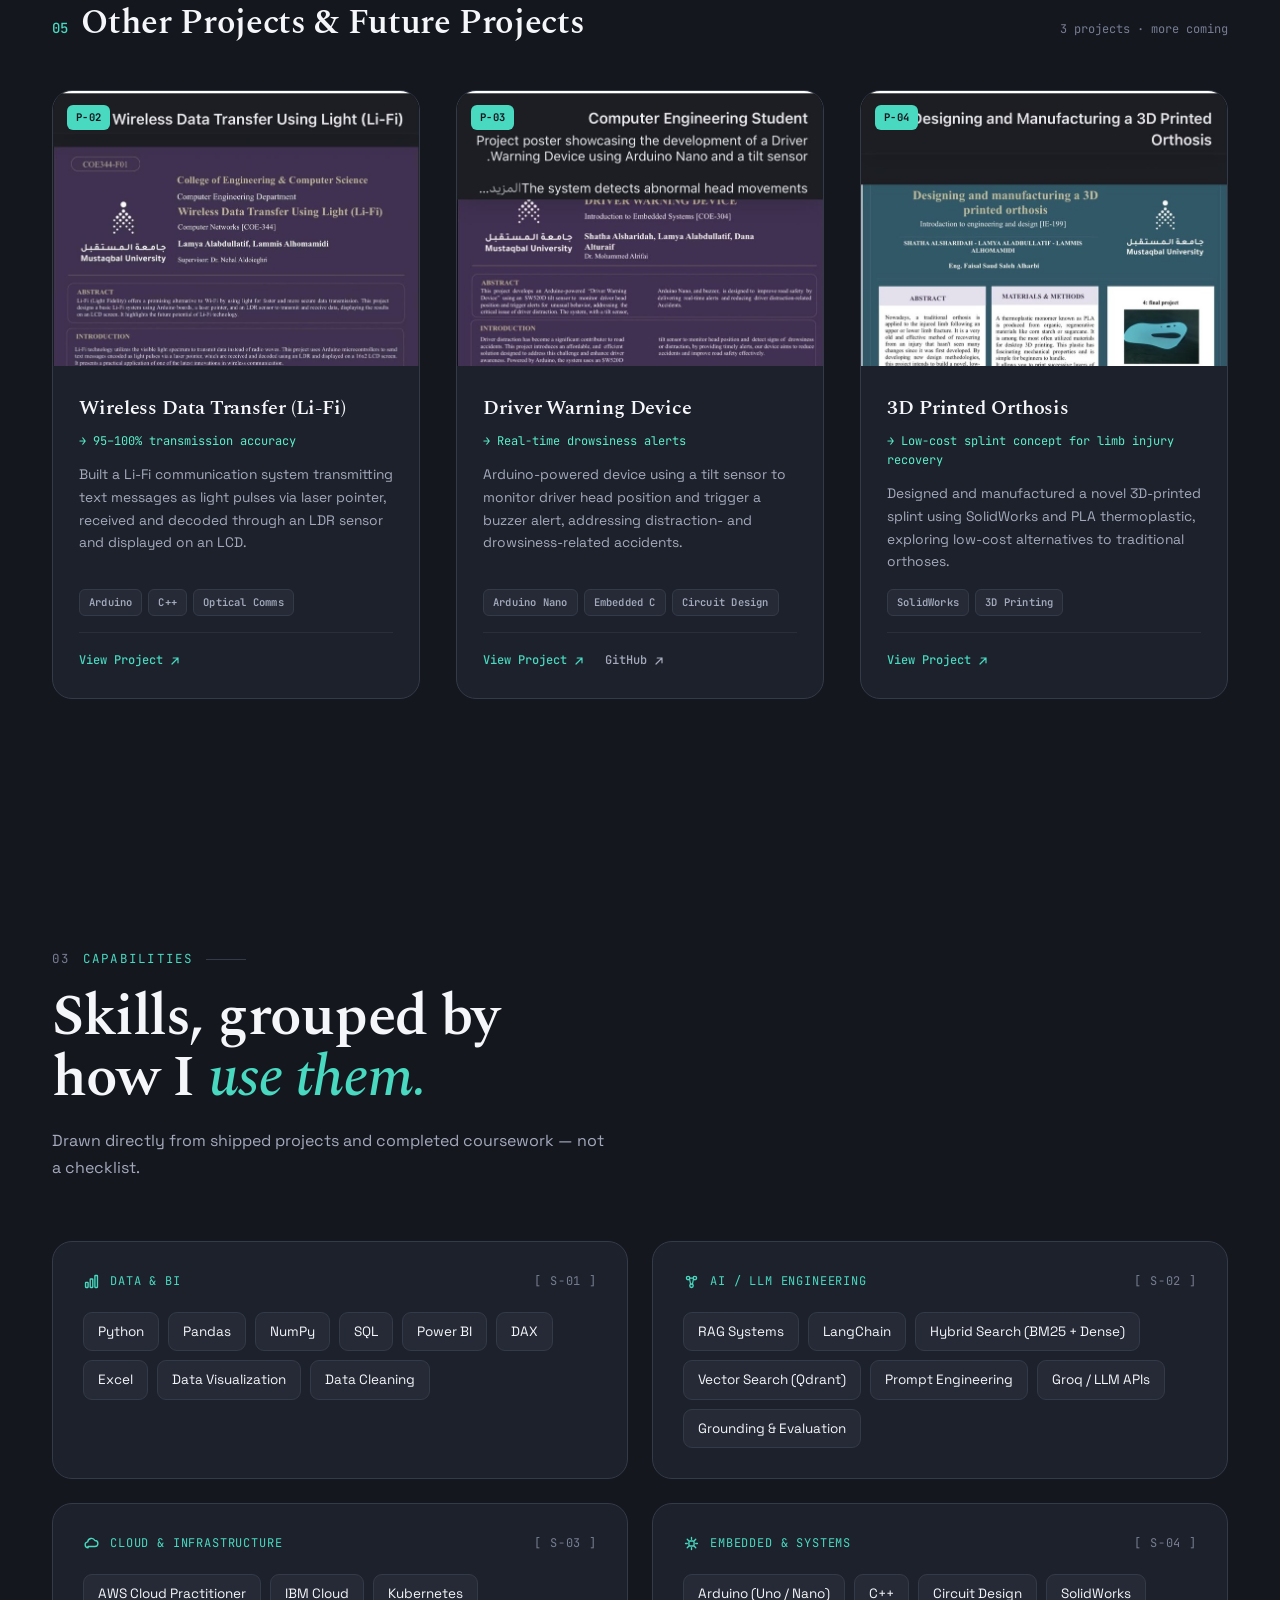
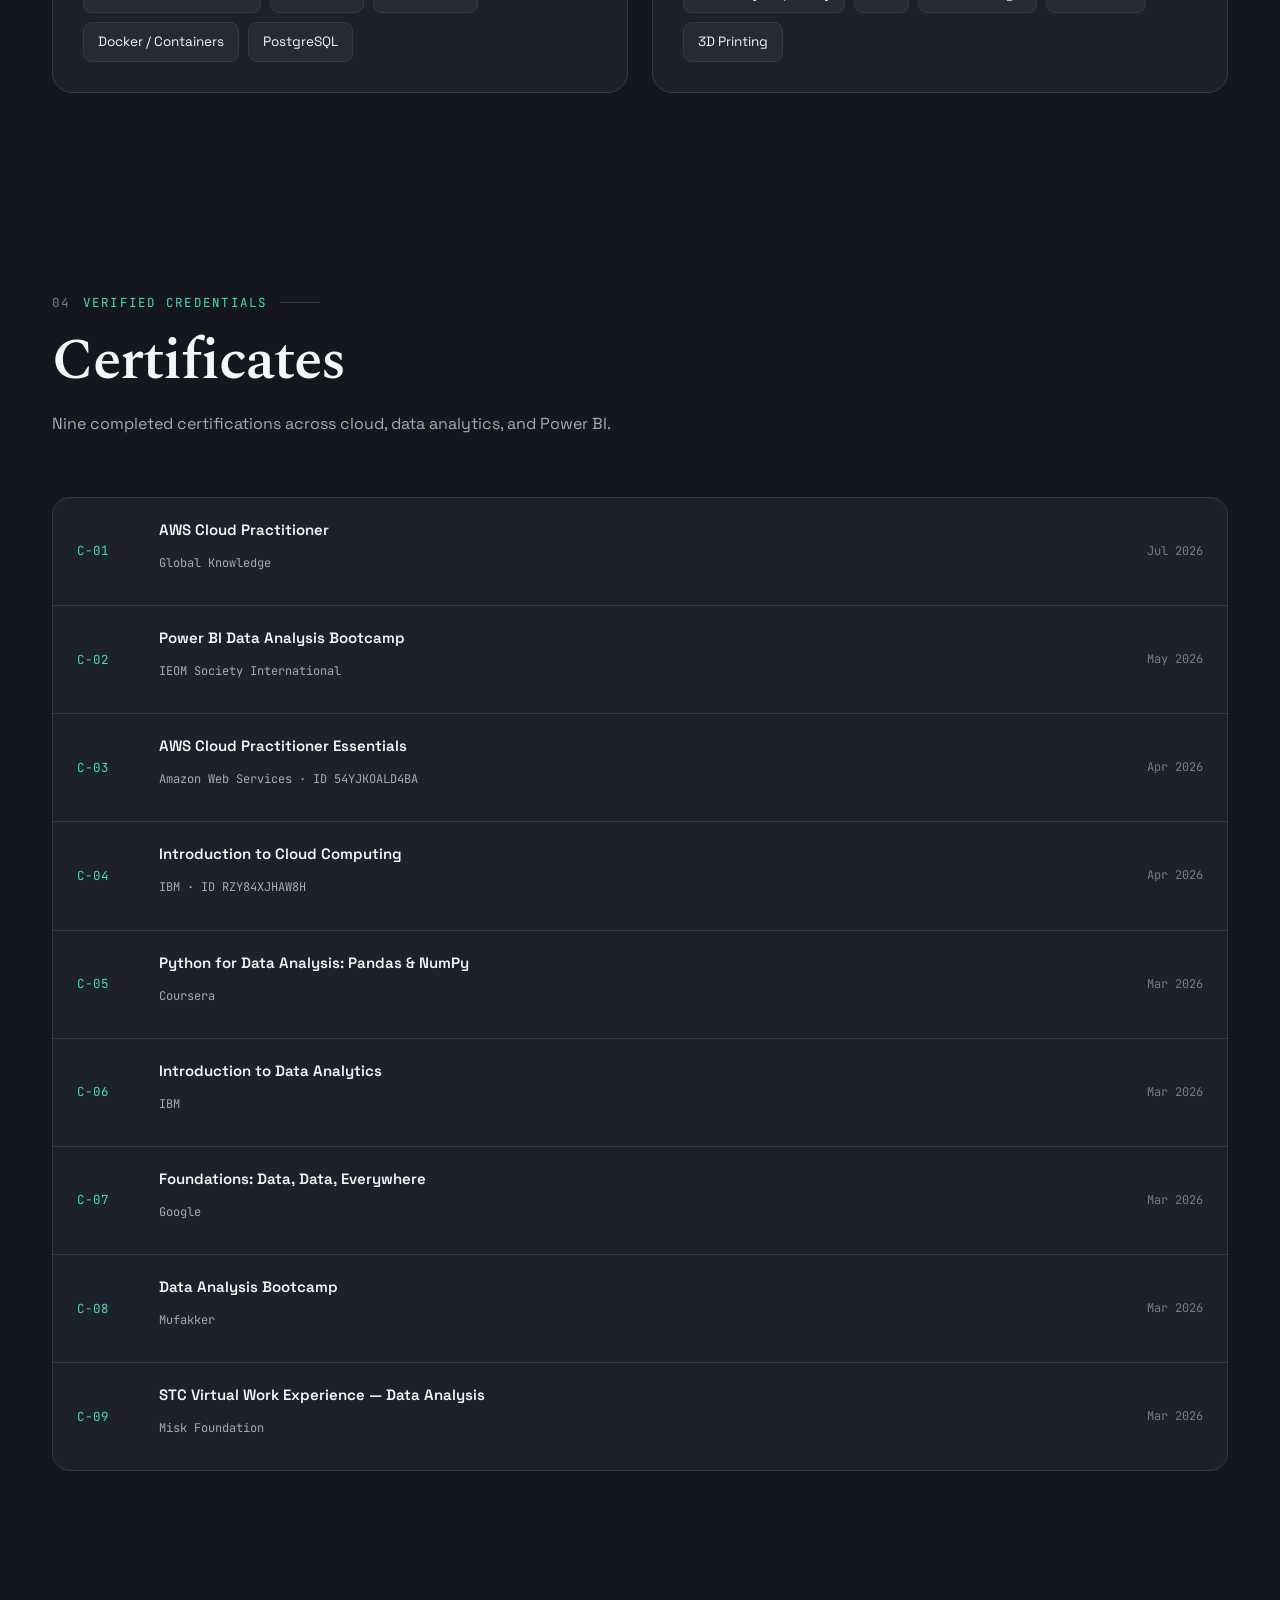
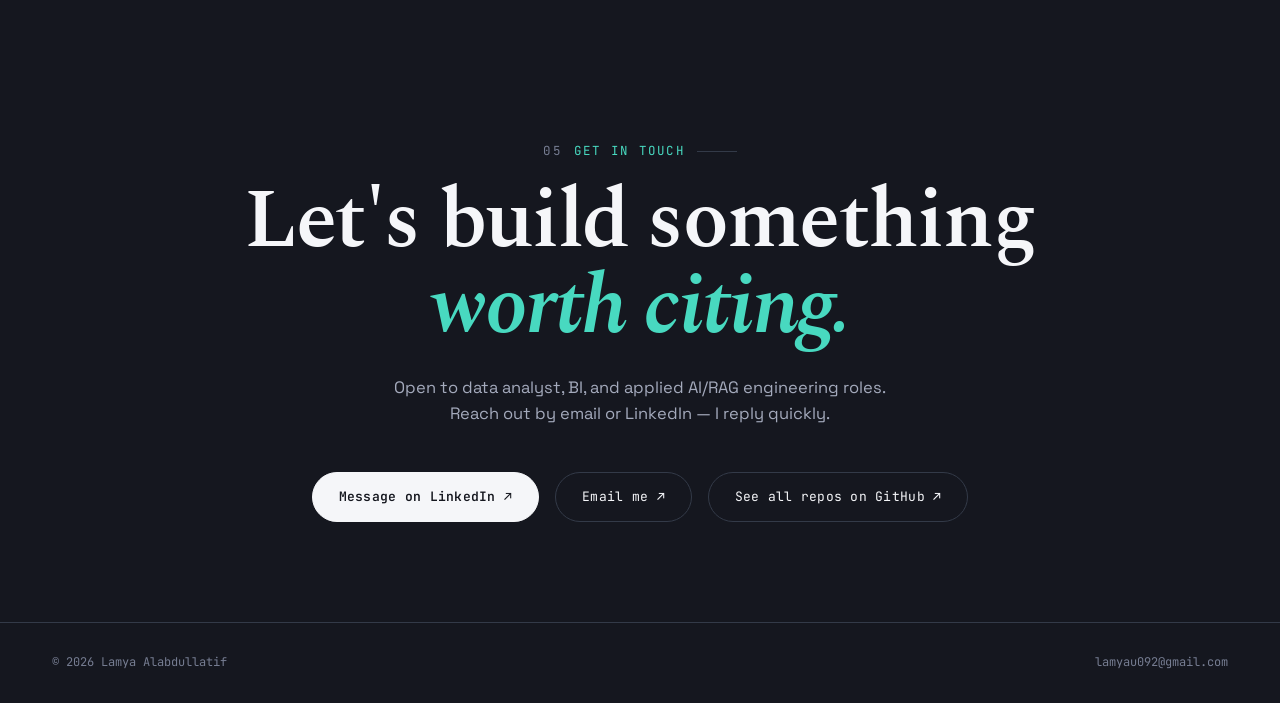
==== commit 125f1c3c: "Reorganize projects section, add Nova and Hospital" ====
--- a/index.html
+++ b/index.html
@@ -452,7 +452,13 @@
     padding:5px 10px;border-radius:6px;
   }
 
-  /* ---------- skills ---------- */
+  .tool-badges{display:flex;flex-wrap:wrap;gap:6px;margin:0 0 16px;}
+.tool-badge{font-family:var(--mono);font-size:10.5px;font-weight:600;padding:4px 9px;border-radius:6px;border:1px solid var(--line);background:var(--surface-2);color:var(--muted);letter-spacing:.02em;}
+.tool-badge.excel{color:#5fd08a;border-color:rgba(95,208,138,.45);background:rgba(95,208,138,.08);}
+.tool-badge.pbi{color:#f2c94c;border-color:rgba(242,201,76,.45);background:rgba(242,201,76,.08);}
+.tool-badge.py{color:#6ea8ff;border-color:rgba(110,168,255,.45);background:rgba(110,168,255,.08);}
+.tool-badge.sql{color:#ff9f6b;border-color:rgba(255,159,107,.45);background:rgba(255,159,107,.08);}
+/* ---------- skills ---------- */
   .skills-grid{display:grid;grid-template-columns:repeat(2,1fr);gap:24px;}
   @media (max-width:760px){ .skills-grid{grid-template-columns:1fr;} }
   .skill-group{
@@ -657,118 +663,42 @@
     <div class="wrap">
       <div class="section-head reveal">
         <div class="eyebrow"><span class="idx">02</span>Selected work</div>
-        <h2 class="section-title">Thirteen projects,<br><em>source-linked.</em></h2>
-        <p class="section-sub">Every card links to a working repository, a gallery, or a project poster — nothing here is a mockup. Grouped by track: graduation project first, then coursework, applied AI, and data analysis.</p>
+        <h2 class="section-title">Fifteen projects,<br><em>source-linked.</em></h2>
+        <p class="section-sub">Every card links to a working repository, a gallery, or a project poster — nothing here is a mockup. Grouped by track: AI &amp; machine learning, data analysis &amp; BI, data engineering, the graduation project, and other work.</p>
       </div>
 
-      <!-- ===== Graduation Project ===== -->
       <div class="track-header reveal">
-        <h3 class="track-title"><span class="track-n">01</span>Graduation Project</h3>
-        <span class="track-count">Most important project</span>
-      </div>
-      <div class="feature-project reveal">
-        <div class="feature-media js-lightbox" data-full="assets/projects/full-kubernetes.jpeg">
-          <img src="assets/projects/full-kubernetes.jpeg" alt="Physical Kubernetes cluster — graduation project poster">
-        </div>
-        <div class="feature-body">
-          <span class="feature-badge">Capstone Project</span>
-          <h3 class="feature-title">Physical Kubernetes Cluster</h3>
-          <p class="feature-stat">→ 3-node bare-metal cluster running stateful workloads</p>
-          <p class="feature-desc">My senior capstone: designed and deployed a Kubernetes cluster on Raspberry Pi hardware running PostgreSQL with NFS shared storage — moving past cloud abstractions to study orchestration, networking, and persistence on real hardware.</p>
-          <div class="feature-tech">
-            <span class="tech-pill">Kubernetes</span><span class="tech-pill">Raspberry Pi</span><span class="tech-pill">PostgreSQL</span><span class="tech-pill">NFS</span><span class="tech-pill">Linux Networking</span>
-          </div>
-          <div class="card-actions" style="border-top:none;padding-top:0;">
-            <a class="card-action primary js-lightbox" data-full="assets/projects/full-kubernetes.jpeg" href="javascript:void(0)">View full poster <svg viewBox="0 0 20 20" fill="none"><path d="M5 15L15 5M15 5H7M15 5V13" stroke="currentColor" stroke-width="2" stroke-linecap="round" stroke-linejoin="round"/></svg></a>
-          </div>
-        </div>
-      </div>
-
-      <!-- ===== University Projects ===== -->
-      <div class="track-header reveal">
-        <h3 class="track-title"><span class="track-n">02</span>University Projects</h3>
-        <span class="track-count">3 projects</span>
-      </div>
-      <div class="grid">
-
-        <article class="card reveal">
-          <div class="card-media js-lightbox" data-full="assets/projects/full-lifi.jpeg"><span class="card-tag">P-02</span><img src="assets/projects/cover-lifi.jpeg" alt="Li-Fi wireless data transfer poster"></div>
-          <div class="card-body">
-            <h3 class="card-title">Wireless Data Transfer (Li-Fi)</h3>
-            <p class="card-stat">→ 95–100% transmission accuracy</p>
-            <p class="card-desc">Built a Li-Fi communication system transmitting text messages as light pulses via laser pointer, received and decoded through an LDR sensor and displayed on an LCD.</p>
-            <p class="card-tech">Arduino · C++ · Optical Comms</p>
-            <div class="card-actions">
-              <a class="card-action primary js-lightbox" data-full="assets/projects/full-lifi.jpeg" href="javascript:void(0)">View Project <svg viewBox="0 0 20 20" fill="none"><path d="M5 15L15 5M15 5H7M15 5V13" stroke="currentColor" stroke-width="2" stroke-linecap="round" stroke-linejoin="round"/></svg></a>
-            </div>
-          </div>
-        </article>
-
-        <article class="card reveal" data-delay="1">
-          <div class="card-media js-lightbox" data-full="assets/projects/full-driver-warning.jpeg"><span class="card-tag">P-03</span><img src="assets/projects/cover-driver-warning.jpeg" alt="Driver warning device poster"></div>
-          <div class="card-body">
-            <h3 class="card-title">Driver Warning Device</h3>
-            <p class="card-stat">→ Real-time drowsiness alerts</p>
-            <p class="card-desc">Arduino-powered device using a tilt sensor to monitor driver head position and trigger a buzzer alert, addressing distraction- and drowsiness-related accidents.</p>
-            <p class="card-tech">Arduino Nano · Embedded C · Circuit Design</p>
-            <div class="card-actions">
-              <a class="card-action primary js-lightbox" data-full="assets/projects/full-driver-warning.jpeg" href="javascript:void(0)">View Project <svg viewBox="0 0 20 20" fill="none"><path d="M5 15L15 5M15 5H7M15 5V13" stroke="currentColor" stroke-width="2" stroke-linecap="round" stroke-linejoin="round"/></svg></a>
-              <a class="card-action" href="https://github.com/Lamya-Alabdullatif/Driver-Warning-Device" target="_blank" rel="noopener">GitHub <svg viewBox="0 0 20 20" fill="none"><path d="M5 15L15 5M15 5H7M15 5V13" stroke="currentColor" stroke-width="2" stroke-linecap="round" stroke-linejoin="round"/></svg></a>
-            </div>
-          </div>
-        </article>
-
-        <article class="card reveal" data-delay="2">
-          <div class="card-media js-lightbox" data-full="assets/projects/full-orthosis.jpeg"><span class="card-tag">P-04</span><img src="assets/projects/cover-orthosis.jpeg" alt="3D printed orthosis poster"></div>
-          <div class="card-body">
-            <h3 class="card-title">3D Printed Orthosis</h3>
-            <p class="card-stat">→ Low-cost splint concept for limb injury recovery</p>
-            <p class="card-desc">Designed and manufactured a novel 3D-printed splint using SolidWorks and PLA thermoplastic, exploring low-cost alternatives to traditional orthoses.</p>
-            <p class="card-tech">SolidWorks · 3D Printing</p>
-            <div class="card-actions">
-              <a class="card-action primary js-lightbox" data-full="assets/projects/full-orthosis.jpeg" href="javascript:void(0)">View Project <svg viewBox="0 0 20 20" fill="none"><path d="M5 15L15 5M15 5H7M15 5V13" stroke="currentColor" stroke-width="2" stroke-linecap="round" stroke-linejoin="round"/></svg></a>
-            </div>
-          </div>
-        </article>
-
-      </div>
-
-      <!-- ===== AI Projects ===== -->
-      <div class="track-header reveal">
-        <h3 class="track-title"><span class="track-n">03</span>AI &amp; LLM Projects</h3>
-        <span class="track-count">5 projects</span>
-      </div>
-      <div class="grid">
-
-        <article class="card reveal">
+<h3 class="track-title"><span class="track-n">01</span>AI &amp; Machine Learning Projects</h3>
+<span class="track-count">5 projects</span>
+</div>
+<div class="grid">
+<article class="card reveal">
           <div class="card-media js-lightbox" data-full="assets/projects/muhaseb-hero.png"><span class="card-tag">P-05</span><img src="assets/projects/muhaseb-hero.png" alt="Muhaseb AI landing page hero"></div>
           <div class="card-body">
             <h3 class="card-title">Muhaseb AI</h3>
             <p class="card-stat">→ Cites the exact ZATCA article for every answer</p>
             <p class="card-desc">Arabic RAG assistant for Saudi VAT &amp; e-invoicing compliance. Answers are grounded in official ZATCA documents and refuse to answer out of scope — plus an invoice compliance checker.</p>
-            <p class="card-tech">Python · FastAPI · Groq · Llama 3.3 · Qdrant · Hybrid Search</p>
+            <div class="tool-badges"><span class="tool-badge py">Python</span><span class="tool-badge ">FastAPI</span><span class="tool-badge ">Groq</span><span class="tool-badge ">Llama 3.3</span><span class="tool-badge ">Qdrant</span><span class="tool-badge ">Hybrid Search</span></div>
             <div class="card-actions">
               <a class="card-action primary js-lightbox" data-full="assets/projects/muhaseb-hero.png" href="javascript:void(0)">View Project <svg viewBox="0 0 20 20" fill="none"><path d="M5 15L15 5M15 5H7M15 5V13" stroke="currentColor" stroke-width="2" stroke-linecap="round" stroke-linejoin="round"/></svg></a>
               <a class="card-action" href="https://github.com/Lamya-Alabdullatif/muhaseb-ai-showcase" target="_blank" rel="noopener">GitHub <svg viewBox="0 0 20 20" fill="none"><path d="M5 15L15 5M15 5H7M15 5V13" stroke="currentColor" stroke-width="2" stroke-linecap="round" stroke-linejoin="round"/></svg></a>
             </div>
           </div>
         </article>
-
-        <article class="card reveal" data-delay="1">
+<article class="card reveal" data-delay="1">
           <div class="card-media js-lightbox" data-full="assets/projects/legal-rag-1.jpeg"><span class="card-tag">P-06</span><img src="assets/projects/legal-rag-1.jpeg" alt="Legal RAG chat with grounding rate and citations"></div>
           <div class="card-body">
             <h3 class="card-title">Legal RAG — Labor Law Assistant</h3>
             <p class="card-stat">→ Recall@10: 97.8% · 100% precision on flagged claims</p>
             <p class="card-desc">RAG system answering questions on Saudi Labor &amp; Social Insurance Law, with a sentence-level grounding/hallucination check and a reproducible evaluation suite.</p>
-            <p class="card-tech">Python · LangChain · Streamlit · Hybrid Retrieval</p>
+            <div class="tool-badges"><span class="tool-badge py">Python</span><span class="tool-badge ">LangChain</span><span class="tool-badge ">Streamlit</span><span class="tool-badge ">Hybrid Retrieval</span></div>
             <div class="card-actions">
               <a class="card-action primary js-lightbox" data-full="assets/projects/legal-rag-1.jpeg" href="javascript:void(0)">View Project <svg viewBox="0 0 20 20" fill="none"><path d="M5 15L15 5M15 5H7M15 5V13" stroke="currentColor" stroke-width="2" stroke-linecap="round" stroke-linejoin="round"/></svg></a>
               <a class="card-action" href="https://github.com/Lamya-Alabdullatif/legal-rag-showcase" target="_blank" rel="noopener">GitHub <svg viewBox="0 0 20 20" fill="none"><path d="M5 15L15 5M15 5H7M15 5V13" stroke="currentColor" stroke-width="2" stroke-linecap="round" stroke-linejoin="round"/></svg></a>
             </div>
           </div>
         </article>
-
-        <article class="card reveal" data-delay="2">
+<article class="card reveal" data-delay="2">
           <div class="card-media has-gallery" data-gallery="miftah"><span class="card-tag">P-07</span>
             <div class="gallery-container">
               <div class="gallery-track" id="miftah-track">
@@ -792,14 +722,13 @@
             <h3 class="card-title">Miftah Negotiation Platform</h3>
             <p class="card-stat">→ Enterprise deal evaluation &amp; negotiation intelligence</p>
             <p class="card-desc">A comprehensive platform for B2B negotiations, helping businesses evaluate and manage complex commercial agreements with AI-powered analysis, risk assessment, and deal structuring guidance.</p>
-            <p class="card-tech">Python · FastAPI · React · Groq · LLM Integration · Business Intelligence</p>
+            <div class="tool-badges"><span class="tool-badge py">Python</span><span class="tool-badge ">FastAPI</span><span class="tool-badge ">React</span><span class="tool-badge ">Groq</span><span class="tool-badge ">LLM Integration</span><span class="tool-badge ">Business Intelligence</span></div>
             <div class="card-actions">
               <span class="card-action primary" style="cursor:default;">Swipe or use arrows to browse →</span>
             </div>
           </div>
         </article>
-
-        <article class="card reveal" data-delay="3">
+<article class="card reveal" data-delay="3">
           <div class="card-media has-gallery" data-gallery="basira"><span class="card-tag">P-08</span>
             <div class="gallery-container">
               <div class="gallery-track" id="basira-track">
@@ -825,15 +754,14 @@
             <h3 class="card-title">Basira (بصيرة) — AI Data Insight Platform</h3>
             <p class="card-stat">→ Auto-cleaned data · live dashboard · bilingual AI Q&amp;A, zero external API</p>
             <p class="card-desc">Upload any messy CSV or Excel file and Basira cleans it automatically, builds an interactive dashboard, and answers plain-language questions about it — in Arabic or English — through a self-built rule-based engine rather than a wrapped AI API.</p>
-            <p class="card-tech">Next.js · FastAPI · Pandas · Plotly · Bilingual NLQ Engine</p>
+            <div class="tool-badges"><span class="tool-badge ">Next.js</span><span class="tool-badge ">FastAPI</span><span class="tool-badge py">Pandas</span><span class="tool-badge ">Plotly</span><span class="tool-badge ">Bilingual NLQ Engine</span></div>
             <div class="card-actions">
               <span class="card-action primary" style="cursor:default;">Swipe or use arrows to browse →</span>
               <a class="card-action" href="https://github.com/Lamya-Alabdullatif/basira-ai-showcase" target="_blank" rel="noopener">GitHub <svg viewBox="0 0 20 20" fill="none"><path d="M5 15L15 5M15 5H7M15 5V13" stroke="currentColor" stroke-width="2" stroke-linecap="round" stroke-linejoin="round"/></svg></a>
             </div>
           </div>
         </article>
-
-        <article class="card reveal" data-delay="4">
+<article class="card reveal" data-delay="4">
           <div class="card-media has-gallery" data-gallery="cloudrag"><span class="card-tag">P-09</span>
             <div class="gallery-container">
               <div class="gallery-track" id="cloudrag-track">
@@ -857,81 +785,180 @@
             <h3 class="card-title">Cloud AI Knowledge Assistant</h3>
             <p class="card-stat">→ Real RAG pipeline · cited sources with page numbers · zero hallucinated answers</p>
             <p class="card-desc">Cloud-based RAG system: upload PDFs to a private AWS S3 bucket, chunk and embed them, index in Qdrant Cloud, then ask questions and get answers grounded strictly in the retrieved context — every answer cites the exact document and page it came from.</p>
-            <p class="card-tech">FastAPI · AWS S3 · Qdrant Cloud · LangChain · Streamlit · Docker</p>
+            <div class="tool-badges"><span class="tool-badge ">FastAPI</span><span class="tool-badge ">AWS S3</span><span class="tool-badge ">Qdrant Cloud</span><span class="tool-badge ">LangChain</span><span class="tool-badge ">Streamlit</span><span class="tool-badge ">Docker</span></div>
             <div class="card-actions">
               <span class="card-action primary" style="cursor:default;">Swipe or use arrows to browse →</span>
               <a class="card-action" href="https://github.com/Lamya-Alabdullatif/cloud-ai-knowledge-assistant" target="_blank" rel="noopener">GitHub <svg viewBox="0 0 20 20" fill="none"><path d="M5 15L15 5M15 5H7M15 5V13" stroke="currentColor" stroke-width="2" stroke-linecap="round" stroke-linejoin="round"/></svg></a>
             </div>
           </div>
         </article>
-
-      </div>
-
-      <!-- ===== Data Analysis Projects ===== -->
-      <div class="track-header reveal">
-        <h3 class="track-title"><span class="track-n">04</span>Data Analysis Projects</h3>
-        <span class="track-count">4 projects</span>
-      </div>
-      <div class="grid grid-2">
-
-        <article class="card reveal">
+</div>
+<div class="track-header reveal">
+<h3 class="track-title"><span class="track-n">02</span>Data Analysis &amp; Business Intelligence</h3>
+<span class="track-count">6 projects</span>
+</div>
+<div class="grid grid-2">
+<article class="card reveal">
           <div class="card-media js-lightbox" data-full="assets/projects/google-play.png"><span class="card-tag">P-10</span><img src="assets/projects/google-play.png" alt="Google Play Store analytics Power BI dashboard"></div>
           <div class="card-body">
             <h3 class="card-title">Google Play Store Analytics</h3>
             <p class="card-stat">→ 11,500 apps · $590M+ in tracked revenue</p>
             <p class="card-desc">Interactive Power BI dashboard analyzing app installs, revenue, ratings and category trends, built on a fully documented Excel data-cleaning pipeline.</p>
-            <p class="card-tech">Power BI · Excel · Data Cleaning</p>
+            <div class="tool-badges"><span class="tool-badge pbi">Power BI</span><span class="tool-badge excel">Excel</span><span class="tool-badge ">Data Cleaning</span></div>
             <div class="card-actions">
               <a class="card-action primary js-lightbox" data-full="assets/projects/google-play.png" href="javascript:void(0)">View Project <svg viewBox="0 0 20 20" fill="none"><path d="M5 15L15 5M15 5H7M15 5V13" stroke="currentColor" stroke-width="2" stroke-linecap="round" stroke-linejoin="round"/></svg></a>
               <a class="card-action" href="https://github.com/Lamya-Alabdullatif/google-play-store-analytics-dashboard" target="_blank" rel="noopener">GitHub <svg viewBox="0 0 20 20" fill="none"><path d="M5 15L15 5M15 5H7M15 5V13" stroke="currentColor" stroke-width="2" stroke-linecap="round" stroke-linejoin="round"/></svg></a>
             </div>
           </div>
         </article>
-
-        <article class="card reveal" data-delay="1">
+<article class="card reveal" data-delay="1">
           <div class="card-media js-lightbox" data-full="assets/projects/gaming-insights.png"><span class="card-tag">P-11</span><img src="assets/projects/gaming-insights.png" alt="Top platforms by global game sales chart"></div>
           <div class="card-body">
             <h3 class="card-title">Gaming Market Insights</h3>
             <p class="card-stat">→ Platform, genre &amp; publisher sales trends</p>
             <p class="card-desc">Exploratory analysis of global video game sales — platform performance, genre trends, and the relationship between critic scores and sales.</p>
-            <p class="card-tech">Python · Pandas · Seaborn</p>
+            <div class="tool-badges"><span class="tool-badge py">Python</span><span class="tool-badge py">Pandas</span><span class="tool-badge py">Seaborn</span></div>
             <div class="card-actions">
               <a class="card-action primary js-lightbox" data-full="assets/projects/gaming-insights.png" href="javascript:void(0)">View Project <svg viewBox="0 0 20 20" fill="none"><path d="M5 15L15 5M15 5H7M15 5V13" stroke="currentColor" stroke-width="2" stroke-linecap="round" stroke-linejoin="round"/></svg></a>
               <a class="card-action" href="https://github.com/Lamya-Alabdullatif/Gaming-Market-Insights" target="_blank" rel="noopener">GitHub <svg viewBox="0 0 20 20" fill="none"><path d="M5 15L15 5M15 5H7M15 5V13" stroke="currentColor" stroke-width="2" stroke-linecap="round" stroke-linejoin="round"/></svg></a>
             </div>
           </div>
         </article>
-
-        <article class="card reveal">
+<article class="card reveal">
           <div class="card-media js-lightbox" data-full="assets/projects/nike.jpeg"><span class="card-tag">P-12</span><img src="assets/projects/nike.jpeg" alt="Nike global performance Power BI dashboard"></div>
           <div class="card-body">
             <h3 class="card-title">Nike Performance Dashboard</h3>
             <p class="card-stat">→ 1.28M revenue across 1,200+ orders</p>
             <p class="card-desc">Global sales dashboard tracking revenue, profit, and unit performance across products, categories, and regions.</p>
-            <p class="card-tech">Power BI · Excel</p>
+            <div class="tool-badges"><span class="tool-badge pbi">Power BI</span><span class="tool-badge excel">Excel</span></div>
             <div class="card-actions">
               <a class="card-action primary js-lightbox" data-full="assets/projects/nike.jpeg" href="javascript:void(0)">View Project <svg viewBox="0 0 20 20" fill="none"><path d="M5 15L15 5M15 5H7M15 5V13" stroke="currentColor" stroke-width="2" stroke-linecap="round" stroke-linejoin="round"/></svg></a>
               <a class="card-action" href="https://github.com/Lamya-Alabdullatif/nike-powerbi-dashboard" target="_blank" rel="noopener">GitHub <svg viewBox="0 0 20 20" fill="none"><path d="M5 15L15 5M15 5H7M15 5V13" stroke="currentColor" stroke-width="2" stroke-linecap="round" stroke-linejoin="round"/></svg></a>
             </div>
           </div>
         </article>
-
-        <article class="card reveal" data-delay="1">
+<article class="card reveal" data-delay="1">
           <div class="card-media js-lightbox" data-full="assets/projects/zara.png"><span class="card-tag">P-13</span><img src="assets/projects/zara.png" alt="Zara product sales Power BI dashboard"></div>
           <div class="card-body">
             <h3 class="card-title">Zara Sales Dashboard</h3>
             <p class="card-stat">→ 1.92M revenue · 30% profit margin</p>
             <p class="card-desc">Category-level revenue and profitability analysis for a 2025 retail sales dataset, with month-over-month tracking.</p>
-            <p class="card-tech">Power BI</p>
+            <div class="tool-badges"><span class="tool-badge pbi">Power BI</span></div>
             <div class="card-actions">
               <a class="card-action primary js-lightbox" data-full="assets/projects/zara.png" href="javascript:void(0)">View Project <svg viewBox="0 0 20 20" fill="none"><path d="M5 15L15 5M15 5H7M15 5V13" stroke="currentColor" stroke-width="2" stroke-linecap="round" stroke-linejoin="round"/></svg></a>
               <a class="card-action" href="https://github.com/Lamya-Alabdullatif/zara-powerbi-dashboard" target="_blank" rel="noopener">GitHub <svg viewBox="0 0 20 20" fill="none"><path d="M5 15L15 5M15 5H7M15 5V13" stroke="currentColor" stroke-width="2" stroke-linecap="round" stroke-linejoin="round"/></svg></a>
             </div>
           </div>
         </article>
-
+<article class="card reveal">
+<div class="card-media js-lightbox" data-full="assets/projects/nova-dashboard.png"><span class="card-tag">P-14</span><img src="assets/projects/nova-dashboard.png" alt="Nova Electronics Excel sales dashboard"></div>
+<div class="card-body">
+<h3 class="card-title">Nova Electronics Sales Analysis</h3>
+<p class="card-stat">→ ≈3.7M SAR sales · 1,120 cleaned orders · 5 branches</p>
+<p class="card-desc">End-to-end Excel analysis of 2024 retail sales: documented data cleaning, formula-driven summary tables, an interactive dashboard with region and category filters, and actionable recommendations.</p>
+<div class="tool-badges"><span class="tool-badge excel">Excel</span><span class="tool-badge ">Data Cleaning</span><span class="tool-badge ">Dashboard</span><span class="tool-badge ">SUMIFS / INDEX-MATCH</span></div>
+<div class="card-actions">
+<a class="card-action primary js-lightbox" data-full="assets/projects/nova-dashboard.png" href="javascript:void(0)">View Dashboard <svg viewBox="0 0 20 20" fill="none"><path d="M5 15L15 5M15 5H7M15 5V13" stroke="currentColor" stroke-width="2" stroke-linecap="round" stroke-linejoin="round"/></svg></a>
+<a class="card-action js-lightbox" data-full="assets/projects/nova-charts.png" href="javascript:void(0)">View Charts <svg viewBox="0 0 20 20" fill="none"><path d="M5 15L15 5M15 5H7M15 5V13" stroke="currentColor" stroke-width="2" stroke-linecap="round" stroke-linejoin="round"/></svg></a>
+<a class="card-action" href="https://github.com/Lamya-Alabdullatif/nova" target="_blank" rel="noopener">GitHub <svg viewBox="0 0 20 20" fill="none"><path d="M5 15L15 5M15 5H7M15 5V13" stroke="currentColor" stroke-width="2" stroke-linecap="round" stroke-linejoin="round"/></svg></a>
+<a class="card-action" href="https://github.com/Lamya-Alabdullatif/2024" target="_blank" rel="noopener">Workbook <svg viewBox="0 0 20 20" fill="none"><path d="M5 15L15 5M15 5H7M15 5V13" stroke="currentColor" stroke-width="2" stroke-linecap="round" stroke-linejoin="round"/></svg></a>
+</div>
+</div>
+</article>
+<article class="card reveal" data-delay="1">
+<div class="card-media js-lightbox" data-full="assets/projects/hospital-dashboard.png"><span class="card-tag">P-15</span><img src="assets/projects/hospital-dashboard.png" alt="Hospital analytics Excel dashboard"></div>
+<div class="card-body">
+<h3 class="card-title">Hospital Data Analytics</h3>
+<p class="card-stat">→ 20.6M SAR revenue · 2,100 cleaned records · 8 charts</p>
+<p class="card-desc">Excel analysis of 2024 hospital operations (synthetic data): documented cleaning (2,142 to 2,100 records), eight formula-driven tables, and a department-filtered interactive dashboard.</p>
+<div class="tool-badges"><span class="tool-badge excel">Excel</span><span class="tool-badge ">Data Cleaning</span><span class="tool-badge ">Dashboard</span><span class="tool-badge ">SUMIFS / COUNTIFS</span></div>
+<div class="card-actions">
+<a class="card-action primary js-lightbox" data-full="assets/projects/hospital-dashboard.png" href="javascript:void(0)">View Dashboard <svg viewBox="0 0 20 20" fill="none"><path d="M5 15L15 5M15 5H7M15 5V13" stroke="currentColor" stroke-width="2" stroke-linecap="round" stroke-linejoin="round"/></svg></a>
+<a class="card-action js-lightbox" data-full="assets/projects/hospital-cover.png" href="javascript:void(0)">View Cover <svg viewBox="0 0 20 20" fill="none"><path d="M5 15L15 5M15 5H7M15 5V13" stroke="currentColor" stroke-width="2" stroke-linecap="round" stroke-linejoin="round"/></svg></a>
+<a class="card-action" href="https://github.com/Lamya-Alabdullatif/Hospital-analysis" target="_blank" rel="noopener">GitHub <svg viewBox="0 0 20 20" fill="none"><path d="M5 15L15 5M15 5H7M15 5V13" stroke="currentColor" stroke-width="2" stroke-linecap="round" stroke-linejoin="round"/></svg></a>
+</div>
+</div>
+</article>
+</div>
+<div class="track-header reveal">
+<h3 class="track-title"><span class="track-n">03</span>Data Engineering Projects</h3>
+<span class="track-count">Coming soon</span>
+</div>
+<div class="grid grid-2">
+<article class="card reveal" style="border-style:dashed;">
+<div class="card-body">
+<h3 class="card-title">Data Engineering — coming soon</h3>
+<p class="card-desc">SQL, ETL and database projects will be added here.</p>
+<div class="tool-badges"><span class="tool-badge sql">SQL</span><span class="tool-badge">ETL</span><span class="tool-badge">Databases</span></div>
+</div>
+</article>
+</div>
+<div class="track-header reveal">
+<h3 class="track-title"><span class="track-n">04</span>Graduation Project</h3>
+<span class="track-count">Most important project</span>
+</div>
+<div class="feature-project reveal">
+        <div class="feature-media js-lightbox" data-full="assets/projects/full-kubernetes.jpeg">
+          <img src="assets/projects/full-kubernetes.jpeg" alt="Physical Kubernetes cluster — graduation project poster">
+        </div>
+        <div class="feature-body">
+          <span class="feature-badge">Capstone Project</span>
+          <h3 class="feature-title">Physical Kubernetes Cluster</h3>
+          <p class="feature-stat">→ 3-node bare-metal cluster running stateful workloads</p>
+          <p class="feature-desc">My senior capstone: designed and deployed a Kubernetes cluster on Raspberry Pi hardware running PostgreSQL with NFS shared storage — moving past cloud abstractions to study orchestration, networking, and persistence on real hardware.</p>
+          <div class="feature-tech">
+            <span class="tech-pill">Kubernetes</span><span class="tech-pill">Raspberry Pi</span><span class="tech-pill">PostgreSQL</span><span class="tech-pill">NFS</span><span class="tech-pill">Linux Networking</span>
+          </div>
+          <div class="card-actions" style="border-top:none;padding-top:0;">
+            <a class="card-action primary js-lightbox" data-full="assets/projects/full-kubernetes.jpeg" href="javascript:void(0)">View full poster <svg viewBox="0 0 20 20" fill="none"><path d="M5 15L15 5M15 5H7M15 5V13" stroke="currentColor" stroke-width="2" stroke-linecap="round" stroke-linejoin="round"/></svg></a>
+          </div>
+        </div>
       </div>
-    </div>
+<div class="track-header reveal">
+<h3 class="track-title"><span class="track-n">05</span>Other Projects &amp; Future Projects</h3>
+<span class="track-count">3 projects · more coming</span>
+</div>
+<div class="grid">
+<article class="card reveal">
+          <div class="card-media js-lightbox" data-full="assets/projects/full-lifi.jpeg"><span class="card-tag">P-02</span><img src="assets/projects/cover-lifi.jpeg" alt="Li-Fi wireless data transfer poster"></div>
+          <div class="card-body">
+            <h3 class="card-title">Wireless Data Transfer (Li-Fi)</h3>
+            <p class="card-stat">→ 95–100% transmission accuracy</p>
+            <p class="card-desc">Built a Li-Fi communication system transmitting text messages as light pulses via laser pointer, received and decoded through an LDR sensor and displayed on an LCD.</p>
+            <div class="tool-badges"><span class="tool-badge ">Arduino</span><span class="tool-badge ">C++</span><span class="tool-badge ">Optical Comms</span></div>
+            <div class="card-actions">
+              <a class="card-action primary js-lightbox" data-full="assets/projects/full-lifi.jpeg" href="javascript:void(0)">View Project <svg viewBox="0 0 20 20" fill="none"><path d="M5 15L15 5M15 5H7M15 5V13" stroke="currentColor" stroke-width="2" stroke-linecap="round" stroke-linejoin="round"/></svg></a>
+            </div>
+          </div>
+        </article>
+<article class="card reveal" data-delay="1">
+          <div class="card-media js-lightbox" data-full="assets/projects/full-driver-warning.jpeg"><span class="card-tag">P-03</span><img src="assets/projects/cover-driver-warning.jpeg" alt="Driver warning device poster"></div>
+          <div class="card-body">
+            <h3 class="card-title">Driver Warning Device</h3>
+            <p class="card-stat">→ Real-time drowsiness alerts</p>
+            <p class="card-desc">Arduino-powered device using a tilt sensor to monitor driver head position and trigger a buzzer alert, addressing distraction- and drowsiness-related accidents.</p>
+            <div class="tool-badges"><span class="tool-badge ">Arduino Nano</span><span class="tool-badge ">Embedded C</span><span class="tool-badge ">Circuit Design</span></div>
+            <div class="card-actions">
+              <a class="card-action primary js-lightbox" data-full="assets/projects/full-driver-warning.jpeg" href="javascript:void(0)">View Project <svg viewBox="0 0 20 20" fill="none"><path d="M5 15L15 5M15 5H7M15 5V13" stroke="currentColor" stroke-width="2" stroke-linecap="round" stroke-linejoin="round"/></svg></a>
+              <a class="card-action" href="https://github.com/Lamya-Alabdullatif/Driver-Warning-Device" target="_blank" rel="noopener">GitHub <svg viewBox="0 0 20 20" fill="none"><path d="M5 15L15 5M15 5H7M15 5V13" stroke="currentColor" stroke-width="2" stroke-linecap="round" stroke-linejoin="round"/></svg></a>
+            </div>
+          </div>
+        </article>
+<article class="card reveal" data-delay="2">
+          <div class="card-media js-lightbox" data-full="assets/projects/full-orthosis.jpeg"><span class="card-tag">P-04</span><img src="assets/projects/cover-orthosis.jpeg" alt="3D printed orthosis poster"></div>
+          <div class="card-body">
+            <h3 class="card-title">3D Printed Orthosis</h3>
+            <p class="card-stat">→ Low-cost splint concept for limb injury recovery</p>
+            <p class="card-desc">Designed and manufactured a novel 3D-printed splint using SolidWorks and PLA thermoplastic, exploring low-cost alternatives to traditional orthoses.</p>
+            <div class="tool-badges"><span class="tool-badge ">SolidWorks</span><span class="tool-badge ">3D Printing</span></div>
+            <div class="card-actions">
+              <a class="card-action primary js-lightbox" data-full="assets/projects/full-orthosis.jpeg" href="javascript:void(0)">View Project <svg viewBox="0 0 20 20" fill="none"><path d="M5 15L15 5M15 5H7M15 5V13" stroke="currentColor" stroke-width="2" stroke-linecap="round" stroke-linejoin="round"/></svg></a>
+            </div>
+          </div>
+        </article>
+</div>
+<!-- ADD NEW PROJECT CARDS INSIDE THE MATCHING .grid ABOVE -->
+</div>
   </section>
 
   <!-- ================= SKILLS ================= -->
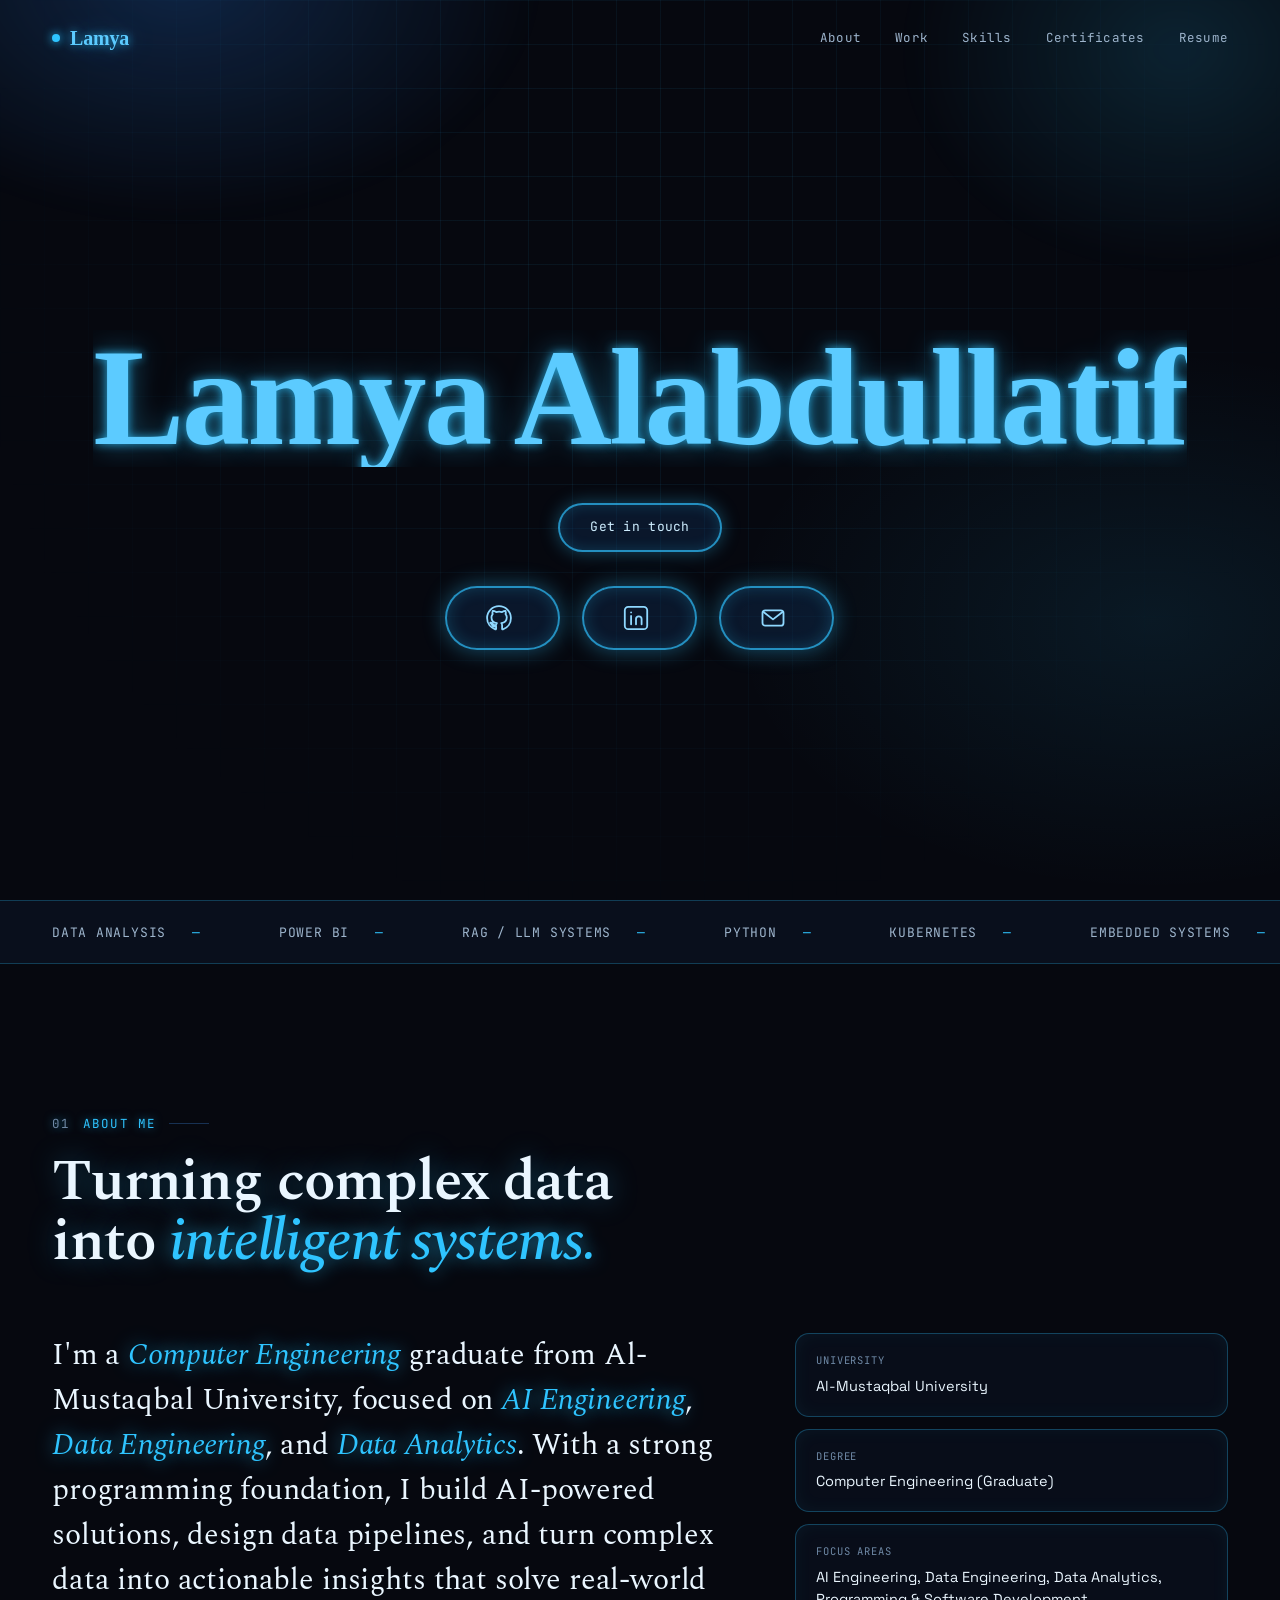
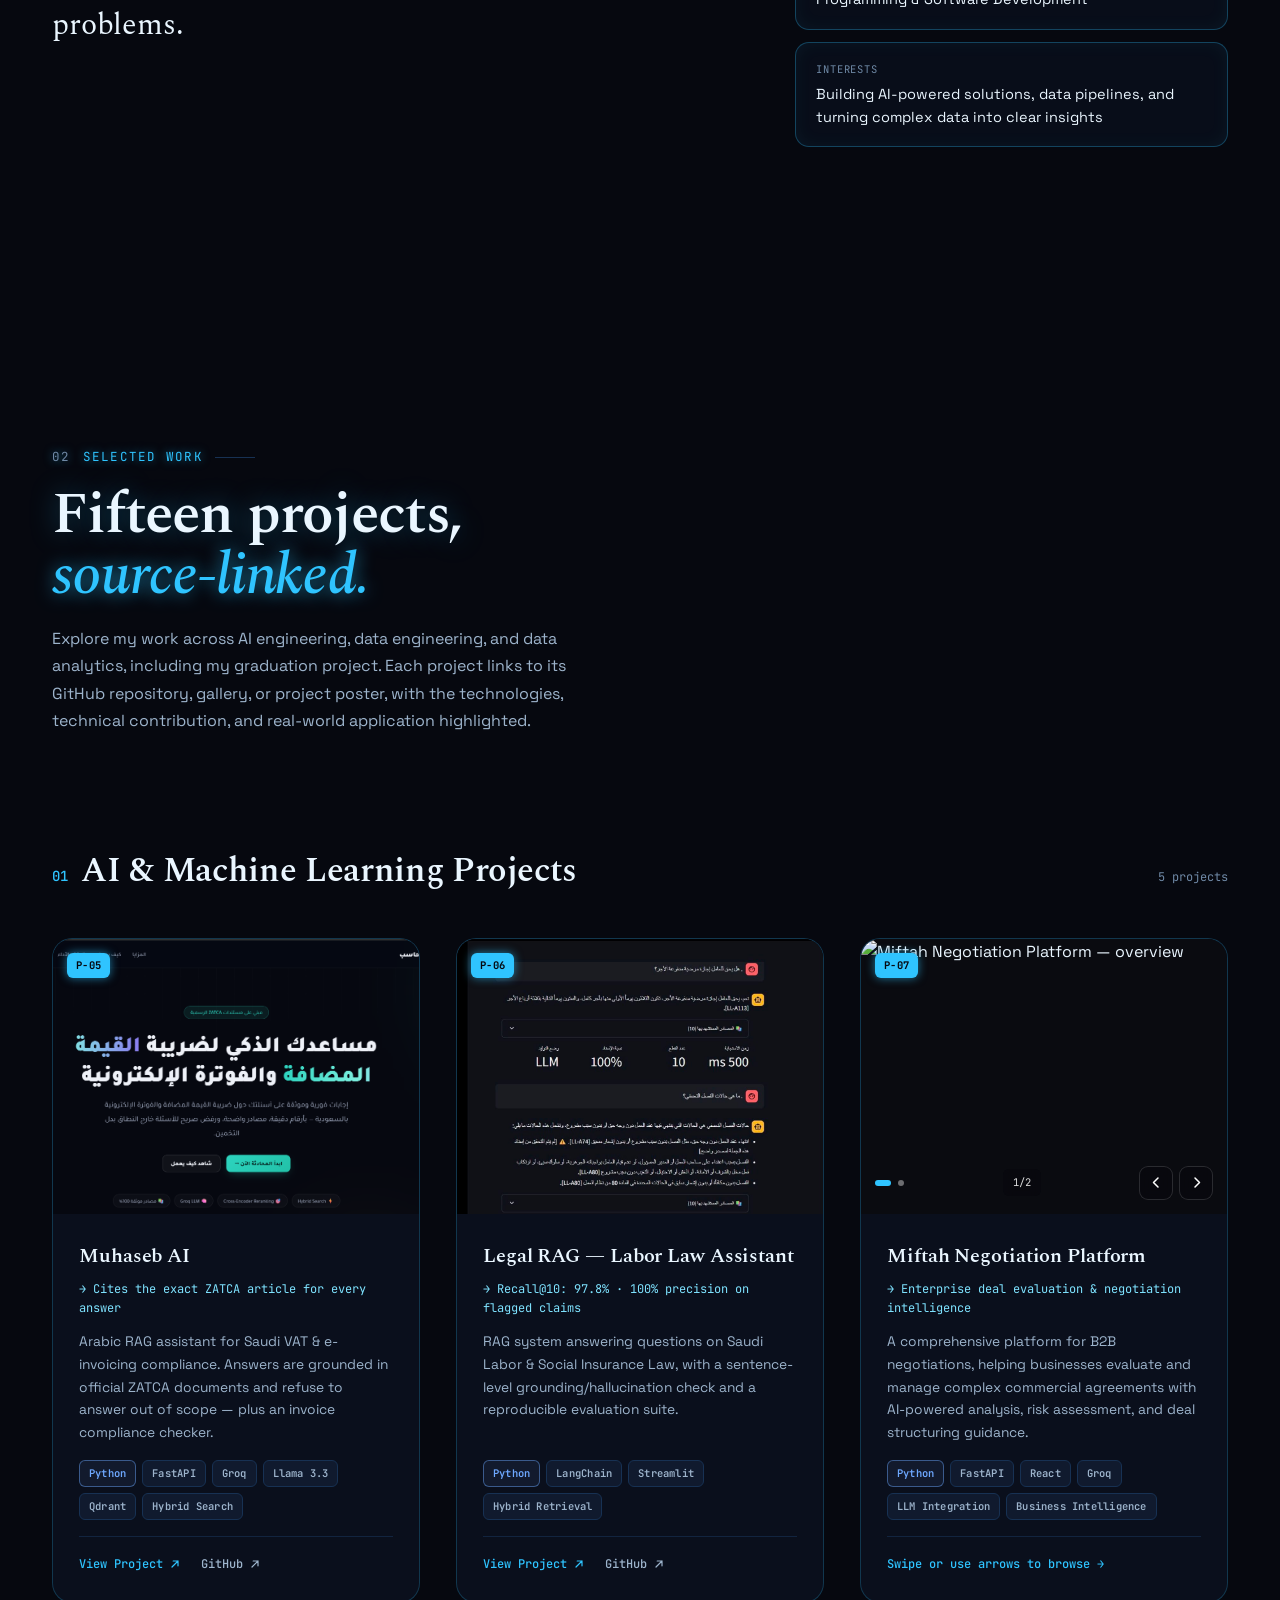
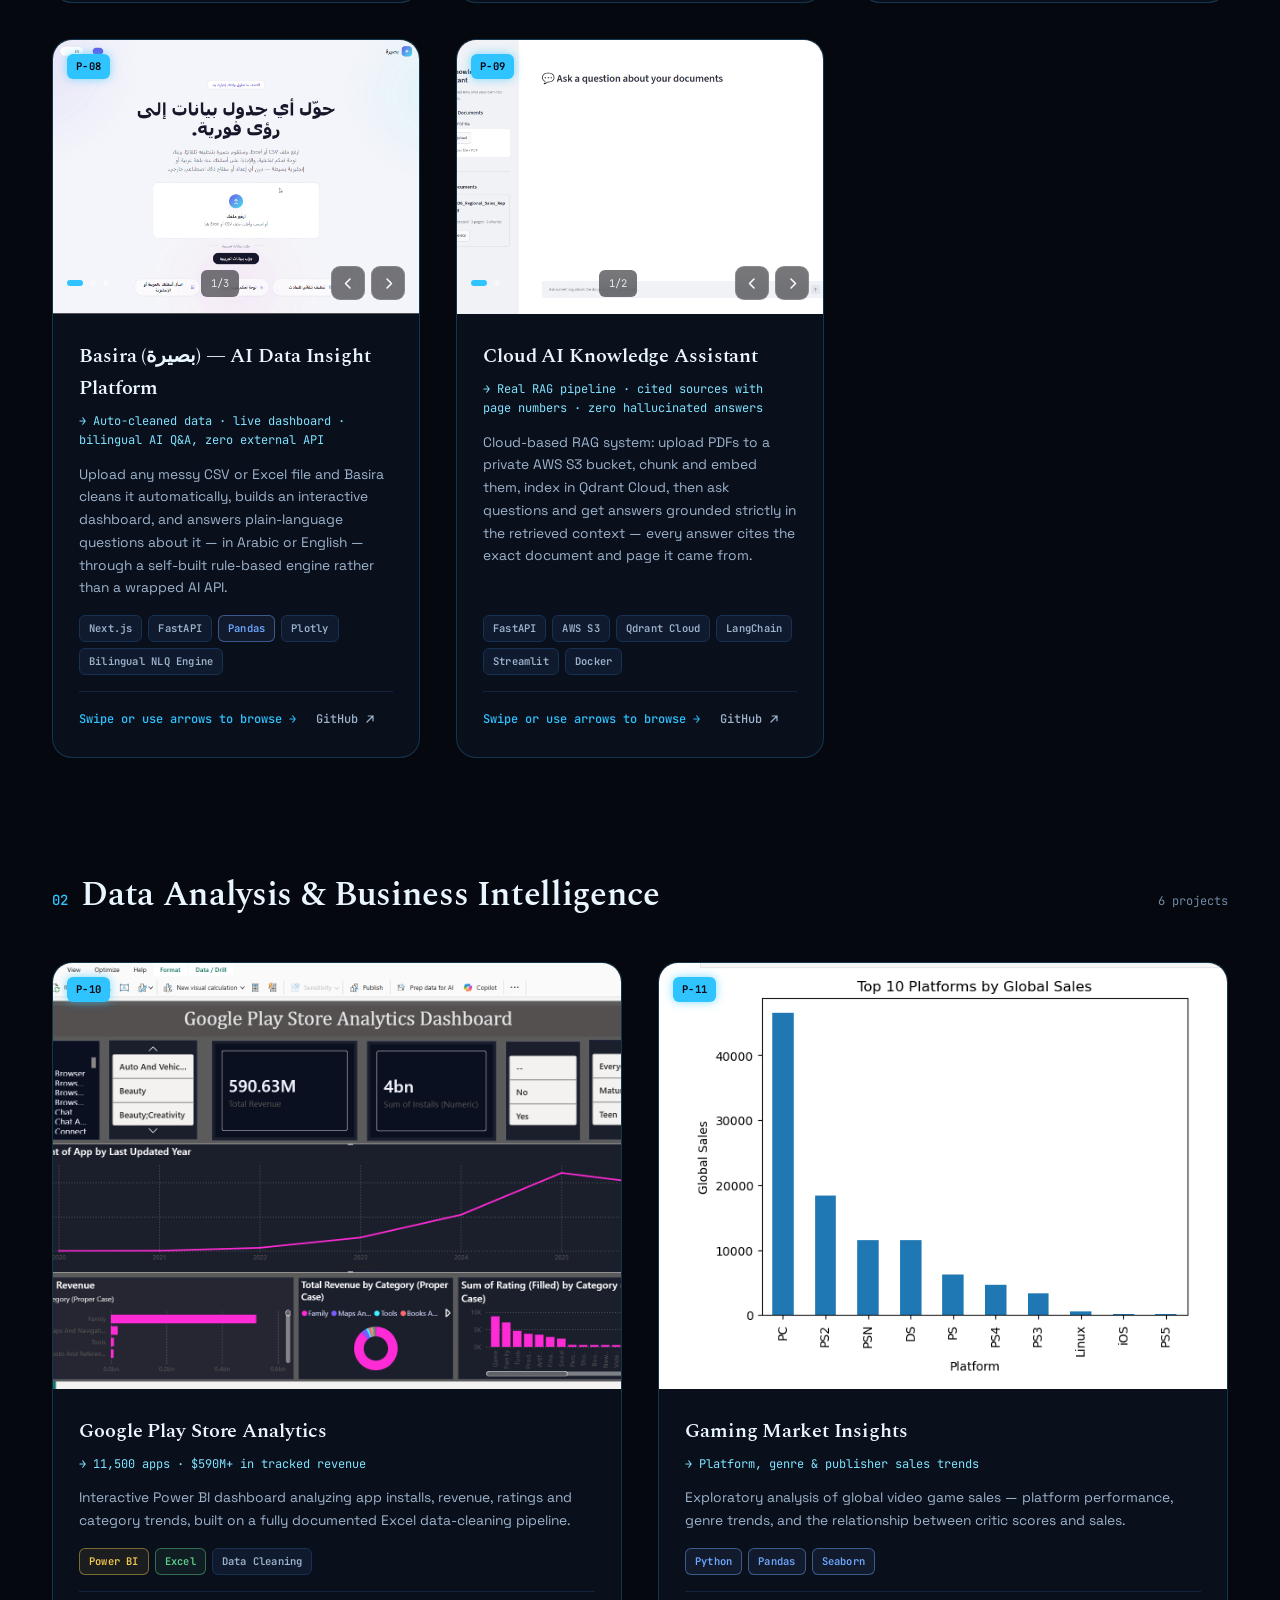
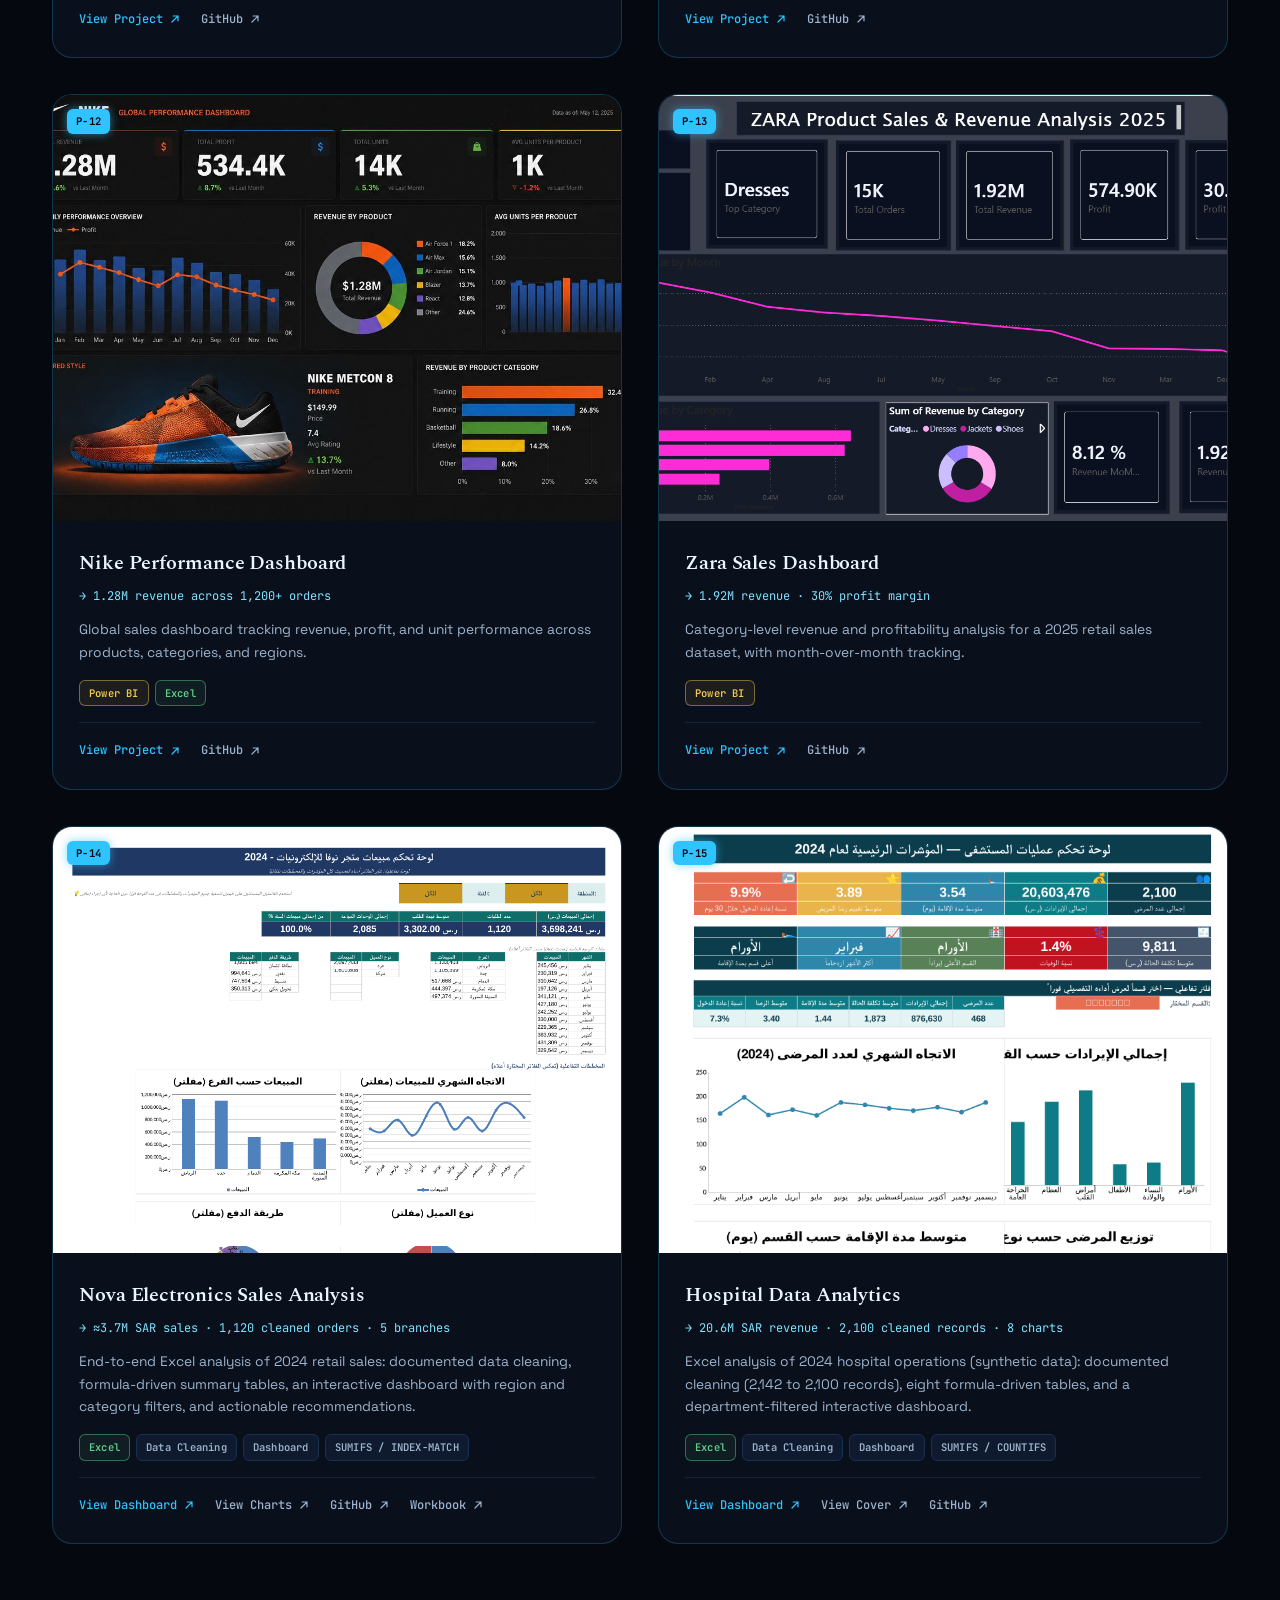
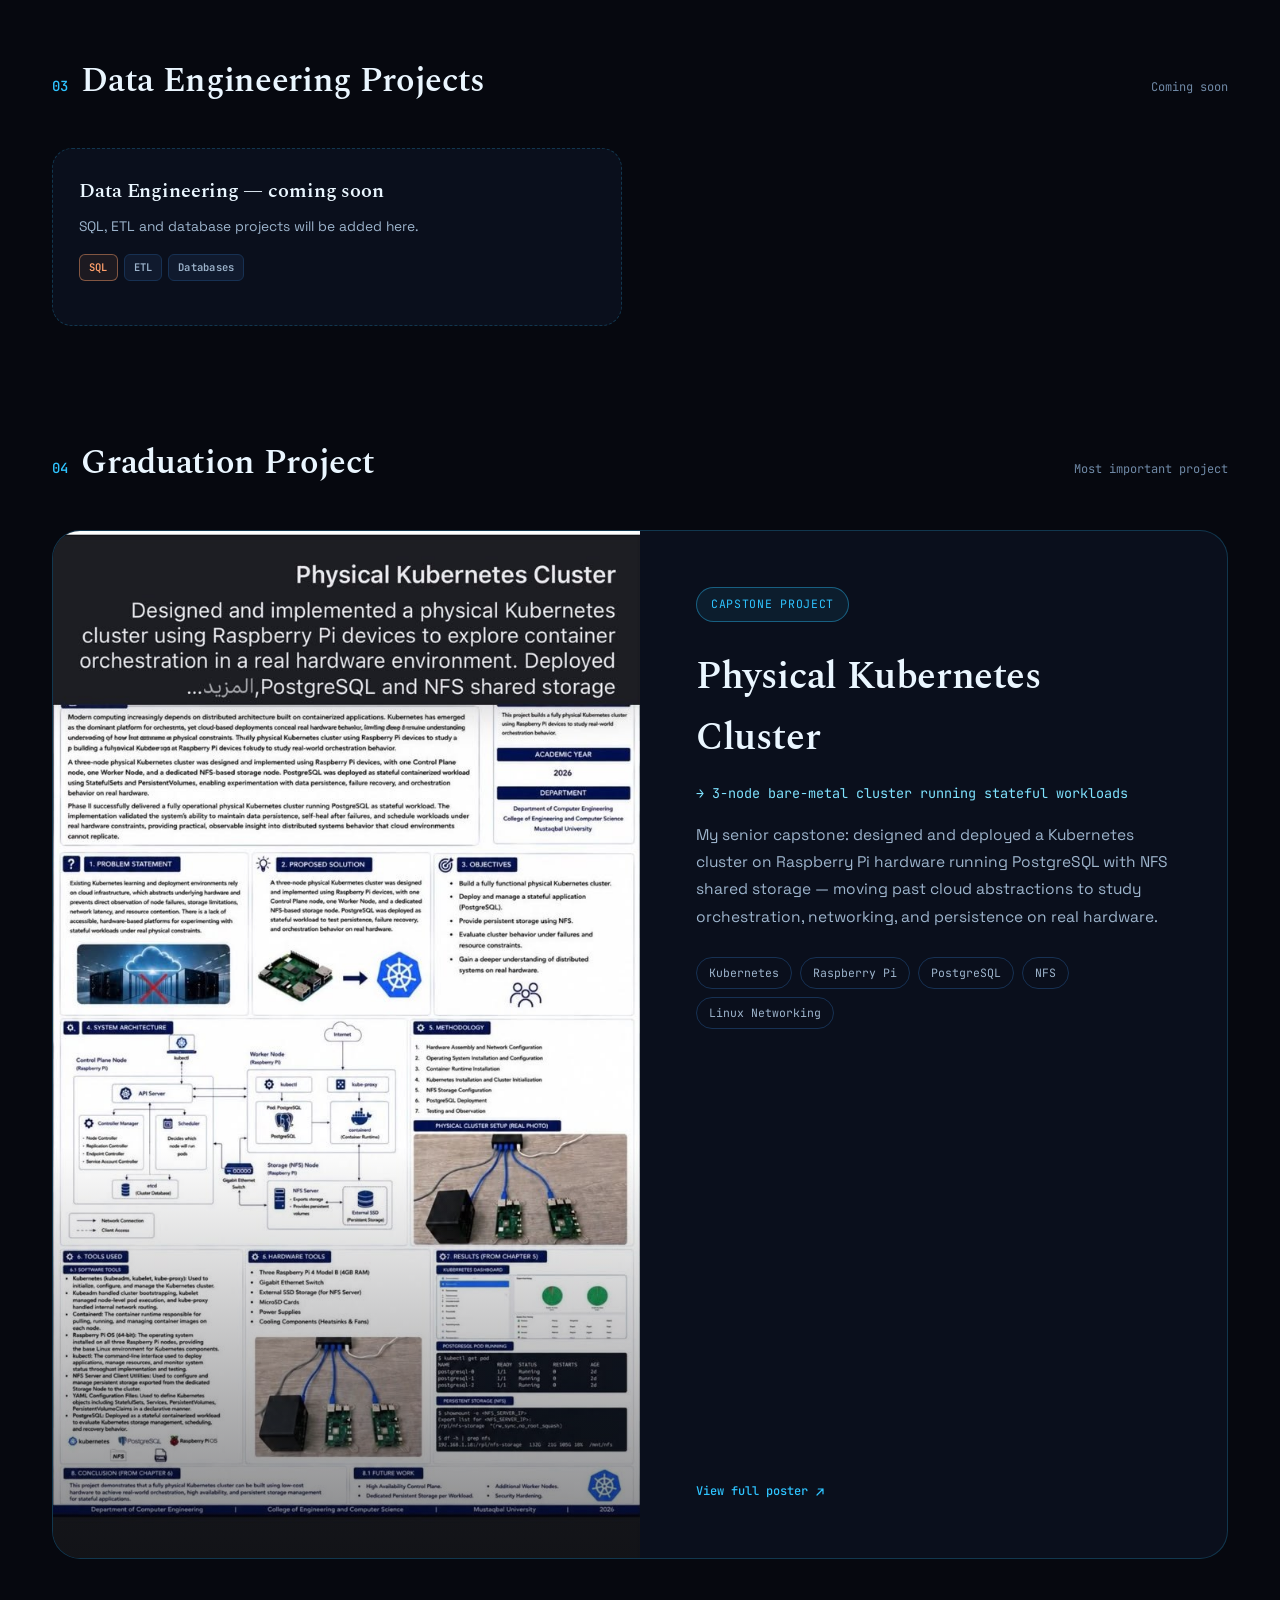
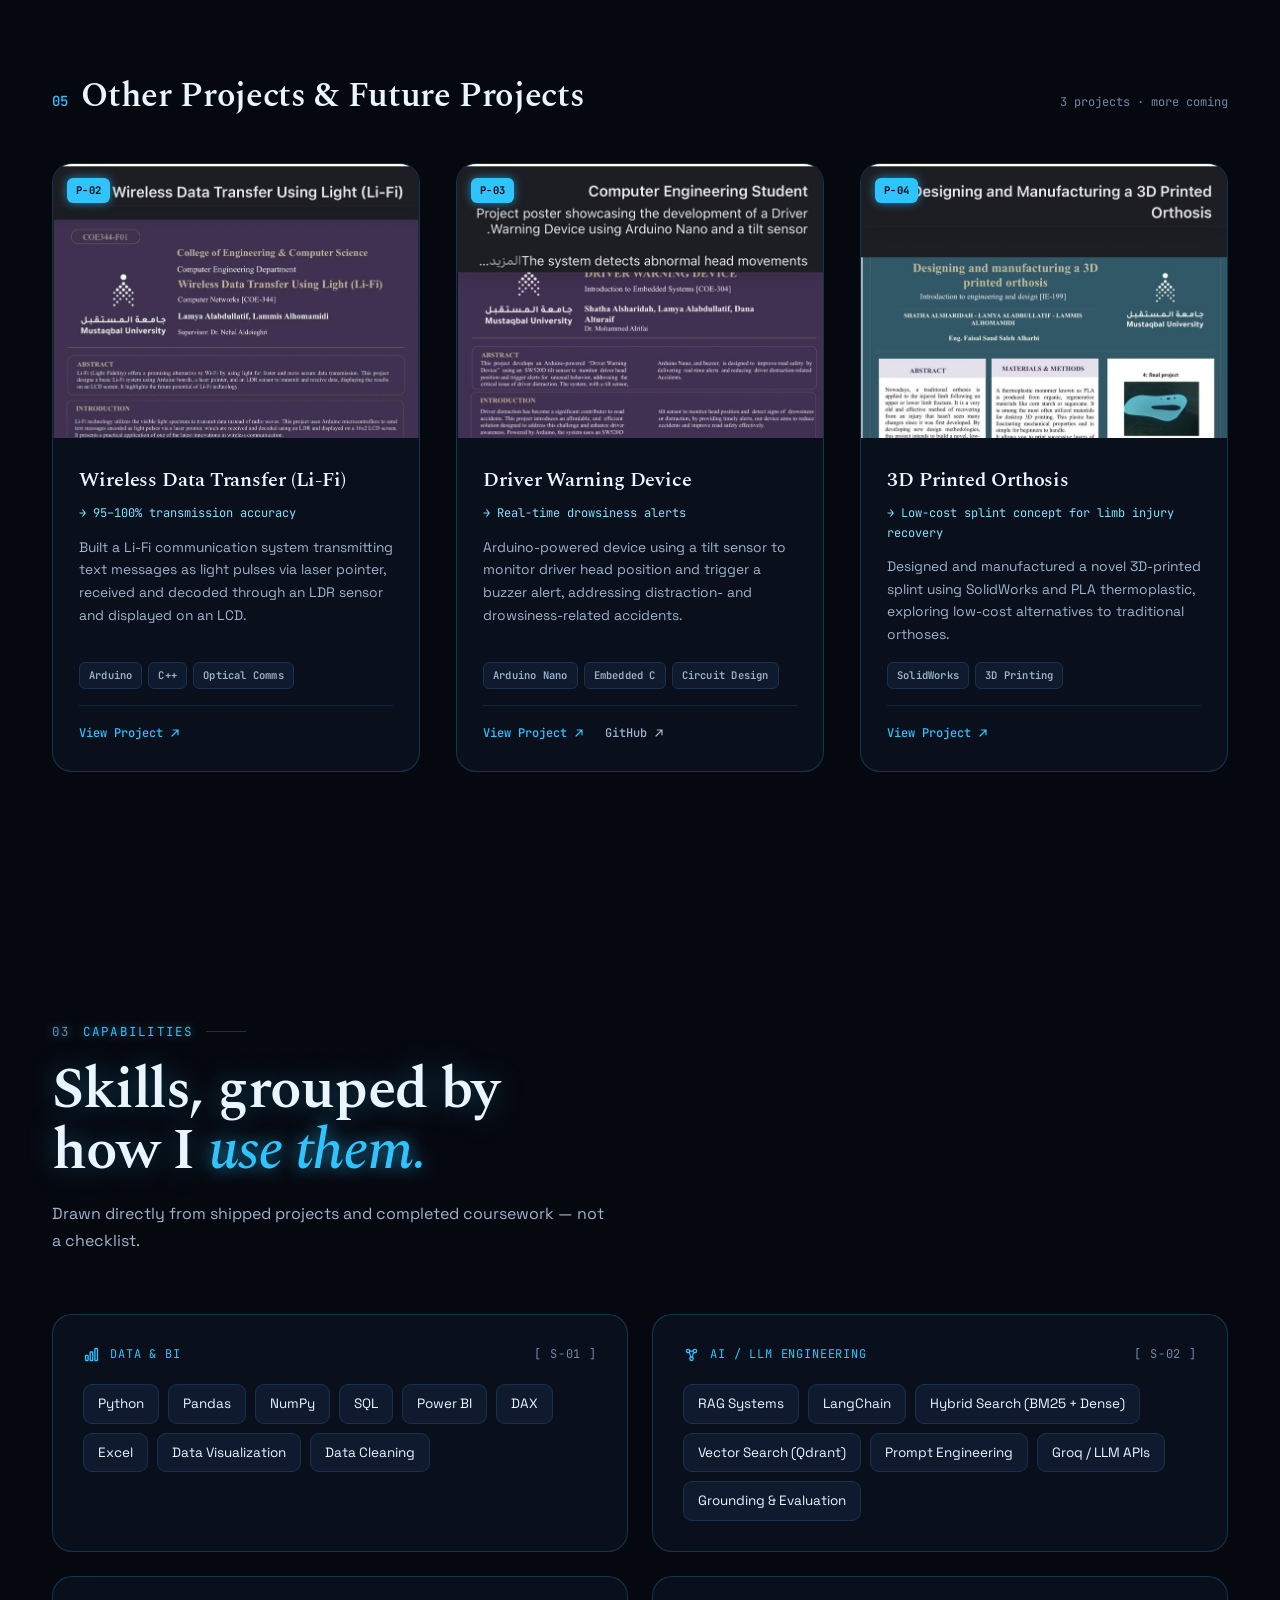
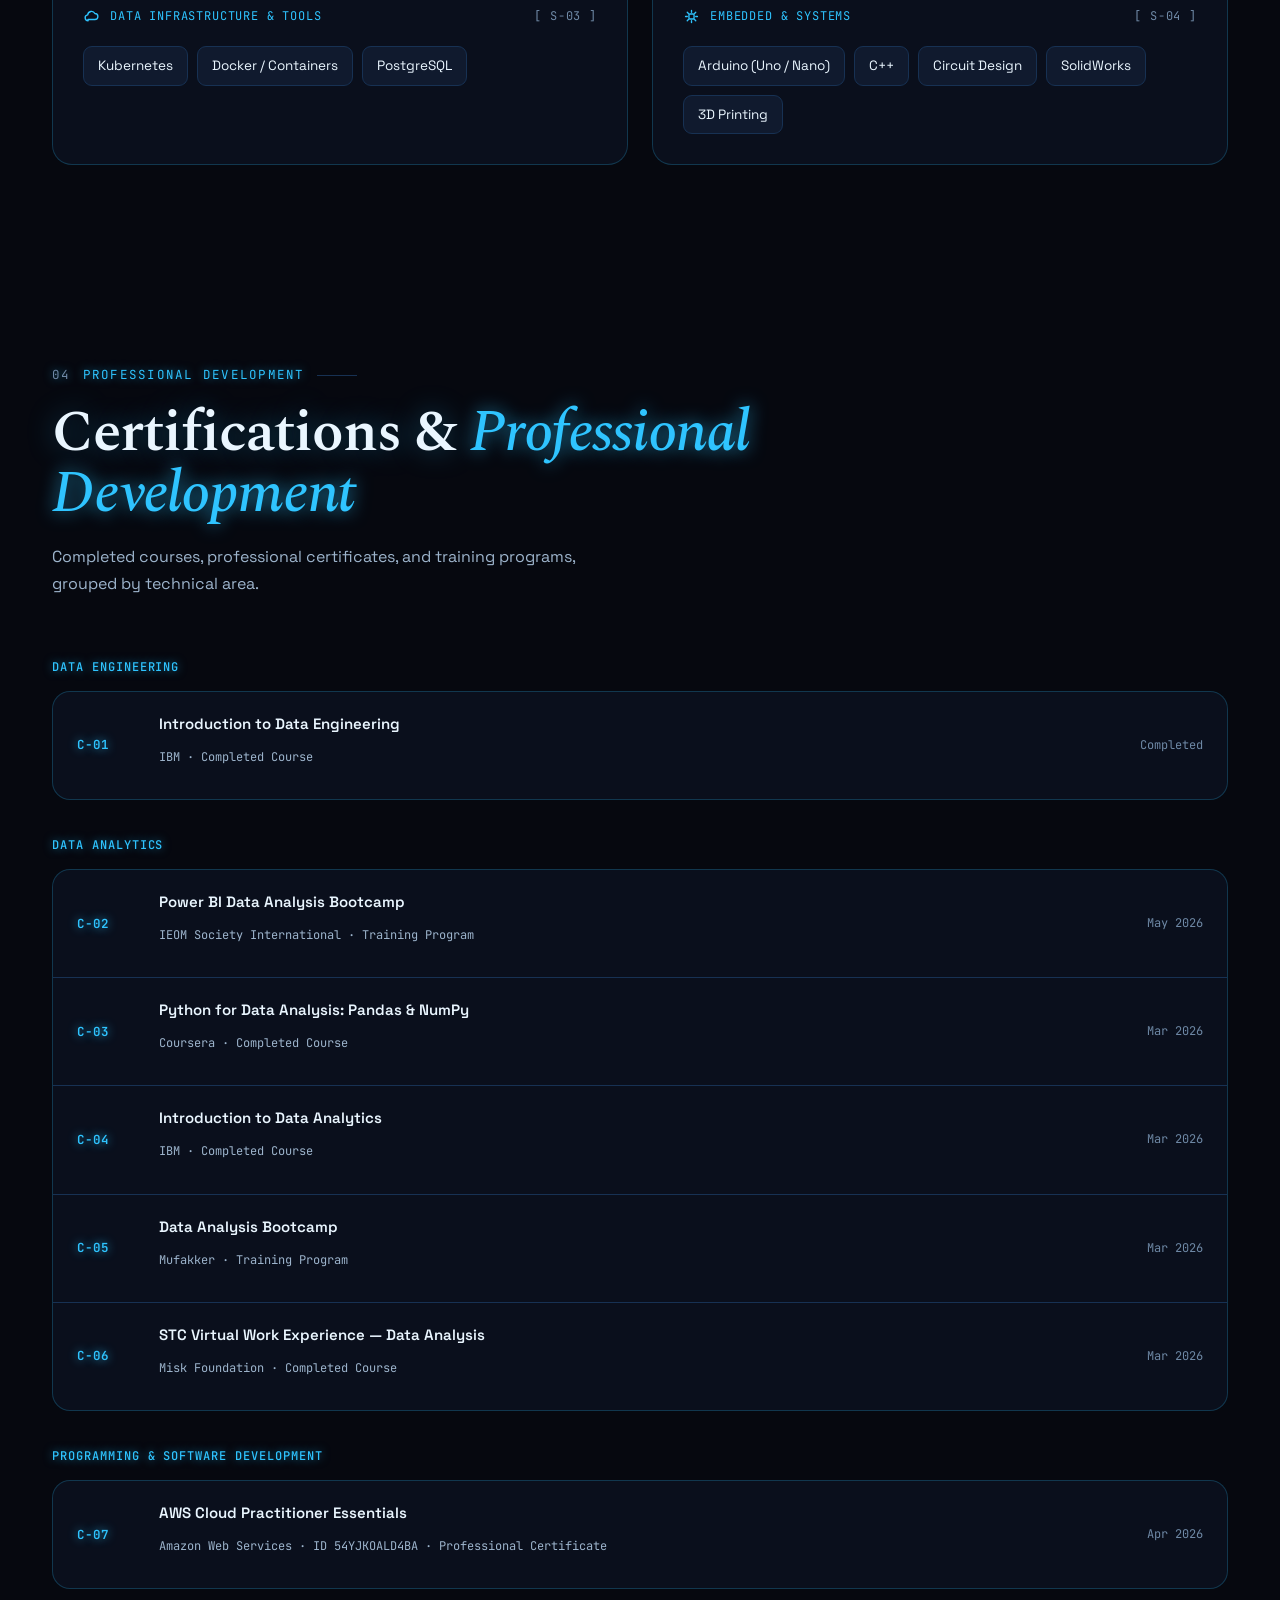
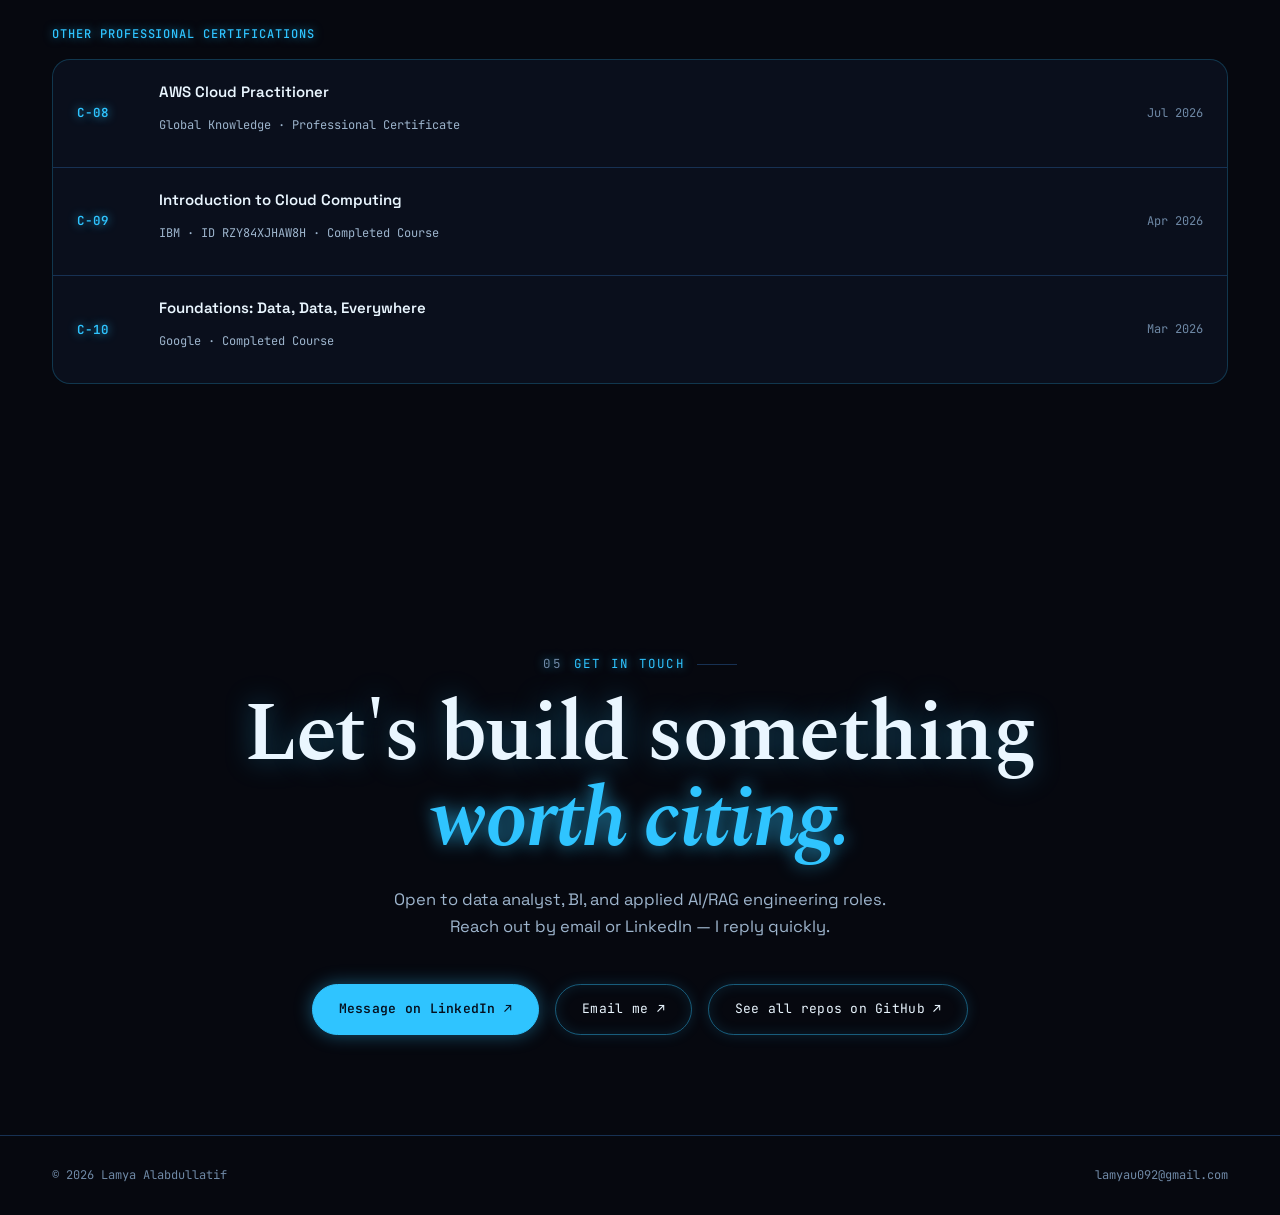
==== commit 6efa2e8d: "Add neon theme" ====
--- a/index.html
+++ b/index.html
@@ -4,7 +4,7 @@
 <meta charset="UTF-8">
 <meta name="viewport" content="width=device-width, initial-scale=1.0">
 <title>Lamya Alabdullatif — Data & Applied AI Engineer</title>
-<meta name="description" content="Portfolio of Lamya Alabdullatif — Computer Engineering graduate specializing in data analysis, Power BI, and applied RAG/LLM systems.">
+<meta name="description" content="Portfolio of Lamya Alabdullatif - Computer Engineering graduate focused on AI engineering, data engineering, and data analytics.">
 <link rel="icon" href="assets/monogram.jpeg">
 <link rel="preconnect" href="https://fonts.googleapis.com">
 <link rel="preconnect" href="https://fonts.gstatic.com" crossorigin>
@@ -501,7 +501,8 @@
     .cert-date{grid-column:2;text-align:left;margin-top:4px;}
   }
 
-  /* ---------- contact ---------- */
+  .cert-group-title{font-family:var(--mono);font-size:12px;color:var(--accent-2);text-transform:uppercase;letter-spacing:.08em;margin:36px 0 14px;font-weight:500;}
+/* ---------- contact ---------- */
   .contact{
     text-align:center;
     padding:170px 0 100px;
@@ -556,6 +557,7 @@
     .marquee-track{animation:none;}
   }
 </style>
+<link rel="stylesheet" href="neon.css">
 </head>
 <body>
 
@@ -629,8 +631,8 @@
   <!-- ================= MARQUEE ================= -->
   <div class="marquee">
     <div class="marquee-track">
-      <span><span>Data Analysis</span><span>Power BI</span><span>RAG / LLM Systems</span><span>Python</span><span>Kubernetes</span><span>Embedded Systems</span><span>Cloud (AWS · IBM)</span></span>
-      <span><span>Data Analysis</span><span>Power BI</span><span>RAG / LLM Systems</span><span>Python</span><span>Kubernetes</span><span>Embedded Systems</span><span>Cloud (AWS · IBM)</span></span>
+      <span><span>Data Analysis</span><span>Power BI</span><span>RAG / LLM Systems</span><span>Python</span><span>Kubernetes</span><span>Embedded Systems</span><span>Data Engineering</span></span>
+      <span><span>Data Analysis</span><span>Power BI</span><span>RAG / LLM Systems</span><span>Python</span><span>Kubernetes</span><span>Embedded Systems</span><span>Data Engineering</span></span>
     </div>
   </div>
 
@@ -639,20 +641,15 @@
     <div class="wrap">
       <div class="section-head reveal">
         <div class="eyebrow"><span class="idx">01</span>About me</div>
-        <h2 class="section-title">Turning messy data<br>into <em>clear systems.</em></h2>
+        <h2 class="section-title">Turning complex data<br>into <em>intelligent systems.</em></h2>
       </div>
       <div class="about-grid">
-        <p class="about-lead reveal">
-          I'm a <span class="hl">Computer Engineering</span> graduate from Al-Mustaqbal University, with a focus on
-          <span class="hl">Data Analytics</span>, <span class="hl">Artificial Intelligence</span>, and
-          <span class="hl">Cloud Computing</span>. I enjoy turning complex data into clear insights and
-          building intelligent, scalable solutions to solve real-world problems.
-        </p>
+        <p class="about-lead reveal">I'm a <span class="hl">Computer Engineering</span> graduate from Al-Mustaqbal University, focused on <span class="hl">AI Engineering</span>, <span class="hl">Data Engineering</span>, and <span class="hl">Data Analytics</span>. With a strong programming foundation, I build AI-powered solutions, design data pipelines, and turn complex data into actionable insights that solve real-world problems.</p>
         <div class="about-facts reveal" data-delay="2">
           <div class="about-fact"><span class="fact-label">University</span><span class="fact-value">Al-Mustaqbal University</span></div>
           <div class="about-fact"><span class="fact-label">Degree</span><span class="fact-value">Computer Engineering (Graduate)</span></div>
-          <div class="about-fact"><span class="fact-label">Focus areas</span><span class="fact-value">Data Analytics, Artificial Intelligence, Cloud Computing</span></div>
-          <div class="about-fact"><span class="fact-label">Interests</span><span class="fact-value">Turning complex data into clear insights, building intelligent and scalable solutions</span></div>
+          <div class="about-fact"><span class="fact-label">Focus areas</span><span class="fact-value">AI Engineering, Data Engineering, Data Analytics, Programming &amp; Software Development</span></div>
+          <div class="about-fact"><span class="fact-label">Interests</span><span class="fact-value">Building AI-powered solutions, data pipelines, and turning complex data into clear insights</span></div>
         </div>
       </div>
     </div>
@@ -664,7 +661,7 @@
       <div class="section-head reveal">
         <div class="eyebrow"><span class="idx">02</span>Selected work</div>
         <h2 class="section-title">Fifteen projects,<br><em>source-linked.</em></h2>
-        <p class="section-sub">Every card links to a working repository, a gallery, or a project poster — nothing here is a mockup. Grouped by track: AI &amp; machine learning, data analysis &amp; BI, data engineering, the graduation project, and other work.</p>
+        <p class="section-sub">Explore my work across AI engineering, data engineering, and data analytics, including my graduation project. Each project links to its GitHub repository, gallery, or project poster, with the technologies, technical contribution, and real-world application highlighted.</p>
       </div>
 
       <div class="track-header reveal">
@@ -987,9 +984,9 @@
           </div>
         </div>
         <div class="skill-group reveal" data-delay="2">
-          <div class="skill-group-title"><svg viewBox="0 0 20 20" fill="none"><path d="M6 15a3.5 3.5 0 01-.5-6.96A4.5 4.5 0 0114 6.5a3.5 3.5 0 010 7H6z" stroke="currentColor" stroke-width="1.6" stroke-linejoin="round"/></svg>Cloud &amp; Infrastructure <span class="n">[ S-03 ]</span></div>
+          <div class="skill-group-title"><svg viewBox="0 0 20 20" fill="none"><path d="M6 15a3.5 3.5 0 01-.5-6.96A4.5 4.5 0 0114 6.5a3.5 3.5 0 010 7H6z" stroke="currentColor" stroke-width="1.6" stroke-linejoin="round"/></svg>Data Infrastructure &amp; Tools <span class="n">[ S-03 ]</span></div>
           <div class="skill-tags">
-            <span class="skill-tag">AWS Cloud Practitioner</span><span class="skill-tag">IBM Cloud</span>
+            
             <span class="skill-tag">Kubernetes</span><span class="skill-tag">Docker / Containers</span><span class="skill-tag">PostgreSQL</span>
           </div>
         </div>
@@ -1008,57 +1005,33 @@
   <section id="certs" class="tight">
     <div class="wrap">
       <div class="section-head reveal">
-        <div class="eyebrow"><span class="idx">04</span>Verified credentials</div>
-        <h2 class="section-title">Certificates</h2>
-        <p class="section-sub">Nine completed certifications across cloud, data analytics, and Power BI.</p>
+        <div class="eyebrow"><span class="idx">04</span>Professional development</div>
+        <h2 class="section-title">Certifications &amp; <em>Professional Development</em></h2>
+        <p class="section-sub">Completed courses, professional certificates, and training programs, grouped by technical area.</p>
       </div>
-      <div class="cert-list reveal">
-        <div class="cert-row">
-          <span class="cert-id">C-01</span>
-          <div><p class="cert-name">AWS Cloud Practitioner</p><p class="cert-issuer">Global Knowledge</p></div>
-          <span class="cert-date">Jul 2026</span>
-        </div>
-        <div class="cert-row">
-          <span class="cert-id">C-02</span>
-          <div><p class="cert-name">Power BI Data Analysis Bootcamp</p><p class="cert-issuer">IEOM Society International</p></div>
-          <span class="cert-date">May 2026</span>
-        </div>
-        <div class="cert-row">
-          <span class="cert-id">C-03</span>
-          <div><p class="cert-name">AWS Cloud Practitioner Essentials</p><p class="cert-issuer">Amazon Web Services · ID 54YJKOALD4BA</p></div>
-          <span class="cert-date">Apr 2026</span>
-        </div>
-        <div class="cert-row">
-          <span class="cert-id">C-04</span>
-          <div><p class="cert-name">Introduction to Cloud Computing</p><p class="cert-issuer">IBM · ID RZY84XJHAW8H</p></div>
-          <span class="cert-date">Apr 2026</span>
-        </div>
-        <div class="cert-row">
-          <span class="cert-id">C-05</span>
-          <div><p class="cert-name">Python for Data Analysis: Pandas &amp; NumPy</p><p class="cert-issuer">Coursera</p></div>
-          <span class="cert-date">Mar 2026</span>
-        </div>
-        <div class="cert-row">
-          <span class="cert-id">C-06</span>
-          <div><p class="cert-name">Introduction to Data Analytics</p><p class="cert-issuer">IBM</p></div>
-          <span class="cert-date">Mar 2026</span>
-        </div>
-        <div class="cert-row">
-          <span class="cert-id">C-07</span>
-          <div><p class="cert-name">Foundations: Data, Data, Everywhere</p><p class="cert-issuer">Google</p></div>
-          <span class="cert-date">Mar 2026</span>
-        </div>
-        <div class="cert-row">
-          <span class="cert-id">C-08</span>
-          <div><p class="cert-name">Data Analysis Bootcamp</p><p class="cert-issuer">Mufakker</p></div>
-          <span class="cert-date">Mar 2026</span>
-        </div>
-        <div class="cert-row">
-          <span class="cert-id">C-09</span>
-          <div><p class="cert-name">STC Virtual Work Experience — Data Analysis</p><p class="cert-issuer">Misk Foundation</p></div>
-          <span class="cert-date">Mar 2026</span>
-        </div>
-      </div>
+      <h4 class="cert-group-title">Data Engineering</h4>
+<div class="cert-list reveal">
+<div class="cert-row"><span class="cert-id">C-01</span><div><p class="cert-name">Introduction to Data Engineering</p><p class="cert-issuer">IBM · Completed Course</p></div><span class="cert-date">Completed</span></div>
+</div>
+<h4 class="cert-group-title">Data Analytics</h4>
+<div class="cert-list reveal">
+<div class="cert-row"><span class="cert-id">C-02</span><div><p class="cert-name">Power BI Data Analysis Bootcamp</p><p class="cert-issuer">IEOM Society International · Training Program</p></div><span class="cert-date">May 2026</span></div>
+<div class="cert-row"><span class="cert-id">C-03</span><div><p class="cert-name">Python for Data Analysis: Pandas &amp; NumPy</p><p class="cert-issuer">Coursera · Completed Course</p></div><span class="cert-date">Mar 2026</span></div>
+<div class="cert-row"><span class="cert-id">C-04</span><div><p class="cert-name">Introduction to Data Analytics</p><p class="cert-issuer">IBM · Completed Course</p></div><span class="cert-date">Mar 2026</span></div>
+<div class="cert-row"><span class="cert-id">C-05</span><div><p class="cert-name">Data Analysis Bootcamp</p><p class="cert-issuer">Mufakker · Training Program</p></div><span class="cert-date">Mar 2026</span></div>
+<div class="cert-row"><span class="cert-id">C-06</span><div><p class="cert-name">STC Virtual Work Experience — Data Analysis</p><p class="cert-issuer">Misk Foundation · Completed Course</p></div><span class="cert-date">Mar 2026</span></div>
+</div>
+<h4 class="cert-group-title">Programming &amp; Software Development</h4>
+<div class="cert-list reveal">
+<div class="cert-row"><span class="cert-id">C-07</span><div><p class="cert-name">AWS Cloud Practitioner Essentials</p><p class="cert-issuer">Amazon Web Services · ID 54YJKOALD4BA · Professional Certificate</p></div><span class="cert-date">Apr 2026</span></div>
+</div>
+<h4 class="cert-group-title">Other Professional Certifications</h4>
+<div class="cert-list reveal">
+<div class="cert-row"><span class="cert-id">C-08</span><div><p class="cert-name">AWS Cloud Practitioner</p><p class="cert-issuer">Global Knowledge · Professional Certificate</p></div><span class="cert-date">Jul 2026</span></div>
+<div class="cert-row"><span class="cert-id">C-09</span><div><p class="cert-name">Introduction to Cloud Computing</p><p class="cert-issuer">IBM · ID RZY84XJHAW8H · Completed Course</p></div><span class="cert-date">Apr 2026</span></div>
+<div class="cert-row"><span class="cert-id">C-10</span><div><p class="cert-name">Foundations: Data, Data, Everywhere</p><p class="cert-issuer">Google · Completed Course</p></div><span class="cert-date">Mar 2026</span></div>
+</div>
+
     </div>
   </section>
 
--- a/neon.css
+++ b/neon.css
@@ -0,0 +1,42 @@
+:root{--bg:#06080f;--bg-2:#090d17;--surface:#0b1220;--surface-2:#101a2e;--surface-3:#15233d;--line:#173153;--line-soft:#12243f;--text:#eaf6ff;--muted:#9db4cc;--muted-2:#6f89a6;--accent:#2f8bff;--accent-2:#2fc4ff;--accent-soft:rgba(47,139,255,.16);--accent-text:#04101f;--mint:#7fe3ff;--name-color:#dff4ff;--neon:47,196,255;}
+body{background:radial-gradient(ellipse 900px 500px at 15% -5%,rgba(47,139,255,.14),transparent 60%),radial-gradient(ellipse 700px 450px at 90% 5%,rgba(47,196,255,.09),transparent 60%),var(--bg);}
+body::before{content:"";position:fixed;inset:0;z-index:-1;pointer-events:none;background-image:linear-gradient(rgba(var(--neon),.07) 1px,transparent 1px),linear-gradient(90deg,rgba(var(--neon),.07) 1px,transparent 1px);background-size:44px 44px;-webkit-mask-image:radial-gradient(ellipse at 50% 30%,#000 20%,transparent 75%);mask-image:radial-gradient(ellipse at 50% 30%,#000 20%,transparent 75%);}
+.hero-glow{background:radial-gradient(ellipse 600px 400px at 20% 10%,rgba(47,139,255,.22),transparent 60%),radial-gradient(ellipse 500px 400px at 85% 20%,rgba(47,196,255,.14),transparent 55%);}
+h1.hero-name,.section-title,.contact-title{text-shadow:0 0 28px rgba(var(--neon),.35);}
+.section-title em,.about-lead .hl,.contact-title em,h1.hero-name em{color:var(--accent-2);text-shadow:0 0 18px rgba(var(--neon),.7);}
+.eyebrow,.cert-group-title{text-shadow:0 0 10px rgba(var(--neon),.6);}
+header.nav.scrolled{background:rgba(6,8,15,.82);border-bottom-color:rgba(var(--neon),.25);box-shadow:0 8px 30px -18px rgba(var(--neon),.5);}
+.nav-mark-dot,.progress-bar{box-shadow:0 0 10px var(--accent-2);}
+.nav-cta{box-shadow:0 0 18px rgba(var(--neon),.4);}
+.btn-primary{background:var(--accent-2);border-color:var(--accent-2);color:var(--accent-text);box-shadow:0 0 18px rgba(var(--neon),.4);}
+.btn-ghost,.hero-social a{border:1px solid rgba(var(--neon),.45);box-shadow:inset 0 0 14px rgba(var(--neon),.12),0 0 14px rgba(var(--neon),.15);}
+.hero-social{flex-wrap:wrap;}
+.hero-social a{padding:12px 22px;border-radius:100px;color:var(--text);}
+.btn-ghost:hover,.hero-social a:hover{color:var(--accent-2);border-color:var(--accent-2);box-shadow:inset 0 0 18px rgba(var(--neon),.25),0 0 26px rgba(var(--neon),.5);}
+.marquee{background:rgba(11,18,32,.8);border-color:rgba(var(--neon),.25);}
+.about-facts{gap:12px;}
+.about-fact,.about-fact:last-child{border:1px solid rgba(var(--neon),.3);border-radius:14px;padding:18px 20px;background:rgba(11,18,32,.6);box-shadow:inset 0 0 18px rgba(var(--neon),.06);}
+.card,.feature-project,.skill-group,.cert-list{border-color:rgba(var(--neon),.22);background:rgba(11,18,32,.82);}
+.card:hover,.skill-group:hover,.feature-project:hover{border-color:rgba(var(--neon),.85);box-shadow:0 0 0 1px rgba(var(--neon),.5),0 0 32px rgba(var(--neon),.35),0 30px 60px -30px rgba(0,0,0,.7);}
+.card-title,.feature-title{transition:color .3s,text-shadow .3s;}
+.card:hover .card-title,.feature-project:hover .feature-title{color:var(--accent-2);text-shadow:0 0 14px rgba(var(--neon),.7);}
+.card-tag{background:var(--accent-2);box-shadow:0 0 10px rgba(var(--neon),.6);}
+.feature-badge{color:var(--accent-2);background:rgba(var(--neon),.08);border-color:rgba(var(--neon),.4);}
+.card-action.primary,.card-action.primary:hover{color:var(--accent-2);}
+.skill-tag:hover{border-color:var(--accent-2);box-shadow:0 0 14px rgba(var(--neon),.35);}
+.cert-row:hover{background:rgba(var(--neon),.07);box-shadow:inset 0 0 24px rgba(var(--neon),.1);}
+.cert-id{color:var(--accent-2);text-shadow:0 0 10px rgba(var(--neon),.8);font-weight:600;}
+@media (hover:none){.card:hover,.skill-group:hover{box-shadow:0 0 0 1px rgba(var(--neon),.4),0 0 18px rgba(var(--neon),.2);}}
+/* ---- match mockup: single-colour glowing name + icon pills ---- */
+h1.hero-name,h1.hero-name em,.nav-mark{color:#5ccbff;font-weight:700;text-shadow:0 0 10px rgba(47,196,255,.8),0 0 30px rgba(47,196,255,.45);}
+.hero-inner{text-align:center;}
+.hero-actions,.hero-social{justify-content:center;}
+.hero-actions .btn-primary{display:none;}
+.hero-actions{margin-top:36px;}
+.hero-actions .btn-ghost{padding:12px 30px;border:2px solid rgba(47,196,255,.7);background:rgba(20,60,110,.3);color:#cfeeff;box-shadow:inset 0 0 14px rgba(47,196,255,.2),0 0 18px rgba(47,196,255,.35);}
+.hero-social{gap:22px;margin-top:34px;}
+.hero-social a{font-size:0;padding:16px 38px;border:2px solid rgba(47,196,255,.7);background:rgba(20,60,110,.3);color:#8fd8ff;box-shadow:inset 0 0 16px rgba(47,196,255,.22),0 0 22px rgba(47,196,255,.4);}
+.hero-social svg{width:28px;height:28px;}
+.hero-social a:hover{color:#fff;background:rgba(47,196,255,.22);box-shadow:inset 0 0 20px rgba(47,196,255,.4),0 0 36px rgba(47,196,255,.8);}
+.scroll-cue{display:none;}
+@media (max-width:640px){.hero-social a{padding:14px 26px;}}
